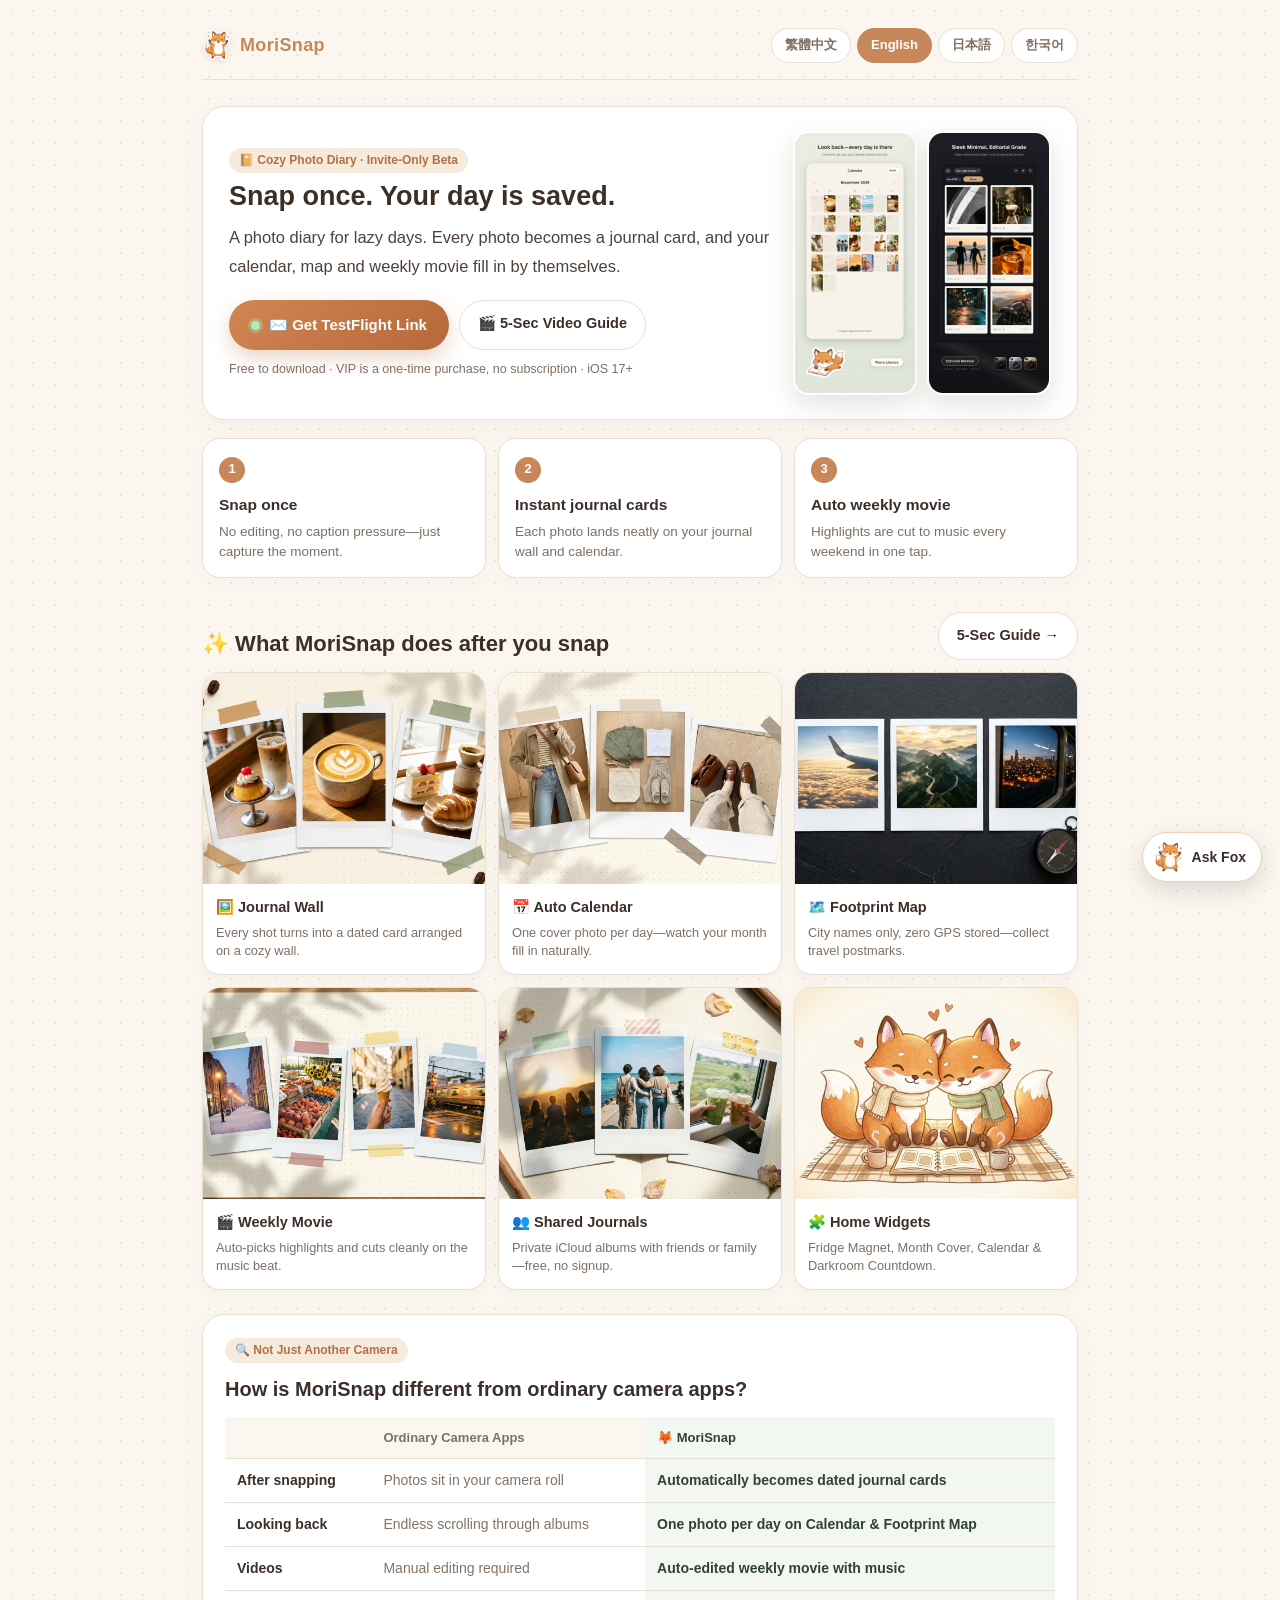
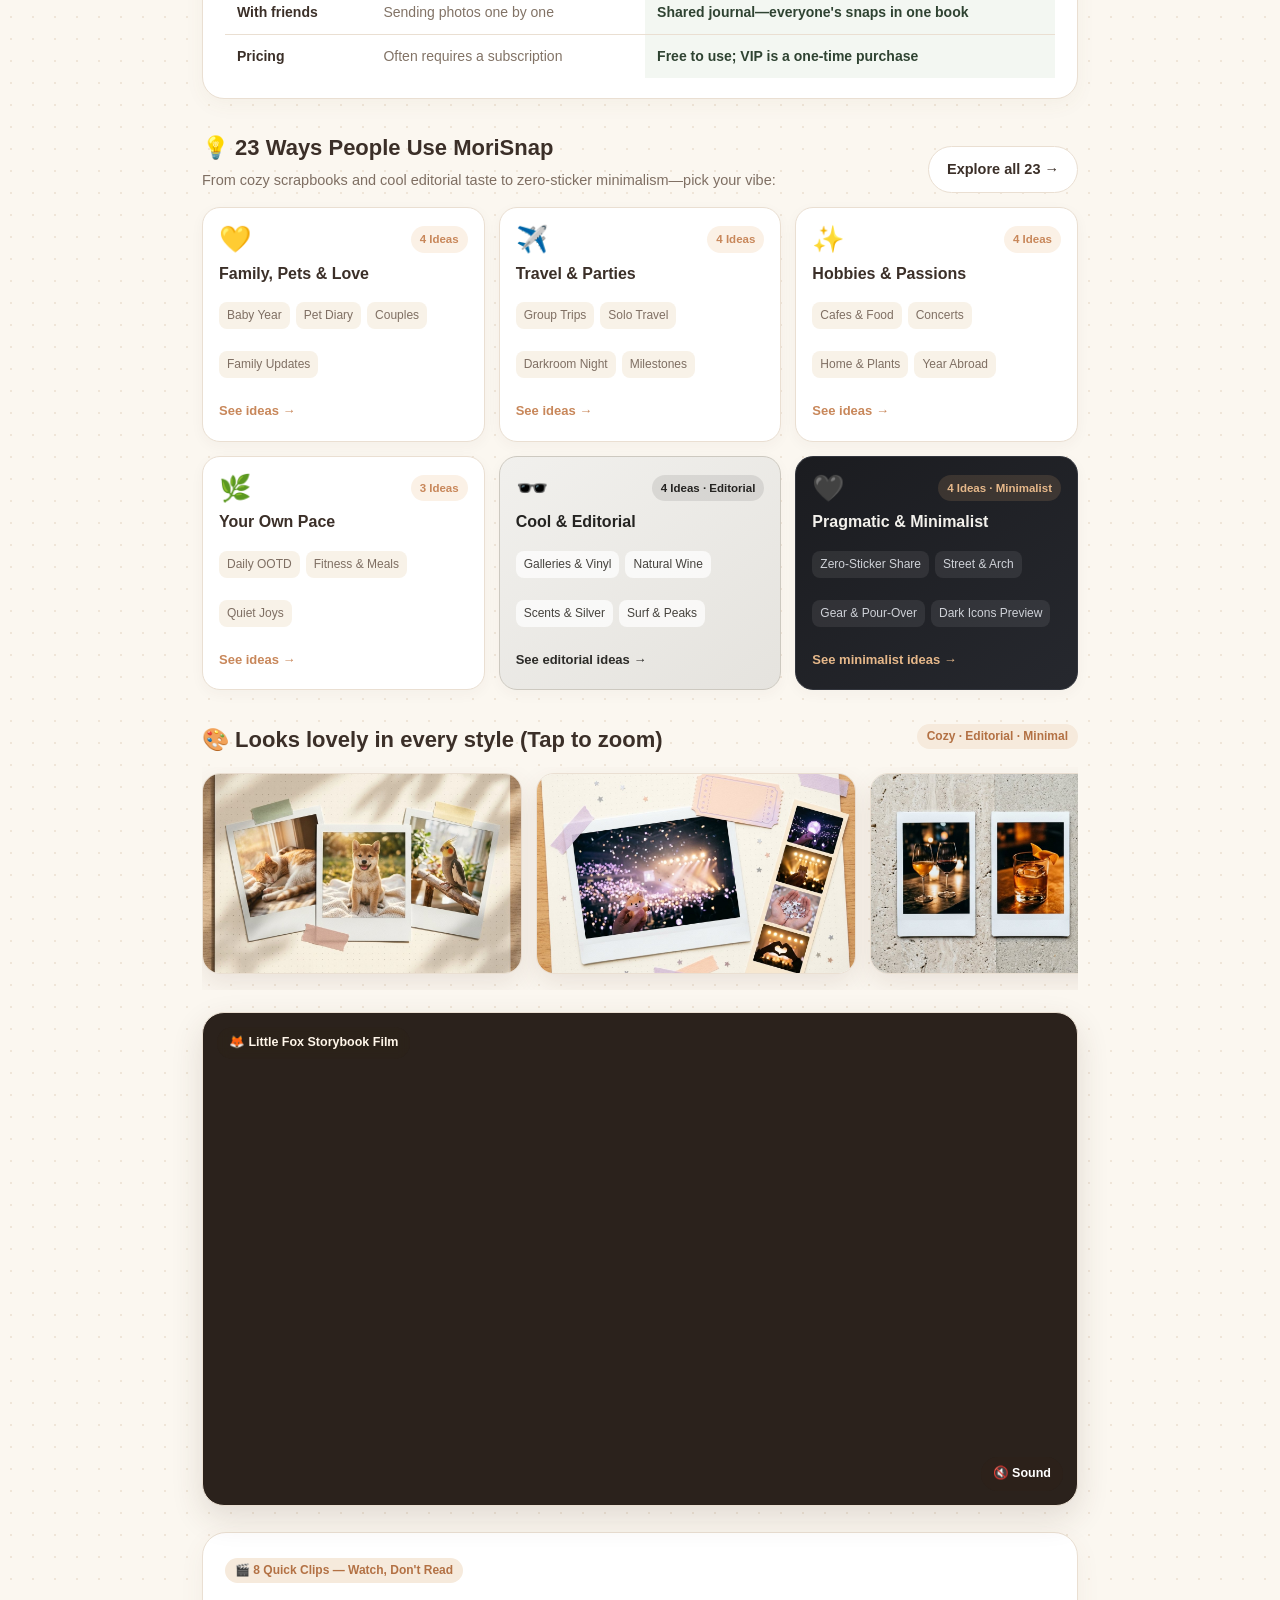
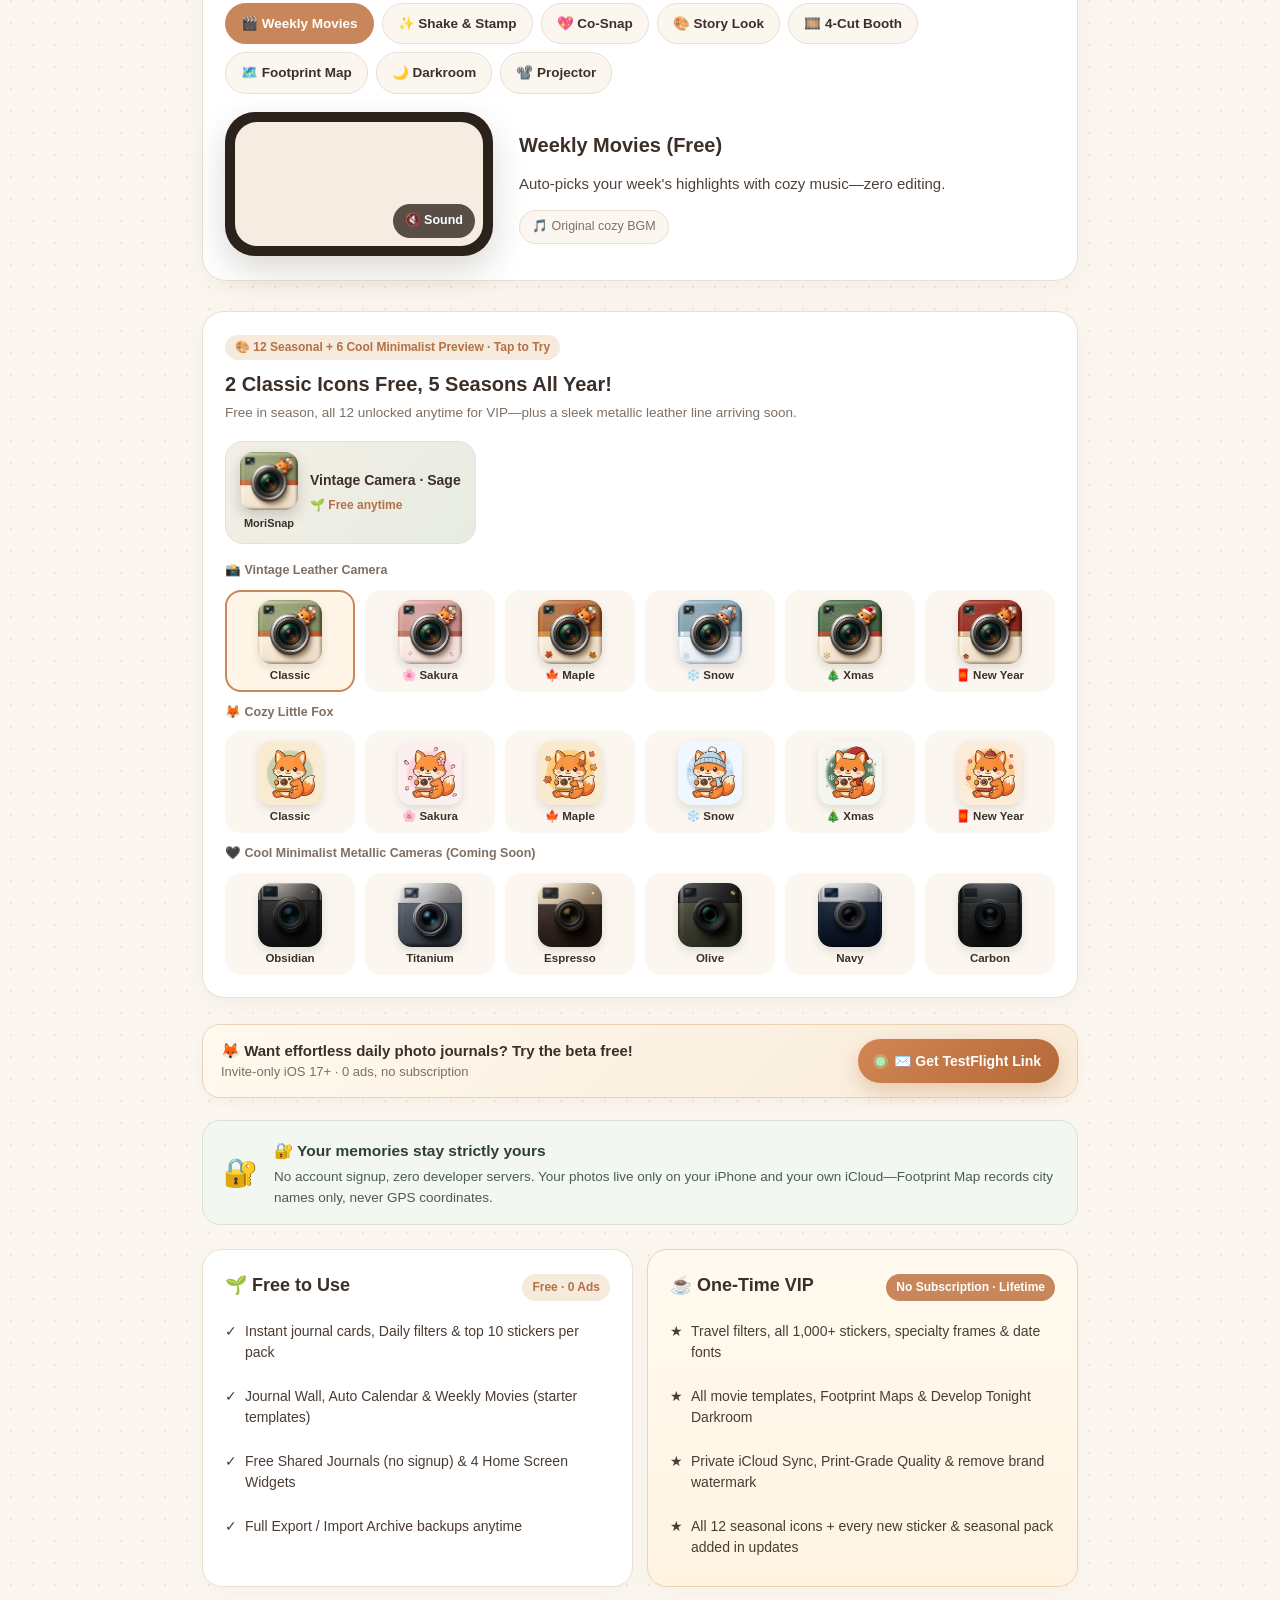
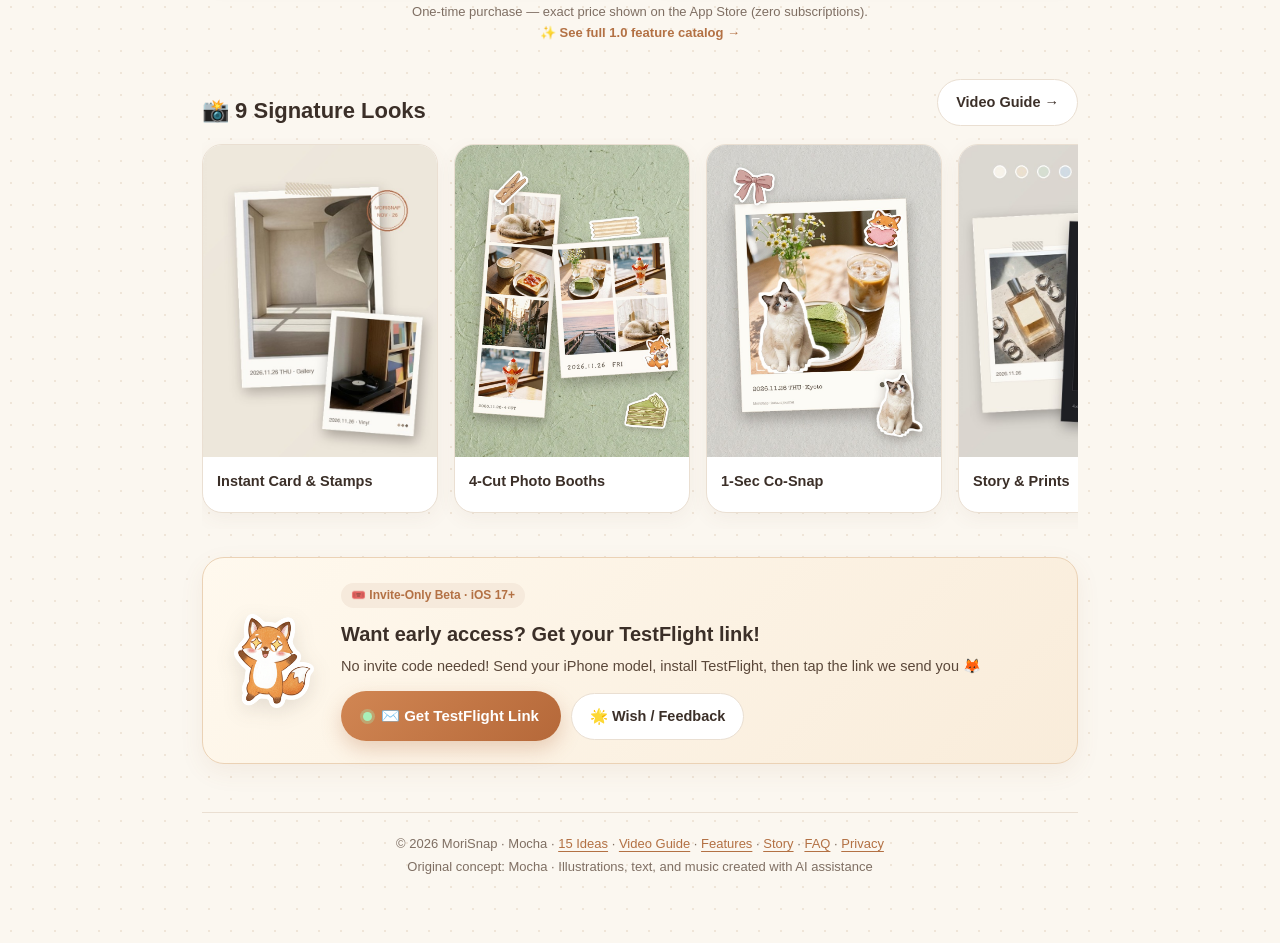
==== index.html @ 4a0bf22d "Add 10s basics tour video to guide and clarify 1GB shared journal capacity" ====
<!doctype html>
<html lang="zh-Hant">
<head>
<meta charset="utf-8">
<meta name="viewport" content="width=device-width, initial-scale=1">
<title>MoriSnap｜懶人的生活手帳・拍一下就記好今天</title>
<meta name="description" content="給懶人的生活手帳。照片自動變成手帳卡片，月曆、地圖、每週小電影都會自己整理好。免費下載，VIP 一次買斷不訂閱。">
<meta property="og:type" content="website">
<meta property="og:title" content="MoriSnap｜懶人的生活手帳・拍一下就記好今天">
<meta property="og:description" content="A photo diary for lazy days. Every photo becomes a journal card, and your calendar, map and weekly movie fill in by themselves.">
<meta property="og:image" content="https://mochachen1225-create.github.io/morisnap/assets/og-cover.jpg?v=2">
<meta property="og:url" content="https://mochachen1225-create.github.io/morisnap/">
<meta name="twitter:card" content="summary_large_image">
<meta name="twitter:title" content="MoriSnap｜懶人的生活手帳・拍一下就記好今天">
<meta name="twitter:description" content="Snap once. Your day is saved. Calendar, journal wall, footprint map &amp; weekly movie—all organized automatically.">
<meta name="twitter:image" content="https://mochachen1225-create.github.io/morisnap/assets/og-cover.jpg?v=2">
<link rel="icon" type="image/png" href="assets/icons/favicon.png">
<link rel="apple-touch-icon" href="assets/icons/apple-touch-icon.png">
<link rel="stylesheet" href="style.css?v=18">
</head>
<body class="home-page">
<main>
<header>
  <div class="topbar">
    <a class="brand" href="index.html">
      <img src="assets/fox_happy.png" alt="MoriSnap">
      <span>MoriSnap</span>
    </a>
    <div class="lang-bar" role="tablist" aria-label="Language">
      <button type="button" class="lang-btn" data-lang="zh">繁體中文</button>
      <button type="button" class="lang-btn" data-lang="en">English</button>
      <button type="button" class="lang-btn" data-lang="ja">日本語</button>
      <button type="button" class="lang-btn" data-lang="ko">한국어</button>
    </div>
  </div>
</header>

<!-- ==================== ZH ==================== -->
<section class="lang-panel" data-lang="zh" data-title="MoriSnap｜懶人的生活手帳・拍一下就記好今天" id="zh" lang="zh-Hant">
  <!-- 1. 主標題 ＋ 月曆＆手帳牆主圖 -->
  <div class="hero" style="margin-bottom:14px">
    <div class="hero-text">
      <span class="badge">📔 懶人的生活手帳 · TestFlight 邀請制測試</span>
      <h1>拍一下，今天就記好了</h1>
      <p class="lead">給懶人的生活手帳。照片自動變成手帳卡片，月曆、地圖、每週小電影都會自己整理好。</p>
      <div class="cta-row">
        <a class="beta-cta" href="mailto:mochachen1225@gmail.com?subject=%5BMoriSnap%20Beta%5D%20%E9%A0%98%E5%8F%96%20TestFlight%20%E6%B8%AC%E8%A9%A6%E9%80%A3%E7%B5%90&body=%E5%97%A8%E5%B0%8F%E7%8B%90%E7%8B%B8%EF%BC%81%E6%88%91%E6%83%B3%E9%A0%98%E5%8F%96%20MoriSnap%20iOS%20Beta%20%E6%B8%AC%E8%A9%A6%E9%80%A3%E7%B5%90%0A%0A%E2%80%A2%20%E6%88%91%E7%9A%84%20iPhone%20%E5%9E%8B%E8%99%9F%EF%BC%9A%0A%E2%80%A2%20%E5%B8%B8%E7%94%A8%E8%AA%9E%E8%A8%80%EF%BC%9A%E7%B9%81%E9%AB%94%E4%B8%AD%E6%96%87"><span class="beta-dot"></span>✉️ 領取 TestFlight 測試連結</a>
        <a class="cta-link" href="guide.html#zh">🎬 看 5 秒影片教學</a>
      </div>
      <p class="beta-hint">免費下載・VIP 一次買斷，不訂閱 · iOS 17+</p>
    </div>
    <div class="hero-diary-pair" aria-label="Calendar &amp; Journal Wall">
      <button type="button" data-zoom="assets/hero/hero_literary_zh.jpg"><img src="assets/hero/hero_literary_zh.jpg" alt="MoriSnap 溫柔文青月曆"></button>
      <button type="button" data-zoom="assets/hero/hero_cool_zh.jpg?v=2"><img src="assets/hero/hero_cool_zh.jpg?v=2" alt="MoriSnap 帥氣極簡手帳牆"></button>
    </div>
  </div>

  <!-- 2. 三步驟 -->
  <div class="steps-3">
    <div class="step-card"><span class="step-badge">1</span><div><strong>拍一下就好</strong><p>不用調色也不必寫字，按下快門立刻收好今天。</p></div></div>
    <div class="step-card"><span class="step-badge">2</span><div><strong>自動變手帳卡片</strong><p>自動排進手帳牆與月曆，一天一張慢慢長成回憶。</p></div></div>
    <div class="step-card"><span class="step-badge">3</span><div><strong>週末自動變小電影</strong><p>自動挑精華配上音樂，回顧這週只要點一下。</p></div></div>
  </div>

  <!-- 3. 拍完之後，MoriSnap 幫你做的事 -->
  <div class="section-head">
    <div><h2>✨ 拍完之後，MoriSnap 幫你做的事</h2></div>
    <a class="cta-link" href="guide.html#zh">看 5 秒教學 →</a>
  </div>
  <div class="after-grid">
    <a class="after-card" href="guide.html#zh-basics"><img src="assets/scenes/hobby_01_cafe.jpg" alt="🖼️ 手帳牆" loading="lazy"><div class="after-body"><strong>🖼️ 手帳牆</strong><span>每張照片自動變有日期的手帳卡，一整面牆隨手翻。</span></div></a>
    <a class="after-card" href="guide.html#zh-poster"><img src="assets/scenes/daily_01_ootd.jpg" alt="📅 自動月曆" loading="lazy"><div class="after-body"><strong>📅 自動月曆</strong><span>一天一張當封面，整個月的生活軌跡一眼看完。</span></div></a>
    <a class="after-card" href="guide.html#zh-map"><img src="assets/scenes/minimal_04_city_map.jpg" alt="🗺️ 足跡地圖" loading="lazy"><div class="after-body"><strong>🗺️ 足跡地圖</strong><span>只記城市、不存座標，集滿走過城市的專屬郵戳。</span></div></a>
    <a class="after-card" href="guide.html#zh-poster"><img src="assets/scenes/hobby_04_year_abroad.jpg" alt="🎬 每週小電影" loading="lazy"><div class="after-body"><strong>🎬 每週小電影</strong><span>自動挑精華配樂剪輯，週末一鍵產出專屬回憶小電影。</span></div></a>
    <a class="after-card" href="guide.html#zh-shared"><img src="assets/scenes/travel_01_friends_back.jpg" alt="👥 共享手帳" loading="lazy"><div class="after-body"><strong>👥 共享手帳</strong><span>免帳號私密共寫，跟朋友或另一半把照片放同一本。</span></div></a>
    <a class="after-card" href="guide.html#zh-darkroom"><img src="assets/scenes/family_03_couple_foxes.jpg" alt="🧩 桌面小工具" loading="lazy"><div class="after-body"><strong>🧩 桌面小工具</strong><span>冰箱貼、本月封面、磁鐵月曆與暗房倒數，照片直接上桌面。</span></div></a>
  </div>

  <!-- 4. 不是一般的相機：比較表 -->
  <div class="vs-wrap">
    <span class="badge">🔍 不是一般的相機</span>
    <h2>跟一般相機 App 有什麼不一樣？</h2>
    <table class="vs-table">
      <thead>
        <tr><th></th><th>一般相機 App</th><th class="vs-mori">🦊 MoriSnap</th></tr>
      </thead>
      <tbody>
        <tr><td class="vs-label">拍完之後</td><td class="vs-other">照片躺在相簿裡</td><td class="vs-mori">自動變成有日期的手帳卡片</td></tr>
        <tr><td class="vs-label">回顧</td><td class="vs-other">要自己翻相簿</td><td class="vs-mori">月曆一天一張、足跡地圖一眼看完</td></tr>
        <tr><td class="vs-label">影片</td><td class="vs-other">要自己剪</td><td class="vs-mori">每週自動剪成配樂小電影</td></tr>
        <tr><td class="vs-label">跟朋友</td><td class="vs-other">一張一張傳</td><td class="vs-mori">共享手帳，大家拍的都在同一本</td></tr>
        <tr><td class="vs-label">價格</td><td class="vs-other">常常要訂閱</td><td class="vs-mori">免費就能用，VIP 一次買斷</td></tr>
      </tbody>
    </table>
  </div>

  <!-- 4.5 23 種生活靈感（6 大客群獨立頁入口） -->
  <div class="usecase-hub">
    <div class="section-head" style="margin-bottom:4px">
      <div>
        <h2>💡 不知道拿來拍什麼？23 種生活靈感</h2>
        <p class="usecase-hub-sub">從溫馨可愛手帳、質感酷女孩選物，到極簡科技控，點進去直接看怎麼玩：</p>
      </div>
      <a class="cta-link" href="for-family.html#zh">全部 23 種 →</a>
    </div>
    <div class="usecase-hub-grid">
      <a class="usecase-hub-card" href="for-family.html#zh">
        <div class="usecase-hub-top"><span class="usecase-emoji">💛</span><span class="usecase-count">4 種情境</span></div>
        <h3>陪伴與成長</h3>
        <ul class="usecase-tags"><li>小孩年曆</li><li>毛孩日常</li><li>情侶紀念</li><li>家人報平安</li></ul>
        <span class="usecase-go">看詳細玩法 →</span>
      </a>
      <a class="usecase-hub-card" href="for-travel.html#zh">
        <div class="usecase-hub-top"><span class="usecase-emoji">✈️</span><span class="usecase-count">4 種情境</span></div>
        <h3>旅行與聚會</h3>
        <ul class="usecase-tags"><li>閨蜜旅行本</li><li>一人獨旅</li><li>今晚才顯影</li><li>畢業婚禮</li></ul>
        <span class="usecase-go">看詳細玩法 →</span>
      </a>
      <a class="usecase-hub-card" href="for-hobby.html#zh">
        <div class="usecase-hub-top"><span class="usecase-emoji">✨</span><span class="usecase-count">4 種情境</span></div>
        <h3>興趣與熱愛</h3>
        <ul class="usecase-tags"><li>美食跑咖</li><li>追星合拍</li><li>新家植栽</li><li>交換留學</li></ul>
        <span class="usecase-go">看詳細玩法 →</span>
      </a>
      <a class="usecase-hub-card" href="for-daily.html#zh">
        <div class="usecase-hub-top"><span class="usecase-emoji">🌿</span><span class="usecase-count">3 種情境</span></div>
        <h3>自己的節奏</h3>
        <ul class="usecase-tags"><li>每日穿搭</li><li>減脂運動</li><li>下班小確幸</li></ul>
        <span class="usecase-go">看詳細玩法 →</span>
      </a>
      <a class="usecase-hub-card cool-editorial-card" href="for-cool.html#zh">
        <div class="usecase-hub-top"><span class="usecase-emoji">🕶️</span><span class="usecase-count">4 種情境 · 酷感派</span></div>
        <h3>酷感與質感派</h3>
        <ul class="usecase-tags"><li>看展黑膠</li><li>自然酒微醺</li><li>香氛銀飾</li><li>登山衝浪</li></ul>
        <span class="usecase-go">看質感玩法 →</span>
      </a>
      <a class="usecase-hub-card minimal-dark-card" href="for-minimal.html#zh">
        <div class="usecase-hub-top"><span class="usecase-emoji">🖤</span><span class="usecase-count">4 種情境 · 極簡控</span></div>
        <h3>極簡與務實派</h3>
        <ul class="usecase-tags"><li>零貼紙共享</li><li>街拍建築</li><li>裝備愛車手沖</li><li>金屬圖示預告</li></ul>
        <span class="usecase-go">看極簡玩法 →</span>
      </a>
    </div>
  </div>

  <!-- 5. 拍起來也很好看（加分區：風格美照牆、動畫、8 短片、12 季節圖示） -->
  <div class="section-head">
    <div><h2>🎨 拍起來也很好看（風格靈感牆，點圖放大）</h2></div>
    <span class="badge">文青 · 酷感 · 極簡</span>
  </div>
  <div class="appstore-strip">
    <button type="button" class="appstore-shot" data-zoom="assets/scenes/family_02_pets.jpg"><img src="assets/scenes/family_02_pets.jpg" alt="毛孩日常手帳" loading="lazy"></button>
    <button type="button" class="appstore-shot" data-zoom="assets/scenes/hobby_02_concert.jpg"><img src="assets/scenes/hobby_02_concert.jpg" alt="演唱會與四格拍貼" loading="lazy"></button>
    <button type="button" class="appstore-shot" data-zoom="assets/scenes/cool_02_wine_bar.jpg"><img src="assets/scenes/cool_02_wine_bar.jpg" alt="自然酒餐酒館" loading="lazy"></button>
    <button type="button" class="appstore-shot" data-zoom="assets/scenes/hobby_03_plants_home.jpg"><img src="assets/scenes/hobby_03_plants_home.jpg" alt="陽光植物房間角落" loading="lazy"></button>
    <button type="button" class="appstore-shot" data-zoom="assets/scenes/minimal_03_gear_hobby.jpg"><img src="assets/scenes/minimal_03_gear_hobby.jpg" alt="手沖咖啡與裝備收藏" loading="lazy"></button>
    <button type="button" class="appstore-shot" data-zoom="assets/scenes/travel_02_solo_sea.jpg"><img src="assets/scenes/travel_02_solo_sea.jpg" alt="海邊與粉金夕陽天空" loading="lazy"></button>
    <button type="button" class="appstore-shot" data-zoom="assets/scenes/cool_04_mountain_surf.jpg"><img src="assets/scenes/cool_04_mountain_surf.jpg" alt="雲海日出與衝浪背影" loading="lazy"></button>
    <button type="button" class="appstore-shot" data-zoom="assets/scenes/daily_03_sunset_book.jpg"><img src="assets/scenes/daily_03_sunset_book.jpg" alt="橘色夕陽與書本咖啡" loading="lazy"></button>
  </div>

  <div class="hero-cinema" data-single-video>
    <span class="cinema-badge">🦊 小狐狸生活手帳動畫</span>
    <video class="hero-vid" src="assets/videos/demo_fox_story.mp4" autoplay muted loop playsinline preload="metadata"></video>
    <button type="button" class="sound-pill" data-muted-label="🔇 開啟音樂" data-unmuted-label="🔊 播放中">🔇 開啟音樂</button>
  </div>

  <div class="theater-wrap" data-theater>
    <span class="badge">🎬 8 支玩法短片 · 看畫面秒懂</span>
    <div class="theater-tabs" role="tablist">
      <button type="button" class="theater-tab active" data-src="assets/videos/demo_photo_dump.mp4" data-title="每週小電影（免費）" data-desc="自動挑精華配上音樂，免剪片週末一鍵出片。" data-meta="🎵 內建原創輕音樂">🎬 每週小電影</button>
      <button type="button" class="theater-tab" data-src="assets/videos/demo_shake_stamp.mp4" data-title="搖一搖換貼紙 ＋ 心情戳印" data-desc="搖手機換貼紙，點一下蓋上木頭感戳印。" data-meta="🔊 開聲音聽戳印聲">✨ 搖一搖＆戳印</button>
      <button type="button" class="theater-tab" data-src="assets/videos/demo_cosnap.mp4" data-title="本機 1 秒去背「合拍」" data-desc="毛孩或偶像一秒去背，進相機隨時合照。" data-meta="💖 100% 本機去背">💖 去背合拍</button>
      <button type="button" class="theater-tab" data-src="assets/videos/demo_story_colors.mp4" data-title="多色棉紙限動換裝" data-desc="多款棉紙底色＋夾子膠帶，一鍵換裝發限動。" data-meta="🎨 經典棉紙免費">🎨 限動換裝</button>
      <button type="button" class="theater-tab" data-src="assets/videos/demo_fourcut.mp4" data-title="韓系 ＆ 日系四格拍貼" data-desc="在家倒數連拍或挑相簿，一秒出四格成品。" data-meta="🎞️ 1×4 / 2×2 任選">🎞️ 四格拍貼</button>
      <button type="button" class="theater-tab" data-src="assets/videos/demo_footprint_map.mp4" data-title="足跡地圖 ＆ 城市郵戳" data-desc="只記城市不存座標，集滿專屬城市郵戳。" data-meta="🗺️ 多款紙紋地圖">🗺️ 足跡地圖</button>
      <button type="button" class="theater-tab" data-src="assets/videos/demo_darkroom.mp4" data-title="「今晚才顯影」暗房" data-desc="白天先放暗房，約定時間一到全部洗出來。" data-meta="🌙 自訂顯影時間">🌙 暗房顯影</button>
      <button type="button" class="theater-tab" data-src="assets/videos/demo_projector.mp4" data-title="時光放映機：復古幻燈片" data-desc="伴隨真實「喀噠」換片聲，慢慢回味整個月。" data-meta="🔊 開聲音聽喀噠聲">📽️ 時光放映機</button>
    </div>
    <div class="theater-stage">
      <div class="phone-frame">
        <video class="theater-video" src="assets/videos/demo_photo_dump.mp4" autoplay muted loop playsinline preload="metadata"></video>
        <button type="button" class="sound-pill" data-muted-label="🔇 開啟音樂" data-unmuted-label="🔊 播放中">🔇 開啟音樂</button>
      </div>
      <div class="theater-info">
        <h3 class="theater-title">每週小電影（免費）</h3>
        <p class="theater-desc">自動挑精華配上音樂，免剪片週末一鍵出片。</p>
        <span class="theater-meta">🎵 內建原創輕音樂</span>
      </div>
    </div>
  </div>

  <div class="icon-showcase" data-icon-showcase>
    <div class="icon-showcase-top">
      <div>
        <span class="badge">🎨 12 款季節 ＋ 6 款帥氣極簡預告 · 點擊試換</span>
        <h2>經典 2 款免費換，5 大季節自動換裝！</h2>
        <p class="icon-showcase-sub">當季免費解鎖，VIP 全年 12 款隨心切；帥氣金屬皮革系列也將隨更新登場。</p>
      </div>
      <div class="icon-dock-preview">
        <div class="icon-dock-app">
          <img class="dock-img" src="assets/icons/d_classic.jpg" alt="MoriSnap App Icon">
          <span>MoriSnap</span>
        </div>
        <div class="icon-dock-meta">
          <strong class="dock-name">復古相機 · 經典鼠尾草</strong>
          <span class="dock-tier">🌱 免費自由切換</span>
        </div>
      </div>
    </div>
    <div class="icon-row-label">📸 復古皮革相機</div>
    <div class="icon-grid-6">
      <button type="button" class="icon-pick active" data-icon="assets/icons/d_classic.jpg" data-name="復古相機 · 經典鼠尾草" data-tier="🌱 免費自由切換"><img src="assets/icons/d_classic.jpg" alt="經典免費" loading="lazy"><span>經典免費</span></button>
      <button type="button" class="icon-pick" data-icon="assets/icons/d_sakura.jpg" data-name="復古相機 · 櫻花季" data-tier="🌸 櫻花季免費 · VIP 全年"><img src="assets/icons/d_sakura.jpg" alt="🌸 櫻花" loading="lazy"><span>🌸 櫻花</span></button>
      <button type="button" class="icon-pick" data-icon="assets/icons/d_maple.jpg" data-name="復古相機 · 楓葉季" data-tier="🍁 楓葉季免費 · VIP 全年"><img src="assets/icons/d_maple.jpg" alt="🍁 楓葉" loading="lazy"><span>🍁 楓葉</span></button>
      <button type="button" class="icon-pick" data-icon="assets/icons/d_snow.jpg" data-name="復古相機 · 下雪季" data-tier="❄️ 下雪季免費 · VIP 全年"><img src="assets/icons/d_snow.jpg" alt="❄️ 下雪" loading="lazy"><span>❄️ 下雪</span></button>
      <button type="button" class="icon-pick" data-icon="assets/icons/d_christmas.jpg" data-name="復古相機 · 聖誕節" data-tier="🎄 聖誕節免費 · VIP 全年"><img src="assets/icons/d_christmas.jpg" alt="🎄 聖誕" loading="lazy"><span>🎄 聖誕</span></button>
      <button type="button" class="icon-pick" data-icon="assets/icons/d_newyear.jpg" data-name="復古相機 · 新年春節" data-tier="🧧 新年免費 · VIP 全年"><img src="assets/icons/d_newyear.jpg" alt="🧧 新年" loading="lazy"><span>🧧 新年</span></button>
    </div>
    <div class="icon-row-label">🦊 萌系抱相機小狐狸</div>
    <div class="icon-grid-6">
      <button type="button" class="icon-pick" data-icon="assets/icons/b_classic.jpg" data-name="小狐狸 · 經典奶油" data-tier="🌱 免費自由切換"><img src="assets/icons/b_classic.jpg" alt="經典免費" loading="lazy"><span>經典免費</span></button>
      <button type="button" class="icon-pick" data-icon="assets/icons/b_sakura.jpg" data-name="小狐狸 · 櫻花季" data-tier="🌸 櫻花季免費 · VIP 全年"><img src="assets/icons/b_sakura.jpg" alt="🌸 櫻花" loading="lazy"><span>🌸 櫻花</span></button>
      <button type="button" class="icon-pick" data-icon="assets/icons/b_maple.jpg" data-name="小狐狸 · 楓葉季" data-tier="🍁 楓葉季免費 · VIP 全年"><img src="assets/icons/b_maple.jpg" alt="🍁 楓葉" loading="lazy"><span>🍁 楓葉</span></button>
      <button type="button" class="icon-pick" data-icon="assets/icons/b_snow.jpg" data-name="小狐狸 · 下雪季" data-tier="❄️ 下雪季免費 · VIP 全年"><img src="assets/icons/b_snow.jpg" alt="❄️ 下雪" loading="lazy"><span>❄️ 下雪</span></button>
      <button type="button" class="icon-pick" data-icon="assets/icons/b_christmas.jpg" data-name="小狐狸 · 聖誕節" data-tier="🎄 聖誕節免費 · VIP 全年"><img src="assets/icons/b_christmas.jpg" alt="🎄 聖誕" loading="lazy"><span>🎄 聖誕</span></button>
      <button type="button" class="icon-pick" data-icon="assets/icons/b_newyear.jpg" data-name="小狐狸 · 新年春節" data-tier="🧧 新年免費 · VIP 全年"><img src="assets/icons/b_newyear.jpg" alt="🧧 新年" loading="lazy"><span>🧧 新年</span></button>
    </div>
    <div class="icon-row-label">🖤 帥氣金屬皮革相機（即將推出）</div>
    <div class="icon-grid-6">
      <button type="button" class="icon-pick" data-icon="assets/icons/m_obsidian.jpg" data-name="極簡相機 · 曜石黑鈦" data-tier="🛠️ 即將推出 · VIP 免費解鎖"><img src="assets/icons/m_obsidian.jpg" alt="曜石黑鈦" loading="lazy"><span>曜石黑鈦</span></button>
      <button type="button" class="icon-pick" data-icon="assets/icons/m_titanium.jpg" data-name="極簡相機 · 原色鈦銀" data-tier="🛠️ 即將推出 · VIP 免費解鎖"><img src="assets/icons/m_titanium.jpg" alt="原色鈦銀" loading="lazy"><span>原色鈦銀</span></button>
      <button type="button" class="icon-pick" data-icon="assets/icons/m_espresso.jpg" data-name="極簡相機 · 焦糖黃銅" data-tier="🛠️ 即將推出 · VIP 免費解鎖"><img src="assets/icons/m_espresso.jpg" alt="焦糖黃銅" loading="lazy"><span>焦糖黃銅</span></button>
      <button type="button" class="icon-pick" data-icon="assets/icons/m_olive.jpg" data-name="極簡相機 · 英倫橄欖" data-tier="🛠️ 即將推出 · VIP 免費解鎖"><img src="assets/icons/m_olive.jpg" alt="英倫橄欖" loading="lazy"><span>英倫橄欖</span></button>
      <button type="button" class="icon-pick" data-icon="assets/icons/m_navy.jpg" data-name="極簡相機 · 午夜深藍" data-tier="🛠️ 即將推出 · VIP 免費解鎖"><img src="assets/icons/m_navy.jpg" alt="午夜深藍" loading="lazy"><span>午夜深藍</span></button>
      <button type="button" class="icon-pick" data-icon="assets/icons/m_carbon.jpg" data-name="極簡相機 · 碳纖暗紅" data-tier="🛠️ 即將推出 · VIP 免費解鎖"><img src="assets/icons/m_carbon.jpg" alt="碳纖暗紅" loading="lazy"><span>碳纖暗紅</span></button>
    </div>
  </div>

  <div class="mid-cta">
    <div class="mid-cta-text">
      <strong>🦊 想把日常收進小狐狸手帳嗎？現在就能免費試玩！</strong>
      <span>邀請制測試（iOS 17+）· 0 廣告、不訂閱</span>
    </div>
    <a class="beta-cta" href="mailto:mochachen1225@gmail.com?subject=%5BMoriSnap%20Beta%5D%20%E9%A0%98%E5%8F%96%20TestFlight%20%E6%B8%AC%E8%A9%A6%E9%80%A3%E7%B5%90&body=%E5%97%A8%E5%B0%8F%E7%8B%90%E7%8B%B8%EF%BC%81%E6%88%91%E6%83%B3%E9%A0%98%E5%8F%96%20MoriSnap%20iOS%20Beta%20%E6%B8%AC%E8%A9%A6%E9%80%A3%E7%B5%90%0A%0A%E2%80%A2%20%E6%88%91%E7%9A%84%20iPhone%20%E5%9E%8B%E8%99%9F%EF%BC%9A%0A%E2%80%A2%20%E5%B8%B8%E7%94%A8%E8%AA%9E%E8%A8%80%EF%BC%9A%E7%B9%81%E9%AB%94%E4%B8%AD%E6%96%87"><span class="beta-dot"></span>✉️ 領取 TestFlight 測試連結</a>
  </div>

  <!-- 6. 隱私 -->
  <div class="privacy-strip">
    <div class="priv-icon">🔐</div>
    <div>
      <strong>🔐 你的回憶，只屬於你</strong>
      <p>不用註冊帳號、沒有開發者伺服器，照片只在你的手機和你自己的 iCloud；足跡地圖也只記城市、不存精確座標。</p>
    </div>
  </div>

  <!-- 7. 價格（免費版 vs VIP 一次買斷） -->
  <div class="compare-grid">
    <div class="compare-card">
      <div class="compare-head">
        <h3>🌱 免費版就能用</h3>
        <span class="compare-tag">0 元 · 0 廣告</span>
      </div>
      <ul class="compare-list">
        <li><span>✓</span><span>拍照變手帳卡片、日常系列濾鏡與貼紙（每類前 10 張）</span></li>
        <li><span>✓</span><span>手帳牆、自動月曆、每週小電影（部分範本）</span></li>
        <li><span>✓</span><span>免費共享手帳（免帳號）與 4 款桌面小工具</span></li>
        <li><span>✓</span><span>匯出／匯入整本封存檔，換機安心備份</span></li>
      </ul>
    </div>
    <div class="compare-card vip">
      <div class="compare-head">
        <h3>☕ VIP 一次買斷</h3>
        <span class="compare-tag">絕不訂閱 · 終身解鎖</span>
      </div>
      <ul class="compare-list">
        <li><span>★</span><span>旅行系列濾鏡、全部千款貼紙、質感相框與日期字體</span></li>
        <li><span>★</span><span>全部影片範本、足跡地圖與「今晚才顯影」暗房</span></li>
        <li><span>★</span><span>iCloud 個人同步、列印級畫質與移除品牌浮水印</span></li>
        <li><span>★</span><span>全年 12 款季節圖示 ＋ 之後每次更新加的新素材</span></li>
      </ul>
    </div>
  </div>
  <p class="price-note">一次買斷，價格以 App Store 顯示為準（無月費、無年費）</p>
  <p class="compare-foot"><a href="features.html#zh">✨ 查看完整 1.0 功能清單 →</a></p>

  <!-- 8. 9 大招牌成品牆 -->
  <div class="section-head">
    <div><h2>📸 9 大招牌成品滑著看</h2></div>
    <a class="cta-link" href="guide.html#zh">操作小教室 →</a>
  </div>
  <div class="showcase-strip">
    <a class="showcase-card" href="guide.html#zh-basics" style="text-decoration:none"><img src="assets/showcase/showcase_01_editorial.jpg" alt="快門即手帳 ＆ 戳印" loading="lazy"><div class="showcase-cap"><strong>快門即手帳 ＆ 戳印</strong></div></a>
    <a class="showcase-card" href="guide.html#zh-fourcut" style="text-decoration:none"><img src="assets/showcase/showcase_02_fourcut.jpg" alt="韓系 ＆ 日系四格" loading="lazy"><div class="showcase-cap"><strong>韓系 ＆ 日系四格</strong></div></a>
    <a class="showcase-card" href="guide.html#zh-cosnap" style="text-decoration:none"><img src="assets/showcase/showcase_03_cosnap.jpg" alt="1 秒去背合拍" loading="lazy"><div class="showcase-cap"><strong>1 秒去背合拍</strong></div></a>
    <a class="showcase-card" href="guide.html#zh-story-print" style="text-decoration:none"><img src="assets/showcase/showcase_04_editorial.jpg" alt="限動換裝 ＆ 超商列印" loading="lazy"><div class="showcase-cap"><strong>限動換裝 ＆ 超商列印</strong></div></a>
    <a class="showcase-card" href="guide.html#zh-map" style="text-decoration:none"><img src="assets/showcase/showcase_05_map.jpg" alt="足跡地圖 ＆ 郵戳" loading="lazy"><div class="showcase-cap"><strong>足跡地圖 ＆ 郵戳</strong></div></a>
    <a class="showcase-card" href="guide.html#zh-darkroom" style="text-decoration:none"><img src="assets/showcase/showcase_06_darkroom.jpg" alt="暗房顯影 ＆ 小工具" loading="lazy"><div class="showcase-cap"><strong>暗房顯影 ＆ 小工具</strong></div></a>
    <a class="showcase-card" href="guide.html#zh-poster" style="text-decoration:none"><img src="assets/showcase/showcase_07_poster.jpg" alt="月度海報 ＆ 月曆" loading="lazy"><div class="showcase-cap"><strong>月度海報 ＆ 月曆</strong></div></a>
    <a class="showcase-card" href="guide.html#zh-dates" style="text-decoration:none"><img src="assets/showcase/showcase_08_minimal.jpg" alt="日期貼紙 ＆ 打孔框" loading="lazy"><div class="showcase-cap"><strong>日期貼紙 ＆ 打孔框</strong></div></a>
    <a class="showcase-card" href="guide.html#zh-shared" style="text-decoration:none"><img src="assets/showcase/showcase_09_shared_warm.jpg" alt="免費共享 ＆ 手寫貼紙" loading="lazy"><div class="showcase-cap"><strong>免費共享 ＆ 手寫貼紙</strong></div></a>
  </div>

  <div class="beta-box">
    <img class="mini-fox" src="assets/fox_star.png" alt="MoriSnap Little Fox">
    <div>
      <span class="badge">🎟️ 限量邀請制 · iOS 17+</span>
      <h2>想搶先體驗 MoriSnap？寫信向小狐狸領測試連結！</h2>
      <p>免輸入邀請碼！來信附上 iPhone 型號，收到連結後先下載 TestFlight 再點連結就能直接安裝 🦊</p>
      <div class="beta-actions">
        <a class="beta-cta" href="mailto:mochachen1225@gmail.com?subject=%5BMoriSnap%20Beta%5D%20%E9%A0%98%E5%8F%96%20TestFlight%20%E6%B8%AC%E8%A9%A6%E9%80%A3%E7%B5%90&body=%E5%97%A8%E5%B0%8F%E7%8B%90%E7%8B%B8%EF%BC%81%E6%88%91%E6%83%B3%E9%A0%98%E5%8F%96%20MoriSnap%20iOS%20Beta%20%E6%B8%AC%E8%A9%A6%E9%80%A3%E7%B5%90%0A%0A%E2%80%A2%20%E6%88%91%E7%9A%84%20iPhone%20%E5%9E%8B%E8%99%9F%EF%BC%9A%0A%E2%80%A2%20%E5%B8%B8%E7%94%A8%E8%AA%9E%E8%A8%80%EF%BC%9A%E7%B9%81%E9%AB%94%E4%B8%AD%E6%96%87"><span class="beta-dot"></span>✉️ 領取 TestFlight 測試連結</a>
        <a class="cta-link" href="mailto:mochachen1225@gmail.com?subject=%5BMoriSnap%5D%20%E5%9B%9E%E5%A0%B1%E8%88%87%20VIP%20%E8%A8%B1%E9%A1%98">🌟 VIP 許願 / 回報</a>
      </div>
    </div>
  </div>

  <footer>© 2026 MoriSnap · 摩卡 Mocha · <a href="for-family.html#zh">生活靈感</a> · <a href="guide.html#zh">影片教學</a> · <a href="features.html#zh">完整功能</a> · <a href="story.html#zh">誕生故事</a> · <a href="support.html#zh">常見問題</a> · <a href="privacy.html#zh">隱私權政策</a><br>原創構想：摩卡｜插畫、文字與音樂：與 AI 協作產出</footer>
</section>

<!-- ==================== EN ==================== -->
<section class="lang-panel" data-lang="en" data-title="MoriSnap | A photo diary for lazy days" id="en" lang="en">
  <!-- 1. 主標題 ＋ 月曆＆手帳牆主圖 -->
  <div class="hero" style="margin-bottom:14px">
    <div class="hero-text">
      <span class="badge">📔 Cozy Photo Diary · Invite-Only Beta</span>
      <h1>Snap once. Your day is saved.</h1>
      <p class="lead">A photo diary for lazy days. Every photo becomes a journal card, and your calendar, map and weekly movie fill in by themselves.</p>
      <div class="cta-row">
        <a class="beta-cta" href="mailto:mochachen1225@gmail.com?subject=%5BMoriSnap%20Beta%5D%20Request%20TestFlight%20Invite&body=Hi%20Little%20Fox!%20I%27d%20love%20to%20join%20the%20MoriSnap%20iOS%20Beta.%0A%0A-%20iPhone%20model%3A%20%0A-%20Preferred%20language%3A%20English"><span class="beta-dot"></span>✉️ Get TestFlight Link</a>
        <a class="cta-link" href="guide.html#en">🎬 5-Sec Video Guide</a>
      </div>
      <p class="beta-hint">Free to download · VIP is a one-time purchase, no subscription · iOS 17+</p>
    </div>
    <div class="hero-diary-pair" aria-label="Calendar &amp; Journal Wall">
      <button type="button" data-zoom="assets/hero/hero_literary_en.jpg"><img src="assets/hero/hero_literary_en.jpg" alt="MoriSnap Warm Literary Calendar"></button>
      <button type="button" data-zoom="assets/hero/hero_cool_en.jpg?v=2"><img src="assets/hero/hero_cool_en.jpg?v=2" alt="MoriSnap Cool Minimalist Wall"></button>
    </div>
  </div>

  <!-- 2. 三步驟 -->
  <div class="steps-3">
    <div class="step-card"><span class="step-badge">1</span><div><strong>Snap once</strong><p>No editing, no caption pressure—just capture the moment.</p></div></div>
    <div class="step-card"><span class="step-badge">2</span><div><strong>Instant journal cards</strong><p>Each photo lands neatly on your journal wall and calendar.</p></div></div>
    <div class="step-card"><span class="step-badge">3</span><div><strong>Auto weekly movie</strong><p>Highlights are cut to music every weekend in one tap.</p></div></div>
  </div>

  <!-- 3. 拍完之後，MoriSnap 幫你做的事 -->
  <div class="section-head">
    <div><h2>✨ What MoriSnap does after you snap</h2></div>
    <a class="cta-link" href="guide.html#en">5-Sec Guide →</a>
  </div>
  <div class="after-grid">
    <a class="after-card" href="guide.html#en-basics"><img src="assets/scenes/hobby_01_cafe.jpg" alt="🖼️ Journal Wall" loading="lazy"><div class="after-body"><strong>🖼️ Journal Wall</strong><span>Every shot turns into a dated card arranged on a cozy wall.</span></div></a>
    <a class="after-card" href="guide.html#en-poster"><img src="assets/scenes/daily_01_ootd.jpg" alt="📅 Auto Calendar" loading="lazy"><div class="after-body"><strong>📅 Auto Calendar</strong><span>One cover photo per day—watch your month fill in naturally.</span></div></a>
    <a class="after-card" href="guide.html#en-map"><img src="assets/scenes/minimal_04_city_map.jpg" alt="🗺️ Footprint Map" loading="lazy"><div class="after-body"><strong>🗺️ Footprint Map</strong><span>City names only, zero GPS stored—collect travel postmarks.</span></div></a>
    <a class="after-card" href="guide.html#en-poster"><img src="assets/scenes/hobby_04_year_abroad.jpg" alt="🎬 Weekly Movie" loading="lazy"><div class="after-body"><strong>🎬 Weekly Movie</strong><span>Auto-picks highlights and cuts cleanly on the music beat.</span></div></a>
    <a class="after-card" href="guide.html#en-shared"><img src="assets/scenes/travel_01_friends_back.jpg" alt="👥 Shared Journals" loading="lazy"><div class="after-body"><strong>👥 Shared Journals</strong><span>Private iCloud albums with friends or family—free, no signup.</span></div></a>
    <a class="after-card" href="guide.html#en-darkroom"><img src="assets/scenes/family_03_couple_foxes.jpg" alt="🧩 Home Widgets" loading="lazy"><div class="after-body"><strong>🧩 Home Widgets</strong><span>Fridge Magnet, Month Cover, Calendar &amp; Darkroom Countdown.</span></div></a>
  </div>

  <!-- 4. 不是一般的相機：比較表 -->
  <div class="vs-wrap">
    <span class="badge">🔍 Not Just Another Camera</span>
    <h2>How is MoriSnap different from ordinary camera apps?</h2>
    <table class="vs-table">
      <thead>
        <tr><th></th><th>Ordinary Camera Apps</th><th class="vs-mori">🦊 MoriSnap</th></tr>
      </thead>
      <tbody>
        <tr><td class="vs-label">After snapping</td><td class="vs-other">Photos sit in your camera roll</td><td class="vs-mori">Automatically becomes dated journal cards</td></tr>
        <tr><td class="vs-label">Looking back</td><td class="vs-other">Endless scrolling through albums</td><td class="vs-mori">One photo per day on Calendar &amp; Footprint Map</td></tr>
        <tr><td class="vs-label">Videos</td><td class="vs-other">Manual editing required</td><td class="vs-mori">Auto-edited weekly movie with music</td></tr>
        <tr><td class="vs-label">With friends</td><td class="vs-other">Sending photos one by one</td><td class="vs-mori">Shared journal—everyone&#x27;s snaps in one book</td></tr>
        <tr><td class="vs-label">Pricing</td><td class="vs-other">Often requires a subscription</td><td class="vs-mori">Free to use; VIP is a one-time purchase</td></tr>
      </tbody>
    </table>
  </div>

  <!-- 4.5 23 Real-Life Ideas (6 Audience Pages) -->
  <div class="usecase-hub">
    <div class="section-head" style="margin-bottom:4px">
      <div>
        <h2>💡 23 Ways People Use MoriSnap</h2>
        <p class="usecase-hub-sub">From cozy scrapbooks and cool editorial taste to zero-sticker minimalism—pick your vibe:</p>
      </div>
      <a class="cta-link" href="for-family.html#en">Explore all 23 →</a>
    </div>
    <div class="usecase-hub-grid">
      <a class="usecase-hub-card" href="for-family.html#en">
        <div class="usecase-hub-top"><span class="usecase-emoji">💛</span><span class="usecase-count">4 Ideas</span></div>
        <h3>Family, Pets &amp; Love</h3>
        <ul class="usecase-tags"><li>Baby Year</li><li>Pet Diary</li><li>Couples</li><li>Family Updates</li></ul>
        <span class="usecase-go">See ideas →</span>
      </a>
      <a class="usecase-hub-card" href="for-travel.html#en">
        <div class="usecase-hub-top"><span class="usecase-emoji">✈️</span><span class="usecase-count">4 Ideas</span></div>
        <h3>Travel &amp; Parties</h3>
        <ul class="usecase-tags"><li>Group Trips</li><li>Solo Travel</li><li>Darkroom Night</li><li>Milestones</li></ul>
        <span class="usecase-go">See ideas →</span>
      </a>
      <a class="usecase-hub-card" href="for-hobby.html#en">
        <div class="usecase-hub-top"><span class="usecase-emoji">✨</span><span class="usecase-count">4 Ideas</span></div>
        <h3>Hobbies &amp; Passions</h3>
        <ul class="usecase-tags"><li>Cafes &amp; Food</li><li>Concerts</li><li>Home &amp; Plants</li><li>Year Abroad</li></ul>
        <span class="usecase-go">See ideas →</span>
      </a>
      <a class="usecase-hub-card" href="for-daily.html#en">
        <div class="usecase-hub-top"><span class="usecase-emoji">🌿</span><span class="usecase-count">3 Ideas</span></div>
        <h3>Your Own Pace</h3>
        <ul class="usecase-tags"><li>Daily OOTD</li><li>Fitness &amp; Meals</li><li>Quiet Joys</li></ul>
        <span class="usecase-go">See ideas →</span>
      </a>
      <a class="usecase-hub-card cool-editorial-card" href="for-cool.html#en">
        <div class="usecase-hub-top"><span class="usecase-emoji">🕶️</span><span class="usecase-count">4 Ideas · Editorial</span></div>
        <h3>Cool &amp; Editorial</h3>
        <ul class="usecase-tags"><li>Galleries &amp; Vinyl</li><li>Natural Wine</li><li>Scents &amp; Silver</li><li>Surf &amp; Peaks</li></ul>
        <span class="usecase-go">See editorial ideas →</span>
      </a>
      <a class="usecase-hub-card minimal-dark-card" href="for-minimal.html#en">
        <div class="usecase-hub-top"><span class="usecase-emoji">🖤</span><span class="usecase-count">4 Ideas · Minimalist</span></div>
        <h3>Pragmatic &amp; Minimalist</h3>
        <ul class="usecase-tags"><li>Zero-Sticker Share</li><li>Street &amp; Arch</li><li>Gear &amp; Pour-Over</li><li>Dark Icons Preview</li></ul>
        <span class="usecase-go">See minimalist ideas →</span>
      </a>
    </div>
  </div>

  <!-- 5. 拍起來也很好看（加分區：風格美照牆、動畫、8 短片、12 季節圖示） -->
  <div class="section-head">
    <div><h2>🎨 Looks lovely in every style (Tap to zoom)</h2></div>
    <span class="badge">Cozy · Editorial · Minimal</span>
  </div>
  <div class="appstore-strip">
    <button type="button" class="appstore-shot" data-zoom="assets/scenes/family_02_pets.jpg"><img src="assets/scenes/family_02_pets.jpg" alt="Daily Pet Scrapbook" loading="lazy"></button>
    <button type="button" class="appstore-shot" data-zoom="assets/scenes/hobby_02_concert.jpg"><img src="assets/scenes/hobby_02_concert.jpg" alt="Concert &amp; 4-Cut Keepsakes" loading="lazy"></button>
    <button type="button" class="appstore-shot" data-zoom="assets/scenes/cool_02_wine_bar.jpg"><img src="assets/scenes/cool_02_wine_bar.jpg" alt="Natural Wine Bar" loading="lazy"></button>
    <button type="button" class="appstore-shot" data-zoom="assets/scenes/hobby_03_plants_home.jpg"><img src="assets/scenes/hobby_03_plants_home.jpg" alt="Sunlit Home &amp; Plants" loading="lazy"></button>
    <button type="button" class="appstore-shot" data-zoom="assets/scenes/minimal_03_gear_hobby.jpg"><img src="assets/scenes/minimal_03_gear_hobby.jpg" alt="EDC Gear &amp; Pour-Over" loading="lazy"></button>
    <button type="button" class="appstore-shot" data-zoom="assets/scenes/travel_02_solo_sea.jpg"><img src="assets/scenes/travel_02_solo_sea.jpg" alt="Seaside &amp; Sunset Sky" loading="lazy"></button>
    <button type="button" class="appstore-shot" data-zoom="assets/scenes/cool_04_mountain_surf.jpg"><img src="assets/scenes/cool_04_mountain_surf.jpg" alt="Mountain Sunrise &amp; Surf" loading="lazy"></button>
    <button type="button" class="appstore-shot" data-zoom="assets/scenes/daily_03_sunset_book.jpg"><img src="assets/scenes/daily_03_sunset_book.jpg" alt="Sunset Book &amp; Latte" loading="lazy"></button>
  </div>

  <div class="hero-cinema" data-single-video>
    <span class="cinema-badge">🦊 Little Fox Storybook Film</span>
    <video class="hero-vid" src="assets/videos/demo_fox_story.mp4" autoplay muted loop playsinline preload="metadata"></video>
    <button type="button" class="sound-pill" data-muted-label="🔇 Sound" data-unmuted-label="🔊 On">🔇 Sound</button>
  </div>

  <div class="theater-wrap" data-theater>
    <span class="badge">🎬 8 Quick Clips — Watch, Don&#x27;t Read</span>
    <div class="theater-tabs" role="tablist">
      <button type="button" class="theater-tab active" data-src="assets/videos/demo_photo_dump.mp4" data-title="Weekly Movies (Free)" data-desc="Auto-picks your week's highlights with cozy music—zero editing." data-meta="🎵 Original cozy BGM">🎬 Weekly Movies</button>
      <button type="button" class="theater-tab" data-src="assets/videos/demo_shake_stamp.mp4" data-title="Shake &amp; Woodblock Stamp" data-desc="Shake for fresh stickers, tap to stamp your mood." data-meta="🔊 Tap for stamp sound">✨ Shake &amp; Stamp</button>
      <button type="button" class="theater-tab" data-src="assets/videos/demo_cosnap.mp4" data-title="1-Sec Cutout Co-Snap" data-desc="Lift your pet or character locally and pose together live." data-meta="💖 100% on-device">💖 Co-Snap</button>
      <button type="button" class="theater-tab" data-src="assets/videos/demo_story_colors.mp4" data-title="Cotton Paper Stories" data-desc="Switch cozy paper shades, clips &amp; tape in one tap." data-meta="🎨 Classic shades free">🎨 Story Look</button>
      <button type="button" class="theater-tab" data-src="assets/videos/demo_fourcut.mp4" data-title="4-Cut Photo Booths" data-desc="Auto timer burst or library picks for instant booth strips." data-meta="🎞️ 1×4 &amp; 2×2 styles">🎞️ 4-Cut Booth</button>
      <button type="button" class="theater-tab" data-src="assets/videos/demo_footprint_map.mp4" data-title="City Footprint Map" data-desc="City names only — collect postmarks across paper maps." data-meta="🗺️ Zero GPS stored">🗺️ Footprint Map</button>
      <button type="button" class="theater-tab" data-src="assets/videos/demo_darkroom.mp4" data-title="Develop Tonight Darkroom" data-desc="Daytime snaps develop together at your evening hour." data-meta="🌙 Custom evening hour">🌙 Darkroom</button>
      <button type="button" class="theater-tab" data-src="assets/videos/demo_projector.mp4" data-title="Time Projector Slides" data-desc="Replay your month with vintage frames &amp; real clicks." data-meta="🔊 Tap for slide click">📽️ Projector</button>
    </div>
    <div class="theater-stage">
      <div class="phone-frame">
        <video class="theater-video" src="assets/videos/demo_photo_dump.mp4" autoplay muted loop playsinline preload="metadata"></video>
        <button type="button" class="sound-pill" data-muted-label="🔇 Sound" data-unmuted-label="🔊 On">🔇 Sound</button>
      </div>
      <div class="theater-info">
        <h3 class="theater-title">Weekly Movies (Free)</h3>
        <p class="theater-desc">Auto-picks your week's highlights with cozy music—zero editing.</p>
        <span class="theater-meta">🎵 Original cozy BGM</span>
      </div>
    </div>
  </div>

  <div class="icon-showcase" data-icon-showcase>
    <div class="icon-showcase-top">
      <div>
        <span class="badge">🎨 12 Seasonal + 6 Cool Minimalist Preview · Tap to Try</span>
        <h2>2 Classic Icons Free, 5 Seasons All Year!</h2>
        <p class="icon-showcase-sub">Free in season, all 12 unlocked anytime for VIP—plus a sleek metallic leather line arriving soon.</p>
      </div>
      <div class="icon-dock-preview">
        <div class="icon-dock-app">
          <img class="dock-img" src="assets/icons/d_classic.jpg" alt="MoriSnap App Icon">
          <span>MoriSnap</span>
        </div>
        <div class="icon-dock-meta">
          <strong class="dock-name">Vintage Camera · Sage</strong>
          <span class="dock-tier">🌱 Free anytime</span>
        </div>
      </div>
    </div>
    <div class="icon-row-label">📸 Vintage Leather Camera</div>
    <div class="icon-grid-6">
      <button type="button" class="icon-pick active" data-icon="assets/icons/d_classic.jpg" data-name="Vintage Camera · Sage" data-tier="🌱 Free anytime"><img src="assets/icons/d_classic.jpg" alt="Classic" loading="lazy"><span>Classic</span></button>
      <button type="button" class="icon-pick" data-icon="assets/icons/d_sakura.jpg" data-name="Vintage Camera · Sakura" data-tier="🌸 Free in Spring · VIP anytime"><img src="assets/icons/d_sakura.jpg" alt="🌸 Sakura" loading="lazy"><span>🌸 Sakura</span></button>
      <button type="button" class="icon-pick" data-icon="assets/icons/d_maple.jpg" data-name="Vintage Camera · Maple" data-tier="🍁 Free in Autumn · VIP anytime"><img src="assets/icons/d_maple.jpg" alt="🍁 Maple" loading="lazy"><span>🍁 Maple</span></button>
      <button type="button" class="icon-pick" data-icon="assets/icons/d_snow.jpg" data-name="Vintage Camera · Snow" data-tier="❄️ Free in Winter · VIP anytime"><img src="assets/icons/d_snow.jpg" alt="❄️ Snow" loading="lazy"><span>❄️ Snow</span></button>
      <button type="button" class="icon-pick" data-icon="assets/icons/d_christmas.jpg" data-name="Vintage Camera · Christmas" data-tier="🎄 Free at Christmas · VIP anytime"><img src="assets/icons/d_christmas.jpg" alt="🎄 Xmas" loading="lazy"><span>🎄 Xmas</span></button>
      <button type="button" class="icon-pick" data-icon="assets/icons/d_newyear.jpg" data-name="Vintage Camera · New Year" data-tier="🧧 Free at New Year · VIP anytime"><img src="assets/icons/d_newyear.jpg" alt="🧧 New Year" loading="lazy"><span>🧧 New Year</span></button>
    </div>
    <div class="icon-row-label">🦊 Cozy Little Fox</div>
    <div class="icon-grid-6">
      <button type="button" class="icon-pick" data-icon="assets/icons/b_classic.jpg" data-name="Little Fox · Classic" data-tier="🌱 Free anytime"><img src="assets/icons/b_classic.jpg" alt="Classic" loading="lazy"><span>Classic</span></button>
      <button type="button" class="icon-pick" data-icon="assets/icons/b_sakura.jpg" data-name="Little Fox · Sakura" data-tier="🌸 Free in Spring · VIP anytime"><img src="assets/icons/b_sakura.jpg" alt="🌸 Sakura" loading="lazy"><span>🌸 Sakura</span></button>
      <button type="button" class="icon-pick" data-icon="assets/icons/b_maple.jpg" data-name="Little Fox · Maple" data-tier="🍁 Free in Autumn · VIP anytime"><img src="assets/icons/b_maple.jpg" alt="🍁 Maple" loading="lazy"><span>🍁 Maple</span></button>
      <button type="button" class="icon-pick" data-icon="assets/icons/b_snow.jpg" data-name="Little Fox · Snow" data-tier="❄️ Free in Winter · VIP anytime"><img src="assets/icons/b_snow.jpg" alt="❄️ Snow" loading="lazy"><span>❄️ Snow</span></button>
      <button type="button" class="icon-pick" data-icon="assets/icons/b_christmas.jpg" data-name="Little Fox · Christmas" data-tier="🎄 Free at Christmas · VIP anytime"><img src="assets/icons/b_christmas.jpg" alt="🎄 Xmas" loading="lazy"><span>🎄 Xmas</span></button>
      <button type="button" class="icon-pick" data-icon="assets/icons/b_newyear.jpg" data-name="Little Fox · New Year" data-tier="🧧 Free at New Year · VIP anytime"><img src="assets/icons/b_newyear.jpg" alt="🧧 New Year" loading="lazy"><span>🧧 New Year</span></button>
    </div>
    <div class="icon-row-label">🖤 Cool Minimalist Metallic Cameras (Coming Soon)</div>
    <div class="icon-grid-6">
      <button type="button" class="icon-pick" data-icon="assets/icons/m_obsidian.jpg" data-name="Minimal Camera · Obsidian" data-tier="🛠️ Coming Soon · Included in VIP"><img src="assets/icons/m_obsidian.jpg" alt="Obsidian" loading="lazy"><span>Obsidian</span></button>
      <button type="button" class="icon-pick" data-icon="assets/icons/m_titanium.jpg" data-name="Minimal Camera · Titanium" data-tier="🛠️ Coming Soon · Included in VIP"><img src="assets/icons/m_titanium.jpg" alt="Titanium" loading="lazy"><span>Titanium</span></button>
      <button type="button" class="icon-pick" data-icon="assets/icons/m_espresso.jpg" data-name="Minimal Camera · Espresso" data-tier="🛠️ Coming Soon · Included in VIP"><img src="assets/icons/m_espresso.jpg" alt="Espresso" loading="lazy"><span>Espresso</span></button>
      <button type="button" class="icon-pick" data-icon="assets/icons/m_olive.jpg" data-name="Minimal Camera · Olive" data-tier="🛠️ Coming Soon · Included in VIP"><img src="assets/icons/m_olive.jpg" alt="Olive" loading="lazy"><span>Olive</span></button>
      <button type="button" class="icon-pick" data-icon="assets/icons/m_navy.jpg" data-name="Minimal Camera · Navy" data-tier="🛠️ Coming Soon · Included in VIP"><img src="assets/icons/m_navy.jpg" alt="Navy" loading="lazy"><span>Navy</span></button>
      <button type="button" class="icon-pick" data-icon="assets/icons/m_carbon.jpg" data-name="Minimal Camera · Carbon" data-tier="🛠️ Coming Soon · Included in VIP"><img src="assets/icons/m_carbon.jpg" alt="Carbon" loading="lazy"><span>Carbon</span></button>
    </div>
  </div>

  <div class="mid-cta">
    <div class="mid-cta-text">
      <strong>🦊 Want effortless daily photo journals? Try the beta free!</strong>
      <span>Invite-only iOS 17+ · 0 ads, no subscription</span>
    </div>
    <a class="beta-cta" href="mailto:mochachen1225@gmail.com?subject=%5BMoriSnap%20Beta%5D%20Request%20TestFlight%20Invite&body=Hi%20Little%20Fox!%20I%27d%20love%20to%20join%20the%20MoriSnap%20iOS%20Beta.%0A%0A-%20iPhone%20model%3A%20%0A-%20Preferred%20language%3A%20English"><span class="beta-dot"></span>✉️ Get TestFlight Link</a>
  </div>

  <!-- 6. 隱私 -->
  <div class="privacy-strip">
    <div class="priv-icon">🔐</div>
    <div>
      <strong>🔐 Your memories stay strictly yours</strong>
      <p>No account signup, zero developer servers. Your photos live only on your iPhone and your own iCloud—Footprint Map records city names only, never GPS coordinates.</p>
    </div>
  </div>

  <!-- 7. 價格（免費版 vs VIP 一次買斷） -->
  <div class="compare-grid">
    <div class="compare-card">
      <div class="compare-head">
        <h3>🌱 Free to Use</h3>
        <span class="compare-tag">Free · 0 Ads</span>
      </div>
      <ul class="compare-list">
        <li><span>✓</span><span>Instant journal cards, Daily filters &amp; top 10 stickers per pack</span></li>
        <li><span>✓</span><span>Journal Wall, Auto Calendar &amp; Weekly Movies (starter templates)</span></li>
        <li><span>✓</span><span>Free Shared Journals (no signup) &amp; 4 Home Screen Widgets</span></li>
        <li><span>✓</span><span>Full Export / Import Archive backups anytime</span></li>
      </ul>
    </div>
    <div class="compare-card vip">
      <div class="compare-head">
        <h3>☕ One-Time VIP</h3>
        <span class="compare-tag">No Subscription · Lifetime</span>
      </div>
      <ul class="compare-list">
        <li><span>★</span><span>Travel filters, all 1,000+ stickers, specialty frames &amp; date fonts</span></li>
        <li><span>★</span><span>All movie templates, Footprint Maps &amp; Develop Tonight Darkroom</span></li>
        <li><span>★</span><span>Private iCloud Sync, Print-Grade Quality &amp; remove brand watermark</span></li>
        <li><span>★</span><span>All 12 seasonal icons + every new sticker &amp; seasonal pack added in updates</span></li>
      </ul>
    </div>
  </div>
  <p class="price-note">One-time purchase — exact price shown on the App Store (zero subscriptions).</p>
  <p class="compare-foot"><a href="features.html#en">✨ See full 1.0 feature catalog →</a></p>

  <!-- 8. 9 大招牌成品牆 -->
  <div class="section-head">
    <div><h2>📸 9 Signature Looks</h2></div>
    <a class="cta-link" href="guide.html#en">Video Guide →</a>
  </div>
  <div class="showcase-strip">
    <a class="showcase-card" href="guide.html#en-basics" style="text-decoration:none"><img src="assets/showcase/showcase_01_editorial.jpg" alt="Instant Card &amp; Stamps" loading="lazy"><div class="showcase-cap"><strong>Instant Card &amp; Stamps</strong></div></a>
    <a class="showcase-card" href="guide.html#en-fourcut" style="text-decoration:none"><img src="assets/showcase/showcase_02_fourcut.jpg" alt="4-Cut Photo Booths" loading="lazy"><div class="showcase-cap"><strong>4-Cut Photo Booths</strong></div></a>
    <a class="showcase-card" href="guide.html#en-cosnap" style="text-decoration:none"><img src="assets/showcase/showcase_03_cosnap.jpg" alt="1-Sec Co-Snap" loading="lazy"><div class="showcase-cap"><strong>1-Sec Co-Snap</strong></div></a>
    <a class="showcase-card" href="guide.html#en-story-print" style="text-decoration:none"><img src="assets/showcase/showcase_04_editorial.jpg" alt="Story &amp; Prints" loading="lazy"><div class="showcase-cap"><strong>Story &amp; Prints</strong></div></a>
    <a class="showcase-card" href="guide.html#en-map" style="text-decoration:none"><img src="assets/showcase/showcase_05_map.jpg" alt="Footprint Map" loading="lazy"><div class="showcase-cap"><strong>Footprint Map</strong></div></a>
    <a class="showcase-card" href="guide.html#en-darkroom" style="text-decoration:none"><img src="assets/showcase/showcase_06_darkroom.jpg" alt="Darkroom &amp; Widgets" loading="lazy"><div class="showcase-cap"><strong>Darkroom &amp; Widgets</strong></div></a>
    <a class="showcase-card" href="guide.html#en-poster" style="text-decoration:none"><img src="assets/showcase/showcase_07_poster.jpg" alt="Poster &amp; Calendar" loading="lazy"><div class="showcase-cap"><strong>Poster &amp; Calendar</strong></div></a>
    <a class="showcase-card" href="guide.html#en-dates" style="text-decoration:none"><img src="assets/showcase/showcase_08_minimal.jpg" alt="Date Stamps &amp; Frames" loading="lazy"><div class="showcase-cap"><strong>Date Stamps &amp; Frames</strong></div></a>
    <a class="showcase-card" href="guide.html#en-shared" style="text-decoration:none"><img src="assets/showcase/showcase_09_shared_warm.jpg" alt="Shared &amp; Doodles" loading="lazy"><div class="showcase-cap"><strong>Shared &amp; Doodles</strong></div></a>
  </div>

  <div class="beta-box">
    <img class="mini-fox" src="assets/fox_star.png" alt="MoriSnap Little Fox">
    <div>
      <span class="badge">🎟️ Invite-Only Beta · iOS 17+</span>
      <h2>Want early access? Get your TestFlight link!</h2>
      <p>No invite code needed! Send your iPhone model, install TestFlight, then tap the link we send you 🦊</p>
      <div class="beta-actions">
        <a class="beta-cta" href="mailto:mochachen1225@gmail.com?subject=%5BMoriSnap%20Beta%5D%20Request%20TestFlight%20Invite&body=Hi%20Little%20Fox!%20I%27d%20love%20to%20join%20the%20MoriSnap%20iOS%20Beta.%0A%0A-%20iPhone%20model%3A%20%0A-%20Preferred%20language%3A%20English"><span class="beta-dot"></span>✉️ Get TestFlight Link</a>
        <a class="cta-link" href="mailto:mochachen1225@gmail.com?subject=%5BMoriSnap%5D%20Feedback%20%26%20VIP%20Wish">🌟 Wish / Feedback</a>
      </div>
    </div>
  </div>

  <footer>© 2026 MoriSnap · Mocha · <a href="for-family.html#en">15 Ideas</a> · <a href="guide.html#en">Video Guide</a> · <a href="features.html#en">Features</a> · <a href="story.html#en">Story</a> · <a href="support.html#en">FAQ</a> · <a href="privacy.html#en">Privacy</a><br>Original concept: Mocha · Illustrations, text, and music created with AI assistance</footer>
</section>

<!-- ==================== JA ==================== -->
<section class="lang-panel" data-lang="ja" data-title="MoriSnap｜めんどくさがりの生活手帳" id="ja" lang="ja">
  <!-- 1. 主標題 ＋ 月曆＆手帳牆主圖 -->
  <div class="hero" style="margin-bottom:14px">
    <div class="hero-text">
      <span class="badge">📔 めんどくさがりの生活手帳 · 招待制ベータ</span>
      <h1>撮るだけで、今日が記録になる</h1>
      <p class="lead">めんどくさがりのための生活手帳。写真が手帳カードになって、カレンダーも地図も週末のムービーも自動で整います。</p>
      <div class="cta-row">
        <a class="beta-cta" href="mailto:mochachen1225@gmail.com?subject=%5BMoriSnap%20Beta%5D%20TestFlight%20%E6%8B%9B%E5%BE%85%E3%83%AA%E3%83%B3%E3%82%AF%E7%94%B3%E8%AB%8B&body=%E5%AD%90%E3%81%8E%E3%81%A4%E3%81%AD%E3%81%95%E3%82%93%E3%81%B8%EF%BC%81MoriSnap%20iOS%20%E3%83%99%E3%83%BC%E3%82%BF%E3%81%AE%E6%8B%9B%E5%BE%85%E3%83%AA%E3%83%B3%E3%82%AF%E3%82%92%E5%B8%8C%E6%9C%9B%E3%81%97%E3%81%BE%E3%81%99%E3%80%82%0A%0A%E3%83%BBiPhone%20%E6%A9%9F%E7%A8%AE%EF%BC%9A%0A%E3%83%BB%E5%B8%8C%E6%9C%9B%E8%A8%80%E8%AA%9E%EF%BC%9A%E6%97%A5%E6%9C%AC%E8%AA%9E"><span class="beta-dot"></span>✉️ TestFlight 招待リンクを申請</a>
        <a class="cta-link" href="guide.html#ja">🎬 5 秒動画ガイド</a>
      </div>
      <p class="beta-hint">無料ダウンロード・VIP は買い切り、サブスクなし · iOS 17+</p>
    </div>
    <div class="hero-diary-pair" aria-label="Calendar &amp; Journal Wall">
      <button type="button" data-zoom="assets/hero/hero_literary_ja.jpg"><img src="assets/hero/hero_literary_ja.jpg" alt="MoriSnap やさしい文青カレンダー"></button>
      <button type="button" data-zoom="assets/hero/hero_cool_ja.jpg?v=2"><img src="assets/hero/hero_cool_ja.jpg?v=2" alt="MoriSnap クール極簡手帳ウォール"></button>
    </div>
  </div>

  <!-- 2. 三步驟 -->
  <div class="steps-3">
    <div class="step-card"><span class="step-badge">1</span><div><strong>パッと撮るだけ</strong><p>加工も文章もいらず、シャッターひとつで今日を残せます。</p></div></div>
    <div class="step-card"><span class="step-badge">2</span><div><strong>自動で手帳カードに</strong><p>手帳ウォールとカレンダーに毎日きれいに並びます。</p></div></div>
    <div class="step-card"><span class="step-badge">3</span><div><strong>週末は自動でムービー</strong><p>ハイライトを選んで音楽に合わせて自動で動画に。</p></div></div>
  </div>

  <!-- 3. 拍完之後，MoriSnap 幫你做的事 -->
  <div class="section-head">
    <div><h2>✨ 撮ったあと、MoriSnap が自動で整えてくれること</h2></div>
    <a class="cta-link" href="guide.html#ja">5 秒ガイド →</a>
  </div>
  <div class="after-grid">
    <a class="after-card" href="guide.html#ja-basics"><img src="assets/scenes/hobby_01_cafe.jpg" alt="🖼️ 手帳ウォール" loading="lazy"><div class="after-body"><strong>🖼️ 手帳ウォール</strong><span>日付入りの手帳カードになって、壁いっぱいに並びます。</span></div></a>
    <a class="after-card" href="guide.html#ja-poster"><img src="assets/scenes/daily_01_ootd.jpg" alt="📅 自動カレンダー" loading="lazy"><div class="after-body"><strong>📅 自動カレンダー</strong><span>1 日 1 枚が表紙に。振り返れば毎日がちゃんと残ります。</span></div></a>
    <a class="after-card" href="guide.html#ja-map"><img src="assets/scenes/minimal_04_city_map.jpg" alt="🗺️ 足あとマップ" loading="lazy"><div class="after-body"><strong>🗺️ 足あとマップ</strong><span>GPS は保存せず都市名だけ。旅の消印を楽しく収集。</span></div></a>
    <a class="after-card" href="guide.html#ja-poster"><img src="assets/scenes/hobby_04_year_abroad.jpg" alt="🎬 週末ムービー" loading="lazy"><div class="after-body"><strong>🎬 週末ムービー</strong><span>編集いらずでハイライトを自動カット、音楽つきで完成。</span></div></a>
    <a class="after-card" href="guide.html#ja-shared"><img src="assets/scenes/travel_01_friends_back.jpg" alt="👥 共有手帳" loading="lazy"><div class="after-body"><strong>👥 共有手帳</strong><span>登録不要・無料で友だちや家族と一冊の手帳を共有。</span></div></a>
    <a class="after-card" href="guide.html#ja-darkroom"><img src="assets/scenes/family_03_couple_foxes.jpg" alt="🧩 ウィジェット" loading="lazy"><div class="after-body"><strong>🧩 ウィジェット</strong><span>マグネット写真・今月の表紙・カレンダー・暗室カウントダウン。</span></div></a>
  </div>

  <!-- 4. 不是一般的相機：比較表 -->
  <div class="vs-wrap">
    <span class="badge">🔍 ふつうのカメラとは違います</span>
    <h2>一般のカメラアプリと何が違うの？</h2>
    <table class="vs-table">
      <thead>
        <tr><th></th><th>一般のカメラアプリ</th><th class="vs-mori">🦊 MoriSnap</th></tr>
      </thead>
      <tbody>
        <tr><td class="vs-label">撮ったあと</td><td class="vs-other">アルバムに眠ったまま</td><td class="vs-mori">日付入りの手帳カードに自動変換</td></tr>
        <tr><td class="vs-label">振り返り</td><td class="vs-other">自分でアルバムをさかのぼる</td><td class="vs-mori">カレンダー 1 日 1 枚＆足あとマップで一望</td></tr>
        <tr><td class="vs-label">動画</td><td class="vs-other">自分で編集が必要</td><td class="vs-mori">毎週自動で音楽つきムービーを作成</td></tr>
        <tr><td class="vs-label">友だちと</td><td class="vs-other">1 枚ずつ送る手間</td><td class="vs-mori">共有手帳でみんなの写真を一冊に</td></tr>
        <tr><td class="vs-label">料金</td><td class="vs-other">月額サブスクが多い</td><td class="vs-mori">無料で使えて、VIP は一度きりの買い切り</td></tr>
      </tbody>
    </table>
  </div>

  <!-- 4.5 23 の使い方アイデア（6 つの客層別ページ） -->
  <div class="usecase-hub">
    <div class="section-head" style="margin-bottom:4px">
      <div>
        <h2>💡 こんな使い方も！23 の生活アイデア</h2>
        <p class="usecase-hub-sub">かわいい手帳派も、クールなギャラリー派も、ミニマル派も。ぴったりのテーマをのぞいてみてください：</p>
      </div>
      <a class="cta-link" href="for-family.html#ja">全 23 選を見る →</a>
    </div>
    <div class="usecase-hub-grid">
      <a class="usecase-hub-card" href="for-family.html#ja">
        <div class="usecase-hub-top"><span class="usecase-emoji">💛</span><span class="usecase-count">4 シーン</span></div>
        <h3>家族・ペット・恋人と</h3>
        <ul class="usecase-tags"><li>育児カレンダー</li><li>ペット日記</li><li>カップル手帳</li><li>離れた家族へ</li></ul>
        <span class="usecase-go">詳しく見る →</span>
      </a>
      <a class="usecase-hub-card" href="for-travel.html#ja">
        <div class="usecase-hub-top"><span class="usecase-emoji">✈️</span><span class="usecase-count">4 シーン</span></div>
        <h3>旅行・イベント</h3>
        <ul class="usecase-tags"><li>友だち旅行</li><li>ひとり旅地図</li><li>今夜現像</li><li>卒業・結婚式</li></ul>
        <span class="usecase-go">詳しく見る →</span>
      </a>
      <a class="usecase-hub-card" href="for-hobby.html#ja">
        <div class="usecase-hub-top"><span class="usecase-emoji">✨</span><span class="usecase-count">4 シーン</span></div>
        <h3>推し活・カフェ・趣味</h3>
        <ul class="usecase-tags"><li>カフェ巡り</li><li>推し活合写</li><li>お部屋＆植物</li><li>留学・ワーホリ</li></ul>
        <span class="usecase-go">詳しく見る →</span>
      </a>
      <a class="usecase-hub-card" href="for-daily.html#ja">
        <div class="usecase-hub-top"><span class="usecase-emoji">🌿</span><span class="usecase-count">3 シーン</span></div>
        <h3>自分のペースで</h3>
        <ul class="usecase-tags"><li>毎日コーデ</li><li>食事・運動記録</li><li>仕事帰りの癒し</li></ul>
        <span class="usecase-go">詳しく見る →</span>
      </a>
      <a class="usecase-hub-card cool-editorial-card" href="for-cool.html#ja">
        <div class="usecase-hub-top"><span class="usecase-emoji">🕶️</span><span class="usecase-count">4 シーン · クール派</span></div>
        <h3>クール＆カルチャー派</h3>
        <ul class="usecase-tags"><li>美術館・レコード</li><li>ナチュラルワイン</li><li>香水・シルバー</li><li>登山・サーフィン</li></ul>
        <span class="usecase-go">クール活用を見る →</span>
      </a>
      <a class="usecase-hub-card minimal-dark-card" href="for-minimal.html#ja">
        <div class="usecase-hub-top"><span class="usecase-emoji">🖤</span><span class="usecase-count">4 シーン · シンプル派</span></div>
        <h3>ミニマル・実務派</h3>
        <ul class="usecase-tags"><li>ステッカーなし共有</li><li>街撮り建築</li><li>ギア・珈琲・愛車</li><li>ダークアイコン予告</li></ul>
        <span class="usecase-go">シンプル活用を見る →</span>
      </a>
    </div>
  </div>

  <!-- 5. 拍起來也很好看（加分區：風格美照牆、動畫、8 短片、12 季節圖示） -->
  <div class="section-head">
    <div><h2>🎨 どのテイストでも心地よく残せる（タップで拡大）</h2></div>
    <span class="badge">文青 · クール · ミニマル</span>
  </div>
  <div class="appstore-strip">
    <button type="button" class="appstore-shot" data-zoom="assets/scenes/family_02_pets.jpg"><img src="assets/scenes/family_02_pets.jpg" alt="ペットの毎日手帳" loading="lazy"></button>
    <button type="button" class="appstore-shot" data-zoom="assets/scenes/hobby_02_concert.jpg"><img src="assets/scenes/hobby_02_concert.jpg" alt="ライブ＆4カット記録" loading="lazy"></button>
    <button type="button" class="appstore-shot" data-zoom="assets/scenes/cool_02_wine_bar.jpg"><img src="assets/scenes/cool_02_wine_bar.jpg" alt="ナチュラルワインバー" loading="lazy"></button>
    <button type="button" class="appstore-shot" data-zoom="assets/scenes/hobby_03_plants_home.jpg"><img src="assets/scenes/hobby_03_plants_home.jpg" alt="お部屋と観葉植物" loading="lazy"></button>
    <button type="button" class="appstore-shot" data-zoom="assets/scenes/minimal_03_gear_hobby.jpg"><img src="assets/scenes/minimal_03_gear_hobby.jpg" alt="ギアとドリップ珈琲" loading="lazy"></button>
    <button type="button" class="appstore-shot" data-zoom="assets/scenes/travel_02_solo_sea.jpg"><img src="assets/scenes/travel_02_solo_sea.jpg" alt="海辺と夕焼けの空" loading="lazy"></button>
    <button type="button" class="appstore-shot" data-zoom="assets/scenes/cool_04_mountain_surf.jpg"><img src="assets/scenes/cool_04_mountain_surf.jpg" alt="雲海とサーフィン" loading="lazy"></button>
    <button type="button" class="appstore-shot" data-zoom="assets/scenes/daily_03_sunset_book.jpg"><img src="assets/scenes/daily_03_sunset_book.jpg" alt="夕焼けと本とラテ" loading="lazy"></button>
  </div>

  <div class="hero-cinema" data-single-video>
    <span class="cinema-badge">🦊 子ぎつね絵本アニメーション</span>
    <video class="hero-vid" src="assets/videos/demo_fox_story.mp4" autoplay muted loop playsinline preload="metadata"></video>
    <button type="button" class="sound-pill" data-muted-label="🔇 音をオン" data-unmuted-label="🔊 再生中">🔇 音をオン</button>
  </div>

  <div class="theater-wrap" data-theater>
    <span class="badge">🎬 動画 8 本 · 見るだけでスグわかる</span>
    <div class="theater-tabs" role="tablist">
      <button type="button" class="theater-tab active" data-src="assets/videos/demo_photo_dump.mp4" data-title="週末ムービー（無料）" data-desc="自動でハイライトを選び、音楽つきの思い出ムービーに。" data-meta="🎵 オリジナル BGM つき">🎬 週末ムービー</button>
      <button type="button" class="theater-tab" data-src="assets/videos/demo_shake_stamp.mp4" data-title="振るだけチェンジ ＋ スタンプ" data-desc="スマホを振って変更、タップで木製スタンプをポン！" data-meta="🔊 音オンでスタンプ音">✨ 振る＆スタンプ</button>
      <button type="button" class="theater-tab" data-src="assets/videos/demo_cosnap.mp4" data-title="端末内 1 秒切り抜き合写" data-desc="ペットや推しを 1 秒切り抜き、カメラでツーショット。" data-meta="💖 完全オフライン">💖 一緒に撮る</button>
      <button type="button" class="theater-tab" data-src="assets/videos/demo_story_colors.mp4" data-title="棉紙ストーリー着せ替え" data-desc="棉紙背景＋クリップ＆マステ飾りをワンタップ着せ替え。" data-meta="🎨 定番カラーは無料">🎨 ストーリー</button>
      <button type="button" class="theater-tab" data-src="assets/videos/demo_fourcut.mp4" data-title="韓国風 ＆ 日本風 4 カット" data-desc="タイマー連写やアルバム選択でかわいい 4 カット。" data-meta="🎞️ 1×4・2×2 対応">🎞️ 4カット</button>
      <button type="button" class="theater-tab" data-src="assets/videos/demo_footprint_map.mp4" data-title="足あとマップ ＆ 都市消印" data-desc="都市名だけを記録。紙マップと消印を楽しく収集。" data-meta="🗺️ 選べる紙マップ">🗺️ 足あとマップ</button>
      <button type="button" class="theater-tab" data-src="assets/videos/demo_darkroom.mp4" data-title="「今夜現像」あたたかい暗室" data-desc="昼に撮った写真を暗室へ、夜の時間にまとめて現像！" data-meta="🌙 現像時間を設定">🌙 今夜現像</button>
      <button type="button" class="theater-tab" data-src="assets/videos/demo_projector.mp4" data-title="時光プロジェクター" data-desc="スライド枠と本物のカチッ音で 1 か月をゆっくり鑑賞。" data-meta="🔊 音オンでカチッ音">📽️ 映写機</button>
    </div>
    <div class="theater-stage">
      <div class="phone-frame">
        <video class="theater-video" src="assets/videos/demo_photo_dump.mp4" autoplay muted loop playsinline preload="metadata"></video>
        <button type="button" class="sound-pill" data-muted-label="🔇 音をオン" data-unmuted-label="🔊 再生中">🔇 音をオン</button>
      </div>
      <div class="theater-info">
        <h3 class="theater-title">週末ムービー（無料）</h3>
        <p class="theater-desc">自動でハイライトを選び、音楽つきの思い出ムービーに。</p>
        <span class="theater-meta">🎵 オリジナル BGM つき</span>
      </div>
    </div>
  </div>

  <div class="icon-showcase" data-icon-showcase>
    <div class="icon-showcase-top">
      <div>
        <span class="badge">🎨 季節アイコン 12 種 ＋ クール版 6 種予告 · タップでお試し</span>
        <h2>定番 2 種は無料、5 つの季節限定アイコンも！</h2>
        <p class="icon-showcase-sub">無料版は季節ごとに解放、VIP は年中 12 種ぜんぶ自由。ミニマル金属レザー系も近日追加予定。</p>
      </div>
      <div class="icon-dock-preview">
        <div class="icon-dock-app">
          <img class="dock-img" src="assets/icons/d_classic.jpg" alt="MoriSnap App Icon">
          <span>MoriSnap</span>
        </div>
        <div class="icon-dock-meta">
          <strong class="dock-name">レザーカメラ · 定番セージ</strong>
          <span class="dock-tier">🌱 いつでも無料</span>
        </div>
      </div>
    </div>
    <div class="icon-row-label">📸 レトロレザーカメラ</div>
    <div class="icon-grid-6">
      <button type="button" class="icon-pick active" data-icon="assets/icons/d_classic.jpg" data-name="レザーカメラ · 定番セージ" data-tier="🌱 いつでも無料"><img src="assets/icons/d_classic.jpg" alt="定番無料" loading="lazy"><span>定番無料</span></button>
      <button type="button" class="icon-pick" data-icon="assets/icons/d_sakura.jpg" data-name="レザーカメラ · 桜" data-tier="🌸 桜シーズン無料 · VIPは年中"><img src="assets/icons/d_sakura.jpg" alt="🌸 桜" loading="lazy"><span>🌸 桜</span></button>
      <button type="button" class="icon-pick" data-icon="assets/icons/d_maple.jpg" data-name="レザーカメラ · 紅葉" data-tier="🍁 紅葉シーズン無料 · VIPは年中"><img src="assets/icons/d_maple.jpg" alt="🍁 紅葉" loading="lazy"><span>🍁 紅葉</span></button>
      <button type="button" class="icon-pick" data-icon="assets/icons/d_snow.jpg" data-name="レザーカメラ · 雪の季節" data-tier="❄️ 冬シーズン無料 · VIPは年中"><img src="assets/icons/d_snow.jpg" alt="❄️ 雪" loading="lazy"><span>❄️ 雪</span></button>
      <button type="button" class="icon-pick" data-icon="assets/icons/d_christmas.jpg" data-name="レザーカメラ · クリスマス" data-tier="🎄 クリスマス無料 · VIPは年中"><img src="assets/icons/d_christmas.jpg" alt="🎄 聖夜" loading="lazy"><span>🎄 聖夜</span></button>
      <button type="button" class="icon-pick" data-icon="assets/icons/d_newyear.jpg" data-name="レザーカメラ · 新年" data-tier="🧧 新年無料 · VIPは年中"><img src="assets/icons/d_newyear.jpg" alt="🧧 新年" loading="lazy"><span>🧧 新年</span></button>
    </div>
    <div class="icon-row-label">🦊 ゆるかわ手帳子ぎつね</div>
    <div class="icon-grid-6">
      <button type="button" class="icon-pick" data-icon="assets/icons/b_classic.jpg" data-name="子ぎつね · 定番クリーム" data-tier="🌱 いつでも無料"><img src="assets/icons/b_classic.jpg" alt="定番無料" loading="lazy"><span>定番無料</span></button>
      <button type="button" class="icon-pick" data-icon="assets/icons/b_sakura.jpg" data-name="子ぎつね · 桜" data-tier="🌸 桜シーズン無料 · VIPは年中"><img src="assets/icons/b_sakura.jpg" alt="🌸 桜" loading="lazy"><span>🌸 桜</span></button>
      <button type="button" class="icon-pick" data-icon="assets/icons/b_maple.jpg" data-name="子ぎつね · 紅葉" data-tier="🍁 紅葉シーズン無料 · VIPは年中"><img src="assets/icons/b_maple.jpg" alt="🍁 紅葉" loading="lazy"><span>🍁 紅葉</span></button>
      <button type="button" class="icon-pick" data-icon="assets/icons/b_snow.jpg" data-name="子ぎつね · 雪の季節" data-tier="❄️ 冬シーズン無料 · VIPは年中"><img src="assets/icons/b_snow.jpg" alt="❄️ 雪" loading="lazy"><span>❄️ 雪</span></button>
      <button type="button" class="icon-pick" data-icon="assets/icons/b_christmas.jpg" data-name="子ぎつね · クリスマス" data-tier="🎄 クリスマス無料 · VIPは年中"><img src="assets/icons/b_christmas.jpg" alt="🎄 聖夜" loading="lazy"><span>🎄 聖夜</span></button>
      <button type="button" class="icon-pick" data-icon="assets/icons/b_newyear.jpg" data-name="子ぎつね · 新年" data-tier="🧧 新年無料 · VIPは年中"><img src="assets/icons/b_newyear.jpg" alt="🧧 新年" loading="lazy"><span>🧧 新年</span></button>
    </div>
    <div class="icon-row-label">🖤 クール金属レザーカメラ（近日公開予定）</div>
    <div class="icon-grid-6">
      <button type="button" class="icon-pick" data-icon="assets/icons/m_obsidian.jpg" data-name="ミニマルカメラ · 黒曜チタン" data-tier="🛠️ 近日公開予定 · VIP に含まれます"><img src="assets/icons/m_obsidian.jpg" alt="黒曜チタン" loading="lazy"><span>黒曜チタン</span></button>
      <button type="button" class="icon-pick" data-icon="assets/icons/m_titanium.jpg" data-name="ミニマルカメラ · 素地チタン" data-tier="🛠️ 近日公開予定 · VIP に含まれます"><img src="assets/icons/m_titanium.jpg" alt="素地チタン" loading="lazy"><span>素地チタン</span></button>
      <button type="button" class="icon-pick" data-icon="assets/icons/m_espresso.jpg" data-name="ミニマルカメラ · 珈琲ブラス" data-tier="🛠️ 近日公開予定 · VIP に含まれます"><img src="assets/icons/m_espresso.jpg" alt="珈琲ブラス" loading="lazy"><span>珈琲ブラス</span></button>
      <button type="button" class="icon-pick" data-icon="assets/icons/m_olive.jpg" data-name="ミニマルカメラ · 英国オリーブ" data-tier="🛠️ 近日公開予定 · VIP に含まれます"><img src="assets/icons/m_olive.jpg" alt="英国オリーブ" loading="lazy"><span>英国オリーブ</span></button>
      <button type="button" class="icon-pick" data-icon="assets/icons/m_navy.jpg" data-name="ミニマルカメラ · 深海ネイビー" data-tier="🛠️ 近日公開予定 · VIP に含まれます"><img src="assets/icons/m_navy.jpg" alt="深海ネイビー" loading="lazy"><span>深海ネイビー</span></button>
      <button type="button" class="icon-pick" data-icon="assets/icons/m_carbon.jpg" data-name="ミニマルカメラ · カーボン紅" data-tier="🛠️ 近日公開予定 · VIP に含まれます"><img src="assets/icons/m_carbon.jpg" alt="カーボン紅" loading="lazy"><span>カーボン紅</span></button>
    </div>
  </div>

  <div class="mid-cta">
    <div class="mid-cta-text">
      <strong>🦊 毎日の思い出を子ぎつね手帳に？無料で先行体験！</strong>
      <span>招待制ベータ（iOS 17+）· 広告 0・サブスクなし</span>
    </div>
    <a class="beta-cta" href="mailto:mochachen1225@gmail.com?subject=%5BMoriSnap%20Beta%5D%20TestFlight%20%E6%8B%9B%E5%BE%85%E3%83%AA%E3%83%B3%E3%82%AF%E7%94%B3%E8%AB%8B&body=%E5%AD%90%E3%81%8E%E3%81%A4%E3%81%AD%E3%81%95%E3%82%93%E3%81%B8%EF%BC%81MoriSnap%20iOS%20%E3%83%99%E3%83%BC%E3%82%BF%E3%81%AE%E6%8B%9B%E5%BE%85%E3%83%AA%E3%83%B3%E3%82%AF%E3%82%92%E5%B8%8C%E6%9C%9B%E3%81%97%E3%81%BE%E3%81%99%E3%80%82%0A%0A%E3%83%BBiPhone%20%E6%A9%9F%E7%A8%AE%EF%BC%9A%0A%E3%83%BB%E5%B8%8C%E6%9C%9B%E8%A8%80%E8%AA%9E%EF%BC%9A%E6%97%A5%E6%9C%AC%E8%AA%9E"><span class="beta-dot"></span>✉️ TestFlight 招待リンクを申請</a>
  </div>

  <!-- 6. 隱私 -->
  <div class="privacy-strip">
    <div class="priv-icon">🔐</div>
    <div>
      <strong>🔐 写真はあなただけのもの</strong>
      <p>アカウント登録不要・開発者サーバーなし。写真はあなたのスマホとあなた自身の iCloud だけに保存されます。</p>
    </div>
  </div>

  <!-- 7. 價格（免費版 vs VIP 一次買斷） -->
  <div class="compare-grid">
    <div class="compare-card">
      <div class="compare-head">
        <h3>🌱 無料でたっぷり使える</h3>
        <span class="compare-tag">無料 · 広告 0</span>
      </div>
      <ul class="compare-list">
        <li><span>✓</span><span>撮るだけ手帳カード、日常フィルター、各カテゴリ定番ステッカー</span></li>
        <li><span>✓</span><span>手帳ウォール、自動カレンダー、週末ムービー（一部テンプレート）</span></li>
        <li><span>✓</span><span>無料の共有手帳（登録不要）と 4 種のホーム画面ウィジェット</span></li>
        <li><span>✓</span><span>まるごとアーカイブ書き出しで機種変更も安心</span></li>
      </ul>
    </div>
    <div class="compare-card vip">
      <div class="compare-head">
        <h3>☕ VIP 買い切り</h3>
        <span class="compare-tag">サブスクなし · 永久解放</span>
      </div>
      <ul class="compare-list">
        <li><span>★</span><span>旅フィルター、千種以上の全ステッカー、デザイン枠、日付フォント</span></li>
        <li><span>★</span><span>全ムービーテンプレート、足あとマップ、「今夜現像」暗室</span></li>
        <li><span>★</span><span>iCloud 個人同期、プリント高画質、ブランド透かし非表示</span></li>
        <li><span>★</span><span>12 種季節アイコン年中自由 ＋ 今後のアップデート追加素材もすべて</span></li>
      </ul>
    </div>
  </div>
  <p class="price-note">一度きりの買い切りです。価格は App Store の表示をご確認ください。</p>
  <p class="compare-foot"><a href="features.html#ja">✨ 1.0 全機能リストを見る →</a></p>

  <!-- 8. 9 大招牌成品牆 -->
  <div class="section-head">
    <div><h2>📸 仕上がりギャラリー 9 選</h2></div>
    <a class="cta-link" href="guide.html#ja">動画ガイド →</a>
  </div>
  <div class="showcase-strip">
    <a class="showcase-card" href="guide.html#ja-basics" style="text-decoration:none"><img src="assets/showcase/showcase_01_editorial.jpg" alt="撮るだけ手帳＆スタンプ" loading="lazy"><div class="showcase-cap"><strong>撮るだけ手帳＆スタンプ</strong></div></a>
    <a class="showcase-card" href="guide.html#ja-fourcut" style="text-decoration:none"><img src="assets/showcase/showcase_02_fourcut.jpg" alt="韓国＆日本 4 カット" loading="lazy"><div class="showcase-cap"><strong>韓国＆日本 4 カット</strong></div></a>
    <a class="showcase-card" href="guide.html#ja-cosnap" style="text-decoration:none"><img src="assets/showcase/showcase_03_cosnap.jpg" alt="1秒切り抜き合写" loading="lazy"><div class="showcase-cap"><strong>1秒切り抜き合写</strong></div></a>
    <a class="showcase-card" href="guide.html#ja-story-print" style="text-decoration:none"><img src="assets/showcase/showcase_04_editorial.jpg" alt="ストーリー＆印刷" loading="lazy"><div class="showcase-cap"><strong>ストーリー＆印刷</strong></div></a>
    <a class="showcase-card" href="guide.html#ja-map" style="text-decoration:none"><img src="assets/showcase/showcase_05_map.jpg" alt="足あとマップ＆消印" loading="lazy"><div class="showcase-cap"><strong>足あとマップ＆消印</strong></div></a>
    <a class="showcase-card" href="guide.html#ja-darkroom" style="text-decoration:none"><img src="assets/showcase/showcase_06_darkroom.jpg" alt="今夜現像＆ウィジェット" loading="lazy"><div class="showcase-cap"><strong>今夜現像＆ウィジェット</strong></div></a>
    <a class="showcase-card" href="guide.html#ja-poster" style="text-decoration:none"><img src="assets/showcase/showcase_07_poster.jpg" alt="ポスター＆カレンダー" loading="lazy"><div class="showcase-cap"><strong>ポスター＆カレンダー</strong></div></a>
    <a class="showcase-card" href="guide.html#ja-dates" style="text-decoration:none"><img src="assets/showcase/showcase_08_minimal.jpg" alt="日付＆パンチ枠" loading="lazy"><div class="showcase-cap"><strong>日付＆パンチ枠</strong></div></a>
    <a class="showcase-card" href="guide.html#ja-shared" style="text-decoration:none"><img src="assets/showcase/showcase_09_shared_warm.jpg" alt="無料共有＆手書き" loading="lazy"><div class="showcase-cap"><strong>無料共有＆手書き</strong></div></a>
  </div>

  <div class="beta-box">
    <img class="mini-fox" src="assets/fox_star.png" alt="MoriSnap Little Fox">
    <div>
      <span class="badge">🎟️ 招待制ベータ · iOS 17+</span>
      <h2>リリース前に体験しませんか？招待リンクを申請！</h2>
      <p>招待コード不要！iPhone 機種を添えてお送りください。TestFlight を入れたあと届いたリンクを開くだけでインストールできます 🦊</p>
      <div class="beta-actions">
        <a class="beta-cta" href="mailto:mochachen1225@gmail.com?subject=%5BMoriSnap%20Beta%5D%20TestFlight%20%E6%8B%9B%E5%BE%85%E3%83%AA%E3%83%B3%E3%82%AF%E7%94%B3%E8%AB%8B&body=%E5%AD%90%E3%81%8E%E3%81%A4%E3%81%AD%E3%81%95%E3%82%93%E3%81%B8%EF%BC%81MoriSnap%20iOS%20%E3%83%99%E3%83%BC%E3%82%BF%E3%81%AE%E6%8B%9B%E5%BE%85%E3%83%AA%E3%83%B3%E3%82%AF%E3%82%92%E5%B8%8C%E6%9C%9B%E3%81%97%E3%81%BE%E3%81%99%E3%80%82%0A%0A%E3%83%BBiPhone%20%E6%A9%9F%E7%A8%AE%EF%BC%9A%0A%E3%83%BB%E5%B8%8C%E6%9C%9B%E8%A8%80%E8%AA%9E%EF%BC%9A%E6%97%A5%E6%9C%AC%E8%AA%9E"><span class="beta-dot"></span>✉️ TestFlight 招待リンクを申請</a>
        <a class="cta-link" href="mailto:mochachen1225@gmail.com?subject=%5BMoriSnap%5D%20%E3%83%95%E3%82%A3%E3%83%BC%E3%83%89%E3%83%90%E3%83%83%E3%82%AF">🌟 感想・リクエスト</a>
      </div>
    </div>
  </div>

  <footer>© 2026 MoriSnap · モカ (Mocha) · <a href="for-family.html#ja">15 の使い方</a> · <a href="guide.html#ja">動画ガイド</a> · <a href="features.html#ja">全機能</a> · <a href="story.html#ja">開発日記</a> · <a href="support.html#ja">FAQ</a> · <a href="privacy.html#ja">プライバシー</a><br>原案：モカ｜イラスト・文章・音楽：AI との協働で制作</footer>
</section>

<!-- ==================== KO ==================== -->
<section class="lang-panel" data-lang="ko" data-title="MoriSnap | 귀차니스트의 생활 다이어리" id="ko" lang="ko">
  <!-- 1. 主標題 ＋ 月曆＆手帳牆主圖 -->
  <div class="hero" style="margin-bottom:14px">
    <div class="hero-text">
      <span class="badge">📔 귀차니스트의 생활 다이어리 · 초대제 베타</span>
      <h1>찍기만 하면, 오늘이 기록돼요</h1>
      <p class="lead">귀차니스트를 위한 생활 다이어리. 사진이 다이어리 카드가 되고, 달력과 지도, 주말 영상까지 알아서 정리돼요.</p>
      <div class="cta-row">
        <a class="beta-cta" href="mailto:mochachen1225@gmail.com?subject=%5BMoriSnap%20Beta%5D%20TestFlight%20%EC%B4%88%EB%8C%80%20%EB%A7%81%ED%81%AC%20%EC%8B%A0%EC%B2%AD&body=%EC%95%84%EA%B8%B0%20%EC%97%AC%EC%9A%B0%EB%8B%98!%20MoriSnap%20iOS%20%EB%B2%A0%ED%83%80%20%EC%B4%88%EB%8C%80%20%EB%A7%81%ED%81%AC%EB%A5%BC%20%EC%8B%A0%EC%B2%AD%ED%95%A9%EB%8B%88%EB%8B%A4.%0A%0A-%20iPhone%20%EA%B8%B0%EC%A2%85%3A%20%0A-%20%EC%82%AC%EC%9A%A9%20%EC%96%B8%EC%96%B4%3A%20%ED%95%9C%EA%B5%AD%EC%96%B4"><span class="beta-dot"></span>✉️ TestFlight 초대 링크 신청</a>
        <a class="cta-link" href="guide.html#ko">🎬 5초 영상 가이드</a>
      </div>
      <p class="beta-hint">무료 다운로드 · VIP는 한 번 구매, 구독 없음 · iOS 17+</p>
    </div>
    <div class="hero-diary-pair" aria-label="Calendar &amp; Journal Wall">
      <button type="button" data-zoom="assets/hero/hero_literary_ko.jpg"><img src="assets/hero/hero_literary_ko.jpg" alt="MoriSnap 따뜻한 감성 달력"></button>
      <button type="button" data-zoom="assets/hero/hero_cool_ko.jpg?v=2"><img src="assets/hero/hero_cool_ko.jpg?v=2" alt="MoriSnap 시크 미니멀 다이어리 벽"></button>
    </div>
  </div>

  <!-- 2. 三步驟 -->
  <div class="steps-3">
    <div class="step-card"><span class="step-badge">1</span><div><strong>툭 찍기만 하세요</strong><p>보정도 글쓰기도 필요 없이 셔터 한 번으로 오늘을 남겨요.</p></div></div>
    <div class="step-card"><span class="step-badge">2</span><div><strong>자동 다이어리 카드</strong><p>다이어리 벽과 달력에 하루 한 장씩 차곡차곡 쌓여요.</p></div></div>
    <div class="step-card"><span class="step-badge">3</span><div><strong>주말엔 자동 작은 영화</strong><p>하이라이트를 자동 편집해 음악까지 맞춰 드려요.</p></div></div>
  </div>

  <!-- 3. 拍完之後，MoriSnap 幫你做的事 -->
  <div class="section-head">
    <div><h2>✨ 찍고 난 뒤, MoriSnap이 알아서 해주는 일</h2></div>
    <a class="cta-link" href="guide.html#ko">5초 가이드 →</a>
  </div>
  <div class="after-grid">
    <a class="after-card" href="guide.html#ko-basics"><img src="assets/scenes/hobby_01_cafe.jpg" alt="🖼️ 다이어리 벽" loading="lazy"><div class="after-body"><strong>🖼️ 다이어리 벽</strong><span>찍은 사진이 날짜가 들어간 감성 카드로 벽면에 자동 정리돼요.</span></div></a>
    <a class="after-card" href="guide.html#ko-poster"><img src="assets/scenes/daily_01_ootd.jpg" alt="📅 자동 달력" loading="lazy"><div class="after-body"><strong>📅 자동 달력</strong><span>하루 한 장이 커버로 채워져 한 달 기록이 한눈에 보여요.</span></div></a>
    <a class="after-card" href="guide.html#ko-map"><img src="assets/scenes/minimal_04_city_map.jpg" alt="🗺️ 발자국 지도" loading="lazy"><div class="after-body"><strong>🗺️ 발자국 지도</strong><span>GPS 없이 도시만 기록! 다녀온 도시의 소인을 모아 보세요.</span></div></a>
    <a class="after-card" href="guide.html#ko-poster"><img src="assets/scenes/hobby_04_year_abroad.jpg" alt="🎬 주말 작은 영화" loading="lazy"><div class="after-body"><strong>🎬 주말 작은 영화</strong><span>편집 없이 하이라이트를 골라 음악 비트에 맞춰 완성해요.</span></div></a>
    <a class="after-card" href="guide.html#ko-shared"><img src="assets/scenes/travel_01_friends_back.jpg" alt="👥 공유 다이어리" loading="lazy"><div class="after-body"><strong>👥 공유 다이어리</strong><span>가입 없이 무료로 친구·연인·가족과 함께 쓰는 비밀 앨범.</span></div></a>
    <a class="after-card" href="guide.html#ko-darkroom"><img src="assets/scenes/family_03_couple_foxes.jpg" alt="🧩 홈 화면 위젯" loading="lazy"><div class="after-body"><strong>🧩 홈 화면 위젯</strong><span>냉장고 자석·이달의 커버·자석 달력·암실 카운트다운 4종.</span></div></a>
  </div>

  <!-- 4. 不是一般的相機：比較表 -->
  <div class="vs-wrap">
    <span class="badge">🔍 그냥 카메라 앱이 아니에요</span>
    <h2>일반 카메라 앱과 무엇이 다른가요?</h2>
    <table class="vs-table">
      <thead>
        <tr><th></th><th>일반 카메라 앱</th><th class="vs-mori">🦊 MoriSnap</th></tr>
      </thead>
      <tbody>
        <tr><td class="vs-label">찍고 난 뒤</td><td class="vs-other">사진이 앨범에 쌓이기만 함</td><td class="vs-mori">날짜가 들어간 다이어리 카드로 자동 완성</td></tr>
        <tr><td class="vs-label">되돌아보기</td><td class="vs-other">앨범을 직접 찾아봐야 함</td><td class="vs-mori">달력 하루 한 장·발자국 지도로 한눈에</td></tr>
        <tr><td class="vs-label">영상</td><td class="vs-other">직접 편집해야 함</td><td class="vs-mori">매주 자동으로 음악이 담긴 작은 영화 완성</td></tr>
        <tr><td class="vs-label">친구와 함께</td><td class="vs-other">사진을 한 장씩 전송</td><td class="vs-mori">공유 다이어리로 모두가 찍은 사진이 한 권에</td></tr>
        <tr><td class="vs-label">가격</td><td class="vs-other">구독 결제가 많음</td><td class="vs-mori">무료로 사용, VIP는 평생 한 번 구매</td></tr>
      </tbody>
    </table>
  </div>

  <!-- 4.5 23가지 활용 아이디어 (6개 맞춤 페이지) -->
  <div class="usecase-hub">
    <div class="section-head" style="margin-bottom:4px">
      <div>
        <h2>💡 이렇게 써보세요! 23가지 일상 아이디어</h2>
        <p class="usecase-hub-sub">아기자기한 감성파, 시크한 무드파, 실용적인 미니멀파까지 나에게 맞는 테마를 골라보세요:</p>
      </div>
      <a class="cta-link" href="for-family.html#ko">23가지 전체 보기 →</a>
    </div>
    <div class="usecase-hub-grid">
      <a class="usecase-hub-card" href="for-family.html#ko">
        <div class="usecase-hub-top"><span class="usecase-emoji">💛</span><span class="usecase-count">4가지</span></div>
        <h3>가족·반려동물·연인</h3>
        <ul class="usecase-tags"><li>육아 달력</li><li>반려동물</li><li>커플 다이어리</li><li>가족 안부</li></ul>
        <span class="usecase-go">자세히 보기 →</span>
      </a>
      <a class="usecase-hub-card" href="for-travel.html#ko">
        <div class="usecase-hub-top"><span class="usecase-emoji">✈️</span><span class="usecase-count">4가지</span></div>
        <h3>여행·모임</h3>
        <ul class="usecase-tags"><li>친구 여행북</li><li>혼자 여행</li><li>오늘 밤 현상</li><li>졸업·웨딩</li></ul>
        <span class="usecase-go">자세히 보기 →</span>
      </a>
      <a class="usecase-hub-card" href="for-hobby.html#ko">
        <div class="usecase-hub-top"><span class="usecase-emoji">✨</span><span class="usecase-count">4가지</span></div>
        <h3>취미·덕질·맛집</h3>
        <ul class="usecase-tags"><li>카페·맛집</li><li>콘서트 덕질</li><li>집꾸·식집사</li><li>교환학생·워홀</li></ul>
        <span class="usecase-go">자세히 보기 →</span>
      </a>
      <a class="usecase-hub-card" href="for-daily.html#ko">
        <div class="usecase-hub-top"><span class="usecase-emoji">🌿</span><span class="usecase-count">3가지</span></div>
        <h3>나만의 루틴</h3>
        <ul class="usecase-tags"><li>데일리 OOTD</li><li>식단·오운완</li><li>퇴근 후 소확행</li></ul>
        <span class="usecase-go">자세히 보기 →</span>
      </a>
      <a class="usecase-hub-card cool-editorial-card" href="for-cool.html#ko">
        <div class="usecase-hub-top"><span class="usecase-emoji">🕶️</span><span class="usecase-count">4가지 · 시크 무드</span></div>
        <h3>시크·컬처 무드</h3>
        <ul class="usecase-tags"><li>전시·바이닐</li><li>내추럴 와인</li><li>향수·실버</li><li>등산·서핑</li></ul>
        <span class="usecase-go">시크 활용 보기 →</span>
      </a>
      <a class="usecase-hub-card minimal-dark-card" href="for-minimal.html#ko">
        <div class="usecase-hub-top"><span class="usecase-emoji">🖤</span><span class="usecase-count">4가지 · 미니멀파</span></div>
        <h3>미니멀·실용파</h3>
        <ul class="usecase-tags"><li>노스티커 공유</li><li>거리·건축 스냅</li><li>장비·드립·바이크</li><li>다크 아이콘 예고</li></ul>
        <span class="usecase-go">미니멀 활용 보기 →</span>
      </a>
    </div>
  </div>

  <!-- 5. 拍起來也很好看（加分區：風格美照牆、動畫、8 短片、12 季節圖示） -->
  <div class="section-head">
    <div><h2>🎨 어떤 무드로 찍어도 예뻐요 (탭하여 확대)</h2></div>
    <span class="badge">감성 · 시크 · 미니멀</span>
  </div>
  <div class="appstore-strip">
    <button type="button" class="appstore-shot" data-zoom="assets/scenes/family_02_pets.jpg"><img src="assets/scenes/family_02_pets.jpg" alt="반려동물 일상 다이어리" loading="lazy"></button>
    <button type="button" class="appstore-shot" data-zoom="assets/scenes/hobby_02_concert.jpg"><img src="assets/scenes/hobby_02_concert.jpg" alt="콘서트 &amp; 감성 네컷" loading="lazy"></button>
    <button type="button" class="appstore-shot" data-zoom="assets/scenes/cool_02_wine_bar.jpg"><img src="assets/scenes/cool_02_wine_bar.jpg" alt="내추럴 와인 바" loading="lazy"></button>
    <button type="button" class="appstore-shot" data-zoom="assets/scenes/hobby_03_plants_home.jpg"><img src="assets/scenes/hobby_03_plants_home.jpg" alt="집꾸미기와 반려식물" loading="lazy"></button>
    <button type="button" class="appstore-shot" data-zoom="assets/scenes/minimal_03_gear_hobby.jpg"><img src="assets/scenes/minimal_03_gear_hobby.jpg" alt="장비와 핸드드립" loading="lazy"></button>
    <button type="button" class="appstore-shot" data-zoom="assets/scenes/travel_02_solo_sea.jpg"><img src="assets/scenes/travel_02_solo_sea.jpg" alt="바다와 노을 하늘" loading="lazy"></button>
    <button type="button" class="appstore-shot" data-zoom="assets/scenes/cool_04_mountain_surf.jpg"><img src="assets/scenes/cool_04_mountain_surf.jpg" alt="운해 일출과 서핑" loading="lazy"></button>
    <button type="button" class="appstore-shot" data-zoom="assets/scenes/daily_03_sunset_book.jpg"><img src="assets/scenes/daily_03_sunset_book.jpg" alt="노을과 책과 라떼" loading="lazy"></button>
  </div>

  <div class="hero-cinema" data-single-video>
    <span class="cinema-badge">🦊 아기 여우 동화 애니메이션</span>
    <video class="hero-vid" src="assets/videos/demo_fox_story.mp4" autoplay muted loop playsinline preload="metadata"></video>
    <button type="button" class="sound-pill" data-muted-label="🔇 소리 켜기" data-unmuted-label="🔊 재생 중">🔇 소리 켜기</button>
  </div>

  <div class="theater-wrap" data-theater>
    <span class="badge">🎬 영상 8편 · 글 대신 영상으로 보기</span>
    <div class="theater-tabs" role="tablist">
      <button type="button" class="theater-tab active" data-src="assets/videos/demo_photo_dump.mp4" data-title="주간 작은 영화 (무료)" data-desc="한 주의 하이라이트를 자동 선택해 음악이 담긴 영상으로 완성!" data-meta="🎵 감성 오리지널 BGM">🎬 주간 작은 영화</button>
      <button type="button" class="theater-tab" data-src="assets/videos/demo_shake_stamp.mp4" data-title="흔들어 교체 ＋ 나무 도장" data-desc="폰을 흔들어 교체하고 탭 한 번으로 도장을 콕!" data-meta="🔊 소리를 켜고 듣기">✨ 흔들기＆도장</button>
      <button type="button" class="theater-tab" data-src="assets/videos/demo_cosnap.mp4" data-title="기기 내 1초 누끼 합사진" data-desc="반려동물·최애를 1초 누끼 따서 카메라로 함께 촬영!" data-meta="💖 100% 기기 내 처리">💖 누끼 합사진</button>
      <button type="button" class="theater-tab" data-src="assets/videos/demo_story_colors.mp4" data-title="코튼지 스토리 원탭 변신" data-desc="다양한 코튼지 배경과 클립·테이프 장식을 원탭 공유." data-meta="🎨 기본 색상 무료">🎨 스토리 변신</button>
      <button type="button" class="theater-tab" data-src="assets/videos/demo_fourcut.mp4" data-title="한국식 ＆ 일본식 네컷" data-desc="타이머 연사나 앨범 사진으로 집에서도 감성 네컷!" data-meta="🎞️ 1×4 · 2×2 지원">🎞️ 네컷 사진</button>
      <button type="button" class="theater-tab" data-src="assets/videos/demo_footprint_map.mp4" data-title="발자국 지도 ＆ 도시 소인" data-desc="도시만 기록! 감성 종이 지도 위 소인을 모아요." data-meta="🗺️ GPS 저장 없음">🗺️ 발자국 지도</button>
      <button type="button" class="theater-tab" data-src="assets/videos/demo_darkroom.mp4" data-title="&#x27;오늘 밤 현상&#x27; 감성 암실" data-desc="낮에 찍은 사진을 밤 정한 시간에 한꺼번에 현상!" data-meta="🌙 현상 시간 설정">🌙 오늘 밤 현상</button>
      <button type="button" class="theater-tab" data-src="assets/videos/demo_projector.mp4" data-title="타임 프로젝터 슬라이드" data-desc="빈티지 프레임과 진짜 영사기 넘김 소리로 회고해요." data-meta="🔊 넘김 소리 듣기">📽️ 프로젝터</button>
    </div>
    <div class="theater-stage">
      <div class="phone-frame">
        <video class="theater-video" src="assets/videos/demo_photo_dump.mp4" autoplay muted loop playsinline preload="metadata"></video>
        <button type="button" class="sound-pill" data-muted-label="🔇 소리 켜기" data-unmuted-label="🔊 재생 중">🔇 소리 켜기</button>
      </div>
      <div class="theater-info">
        <h3 class="theater-title">주간 작은 영화 (무료)</h3>
        <p class="theater-desc">한 주의 하이라이트를 자동 선택해 음악이 담긴 영상으로 완성!</p>
        <span class="theater-meta">🎵 감성 오리지널 BGM</span>
      </div>
    </div>
  </div>

  <div class="icon-showcase" data-icon-showcase>
    <div class="icon-showcase-top">
      <div>
        <span class="badge">🎨 계절 아이콘 12종 ＋ 시크 미니멀 6종 예고 · 탭해 보기</span>
        <h2>기본 2종 무료, 5가지 계절 한정 갈아입기!</h2>
        <p class="icon-showcase-sub">계절마다 무료 해금, VIP는 연중 12종 자유 전환. 메탈 & 가죽 미니멀 라인도 곧 추가됩니다.</p>
      </div>
      <div class="icon-dock-preview">
        <div class="icon-dock-app">
          <img class="dock-img" src="assets/icons/d_classic.jpg" alt="MoriSnap App Icon">
          <span>MoriSnap</span>
        </div>
        <div class="icon-dock-meta">
          <strong class="dock-name">빈티지 카메라 · 세이지</strong>
          <span class="dock-tier">🌱 평생 무료 전환</span>
        </div>
      </div>
    </div>
    <div class="icon-row-label">📸 빈티지 가죽 카메라</div>
    <div class="icon-grid-6">
      <button type="button" class="icon-pick active" data-icon="assets/icons/d_classic.jpg" data-name="빈티지 카메라 · 세이지" data-tier="🌱 평생 무료 전환"><img src="assets/icons/d_classic.jpg" alt="기본 무료" loading="lazy"><span>기본 무료</span></button>
      <button type="button" class="icon-pick" data-icon="assets/icons/d_sakura.jpg" data-name="빈티지 카메라 · 벚꽃" data-tier="🌸 벚꽃 시즌 무료 · VIP 연중"><img src="assets/icons/d_sakura.jpg" alt="🌸 벚꽃" loading="lazy"><span>🌸 벚꽃</span></button>
      <button type="button" class="icon-pick" data-icon="assets/icons/d_maple.jpg" data-name="빈티지 카메라 · 단풍" data-tier="🍁 단풍 시즌 무료 · VIP 연중"><img src="assets/icons/d_maple.jpg" alt="🍁 단풍" loading="lazy"><span>🍁 단풍</span></button>
      <button type="button" class="icon-pick" data-icon="assets/icons/d_snow.jpg" data-name="빈티지 카메라 · 겨울 눈" data-tier="❄️ 겨울 시즌 무료 · VIP 연중"><img src="assets/icons/d_snow.jpg" alt="❄️ 눈꽃" loading="lazy"><span>❄️ 눈꽃</span></button>
      <button type="button" class="icon-pick" data-icon="assets/icons/d_christmas.jpg" data-name="빈티지 카메라 · 크리스마스" data-tier="🎄 크리스마스 무료 · VIP 연중"><img src="assets/icons/d_christmas.jpg" alt="🎄 성탄" loading="lazy"><span>🎄 성탄</span></button>
      <button type="button" class="icon-pick" data-icon="assets/icons/d_newyear.jpg" data-name="빈티지 카메라 · 새해" data-tier="🧧 새해 시즌 무료 · VIP 연중"><img src="assets/icons/d_newyear.jpg" alt="🧧 새해" loading="lazy"><span>🧧 새해</span></button>
    </div>
    <div class="icon-row-label">🦊 카메라 안은 아기 여우</div>
    <div class="icon-grid-6">
      <button type="button" class="icon-pick" data-icon="assets/icons/b_classic.jpg" data-name="아기 여우 · 크림" data-tier="🌱 평생 무료 전환"><img src="assets/icons/b_classic.jpg" alt="기본 무료" loading="lazy"><span>기본 무료</span></button>
      <button type="button" class="icon-pick" data-icon="assets/icons/b_sakura.jpg" data-name="아기 여우 · 벚꽃" data-tier="🌸 벚꽃 시즌 무료 · VIP 연중"><img src="assets/icons/b_sakura.jpg" alt="🌸 벚꽃" loading="lazy"><span>🌸 벚꽃</span></button>
      <button type="button" class="icon-pick" data-icon="assets/icons/b_maple.jpg" data-name="아기 여우 · 단풍" data-tier="🍁 단풍 시즌 무료 · VIP 연중"><img src="assets/icons/b_maple.jpg" alt="🍁 단풍" loading="lazy"><span>🍁 단풍</span></button>
      <button type="button" class="icon-pick" data-icon="assets/icons/b_snow.jpg" data-name="아기 여우 · 겨울 눈" data-tier="❄️ 겨울 시즌 무료 · VIP 연중"><img src="assets/icons/b_snow.jpg" alt="❄️ 눈꽃" loading="lazy"><span>❄️ 눈꽃</span></button>
      <button type="button" class="icon-pick" data-icon="assets/icons/b_christmas.jpg" data-name="아기 여우 · 크리스마스" data-tier="🎄 크리스마스 무료 · VIP 연중"><img src="assets/icons/b_christmas.jpg" alt="🎄 성탄" loading="lazy"><span>🎄 성탄</span></button>
      <button type="button" class="icon-pick" data-icon="assets/icons/b_newyear.jpg" data-name="아기 여우 · 새해" data-tier="🧧 새해 시즌 무료 · VIP 연중"><img src="assets/icons/b_newyear.jpg" alt="🧧 새해" loading="lazy"><span>🧧 새해</span></button>
    </div>
    <div class="icon-row-label">🖤 시크 메탈 & 가죽 카메라 (출시 예정)</div>
    <div class="icon-grid-6">
      <button type="button" class="icon-pick" data-icon="assets/icons/m_obsidian.jpg" data-name="미니멀 카메라 · 옵시디언" data-tier="🛠️ 출시 예정 · VIP 포함"><img src="assets/icons/m_obsidian.jpg" alt="옵시디언" loading="lazy"><span>옵시디언</span></button>
      <button type="button" class="icon-pick" data-icon="assets/icons/m_titanium.jpg" data-name="미니멀 카메라 · 티타늄" data-tier="🛠️ 출시 예정 · VIP 포함"><img src="assets/icons/m_titanium.jpg" alt="티타늄" loading="lazy"><span>티타늄</span></button>
      <button type="button" class="icon-pick" data-icon="assets/icons/m_espresso.jpg" data-name="미니멀 카메라 · 에스프레소" data-tier="🛠️ 출시 예정 · VIP 포함"><img src="assets/icons/m_espresso.jpg" alt="에스프레소" loading="lazy"><span>에스프레소</span></button>
      <button type="button" class="icon-pick" data-icon="assets/icons/m_olive.jpg" data-name="미니멀 카메라 · 올리브" data-tier="🛠️ 출시 예정 · VIP 포함"><img src="assets/icons/m_olive.jpg" alt="올리브" loading="lazy"><span>올리브</span></button>
      <button type="button" class="icon-pick" data-icon="assets/icons/m_navy.jpg" data-name="미니멀 카메라 · 미드나잇" data-tier="🛠️ 출시 예정 · VIP 포함"><img src="assets/icons/m_navy.jpg" alt="미드나잇" loading="lazy"><span>미드나잇</span></button>
      <button type="button" class="icon-pick" data-icon="assets/icons/m_carbon.jpg" data-name="미니멀 카메라 · 카본 레드" data-tier="🛠️ 출시 예정 · VIP 포함"><img src="assets/icons/m_carbon.jpg" alt="카본 레드" loading="lazy"><span>카본 레드</span></button>
    </div>
  </div>

  <div class="mid-cta">
    <div class="mid-cta-text">
      <strong>🦊 일상을 아기 여우 다이어리에 담아볼까요? 무료 체험!</strong>
      <span>초대제 베타 (iOS 17+) · 광고 0 · 구독 없음</span>
    </div>
    <a class="beta-cta" href="mailto:mochachen1225@gmail.com?subject=%5BMoriSnap%20Beta%5D%20TestFlight%20%EC%B4%88%EB%8C%80%20%EB%A7%81%ED%81%AC%20%EC%8B%A0%EC%B2%AD&body=%EC%95%84%EA%B8%B0%20%EC%97%AC%EC%9A%B0%EB%8B%98!%20MoriSnap%20iOS%20%EB%B2%A0%ED%83%80%20%EC%B4%88%EB%8C%80%20%EB%A7%81%ED%81%AC%EB%A5%BC%20%EC%8B%A0%EC%B2%AD%ED%95%A9%EB%8B%88%EB%8B%A4.%0A%0A-%20iPhone%20%EA%B8%B0%EC%A2%85%3A%20%0A-%20%EC%82%AC%EC%9A%A9%20%EC%96%B8%EC%96%B4%3A%20%ED%95%9C%EA%B5%AD%EC%96%B4"><span class="beta-dot"></span>✉️ TestFlight 초대 링크 신청</a>
  </div>

  <!-- 6. 隱私 -->
  <div class="privacy-strip">
    <div class="priv-icon">🔐</div>
    <div>
      <strong>🔐 내 추억은 오직 내 것</strong>
      <p>회원가입도, 개발자 서버도 없습니다. 사진은 내 iPhone과 내 개인 iCloud에만 보관되며 발자국 지도도 GPS 없이 도시만 기록합니다.</p>
    </div>
  </div>

  <!-- 7. 價格（免費版 vs VIP 一次買斷） -->
  <div class="compare-grid">
    <div class="compare-card">
      <div class="compare-head">
        <h3>🌱 무료만으로도 충분해요</h3>
        <span class="compare-tag">무료 · 광고 0</span>
      </div>
      <ul class="compare-list">
        <li><span>✓</span><span>다이어리 카드 촬영, 일상 필터, 카테고리별 기본 스티커 10종</span></li>
        <li><span>✓</span><span>다이어리 벽, 자동 달력, 주말 작은 영화 (기본 템플릿)</span></li>
        <li><span>✓</span><span>무료 공유 다이어리 (가입 불필요) 및 홈 화면 위젯 4종</span></li>
        <li><span>✓</span><span>전체 아카이브 백업 내보내기 / 가져오기 지원</span></li>
      </ul>
    </div>
    <div class="compare-card vip">
      <div class="compare-head">
        <h3>☕ VIP 한 번 구매</h3>
        <span class="compare-tag">구독 없음 · 평생 소장</span>
      </div>
      <ul class="compare-list">
        <li><span>★</span><span>여행 필터, 천 종 전체 스티커, 감성 프레임 및 날짜 폰트</span></li>
        <li><span>★</span><span>전체 영상 템플릿, 발자국 지도, &#x27;오늘 밤 현상&#x27; 감성 암실</span></li>
        <li><span>★</span><span>개인 iCloud 동기화, 인화급 고화질, 브랜드 워터마크 숨기기</span></li>
        <li><span>★</span><span>12종 계절 아이콘 연중 자유 ＋ 앞으로 업데이트되는 모든 새 소재</span></li>
      </ul>
    </div>
  </div>
  <p class="price-note">한 번 구매로 평생 이용 — 정확한 가격은 App Store에서 확인해 주세요.</p>
  <p class="compare-foot"><a href="features.html#ko">✨ 1.0 전체 기능 목록 보기 →</a></p>

  <!-- 8. 9 大招牌成品牆 -->
  <div class="section-head">
    <div><h2>📸 대표 결과물 9종 미리보기</h2></div>
    <a class="cta-link" href="guide.html#ko">영상 가이드 →</a>
  </div>
  <div class="showcase-strip">
    <a class="showcase-card" href="guide.html#ko-basics" style="text-decoration:none"><img src="assets/showcase/showcase_01_editorial.jpg" alt="원탭 다이어리＆도장" loading="lazy"><div class="showcase-cap"><strong>원탭 다이어리＆도장</strong></div></a>
    <a class="showcase-card" href="guide.html#ko-fourcut" style="text-decoration:none"><img src="assets/showcase/showcase_02_fourcut.jpg" alt="한국＆일본 네컷" loading="lazy"><div class="showcase-cap"><strong>한국＆일본 네컷</strong></div></a>
    <a class="showcase-card" href="guide.html#ko-cosnap" style="text-decoration:none"><img src="assets/showcase/showcase_03_cosnap.jpg" alt="1초 누끼 합사진" loading="lazy"><div class="showcase-cap"><strong>1초 누끼 합사진</strong></div></a>
    <a class="showcase-card" href="guide.html#ko-story-print" style="text-decoration:none"><img src="assets/showcase/showcase_04_editorial.jpg" alt="스토리＆인화" loading="lazy"><div class="showcase-cap"><strong>스토리＆인화</strong></div></a>
    <a class="showcase-card" href="guide.html#ko-map" style="text-decoration:none"><img src="assets/showcase/showcase_05_map.jpg" alt="발자국 지도＆소인" loading="lazy"><div class="showcase-cap"><strong>발자국 지도＆소인</strong></div></a>
    <a class="showcase-card" href="guide.html#ko-darkroom" style="text-decoration:none"><img src="assets/showcase/showcase_06_darkroom.jpg" alt="오늘 밤 현상＆위젯" loading="lazy"><div class="showcase-cap"><strong>오늘 밤 현상＆위젯</strong></div></a>
    <a class="showcase-card" href="guide.html#ko-poster" style="text-decoration:none"><img src="assets/showcase/showcase_07_poster.jpg" alt="포스터＆달력" loading="lazy"><div class="showcase-cap"><strong>포스터＆달력</strong></div></a>
    <a class="showcase-card" href="guide.html#ko-dates" style="text-decoration:none"><img src="assets/showcase/showcase_08_minimal.jpg" alt="날짜＆펀치 프레임" loading="lazy"><div class="showcase-cap"><strong>날짜＆펀치 프레임</strong></div></a>
    <a class="showcase-card" href="guide.html#ko-shared" style="text-decoration:none"><img src="assets/showcase/showcase_09_shared_warm.jpg" alt="무료 공유＆손글씨" loading="lazy"><div class="showcase-cap"><strong>무료 공유＆손글씨</strong></div></a>
  </div>

  <div class="beta-box">
    <img class="mini-fox" src="assets/fox_star.png" alt="MoriSnap Little Fox">
    <div>
      <span class="badge">🎟️ 초대제 베타 · iOS 17+</span>
      <h2>출시 전 먼저 써보실래요? 초대 링크를 신청하세요!</h2>
      <p>초대 코드 입력 불필요! iPhone 기종을 보내주시면 링크를 드려요. TestFlight 앱 설치 후 링크를 한 번 더 누르면 바로 설치돼요 🦊</p>
      <div class="beta-actions">
        <a class="beta-cta" href="mailto:mochachen1225@gmail.com?subject=%5BMoriSnap%20Beta%5D%20TestFlight%20%EC%B4%88%EB%8C%80%20%EB%A7%81%ED%81%AC%20%EC%8B%A0%EC%B2%AD&body=%EC%95%84%EA%B8%B0%20%EC%97%AC%EC%9A%B0%EB%8B%98!%20MoriSnap%20iOS%20%EB%B2%A0%ED%83%80%20%EC%B4%88%EB%8C%80%20%EB%A7%81%ED%81%AC%EB%A5%BC%20%EC%8B%A0%EC%B2%AD%ED%95%A9%EB%8B%88%EB%8B%A4.%0A%0A-%20iPhone%20%EA%B8%B0%EC%A2%85%3A%20%0A-%20%EC%82%AC%EC%9A%A9%20%EC%96%B8%EC%96%B4%3A%20%ED%95%9C%EA%B5%AD%EC%96%B4"><span class="beta-dot"></span>✉️ TestFlight 초대 링크 신청</a>
        <a class="cta-link" href="mailto:mochachen1225@gmail.com?subject=%5BMoriSnap%5D%20%ED%94%BC%EB%93%9C%EB%B0%B1%20%EB%B0%8F%20%EC%86%8C%EC%9B%90">🌟 피드백 / 소원</a>
      </div>
    </div>
  </div>

  <footer>© 2026 MoriSnap · 모카 (Mocha) · <a href="for-family.html#ko">15가지 활용</a> · <a href="guide.html#ko">영상 가이드</a> · <a href="features.html#ko">전체 기능</a> · <a href="story.html#ko">이야기</a> · <a href="support.html#ko">FAQ</a> · <a href="privacy.html#ko">개인정보</a><br>원작 구상: 모카｜일러스트·글·음악: AI와 협업 제작</footer>
</section>
</main>

<div class="mobile-sticky-bar" aria-label="Quick Beta Invite Request">
  <div class="mobile-sticky-left">
    <img src="assets/icons/favicon.png" alt="MoriSnap">
    <span class="mobile-sticky-label" id="msb-label">TestFlight 邀請制測試</span>
  </div>
  <a class="mobile-sticky-btn" id="msb-btn" href="mailto:mochachen1225@gmail.com?subject=%5BMoriSnap%20Beta%5D%20%E9%A0%98%E5%8F%96%20TestFlight%20%E6%B8%AC%E8%A9%A6%E9%80%A3%E7%B5%90&body=%E5%97%A8%E5%B0%8F%E7%8B%90%E7%8B%B8%EF%BC%81%E6%88%91%E6%83%B3%E9%A0%98%E5%8F%96%20MoriSnap%20iOS%20Beta%20%E6%B8%AC%E8%A9%A6%E9%80%A3%E7%B5%90%0A%0A%E2%80%A2%20%E6%88%91%E7%9A%84%20iPhone%20%E5%9E%8B%E8%99%9F%EF%BC%9A%0A%E2%80%A2%20%E5%B8%B8%E7%94%A8%E8%AA%9E%E8%A8%80%EF%BC%9A%E7%B9%81%E9%AB%94%E4%B8%AD%E6%96%87">領測試連結 →</a>
</div>

<div class="lightbox-backdrop" id="img-lightbox" role="dialog" aria-modal="true" aria-label="Screenshot preview">
  <button type="button" class="lightbox-close" aria-label="Close">×</button>
  <img id="lightbox-img" src="" alt="">
</div>

<script>
(function() {
  var valid = ['zh', 'en', 'ja', 'ko'];
  var msbData = {
    zh: ['TestFlight 邀請制測試', '領測試連結 →', 'mailto:mochachen1225@gmail.com?subject=%5BMoriSnap%20Beta%5D%20%E9%A0%98%E5%8F%96%20TestFlight%20%E6%B8%AC%E8%A9%A6%E9%80%A3%E7%B5%90&body=%E5%97%A8%E5%B0%8F%E7%8B%90%E7%8B%B8%EF%BC%81%E6%88%91%E6%83%B3%E9%A0%98%E5%8F%96%20MoriSnap%20iOS%20Beta%20%E6%B8%AC%E8%A9%A6%E9%80%A3%E7%B5%90%0A%0A%E2%80%A2%20%E6%88%91%E7%9A%84%20iPhone%20%E5%9E%8B%E8%99%9F%EF%BC%9A%0A%E2%80%A2%20%E5%B8%B8%E7%94%A8%E8%AA%9E%E8%A8%80%EF%BC%9A%E7%B9%81%E9%AB%94%E4%B8%AD%E6%96%87'],
    en: ['Invite-Only iOS Beta', 'Get Test Link →', 'mailto:mochachen1225@gmail.com?subject=%5BMoriSnap%20Beta%5D%20Request%20TestFlight%20Invite&body=Hi%20Little%20Fox!%20I%27d%20love%20to%20join%20the%20MoriSnap%20iOS%20Beta.%0A%0A-%20iPhone%20model%3A%20%0A-%20Preferred%20language%3A%20English'],
    ja: ['TestFlight 招待制ベータ', '招待リンクを申請 →', 'mailto:mochachen1225@gmail.com?subject=%5BMoriSnap%20Beta%5D%20TestFlight%20%E6%8B%9B%E5%BE%85%E3%83%AA%E3%83%B3%E3%82%AF%E7%94%B3%E8%AB%8B&body=%E5%AD%90%E3%81%8E%E3%81%A4%E3%81%AD%E3%81%95%E3%82%93%E3%81%B8%EF%BC%81MoriSnap%20iOS%20%E3%83%99%E3%83%BC%E3%82%BF%E3%81%AE%E6%8B%9B%E5%BE%85%E3%83%AA%E3%83%B3%E3%82%AF%E3%82%92%E5%B8%8C%E6%9C%9B%E3%81%97%E3%81%BE%E3%81%99%E3%80%82%0A%0A%E3%83%BBiPhone%20%E6%A9%9F%E7%A8%AE%EF%BC%9A%0A%E3%83%BB%E5%B8%8C%E6%9C%9B%E8%A8%80%E8%AA%9E%EF%BC%9A%E6%97%A5%E6%9C%AC%E8%AA%9E'],
    ko: ['TestFlight 초대제 베타', '초대 링크 신청 →', 'mailto:mochachen1225@gmail.com?subject=%5BMoriSnap%20Beta%5D%20TestFlight%20%EC%B4%88%EB%8C%80%20%EB%A7%81%ED%81%AC%20%EC%8B%A0%EC%B2%AD&body=%EC%95%84%EA%B8%B0%20%EC%97%AC%EC%9A%B0%EB%8B%98!%20MoriSnap%20iOS%20%EB%B2%A0%ED%83%80%20%EC%B4%88%EB%8C%80%20%EB%A7%81%ED%81%AC%EB%A5%BC%20%EC%8B%A0%EC%B2%AD%ED%95%A9%EB%8B%88%EB%8B%A4.%0A%0A-%20iPhone%20%EA%B8%B0%EC%A2%85%3A%20%0A-%20%EC%82%AC%EC%9A%A9%20%EC%96%B8%EC%96%B4%3A%20%ED%95%9C%EA%B5%AD%EC%96%B4']
  };
  function detect() {
    var hash = location.hash.replace('#', '');
    if (valid.indexOf(hash) !== -1) return hash;
    var prefix = hash.split('-')[0];
    if (valid.indexOf(prefix) !== -1) return prefix;
    var q = new URLSearchParams(location.search).get('lang');
    if (valid.indexOf(q) !== -1) return q;
    try {
      var saved = localStorage.getItem('morisnap_lang');
      if (valid.indexOf(saved) !== -1) return saved;
    } catch (e) {}
    var nav = (navigator.language || 'zh').toLowerCase();
    if (nav.startsWith('ja')) return 'ja';
    if (nav.startsWith('ko')) return 'ko';
    if (nav.startsWith('en')) return 'en';
    return 'zh';
  }
  function setLang(lang, updateHash) {
    document.body.classList.add('js-ready');
    document.documentElement.lang = lang === 'zh' ? 'zh-Hant' : lang;
    try { localStorage.setItem('morisnap_lang', lang); } catch (e) {}
    document.querySelectorAll('.lang-panel').forEach(function(el) {
      var on = el.getAttribute('data-lang') === lang;
      el.classList.toggle('active', on);
      if (on && el.getAttribute('data-title')) document.title = el.getAttribute('data-title');
      el.querySelectorAll('video').forEach(function(vid) {
        if (on) { vid.play().catch(function() {}); }
        else { vid.pause(); vid.muted = true; }
      });
    });
    document.querySelectorAll('.lang-btn').forEach(function(btn) {
      btn.classList.toggle('active', btn.getAttribute('data-lang') === lang);
    });
    var ml = document.getElementById('msb-label');
    var mb = document.getElementById('msb-btn');
    if (ml && mb && msbData[lang]) {
      ml.textContent = msbData[lang][0];
      mb.textContent = msbData[lang][1];
      mb.setAttribute('href', msbData[lang][2]);
    }
    if (updateHash) history.replaceState(null, '', '#' + lang);
  }
  document.querySelectorAll('.lang-btn').forEach(function(btn) {
    btn.addEventListener('click', function() { setLang(btn.getAttribute('data-lang'), true); });
  });
  document.querySelectorAll('[data-single-video]').forEach(function(box) {
    var vid = box.querySelector('video');
    var btn = box.querySelector('.sound-pill');
    btn.addEventListener('click', function() {
      vid.muted = !vid.muted;
      if (!vid.muted) { vid.currentTime = 0; vid.play().catch(function() {}); }
      btn.textContent = vid.muted ? btn.getAttribute('data-muted-label') : btn.getAttribute('data-unmuted-label');
    });
  });
  document.querySelectorAll('[data-theater]').forEach(function(wrap) {
    var vid = wrap.querySelector('.theater-video');
    var titleEl = wrap.querySelector('.theater-title');
    var descEl = wrap.querySelector('.theater-desc');
    var metaEl = wrap.querySelector('.theater-meta');
    var soundBtn = wrap.querySelector('.sound-pill');
    function syncSoundLabel() {
      soundBtn.textContent = vid.muted ? soundBtn.getAttribute('data-muted-label') : soundBtn.getAttribute('data-unmuted-label');
    }
    soundBtn.addEventListener('click', function() {
      vid.muted = !vid.muted;
      if (!vid.muted) { vid.currentTime = 0; vid.play().catch(function() {}); }
      syncSoundLabel();
    });
    wrap.querySelectorAll('.theater-tab').forEach(function(tab) {
      tab.addEventListener('click', function() {
        wrap.querySelectorAll('.theater-tab').forEach(function(t) { t.classList.remove('active'); });
        tab.classList.add('active');
        vid.src = tab.getAttribute('data-src');
        vid.load();
        vid.play().catch(function() {});
        titleEl.textContent = tab.getAttribute('data-title');
        descEl.textContent = tab.getAttribute('data-desc');
        metaEl.textContent = tab.getAttribute('data-meta');
        syncSoundLabel();
      });
    });
  });
  var lb = document.getElementById('img-lightbox');
  var lbImg = document.getElementById('lightbox-img');
  if (lb && lbImg) {
    document.querySelectorAll('[data-zoom]').forEach(function(btn) {
      btn.addEventListener('click', function() {
        lbImg.src = btn.getAttribute('data-zoom');
        var childImg = btn.querySelector('img');
        lbImg.alt = childImg ? childImg.alt : '';
        lb.classList.add('open');
      });
    });
    lb.addEventListener('click', function() { lb.classList.remove('open'); });
    document.addEventListener('keydown', function(e) { if (e.key === 'Escape') lb.classList.remove('open'); });
  }
  document.querySelectorAll('[data-icon-showcase]').forEach(function(box) {
    var img = box.querySelector('.dock-img');
    var nameEl = box.querySelector('.dock-name');
    var tierEl = box.querySelector('.dock-tier');
    box.querySelectorAll('.icon-pick').forEach(function(btn) {
      btn.addEventListener('click', function() {
        box.querySelectorAll('.icon-pick').forEach(function(b) { b.classList.remove('active'); });
        btn.classList.add('active');
        img.src = btn.getAttribute('data-icon');
        img.classList.remove('pop');
        void img.offsetWidth;
        img.classList.add('pop');
        setTimeout(function() { img.classList.remove('pop'); }, 220);
        nameEl.textContent = btn.getAttribute('data-name');
        tierEl.textContent = btn.getAttribute('data-tier');
      });
    });
  });
  window.addEventListener('hashchange', function() { setLang(detect(), false); });
  setLang(detect(), false);
})();
</script>
<script src="fox-bot.js?v=12"></script>
</body>
</html>
---- style.css ----
:root {
  --paper: #fbf7f0;
  --paper-dot: #efe5d8;
  --card: #ffffff;
  --ink: #3b2f28;
  --soft: #7f6f63;
  --accent: #c8875a;
  --accent-deep: #b37144;
  --accent-soft: #f6eadc;
  --wish-bg: #fff6e8;
  --wish-line: #ebd2b5;
  --line: #eadfd2;
}
* { box-sizing: border-box; }
html { scroll-behavior: smooth; }
body {
  margin: 0;
  background-color: var(--paper);
  background-image: radial-gradient(var(--paper-dot) 1px, transparent 1px);
  background-size: 22px 22px;
  color: var(--ink);
  font: 16px/1.75 -apple-system, BlinkMacSystemFont, "PingFang TC", "Hiragino Sans", "Apple SD Gothic Neo", "Noto Sans", sans-serif;
  -webkit-font-smoothing: antialiased;
}
main {
  max-width: 920px;
  margin: 0 auto;
  padding: 28px 22px 64px;
}
header {
  border-bottom: 1px solid var(--line);
  padding-bottom: 16px;
  margin-bottom: 26px;
}
.topbar {
  display: flex;
  flex-wrap: wrap;
  align-items: center;
  justify-content: space-between;
  gap: 12px;
}
.brand {
  display: inline-flex;
  align-items: center;
  gap: 8px;
  margin: 0;
  font-weight: 800;
  font-size: 18px;
  color: var(--accent);
  letter-spacing: .02em;
  text-decoration: none;
}
.brand img {
  width: 30px;
  height: 30px;
  object-fit: contain;
  filter: drop-shadow(0 2px 3px rgba(59,47,40,.12));
}
.lang-bar {
  display: flex;
  flex-wrap: wrap;
  gap: 6px;
}
.lang-btn {
  appearance: none;
  border: 1px solid var(--line);
  background: var(--card);
  color: var(--soft);
  font: inherit;
  font-size: 13px;
  font-weight: 600;
  padding: 5px 13px;
  border-radius: 999px;
  cursor: pointer;
  transition: background .15s, color .15s, border-color .15s, transform .1s;
}
.lang-btn:hover {
  border-color: var(--accent);
  color: var(--ink);
}
.lang-btn.active {
  background: var(--accent);
  border-color: var(--accent);
  color: #fff;
}
.hero {
  display: flex;
  align-items: center;
  justify-content: space-between;
  gap: 22px;
  background: var(--card);
  border: 1px solid var(--line);
  border-radius: 22px;
  padding: 24px 26px;
  box-shadow: 0 6px 24px rgba(120, 92, 66, .06);
  margin-bottom: 22px;
}
.hero-text { flex: 1; min-width: 0; }
.hero-fox {
  width: 138px;
  height: 138px;
  object-fit: contain;
  flex-shrink: 0;
  filter: drop-shadow(0 8px 14px rgba(59,47,40,.13));
  transform: rotate(2deg);
}
.mini-fox {
  width: 94px;
  height: 94px;
  object-fit: contain;
  flex-shrink: 0;
  filter: drop-shadow(0 6px 10px rgba(59,47,40,.12));
}
h1 {
  margin: 0 0 8px;
  font-size: 27px;
  line-height: 1.32;
}
h2 {
  margin: 34px 0 12px;
  font-size: 20px;
  line-height: 1.4;
}
h3.cat-title {
  margin: 26px 0 10px;
  font-size: 15px;
  font-weight: 700;
  color: var(--accent-deep);
  letter-spacing: .02em;
  display: flex;
  align-items: center;
  gap: 6px;
}
.meta, .small {
  color: var(--soft);
  font-size: 14px;
}
.subnav {
  margin-top: 10px;
  display: flex;
  flex-wrap: wrap;
  gap: 12px;
  font-size: 14px;
}
a { color: var(--accent-deep); text-underline-offset: 3px; }
.lead {
  font-size: 16.5px;
  line-height: 1.8;
  margin: 8px 0 0;
  color: #4f4138;
}
.card {
  background: var(--card);
  border: 1px solid var(--line);
  border-radius: 18px;
  padding: 20px 22px;
  margin: 16px 0;
  box-shadow: 0 4px 16px rgba(120, 92, 66, .04);
}
.wish-box {
  display: flex;
  align-items: center;
  gap: 18px;
  background: var(--wish-bg);
  border: 1.5px dashed var(--wish-line);
  border-radius: 20px;
  padding: 20px 22px;
  margin: 22px 0;
}
.wish-box h2, .wish-box h3 {
  margin: 0 0 6px;
  font-size: 18px;
  color: var(--ink);
}
.wish-box p {
  margin: 0 0 8px;
  font-size: 15px;
  color: #4f4138;
}
.wish-box p:last-child { margin-bottom: 0; }
.badge {
  display: inline-block;
  font-size: 12px;
  font-weight: 700;
  color: var(--accent-deep);
  background: var(--accent-soft);
  padding: 2px 10px;
  border-radius: 999px;
  margin-bottom: 6px;
}
.feature-grid {
  display: grid;
  grid-template-columns: repeat(auto-fit, minmax(215px, 1fr));
  gap: 12px;
  margin: 20px 0 24px;
}
.feature-card {
  background: var(--card);
  border: 1px solid var(--line);
  border-radius: 16px;
  padding: 16px 17px;
  box-shadow: 0 3px 12px rgba(120, 92, 66, .04);
}
.feature-card strong {
  display: block;
  margin-bottom: 5px;
  font-size: 15px;
}
.feature-card p {
  margin: 0;
  color: var(--soft);
  font-size: 14px;
  line-height: 1.65;
}
ul { padding-left: 1.25em; }
li { margin: 8px 0; }
.mail {
  font-size: 18px;
  font-weight: 700;
  margin: 8px 0;
}
.cta-row {
  display: flex;
  flex-wrap: wrap;
  gap: 10px;
  margin-top: 18px;
}
.cta-link {
  display: inline-block;
  padding: 10px 18px;
  border-radius: 999px;
  border: 1px solid var(--line);
  background: var(--card);
  color: var(--ink);
  font-weight: 600;
  font-size: 14.5px;
  text-decoration: none;
  transition: transform .1s, border-color .15s;
}
.cta-link:hover { border-color: var(--accent); transform: translateY(-1px); }
.cta-link.primary {
  background: var(--accent);
  border-color: var(--accent);
  color: #fff;
}
.cta-link.primary:hover { background: var(--accent-deep); border-color: var(--accent-deep); }
details {
  background: var(--card);
  border: 1px solid var(--line);
  border-radius: 14px;
  padding: 13px 17px;
  margin: 9px 0;
  box-shadow: 0 2px 8px rgba(120, 92, 66, .03);
}
details[open] {
  border-color: #dec7b1;
}
summary {
  cursor: pointer;
  font-weight: 600;
  line-height: 1.5;
  list-style: none;
  display: flex;
  justify-content: space-between;
  align-items: center;
  gap: 12px;
}
summary::-webkit-details-marker { display: none; }
summary::after {
  content: "+";
  color: var(--accent);
  font-size: 20px;
  font-weight: 500;
  flex-shrink: 0;
}
details[open] summary::after {
  content: "−";
}
details p {
  margin: 10px 0 2px;
  color: #4f4138;
  font-size: 15px;
  line-height: 1.78;
}
details ul {
  margin: 8px 0 4px;
  color: #4f4138;
  font-size: 15px;
}
.manifesto {
  display: flex;
  align-items: center;
  gap: 18px;
  background: var(--accent-soft);
  border-radius: 18px;
  padding: 20px 22px;
  margin: 22px 0;
  font-size: 15.5px;
  line-height: 1.85;
}
.manifesto p { margin: 0 0 8px; }
.manifesto p:last-child { margin-bottom: 0; font-weight: 700; }
.lang-panel { display: block; }
body.js-ready .lang-panel { display: none; }
body.js-ready .lang-panel.active { display: block; }
footer {
  margin-top: 48px;
  padding-top: 20px;
  border-top: 1px solid var(--line);
  color: var(--soft);
  font-size: 13px;
  text-align: center;
  line-height: 1.75;
}
@media (max-width: 600px) {
  main { padding: 20px 15px 48px; }
  .hero, .wish-box, .manifesto { flex-direction: column; text-align: center; padding: 20px 18px; }
  .hero-fox { width: 112px; height: 112px; }
  .mini-fox { width: 82px; height: 82px; }
  .cta-row, .subnav { justify-content: center; }
  h1 { font-size: 22px; }
}

/* ===== Mori Fox Lazy FAQ Chatbot ===== */
.foxbot-wrap { margin: 22px 0 28px; }
.foxbot-card {
  background: var(--card);
  border: 1.5px solid var(--wish-line);
  border-radius: 20px;
  overflow: hidden;
  box-shadow: 0 8px 26px rgba(120, 92, 66, .09);
}
.foxbot-head {
  display: flex;
  align-items: center;
  gap: 12px;
  padding: 13px 16px;
  background: var(--wish-bg);
  border-bottom: 1px solid var(--line);
}
.foxbot-ava {
  width: 44px;
  height: 44px;
  object-fit: contain;
  flex-shrink: 0;
  filter: drop-shadow(0 3px 5px rgba(59,47,40,.14));
}
.foxbot-head-text {
  display: flex;
  flex-direction: column;
  flex: 1;
  min-width: 0;
}
.foxbot-title { font-size: 15.5px; color: var(--ink); line-height: 1.3; }
.foxbot-sub { font-size: 12.5px; color: var(--soft); line-height: 1.4; }
.foxbot-close {
  appearance: none;
  border: none;
  background: transparent;
  color: var(--soft);
  font-size: 24px;
  line-height: 1;
  cursor: pointer;
  padding: 2px 6px;
  border-radius: 8px;
}
.foxbot-close:hover { background: var(--accent-soft); color: var(--ink); }
.foxbot-msgs {
  max-height: 260px;
  overflow-y: auto;
  padding: 14px 16px 8px;
  background: #fffdf9;
  display: flex;
  flex-direction: column;
  gap: 10px;
}
.foxbot-msg { display: flex; }
.foxbot-msg.bot { justify-content: flex-start; }
.foxbot-msg.user { justify-content: flex-end; }
.foxbot-bubble {
  max-width: 86%;
  padding: 10px 14px;
  border-radius: 16px;
  font-size: 14.5px;
  line-height: 1.65;
}
.foxbot-msg.bot .foxbot-bubble {
  background: var(--accent-soft);
  color: var(--ink);
  border-bottom-left-radius: 5px;
}
.foxbot-msg.user .foxbot-bubble {
  background: var(--accent);
  color: #fff;
  border-bottom-right-radius: 5px;
}
.foxbot-chips {
  display: flex;
  flex-wrap: wrap;
  gap: 7px;
  padding: 10px 14px 12px;
  background: #fffdf9;
  border-top: 1px dashed var(--line);
}
.foxbot-chip {
  appearance: none;
  border: 1px solid var(--wish-line);
  background: #fff;
  color: var(--ink);
  font: inherit;
  font-size: 13px;
  font-weight: 600;
  padding: 6px 12px;
  border-radius: 999px;
  cursor: pointer;
  text-decoration: none;
  transition: background .15s, border-color .15s, transform .1s;
}
.foxbot-chip:hover {
  background: var(--wish-bg);
  border-color: var(--accent);
  transform: translateY(-1px);
}
.foxbot-chip.back-chip {
  background: #e6f0e6;
  border-color: #b8cfb9;
  color: #35563a;
}
.foxbot-chip.back-chip:hover {
  background: #d7e8d8;
  border-color: #8cb28f;
}
.foxbot-chip.mail-chip {
  background: var(--wish-bg);
  color: var(--accent-deep);
}
.foxbot-form {
  display: flex;
  gap: 8px;
  padding: 10px 12px;
  background: var(--card);
  border-top: 1px solid var(--line);
}
.foxbot-input {
  flex: 1;
  min-width: 0;
  border: 1px solid var(--line);
  border-radius: 999px;
  padding: 8px 14px;
  font: inherit;
  font-size: 14px;
  color: var(--ink);
  background: var(--paper);
}
.foxbot-input:focus {
  outline: none;
  border-color: var(--accent);
  background: #fff;
}
.foxbot-send {
  appearance: none;
  border: none;
  background: var(--accent);
  color: #fff;
  font: inherit;
  font-size: 14px;
  font-weight: 700;
  padding: 8px 16px;
  border-radius: 999px;
  cursor: pointer;
}
.foxbot-send:hover { background: var(--accent-deep); }
.foxbot-fab {
  position: fixed;
  right: 18px;
  bottom: 18px;
  z-index: 90;
  display: inline-flex;
  align-items: center;
  gap: 7px;
  border: 1.5px solid var(--wish-line);
  background: #fff;
  color: var(--ink);
  font: inherit;
  font-size: 14px;
  font-weight: 700;
  padding: 8px 15px 8px 10px;
  border-radius: 999px;
  cursor: pointer;
  box-shadow: 0 8px 22px rgba(59,47,40,.16);
  transition: transform .15s, border-color .15s;
}
.foxbot-fab:hover { transform: translateY(-2px); border-color: var(--accent); }
.foxbot-fab img { width: 32px; height: 32px; object-fit: contain; }
.foxbot-drawer {
  position: fixed;
  right: 18px;
  bottom: 74px;
  width: min(390px, calc(100vw - 28px));
  z-index: 95;
  display: none;
}
.foxbot-drawer.open { display: block; }

/* ===== Feature Showcase Spotlights ===== */
.spotlight {
  display: flex;
  align-items: center;
  gap: 22px;
  background: var(--card);
  border: 1px solid var(--line);
  border-radius: 22px;
  padding: 22px 24px;
  margin: 18px 0;
  box-shadow: 0 5px 18px rgba(120, 92, 66, .05);
}
.spotlight.alt { flex-direction: row-reverse; background: #fffcf7; }
.spotlight-art {
  width: 126px;
  height: 126px;
  object-fit: contain;
  flex-shrink: 0;
  filter: drop-shadow(0 6px 12px rgba(59,47,40,.13));
}
.spotlight-body { flex: 1; min-width: 0; }
.spotlight-body h2 { margin: 2px 0 8px; font-size: 20px; }
.spotlight-body p { margin: 0 0 8px; color: #4f4138; font-size: 15px; line-height: 1.75; }
.spotlight-body p:last-child { margin-bottom: 0; }
.tag-row {
  display: flex;
  flex-wrap: wrap;
  gap: 6px;
  margin-top: 10px;
}
.pill-tag {
  font-size: 12.5px;
  font-weight: 600;
  color: var(--accent-deep);
  background: var(--accent-soft);
  padding: 3px 10px;
  border-radius: 999px;
}
@media (max-width: 600px) {
  .spotlight, .spotlight.alt { flex-direction: column; text-align: center; padding: 20px 18px; }
  .spotlight-art { width: 104px; height: 104px; }
  .tag-row { justify-content: center; }
}

/* ===== Contact Picker Modal (Gmail Web + Mail App + Copy) ===== */
.mailmodal-backdrop {
  position: fixed;
  inset: 0;
  background: rgba(45, 34, 26, .45);
  z-index: 200;
  display: none;
  align-items: center;
  justify-content: center;
  padding: 18px;
}
.mailmodal-backdrop.open { display: flex; }
.mailmodal-box {
  width: min(430px, 100%);
  background: var(--card);
  border: 1.5px solid var(--wish-line);
  border-radius: 22px;
  padding: 22px 22px 20px;
  box-shadow: 0 18px 46px rgba(45, 34, 26, .25);
}
.mailmodal-top {
  display: flex;
  align-items: center;
  justify-content: space-between;
  gap: 10px;
  margin-bottom: 10px;
}
.mailmodal-top strong { font-size: 17px; color: var(--ink); }
.mailmodal-info {
  background: var(--paper);
  border: 1px solid var(--line);
  border-radius: 14px;
  padding: 10px 13px;
  font-size: 13.5px;
  color: #4f4138;
  margin-bottom: 14px;
  word-break: break-all;
}
.mailmodal-info div { margin: 2px 0; }
.mailmodal-actions {
  display: flex;
  flex-direction: column;
  gap: 9px;
}
.mailmodal-btn {
  display: flex;
  align-items: center;
  justify-content: center;
  gap: 8px;
  width: 100%;
  padding: 11px 16px;
  border-radius: 13px;
  border: 1px solid var(--line);
  background: var(--card);
  color: var(--ink);
  font: inherit;
  font-size: 14.5px;
  font-weight: 700;
  text-decoration: none;
  cursor: pointer;
  transition: background .15s, border-color .15s, transform .1s;
}
.mailmodal-btn:hover { border-color: var(--accent); background: var(--wish-bg); transform: translateY(-1px); }
.mailmodal-btn.primary { background: var(--accent); border-color: var(--accent); color: #fff; }
.mailmodal-btn.primary:hover { background: var(--accent-deep); border-color: var(--accent-deep); }
.mailmodal-btn.copy-btn { background: #e6f0e6; border-color: #b8cfb9; color: #35563a; }
.mailmodal-btn.copy-btn:hover { background: #d7e8d8; }

/* ===== 1.0 Feature Catalog Table ===== */
.catalog-wrap {
  background: var(--card);
  border: 1px solid var(--line);
  border-radius: 20px;
  padding: 18px 20px 10px;
  margin: 22px 0 26px;
  box-shadow: 0 5px 18px rgba(120, 92, 66, .05);
}
.catalog-wrap h2 { margin: 0 0 6px; font-size: 20px; }
.catalog-wrap .catalog-sub { margin: 0 0 14px; font-size: 14px; color: var(--soft); }
.catalog-table {
  width: 100%;
  border-collapse: collapse;
  font-size: 14.5px;
}
.catalog-table th {
  text-align: left;
  font-size: 12.5px;
  font-weight: 700;
  color: var(--soft);
  padding: 8px 10px;
  border-bottom: 1.5px solid var(--line);
}
.catalog-table td {
  padding: 10px 10px;
  border-bottom: 1px solid #f2eae0;
  vertical-align: top;
  line-height: 1.6;
}
.catalog-table tr:last-child td { border-bottom: none; }
.catalog-cat {
  white-space: nowrap;
  font-weight: 700;
  color: var(--accent-deep);
  width: 78px;
}
.tier-pill {
  display: inline-block;
  white-space: nowrap;
  font-size: 12px;
  font-weight: 700;
  padding: 2px 9px;
  border-radius: 999px;
}
.tier-free { background: #e8f2e9; color: #345b39; }
.tier-vip { background: #fdf0d8; color: #8c5a18; }
.tier-both { background: var(--accent-soft); color: var(--accent-deep); }
@media (max-width: 600px) {
  .catalog-wrap { padding: 16px 14px 8px; }
  .catalog-table { font-size: 13.5px; }
  .catalog-table th, .catalog-table td { padding: 8px 6px; }
  .catalog-cat { width: auto; }
}

/* ===== Screenshot Showcase Carousel ===== */
.section-head {
  display: flex;
  align-items: flex-end;
  justify-content: space-between;
  gap: 12px;
  flex-wrap: wrap;
  margin: 34px 0 12px;
}
.section-head h2 {
  margin: 0;
  font-size: 22px;
}
.section-head p {
  margin: 4px 0 0;
  color: var(--soft);
  font-size: 14.5px;
}
.showcase-strip {
  display: flex;
  gap: 16px;
  overflow-x: auto;
  scroll-snap-type: x mandatory;
  padding: 6px 2px 16px;
  -webkit-overflow-scrolling: touch;
}
.showcase-strip::-webkit-scrollbar { height: 7px; }
.showcase-strip::-webkit-scrollbar-thumb { background: #dfd3c4; border-radius: 999px; }
.showcase-card {
  flex: 0 0 236px;
  scroll-snap-align: start;
  background: var(--card);
  border: 1px solid var(--line);
  border-radius: 20px;
  overflow: hidden;
  box-shadow: 0 6px 20px rgba(120, 92, 66, .06);
  transition: transform .18s ease, box-shadow .18s ease;
}
.showcase-card:hover {
  transform: translateY(-4px);
  box-shadow: 0 12px 26px rgba(120, 92, 66, .11);
}
.showcase-card img {
  display: block;
  width: 100%;
  aspect-ratio: 3 / 4;
  object-fit: cover;
  background: #f4ece2;
}
.showcase-cap {
  padding: 12px 14px 14px;
}
.showcase-cap strong {
  display: block;
  font-size: 14.5px;
  color: var(--ink);
  margin-bottom: 3px;
}
.showcase-cap span {
  display: block;
  font-size: 13px;
  color: var(--soft);
  line-height: 1.5;
}

/* ===== Interactive Demo Video Theater ===== */
.theater-wrap {
  background: var(--card);
  border: 1.5px solid var(--line);
  border-radius: 24px;
  padding: 22px 22px 24px;
  margin: 26px 0 30px;
  box-shadow: 0 8px 26px rgba(120, 92, 66, .06);
}
.theater-tabs {
  display: flex;
  flex-wrap: wrap;
  gap: 8px;
  margin: 14px 0 18px;
}
.theater-tab {
  border: 1px solid var(--line);
  background: var(--paper);
  color: var(--ink);
  padding: 8px 15px;
  border-radius: 999px;
  font: inherit;
  font-size: 13.5px;
  font-weight: 700;
  cursor: pointer;
  transition: all .15s;
}
.theater-tab:hover { border-color: var(--accent); color: var(--accent-deep); }
.theater-tab.active {
  background: var(--accent);
  border-color: var(--accent);
  color: #fff;
}
.theater-stage {
  display: flex;
  align-items: center;
  gap: 26px;
}
.phone-frame {
  position: relative;
  flex: 0 0 auto;
  width: 268px;
  background: #2b221c;
  border-radius: 30px;
  padding: 10px;
  box-shadow: 0 14px 34px rgba(58, 42, 30, .18);
}
.phone-frame video {
  display: block;
  width: 100%;
  border-radius: 22px;
  background: #f5ede2;
  max-height: 440px;
  object-fit: cover;
}
.sound-pill {
  position: absolute;
  right: 18px;
  bottom: 18px;
  border: none;
  background: rgba(45, 34, 26, .78);
  color: #fff;
  padding: 6px 12px;
  border-radius: 999px;
  font: inherit;
  font-size: 12.5px;
  font-weight: 700;
  cursor: pointer;
  backdrop-filter: blur(6px);
  -webkit-backdrop-filter: blur(6px);
  transition: background .15s, transform .1s;
}
.sound-pill:hover { background: var(--accent-deep); transform: scale(1.03); }
.theater-info { flex: 1; min-width: 0; }
.theater-info h3 { margin: 4px 0 8px; font-size: 20px; }
.theater-info p { margin: 0 0 12px; color: #4f4138; font-size: 15px; line-height: 1.75; }
.theater-meta {
  display: inline-block;
  font-size: 12.5px;
  color: var(--soft);
  background: var(--paper);
  border: 1px solid var(--line);
  padding: 5px 12px;
  border-radius: 999px;
}
@media (max-width: 680px) {
  .theater-stage { flex-direction: column; text-align: center; }
  .phone-frame { width: min(275px, 100%); }
  .theater-tabs { justify-content: center; }
}

/* ===== Visual Quick Guide (guide.html) ===== */
.guide-card {
  display: flex;
  gap: 24px;
  align-items: center;
  background: var(--card);
  border: 1px solid var(--line);
  border-radius: 22px;
  padding: 22px;
  margin: 18px 0;
  box-shadow: 0 5px 20px rgba(120, 92, 66, .05);
  transition: box-shadow .35s ease, border-color .35s ease;
}
.guide-card.anchor-highlight {
  border-color: var(--sage);
  box-shadow: 0 0 0 4px rgba(107, 138, 113, .24), 0 5px 20px rgba(120, 92, 66, .08);
}
.guide-card.alt { flex-direction: row-reverse; }
.guide-visual {
  flex: 0 0 230px;
  width: 230px;
  border-radius: 18px;
  overflow: hidden;
  border: 1px solid var(--line);
  box-shadow: 0 8px 22px rgba(120, 92, 66, .09);
  background: #f5ede2;
}
.guide-visual img,
.guide-visual video {
  display: block;
  width: 100%;
  aspect-ratio: 4 / 5;
  object-fit: cover;
  background: #f5ede2;
}
.guide-visual { position: relative; }
.guide-sound {
  position: absolute;
  right: 10px;
  bottom: 10px;
  border: none;
  background: rgba(45, 34, 26, .74);
  color: #fff;
  padding: 5px 10px;
  border-radius: 999px;
  font: inherit;
  font-size: 12px;
  font-weight: 700;
  cursor: pointer;
}
.guide-sound:hover { background: var(--accent-deep); }

/* ===== 5-Second Bento Highlights (Ultra-Low-Text) ===== */
.bento-grid {
  display: grid;
  grid-template-columns: repeat(4, 1fr);
  gap: 11px;
  margin: 22px 0 26px;
}
.bento-tile {
  background: var(--card);
  border: 1px solid var(--line);
  border-radius: 18px;
  padding: 15px 15px 14px;
  box-shadow: 0 3px 12px rgba(120, 92, 66, .04);
}
.bento-tile.accent {
  background: var(--wish-bg);
  border-color: var(--wish-line);
}
.bento-num {
  display: block;
  font-size: 20px;
  font-weight: 800;
  color: var(--accent-deep);
  letter-spacing: -0.02em;
  line-height: 1.2;
  margin-bottom: 4px;
}
.bento-tile span {
  display: block;
  font-size: 13px;
  color: var(--soft);
  line-height: 1.45;
}
@media (max-width: 720px) {
  .bento-grid { grid-template-columns: repeat(2, 1fr); }
}

/* ===== Hero Widescreen Little Fox Veo Cinema ===== */
.hero-cinema {
  position: relative;
  border-radius: 22px;
  overflow: hidden;
  margin: 18px 0 22px;
  border: 1.5px solid var(--line);
  background: #2b221c;
  box-shadow: 0 12px 32px rgba(72, 50, 34, .14);
}
.hero-cinema video {
  display: block;
  width: 100%;
  aspect-ratio: 16 / 9;
  object-fit: cover;
}
.hero-cinema .cinema-badge {
  position: absolute;
  left: 14px;
  top: 14px;
  background: rgba(45, 34, 26, .68);
  color: #fff6ea;
  padding: 5px 12px;
  border-radius: 999px;
  font-size: 12.5px;
  font-weight: 700;
  backdrop-filter: blur(6px);
  -webkit-backdrop-filter: blur(6px);
}
.hero-cinema .sound-pill {
  right: 14px;
  bottom: 14px;
}
.guide-body { flex: 1; min-width: 0; }
.guide-body h2 { margin: 4px 0 10px; font-size: 20px; }
.guide-steps {
  list-style: none;
  padding: 0;
  margin: 0 0 12px;
}
.guide-steps li {
  display: flex;
  align-items: flex-start;
  gap: 10px;
  margin: 10px 0;
  font-size: 14.5px;
  line-height: 1.7;
  color: #4a3c33;
}
.step-num {
  flex: 0 0 24px;
  height: 24px;
  border-radius: 999px;
  background: var(--accent-soft);
  color: var(--accent-deep);
  font-size: 12.5px;
  font-weight: 800;
  display: inline-flex;
  align-items: center;
  justify-content: center;
  margin-top: 2px;
}
.guide-tip {
  background: var(--wish-bg);
  border: 1px dashed var(--wish-line);
  border-radius: 12px;
  padding: 9px 13px;
  font-size: 13.5px;
  color: #5b4538;
  line-height: 1.6;
}
.spotlight-preview {
  flex: 0 0 190px;
  width: 190px;
  border-radius: 16px;
  overflow: hidden;
  border: 1px solid var(--line);
  box-shadow: 0 8px 20px rgba(120, 92, 66, .10);
}
.spotlight-preview img {
  display: block;
  width: 100%;
  aspect-ratio: 3 / 4;
  object-fit: cover;
}
@media (max-width: 660px) {
  .guide-card, .guide-card.alt { flex-direction: column; padding: 18px; }
  .guide-visual { width: min(260px, 100%); flex-basis: auto; }
  .spotlight-preview { width: min(220px, 100%); flex-basis: auto; }
}

/* ===== TestFlight Beta Primary CTA & Sublinks ===== */
.beta-cta {
  display: inline-flex;
  align-items: center;
  gap: 9px;
  padding: 12px 22px;
  border-radius: 999px;
  background: linear-gradient(135deg, #d18653, #b56839);
  color: #fff !important;
  font-size: 15px;
  font-weight: 800;
  text-decoration: none !important;
  box-shadow: 0 8px 20px rgba(181, 104, 57, .28);
  transition: transform .15s, box-shadow .15s;
}
.beta-cta:hover {
  transform: translateY(-2px);
  box-shadow: 0 12px 26px rgba(181, 104, 57, .36);
}
.beta-dot {
  width: 9px;
  height: 9px;
  border-radius: 50%;
  background: #a8f0b8;
  box-shadow: 0 0 0 3px rgba(168, 240, 184, .32);
  flex-shrink: 0;
}
.beta-hint {
  margin: 9px 0 0;
  font-size: 12.5px;
  color: var(--soft);
}
.hero-sublinks {
  margin-top: 12px;
  display: flex;
  flex-wrap: wrap;
  align-items: center;
  gap: 6px 14px;
  font-size: 13.5px;
}
.hero-sublinks a {
  color: var(--soft);
  text-decoration: none;
  font-weight: 600;
}
.hero-sublinks a:hover {
  color: var(--accent-deep);
  text-decoration: underline;
}

/* ===== Free Forever vs One-Time VIP Comparison ===== */
.compare-grid {
  display: grid;
  grid-template-columns: repeat(2, 1fr);
  gap: 14px;
  margin: 24px 0 28px;
}
.compare-card {
  background: var(--card);
  border: 1px solid var(--line);
  border-radius: 20px;
  padding: 20px 22px;
  box-shadow: 0 4px 16px rgba(120, 92, 66, .05);
}
.compare-card.vip {
  background: linear-gradient(180deg, #fffaf0 0%, #fff4e2 100%);
  border: 1.5px solid var(--wish-line);
}
.compare-head {
  display: flex;
  align-items: baseline;
  justify-content: space-between;
  gap: 10px;
  margin-bottom: 12px;
}
.compare-head h3 {
  margin: 0;
  font-size: 18px;
  color: var(--ink);
}
.compare-tag {
  font-size: 12px;
  font-weight: 800;
  padding: 3px 10px;
  border-radius: 999px;
  background: var(--accent-soft);
  color: var(--accent-deep);
  white-space: nowrap;
}
.compare-card.vip .compare-tag {
  background: var(--accent);
  color: #fff;
}
.compare-list {
  list-style: none;
  margin: 0;
  padding: 0;
  display: grid;
  gap: 7px;
  font-size: 14px;
  color: #4a3c33;
}
.compare-list li {
  display: flex;
  align-items: flex-start;
  gap: 8px;
  line-height: 1.5;
}
@media (max-width: 680px) {
  .compare-grid { grid-template-columns: 1fr; }
}

/* ===== Global Beta Tester Recruitment Box ===== */
.beta-box {
  display: flex;
  align-items: center;
  gap: 20px;
  background: linear-gradient(135deg, #fff9ee 0%, #f9ecda 100%);
  border: 1.5px solid var(--wish-line);
  border-radius: 22px;
  padding: 22px 24px;
  margin: 28px 0 10px;
  box-shadow: 0 8px 24px rgba(150, 102, 64, .08);
}
.beta-box h2 {
  margin: 6px 0 6px;
  font-size: 20px;
}
.beta-box p {
  margin: 0 0 12px;
  font-size: 14.5px;
  color: #5b483a;
}
.beta-actions {
  display: flex;
  flex-wrap: wrap;
  align-items: center;
  gap: 10px;
}
@media (max-width: 640px) {
  .beta-box { flex-direction: column; align-items: center; text-align: center; padding: 18px 16px; gap: 12px; }
  .beta-actions { justify-content: center; }
}

/* ===== Mobile-First Sticky Beta Bar & Ultra-Snappy Phone Layout ===== */
.mobile-sticky-bar {
  display: none;
}
@media (max-width: 680px) {
  body.home-page main {
    padding: 14px 13px 94px;
  }
  body.home-page header {
    padding-bottom: 10px;
    margin-bottom: 12px;
  }
  body.home-page .topbar {
    gap: 8px;
  }
  body.home-page .lang-btn {
    padding: 4px 10px;
    font-size: 12px;
  }
  body.home-page .hero {
    padding: 16px 15px 14px;
    margin-bottom: 12px !important;
    border-radius: 18px;
    gap: 10px;
  }
  body.home-page .hero .badge {
    font-size: 11.5px;
    padding: 3px 10px;
    margin-bottom: 6px;
  }
  body.home-page .hero h1 {
    font-size: 21px;
    line-height: 1.28;
    margin-bottom: 5px;
  }
  body.home-page .hero .lead {
    font-size: 13.5px;
    line-height: 1.5;
    margin: 0 0 10px;
  }
  body.home-page .hero-fox {
    display: none;
  }
  body.home-page .beta-cta {
    padding: 10px 18px;
    font-size: 14px;
  }
  body.home-page .beta-hint {
    font-size: 11.5px;
    margin-top: 6px;
  }
  body.home-page .hero-sublinks {
    justify-content: center;
    margin-top: 8px;
    gap: 4px 10px;
    font-size: 12.5px;
  }
  body.home-page .hero-cinema {
    margin: 10px 0 14px;
    border-radius: 18px;
  }
  body.home-page .hero-cinema .cinema-badge {
    left: 10px;
    top: 10px;
    font-size: 11px;
    padding: 4px 9px;
  }
  body.home-page .bento-grid {
    gap: 8px;
    margin: 14px 0 16px;
  }
  body.home-page .bento-tile {
    padding: 11px 11px 10px;
    border-radius: 14px;
  }
  body.home-page .bento-num {
    font-size: 15.5px;
    margin-bottom: 2px;
  }
  body.home-page .bento-tile span {
    font-size: 11.8px;
    line-height: 1.38;
  }
  /* Single-row thumb-swipe video tabs on mobile */
  .theater-wrap {
    padding: 14px 13px 16px;
    margin: 14px 0 18px;
    border-radius: 18px;
  }
  .theater-tabs {
    flex-wrap: nowrap;
    justify-content: flex-start;
    overflow-x: auto;
    -webkit-overflow-scrolling: touch;
    scrollbar-width: none;
    gap: 7px;
    padding: 2px 2px 6px;
    margin: 10px 0 12px;
  }
  .theater-tabs::-webkit-scrollbar { display: none; }
  .theater-tab {
    flex: 0 0 auto;
    white-space: nowrap;
    padding: 7px 12px;
    font-size: 13px;
  }
  .theater-info h3 {
    font-size: 17px;
    margin-bottom: 4px;
  }
  .theater-info p {
    font-size: 13.5px;
    line-height: 1.5;
    margin-bottom: 8px;
  }
  .compare-grid {
    gap: 10px;
    margin: 16px 0 20px;
  }
  .compare-card {
    padding: 15px 16px;
    border-radius: 16px;
  }
  .compare-head h3 {
    font-size: 16px;
  }
  .compare-list {
    font-size: 13px;
    gap: 5px;
  }
  /* Mobile-only frosted bottom sticky TestFlight bar */
  .mobile-sticky-bar {
    position: fixed;
    left: 12px;
    right: 12px;
    bottom: calc(10px + env(safe-area-inset-bottom));
    z-index: 88;
    display: flex;
    align-items: center;
    justify-content: space-between;
    gap: 10px;
    padding: 7px 8px 7px 13px;
    border-radius: 999px;
    background: rgba(255, 250, 243, .93);
    border: 1.5px solid var(--wish-line);
    box-shadow: 0 10px 26px rgba(72, 46, 26, .20);
    backdrop-filter: blur(12px);
    -webkit-backdrop-filter: blur(12px);
  }
  .mobile-sticky-left {
    display: flex;
    align-items: center;
    gap: 8px;
    min-width: 0;
  }
  .mobile-sticky-left img {
    width: 28px;
    height: 28px;
    object-fit: contain;
    flex-shrink: 0;
  }
  .mobile-sticky-label {
    font-size: 13px;
    font-weight: 800;
    color: var(--ink);
    white-space: nowrap;
    overflow: hidden;
    text-overflow: ellipsis;
  }
  .mobile-sticky-btn {
    flex-shrink: 0;
    display: inline-flex;
    align-items: center;
    gap: 6px;
    padding: 8px 15px;
    border-radius: 999px;
    background: linear-gradient(135deg, #d18653, #b56839);
    color: #fff !important;
    font-size: 13px;
    font-weight: 800;
    text-decoration: none !important;
    box-shadow: 0 4px 12px rgba(181, 104, 57, .28);
  }
  /* Shift fox-bot FAB neatly above the sticky bar on home page */
  body.home-page .foxbot-fab {
    bottom: calc(70px + env(safe-area-inset-bottom));
    right: 12px;
    padding: 6px 11px 6px 8px;
    font-size: 12.5px;
  }
  body.home-page .foxbot-fab img {
    width: 24px;
    height: 24px;
  }
  body.home-page .foxbot-drawer {
    bottom: calc(120px + env(safe-area-inset-bottom));
    right: 12px;
  }
}

/* ===== Localized App Store Real Screenshot Strip & Lightbox ===== */
.appstore-strip {
  display: flex;
  gap: 14px;
  overflow-x: auto;
  padding: 6px 2px 16px;
  margin: 0 0 22px;
  scroll-snap-type: x mandatory;
  -webkit-overflow-scrolling: touch;
}
.appstore-shot {
  flex: 0 0 320px;
  border-radius: 18px;
  overflow: hidden;
  border: 1.5px solid var(--line);
  background: var(--card);
  box-shadow: 0 10px 26px rgba(96, 68, 44, .11);
  scroll-snap-align: start;
  cursor: zoom-in;
  padding: 0;
  appearance: none;
  transition: transform .18s, box-shadow .18s;
}
.appstore-shot:hover {
  transform: translateY(-4px);
  box-shadow: 0 14px 32px rgba(96, 68, 44, .18);
}
.appstore-shot img {
  display: block;
  width: 100%;
  height: auto;
}
@media (max-width: 680px) {
  .appstore-strip { gap: 10px; padding: 4px 2px 12px; margin-bottom: 16px; }
  .appstore-shot { flex: 0 0 264px; border-radius: 14px; }
}
.lightbox-backdrop {
  position: fixed;
  inset: 0;
  z-index: 200;
  background: rgba(28, 20, 15, .86);
  backdrop-filter: blur(8px);
  -webkit-backdrop-filter: blur(8px);
  display: none;
  align-items: center;
  justify-content: center;
  padding: 20px;
  cursor: zoom-out;
}
.lightbox-backdrop.open { display: flex; }
.lightbox-backdrop img {
  max-width: min(880px, 92vw);
  max-height: 90vh;
  width: auto;
  height: auto;
  border-radius: 20px;
  box-shadow: 0 20px 60px rgba(0, 0, 0, .48);
}
.lightbox-close {
  position: fixed;
  top: 16px;
  right: 18px;
  width: 40px;
  height: 40px;
  border-radius: 999px;
  border: 1px solid rgba(255, 255, 255, .28);
  background: rgba(45, 34, 26, .72);
  color: #fff;
  font-size: 22px;
  line-height: 1;
  cursor: pointer;
}

/* ===== Interactive 12-Icon Seasonal Dress-Up Showcase ===== */
.icon-showcase {
  background: var(--card);
  border: 1px solid var(--line);
  border-radius: 22px;
  padding: 20px 22px 22px;
  margin: 22px 0 26px;
  box-shadow: 0 6px 22px rgba(120, 92, 66, .06);
}
.icon-showcase-top {
  display: flex;
  align-items: center;
  justify-content: space-between;
  gap: 16px;
  margin-bottom: 16px;
  flex-wrap: wrap;
}
.icon-showcase-top h2 {
  margin: 4px 0 3px;
  font-size: 20px;
}
.icon-showcase-sub {
  margin: 0;
  font-size: 13.5px;
  color: var(--soft);
}
.icon-dock-preview {
  display: flex;
  align-items: center;
  gap: 12px;
  padding: 10px 14px;
  border-radius: 18px;
  background: linear-gradient(135deg, #f3efe6 0%, #e7ece3 100%);
  border: 1px solid var(--line);
}
.icon-dock-app {
  display: flex;
  flex-direction: column;
  align-items: center;
  gap: 4px;
}
.icon-dock-app img {
  width: 58px;
  height: 58px;
  border-radius: 13px;
  box-shadow: 0 6px 14px rgba(59, 47, 40, .20);
  transition: transform .22s cubic-bezier(.34,1.56,.64,1);
}
.icon-dock-app img.pop {
  transform: scale(1.10);
}
.icon-dock-app span {
  font-size: 11px;
  font-weight: 700;
  color: var(--ink);
}
.icon-dock-meta {
  display: flex;
  flex-direction: column;
  gap: 2px;
}
.icon-dock-meta strong {
  font-size: 14px;
  color: var(--ink);
}
.icon-dock-meta span {
  font-size: 12px;
  color: var(--accent-deep);
  font-weight: 700;
}
.icon-row-label {
  font-size: 12.5px;
  font-weight: 700;
  color: var(--soft);
  margin: 10px 0 8px;
}
.icon-grid-6 {
  display: grid;
  grid-template-columns: repeat(6, 1fr);
  gap: 10px;
}
.icon-pick {
  appearance: none;
  border: 2px solid transparent;
  background: var(--paper);
  border-radius: 16px;
  padding: 8px 6px 7px;
  cursor: pointer;
  display: flex;
  flex-direction: column;
  align-items: center;
  gap: 5px;
  font: inherit;
  transition: transform .15s, border-color .15s, background .15s;
}
.icon-pick:hover {
  transform: translateY(-2px);
  border-color: var(--wish-line);
}
.icon-pick.active {
  border-color: var(--accent);
  background: var(--wish-bg);
}
.icon-pick img {
  width: 64px;
  height: 64px;
  border-radius: 14px;
  box-shadow: 0 4px 10px rgba(59, 47, 40, .14);
  display: block;
}
.icon-pick span {
  font-size: 11.5px;
  font-weight: 700;
  color: var(--ink);
  line-height: 1.2;
  text-align: center;
}
@media (max-width: 680px) {
  .icon-showcase { padding: 15px 14px 16px; border-radius: 18px; margin: 16px 0 18px; }
  .icon-showcase-top { flex-direction: column; align-items: stretch; gap: 10px; }
  .icon-grid-6 { grid-template-columns: repeat(3, 1fr); gap: 8px; }
  .icon-pick img { width: 56px; height: 56px; border-radius: 13px; }
}

/* ===== Mid-Page Lightweight Conversion CTA Strip ===== */
.mid-cta {
  display: flex;
  align-items: center;
  justify-content: space-between;
  gap: 14px;
  padding: 14px 18px;
  margin: 18px 0 22px;
  border-radius: 18px;
  background: linear-gradient(135deg, #fff9ef 0%, #f8ebd8 100%);
  border: 1px solid var(--wish-line);
  box-shadow: 0 4px 16px rgba(150, 102, 64, .07);
}
.mid-cta-text {
  display: flex;
  flex-direction: column;
  gap: 2px;
  min-width: 0;
}
.mid-cta-text strong {
  font-size: 15px;
  color: var(--ink);
  line-height: 1.35;
}
.mid-cta-text span {
  font-size: 13px;
  color: var(--soft);
  line-height: 1.4;
}
.mid-cta .beta-cta {
  flex-shrink: 0;
  padding: 10px 18px;
  font-size: 14px;
}
.compare-foot {
  margin: -14px 0 22px;
  text-align: center;
  font-size: 13px;
  color: var(--soft);
}
.compare-foot a {
  color: var(--accent-deep);
  font-weight: 700;
  text-decoration: none;
}
.compare-foot a:hover { text-decoration: underline; }
@media (max-width: 680px) {
  .mid-cta { flex-direction: column; align-items: stretch; text-align: center; padding: 14px 15px; gap: 10px; margin: 14px 0 18px; }
  .mid-cta .beta-cta { justify-content: center; }
  .compare-foot { margin: -8px 0 16px; }
}





/* ===== A1 Lazy Life Diary Redesign (Hero Diary Visual, 3 Steps, After-Snap Grid, Comparison Table, Privacy Strip) ===== */
.hero-diary-pair {
  display: flex;
  align-items: flex-end;
  gap: 10px;
  flex-shrink: 0;
}
.hero-diary-pair button {
  padding: 0;
  border: 2px solid #fff;
  border-radius: 16px;
  overflow: hidden;
  background: #f5efe6;
  cursor: zoom-in;
  box-shadow: 0 10px 26px rgba(100, 78, 56, .16);
  transition: transform .18s ease, box-shadow .18s ease;
  width: 124px;
}
.hero-diary-pair button:hover {
  transform: translateY(-3px);
  box-shadow: 0 14px 30px rgba(100, 78, 56, .22);
}
.hero-diary-pair img {
  display: block;
  width: 100%;
  height: auto;
}
@media (max-width: 760px) {
  .hero {
    flex-direction: column;
    align-items: center;
    text-align: center;
  }
  .hero-text {
    width: 100%;
  }
  .hero .cta-row {
    justify-content: center;
  }
  .hero-diary-pair {
    justify-content: center;
    width: 100%;
    margin-top: 10px;
  }
  .hero-diary-pair button {
    width: 44%;
    max-width: 165px;
  }
}

.steps-3 {
  display: grid;
  grid-template-columns: repeat(3, 1fr);
  gap: 12px;
  margin: 18px 0 22px;
}
.step-card {
  background: var(--card);
  border: 1px solid var(--line);
  border-radius: 18px;
  padding: 15px 16px;
  box-shadow: 0 4px 14px rgba(120, 92, 66, .04);
}
.step-badge {
  display: inline-flex;
  align-items: center;
  justify-content: center;
  width: 26px;
  height: 26px;
  border-radius: 50%;
  background: var(--accent);
  color: #fff;
  font-size: 13px;
  font-weight: 800;
  margin-bottom: 8px;
}
.step-card strong {
  display: block;
  font-size: 15.5px;
  color: var(--ink);
  margin-bottom: 4px;
}
.step-card p {
  margin: 0;
  font-size: 13.5px;
  color: var(--soft);
  line-height: 1.5;
}
@media (max-width: 680px) {
  .steps-3 { grid-template-columns: 1fr; gap: 9px; margin: 14px 0 18px; }
  .step-card { display: flex; align-items: flex-start; gap: 12px; padding: 13px 14px; }
  .step-badge { flex-shrink: 0; margin-bottom: 0; margin-top: 2px; }
}

.after-grid {
  display: grid;
  grid-template-columns: repeat(3, 1fr);
  gap: 12px;
  margin: 12px 0 24px;
}
.after-card {
  display: flex;
  flex-direction: column;
  background: var(--card);
  border: 1px solid var(--line);
  border-radius: 18px;
  overflow: hidden;
  text-decoration: none;
  color: inherit;
  box-shadow: 0 4px 14px rgba(120, 92, 66, .05);
  transition: transform .16s ease, box-shadow .16s ease;
}
.after-card:hover {
  transform: translateY(-2px);
  box-shadow: 0 8px 22px rgba(120, 92, 66, .10);
}
.after-card img {
  width: 100%;
  aspect-ratio: 4 / 3;
  object-fit: cover;
  display: block;
}
.after-body {
  padding: 11px 13px 13px;
}
.after-body strong {
  display: block;
  font-size: 14.5px;
  color: var(--ink);
  margin-bottom: 3px;
}
.after-body span {
  display: block;
  font-size: 12.8px;
  color: var(--soft);
  line-height: 1.45;
}
@media (max-width: 680px) {
  .after-grid { grid-template-columns: repeat(2, 1fr); gap: 10px; }
}

.vs-wrap {
  background: var(--card);
  border: 1px solid var(--line);
  border-radius: 22px;
  padding: 20px 22px;
  margin: 22px 0 26px;
  box-shadow: 0 6px 20px rgba(120, 92, 66, .05);
}
.vs-wrap h2 {
  margin: 6px 0 14px;
  font-size: 20px;
}
.vs-table {
  width: 100%;
  border-collapse: collapse;
  font-size: 14px;
}
.vs-table th, .vs-table td {
  text-align: left;
  padding: 11px 12px;
  border-bottom: 1px solid var(--line);
  vertical-align: top;
  line-height: 1.5;
}
.vs-table tr:last-child td { border-bottom: none; }
.vs-table th {
  font-size: 13px;
  font-weight: 800;
  color: var(--soft);
  background: #fbf7f0;
}
.vs-table th.vs-mori, .vs-table td.vs-mori {
  background: #f3f7f2;
  color: #2f4332;
  font-weight: 700;
}
.vs-table td.vs-label {
  font-weight: 700;
  color: var(--ink);
  white-space: nowrap;
}
.vs-table td.vs-other {
  color: #827366;
}
@media (max-width: 640px) {
  .vs-wrap { padding: 16px 12px; }
  .vs-table { font-size: 12.8px; }
  .vs-table th, .vs-table td { padding: 9px 7px; }
}

.privacy-strip {
  display: flex;
  align-items: center;
  gap: 16px;
  background: #f3f7f2;
  border: 1px solid #d5e2d3;
  border-radius: 18px;
  padding: 16px 20px;
  margin: 22px 0 22px;
}
.privacy-strip .priv-icon {
  font-size: 28px;
  flex-shrink: 0;
}
.privacy-strip strong {
  display: block;
  font-size: 15.5px;
  color: #2c4130;
  margin-bottom: 3px;
}
.privacy-strip p {
  margin: 0;
  font-size: 13.5px;
  color: #495d4c;
  line-height: 1.5;
}
@media (max-width: 640px) {
  .privacy-strip { padding: 14px 14px; gap: 12px; }
}
.price-note {
  text-align: center;
  font-size: 13px;
  color: var(--soft);
  margin: -14px 0 12px;
}

/* ==================== Use-Case Hub & 4 Audience Pages ==================== */
.usecase-hub {
  margin: 26px 0 28px;
}
.usecase-hub-sub {
  margin: 4px 0 0;
  font-size: 14px;
  color: var(--soft);
}
.usecase-hub-grid {
  display: grid;
  grid-template-columns: repeat(3, minmax(0, 1fr));
  gap: 14px;
  margin-top: 14px;
}
.usecase-hub-card {
  display: flex;
  flex-direction: column;
  gap: 10px;
  background: var(--card);
  border: 1px solid var(--line);
  border-radius: 18px;
  padding: 18px 16px;
  text-decoration: none;
  color: var(--ink);
  box-shadow: 0 4px 14px rgba(84, 62, 42, 0.04);
  transition: transform .18s ease, box-shadow .18s ease, border-color .18s ease;
}
.usecase-hub-card:hover {
  transform: translateY(-3px);
  border-color: var(--accent);
  box-shadow: 0 10px 24px rgba(173, 111, 61, 0.12);
}
.usecase-hub-top {
  display: flex;
  align-items: center;
  justify-content: space-between;
  gap: 8px;
}
.usecase-emoji {
  font-size: 26px;
  line-height: 1;
}
.usecase-count {
  font-size: 11.5px;
  font-weight: 700;
  color: var(--accent);
  background: #fbf1e6;
  padding: 3px 9px;
  border-radius: 999px;
}
.usecase-hub-card h3 {
  margin: 0;
  font-size: 16px;
  line-height: 1.35;
}
.usecase-tags {
  display: flex;
  flex-wrap: wrap;
  gap: 6px;
  margin: 0;
  padding: 0;
  list-style: none;
}
.usecase-tags li {
  font-size: 12px;
  color: var(--soft);
  background: #f8f2e8;
  padding: 3px 8px;
  border-radius: 8px;
}
.usecase-go {
  margin-top: auto;
  padding-top: 4px;
  font-size: 13px;
  font-weight: 700;
  color: var(--accent);
}
@media (max-width: 900px) {
  .usecase-hub-grid { grid-template-columns: repeat(2, minmax(0, 1fr)); }
}
@media (max-width: 520px) {
  .usecase-hub-grid { grid-template-columns: 1fr; }
}

.scene-switcher {
  display: flex;
  flex-wrap: wrap;
  gap: 8px;
  margin: 14px 0 22px;
}
.scene-pill {
  display: inline-flex;
  align-items: center;
  gap: 6px;
  padding: 8px 14px;
  border-radius: 999px;
  background: var(--card);
  border: 1px solid var(--line);
  color: var(--ink);
  text-decoration: none;
  font-size: 13.5px;
  font-weight: 700;
  transition: all .15s ease;
}
.scene-pill:hover {
  border-color: var(--accent);
  color: var(--accent);
}
.scene-pill.active {
  background: var(--accent);
  border-color: var(--accent);
  color: #fff;
}

.scene-grid {
  display: grid;
  grid-template-columns: repeat(2, minmax(0, 1fr));
  gap: 18px;
  margin-bottom: 28px;
}
@media (max-width: 720px) {
  .scene-grid { grid-template-columns: 1fr; }
}
.scene-card {
  display: flex;
  flex-direction: column;
  background: var(--card);
  border: 1px solid var(--line);
  border-radius: 20px;
  overflow: hidden;
  box-shadow: 0 6px 18px rgba(84, 62, 42, 0.05);
}
.scene-media {
  position: relative;
  width: 100%;
  aspect-ratio: 16 / 10;
  background: #f4ece0;
  overflow: hidden;
  border-bottom: 1px solid var(--line);
}
.scene-media img {
  width: 100%;
  height: 100%;
  object-fit: cover;
  object-position: center 22%;
  display: block;
}
.scene-tier {
  position: absolute;
  top: 10px;
  right: 10px;
  font-size: 11.5px;
  font-weight: 800;
  padding: 4px 10px;
  border-radius: 999px;
  background: rgba(255, 255, 255, 0.94);
  color: #2f5b3a;
  box-shadow: 0 2px 8px rgba(0, 0, 0, 0.08);
}
.scene-tier.vip {
  color: #9e531d;
  background: #fff6ea;
}
.scene-body {
  padding: 18px 18px 20px;
  display: flex;
  flex-direction: column;
  gap: 10px;
  flex: 1;
}
.scene-num {
  font-size: 12px;
  font-weight: 800;
  color: var(--accent);
  letter-spacing: .04em;
}
.scene-body h2 {
  margin: 0;
  font-size: 19px;
  line-height: 1.35;
}
.scene-pain {
  margin: 0;
  font-size: 13.5px;
  color: #847261;
  background: #faf5ed;
  border-left: 3px solid #dec7ae;
  padding: 8px 11px;
  border-radius: 0 10px 10px 0;
  line-height: 1.5;
}
.scene-desc {
  margin: 0;
  font-size: 14.5px;
  color: var(--ink);
  line-height: 1.65;
}
.scene-feats {
  display: flex;
  flex-wrap: wrap;
  gap: 6px;
  margin-top: 2px;
}
.scene-feat-tag {
  font-size: 12px;
  font-weight: 700;
  color: #3d5240;
  background: #eef5ee;
  padding: 4px 9px;
  border-radius: 999px;
}
.scene-foot {
  margin-top: auto;
  padding-top: 8px;
  display: flex;
  align-items: center;
  justify-content: space-between;
  gap: 10px;
  border-top: 1px dashed var(--line);
}
.scene-guide-link {
  font-size: 13px;
  font-weight: 700;
  color: var(--accent);
  text-decoration: none;
}
.scene-guide-link:hover { text-decoration: underline; }

/* Minimal Dark Coming-Soon Showcase Box (for-minimal.html) */
.usecase-hub-card.minimal-dark-card {
  background: linear-gradient(145deg, #1b1c20 0%, #26282e 100%);
  border-color: #32353d;
  color: #f3f1ec;
}
.usecase-hub-card.minimal-dark-card .usecase-count {
  background: rgba(212, 163, 115, 0.16);
  color: #e6b88a;
}
.usecase-hub-card.minimal-dark-card .usecase-tags li {
  background: rgba(255, 255, 255, 0.08);
  color: #cfd2d8;
}
.usecase-hub-card.minimal-dark-card .usecase-go {
  color: #e6b88a;
}
.usecase-hub-card.minimal-dark-card:hover {
  border-color: #d4a373;
  box-shadow: 0 12px 28px rgba(18, 20, 24, 0.28);
}
.usecase-hub-card.cool-editorial-card {
  background: linear-gradient(145deg, #f1f0ed 0%, #e5e3de 100%);
  border-color: #cdc9c0;
  color: #242321;
}
.usecase-hub-card.cool-editorial-card .usecase-count {
  background: rgba(36, 35, 33, 0.1);
  color: #242321;
}
.usecase-hub-card.cool-editorial-card .usecase-tags li {
  background: rgba(255, 255, 255, 0.72);
  color: #46433e;
}
.usecase-hub-card.cool-editorial-card .usecase-go {
  color: #2c2b28;
}
.usecase-hub-card.cool-editorial-card:hover {
  border-color: #4a4742;
  box-shadow: 0 10px 24px rgba(36, 35, 33, 0.14);
}

.minimal-preview-box {
  background: linear-gradient(160deg, #151619 0%, #1f2127 100%);
  color: #f4f2ed;
  border: 1px solid #2e3139;
  border-radius: 22px;
  padding: 26px 24px;
  margin: 10px 0 28px;
  box-shadow: 0 14px 36px rgba(20, 22, 26, 0.22);
}
.minimal-preview-box .mp-badge {
  display: inline-block;
  font-size: 12px;
  font-weight: 800;
  letter-spacing: .04em;
  color: #e6b88a;
  background: rgba(230, 184, 138, 0.14);
  border: 1px solid rgba(230, 184, 138, 0.3);
  padding: 4px 11px;
  border-radius: 999px;
  margin-bottom: 10px;
}
.minimal-preview-box h2 {
  margin: 0 0 8px;
  font-size: 22px;
  color: #ffffff;
}
.minimal-preview-box p {
  margin: 0 0 18px;
  font-size: 14.5px;
  color: #c5c8cf;
  line-height: 1.65;
}
.mp-grid {
  display: grid;
  grid-template-columns: repeat(2, minmax(0, 1fr));
  gap: 16px;
}
@media (max-width: 720px) {
  .minimal-preview-box { padding: 20px 16px; }
  .mp-grid { grid-template-columns: 1fr; }
}
.mp-shot {
  background: #101114;
  border: 1px solid #2b2e36;
  border-radius: 14px;
  overflow: hidden;
  display: flex;
  flex-direction: column;
}
.mp-shot img {
  width: 100%;
  height: auto;
  display: block;
}
.mp-cap {
  padding: 11px 14px;
  font-size: 13px;
  color: #d6d9df;
  border-top: 1px solid #252830;
}
.mp-cap strong { color: #f7e4cd; }

/* ---------- FAQ Live Keyword Search ---------- */
.faq-search-box {
  background: var(--card);
  border: 1px solid var(--line);
  border-radius: 18px;
  padding: 16px 18px;
  margin: 12px 0 22px;
  box-shadow: 0 4px 16px rgba(120, 92, 66, .05);
}
.faq-search-row {
  position: relative;
  display: flex;
  align-items: center;
  gap: 8px;
}
.faq-search-ico {
  position: absolute;
  left: 14px;
  font-size: 16px;
  pointer-events: none;
  opacity: .72;
}
.faq-search-input {
  width: 100%;
  padding: 12px 42px 12px 42px;
  border-radius: 999px;
  border: 1.5px solid #e4d6c7;
  background: #fdfaf5;
  color: var(--ink);
  font-size: 15px;
  font-family: inherit;
  outline: none;
  transition: border-color .15s, box-shadow .15s, background .15s;
}
.faq-search-input:focus {
  border-color: var(--accent);
  background: #fff;
  box-shadow: 0 0 0 3px rgba(182, 108, 72, .13);
}
.faq-search-clear {
  position: absolute;
  right: 10px;
  width: 28px;
  height: 28px;
  border-radius: 999px;
  border: none;
  background: #efe5d8;
  color: #6b5748;
  font-size: 15px;
  font-weight: 700;
  cursor: pointer;
  display: none;
  align-items: center;
  justify-content: center;
  line-height: 1;
}
.faq-search-clear.show { display: flex; }
.faq-search-clear:hover { background: #e3d2bf; }
.faq-quick-tags {
  display: flex;
  flex-wrap: wrap;
  gap: 7px;
  margin-top: 11px;
}
.faq-quick-tag {
  border: 1px solid #e6d8c8;
  background: #fbf6ee;
  color: #5b483a;
  border-radius: 999px;
  padding: 5px 12px;
  font-size: 13px;
  font-family: inherit;
  cursor: pointer;
  transition: background .14s, border-color .14s, color .14s;
}
.faq-quick-tag:hover,
.faq-quick-tag.active {
  background: var(--accent);
  border-color: var(--accent);
  color: #fff;
}
.faq-search-meta {
  margin-top: 10px;
  font-size: 13px;
  color: var(--soft);
  display: none;
}
.faq-search-meta.show { display: block; }
.faq-empty {
  display: none;
  background: #fdf6ec;
  border: 1px dashed #dfc8b0;
  border-radius: 16px;
  padding: 18px 20px;
  margin: 14px 0 22px;
  color: #5a473a;
  font-size: 14.5px;
  line-height: 1.7;
}
.faq-empty.show { display: block; }
.faq-empty strong { color: var(--ink); }
.foxbot-match-hint {
  width: 100%;
  font-size: 12px;
  color: var(--soft);
  margin: 2px 0 2px 2px;
}
.foxbot-live-bar {
  display: none;
  flex-wrap: wrap;
  gap: 6px;
  padding: 6px 12px 2px;
  border-top: 1px dashed #eee4d8;
  background: #fcf8f2;
}
.foxbot-live-bar.show { display: flex; }
.foxbot-live-chip {
  border: 1px solid #e4d4c2;
  background: #fff;
  color: #4f3e32;
  border-radius: 999px;
  padding: 4px 10px;
  font-size: 12px;
  font-family: inherit;
  cursor: pointer;
  text-align: left;
  transition: border-color .14s, background .14s;
}
.foxbot-live-chip:hover {
  border-color: var(--accent);
  background: #fdf3ea;
}
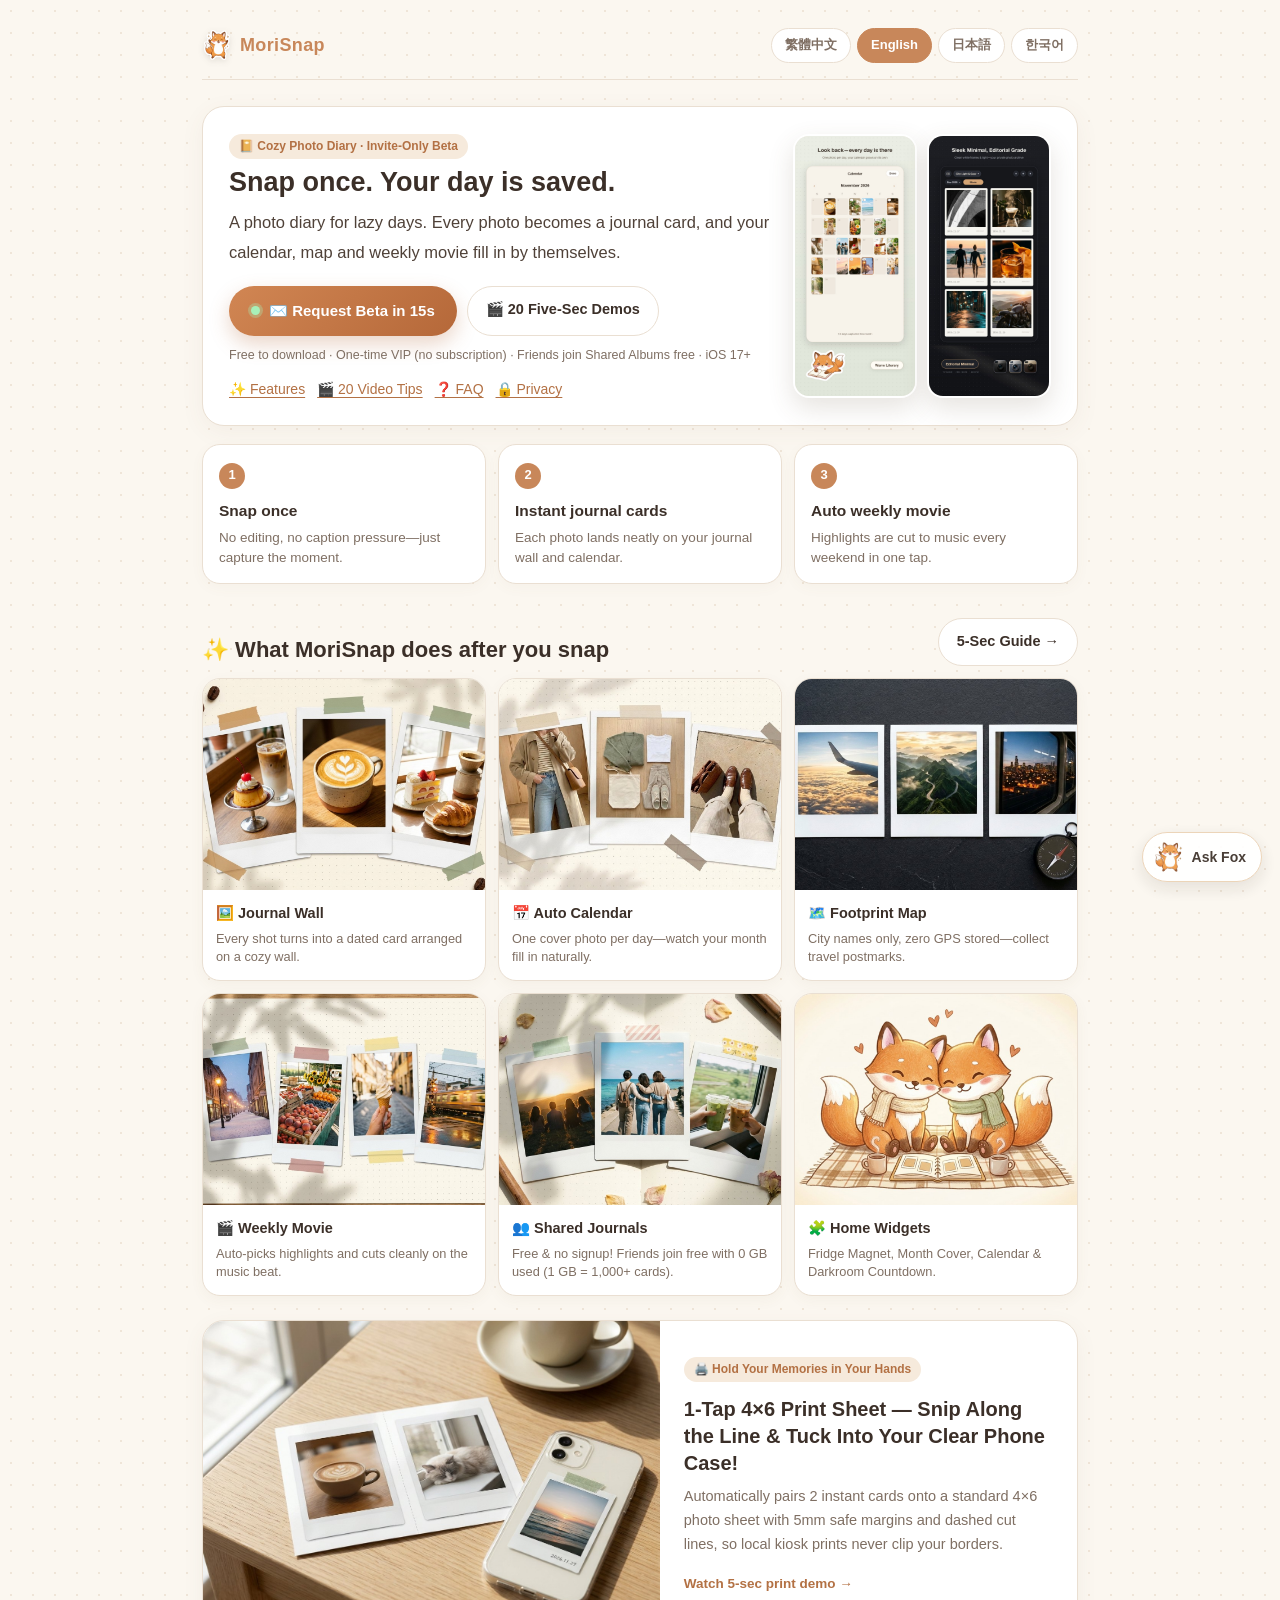
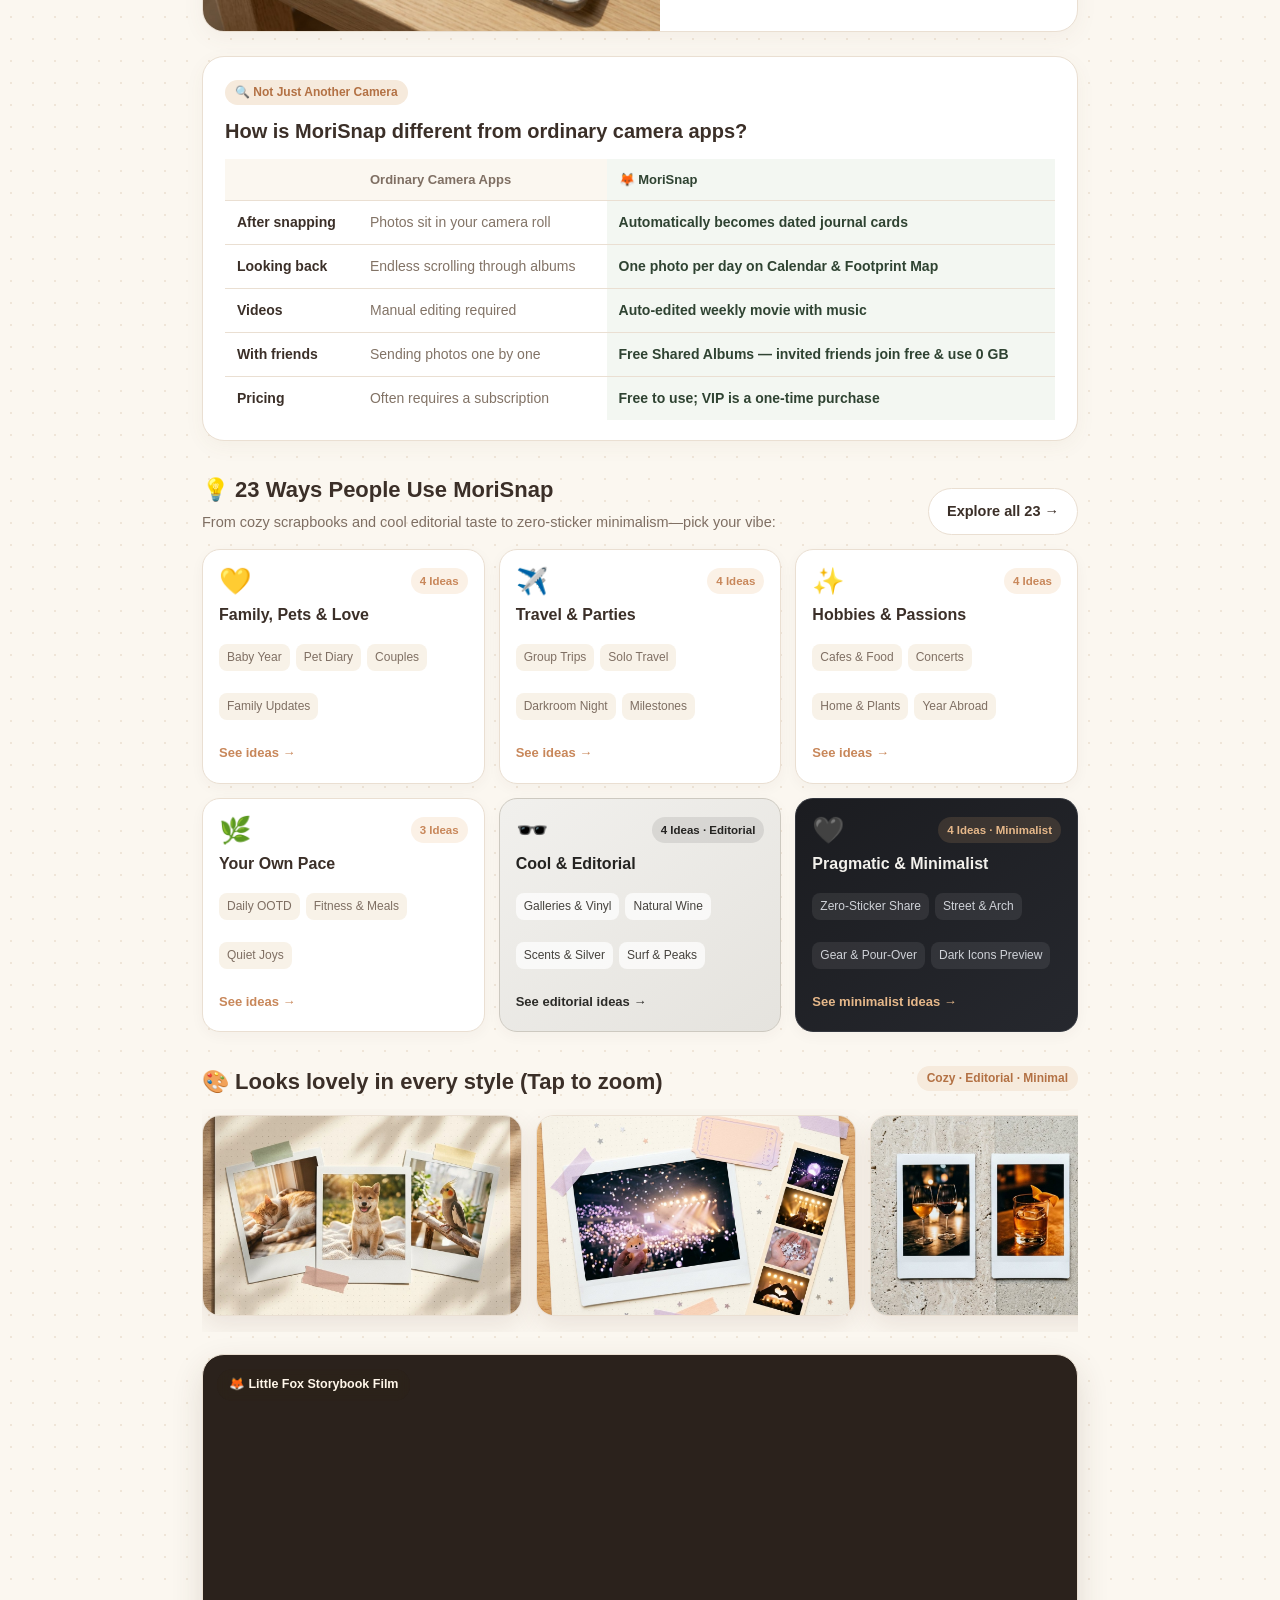
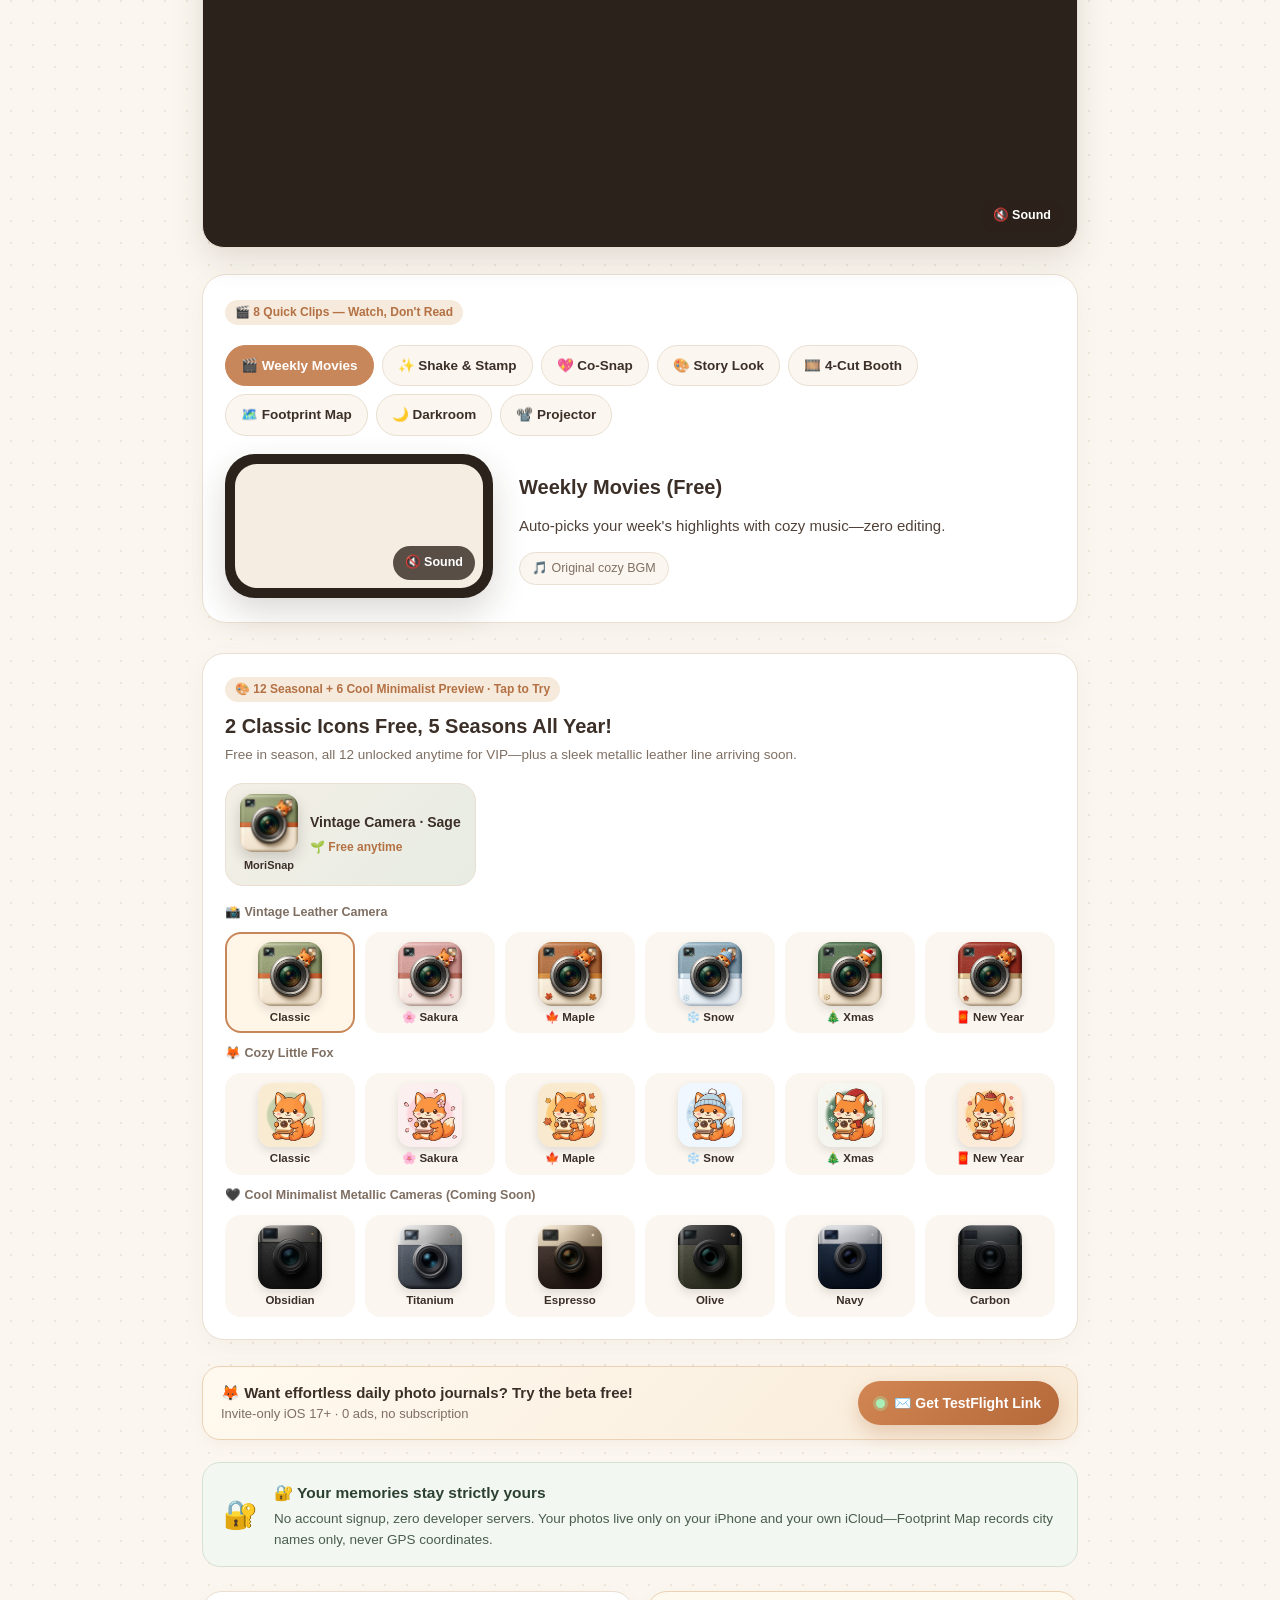
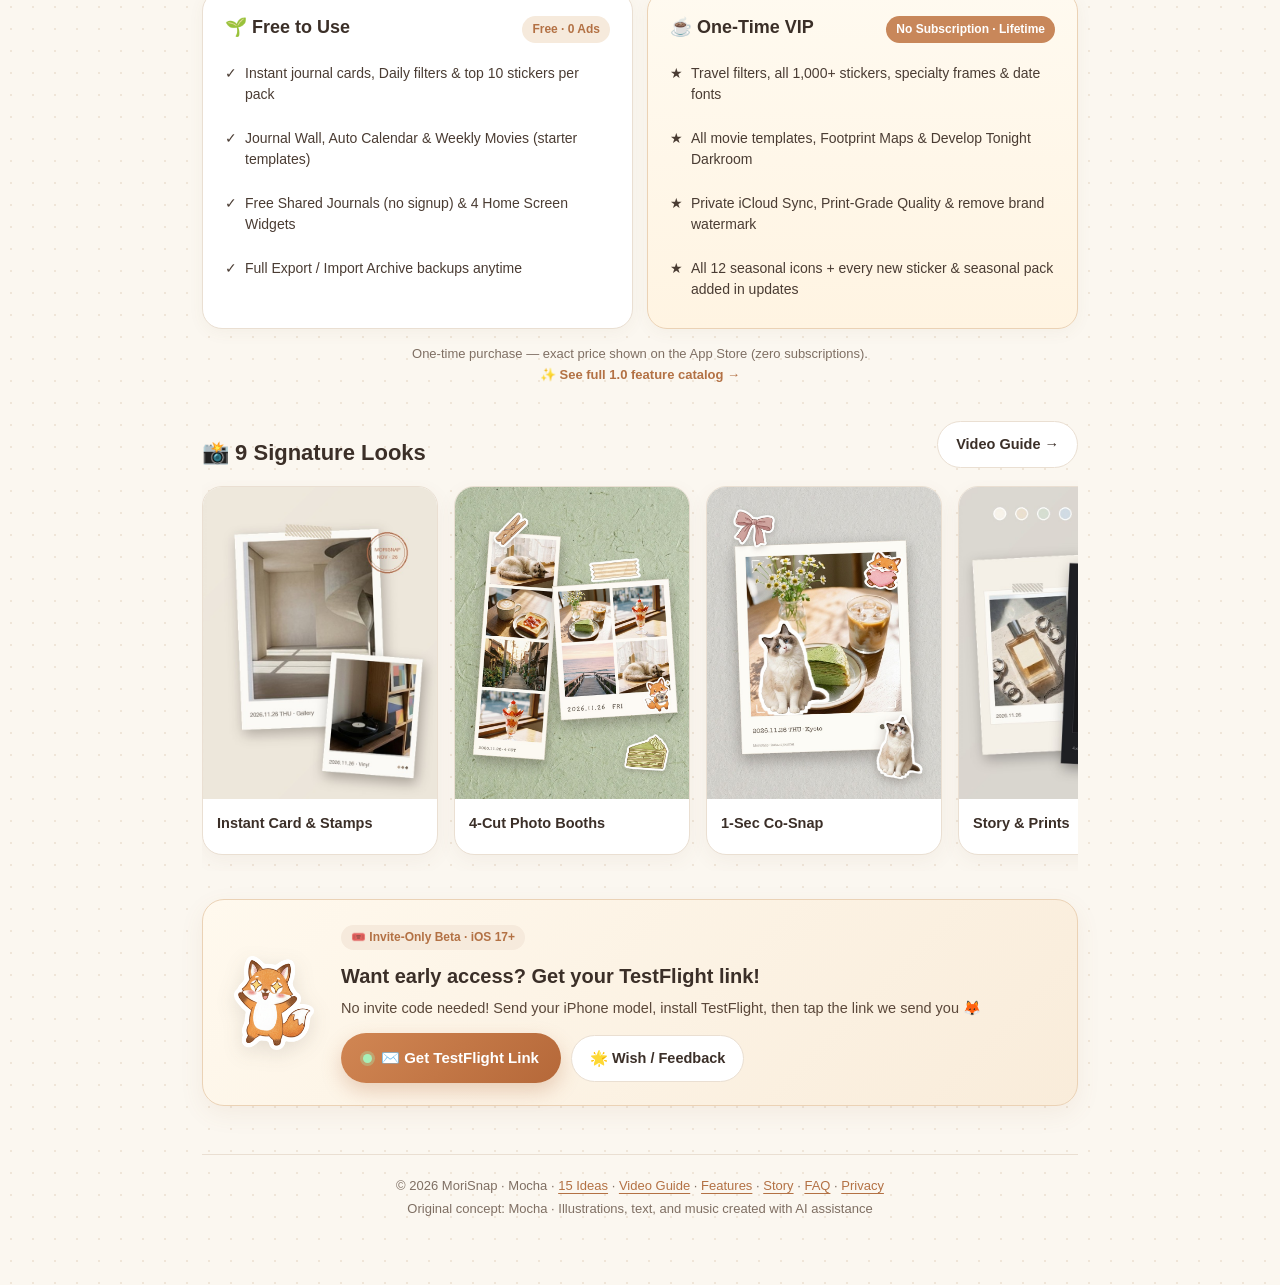
==== commit 2e627ffd: "Add 4x6 physical print phone-case card, 4-link core nav, and shared-album reassurance to index.html" ====
--- a/index.html
+++ b/index.html
@@ -16,7 +16,7 @@
 <meta name="twitter:image" content="https://mochachen1225-create.github.io/morisnap/assets/og-cover.jpg?v=2">
 <link rel="icon" type="image/png" href="assets/icons/favicon.png">
 <link rel="apple-touch-icon" href="assets/icons/apple-touch-icon.png">
-<link rel="stylesheet" href="style.css?v=18">
+<link rel="stylesheet" href="style.css?v=19">
 </head>
 <body class="home-page">
 <main>
@@ -44,10 +44,16 @@
       <h1>拍一下，今天就記好了</h1>
       <p class="lead">給懶人的生活手帳。照片自動變成手帳卡片，月曆、地圖、每週小電影都會自己整理好。</p>
       <div class="cta-row">
-        <a class="beta-cta" href="mailto:mochachen1225@gmail.com?subject=%5BMoriSnap%20Beta%5D%20%E9%A0%98%E5%8F%96%20TestFlight%20%E6%B8%AC%E8%A9%A6%E9%80%A3%E7%B5%90&body=%E5%97%A8%E5%B0%8F%E7%8B%90%E7%8B%B8%EF%BC%81%E6%88%91%E6%83%B3%E9%A0%98%E5%8F%96%20MoriSnap%20iOS%20Beta%20%E6%B8%AC%E8%A9%A6%E9%80%A3%E7%B5%90%0A%0A%E2%80%A2%20%E6%88%91%E7%9A%84%20iPhone%20%E5%9E%8B%E8%99%9F%EF%BC%9A%0A%E2%80%A2%20%E5%B8%B8%E7%94%A8%E8%AA%9E%E8%A8%80%EF%BC%9A%E7%B9%81%E9%AB%94%E4%B8%AD%E6%96%87"><span class="beta-dot"></span>✉️ 領取 TestFlight 測試連結</a>
-        <a class="cta-link" href="guide.html#zh">🎬 看 5 秒影片教學</a>
-      </div>
-      <p class="beta-hint">免費下載・VIP 一次買斷，不訂閱 · iOS 17+</p>
+        <a class="beta-cta" href="beta.html#zh"><span class="beta-dot"></span>✉️ 15 秒領取搶先體驗</a>
+        <a class="cta-link" href="guide.html#zh">🎬 看 20 招 5 秒短片</a>
+      </div>
+      <p class="beta-hint">免費下載・VIP 一次買斷不訂閱・好友免費加入共享手帳 · iOS 17+</p>
+      <div class="subnav" style="margin-top:10px">
+        <a href="features.html#zh">✨ 特色功能</a>
+        <a href="guide.html#zh">🎬 20 招短片</a>
+        <a href="support.html#zh">❓ 常見問題</a>
+        <a href="privacy.html#zh">🔒 隱私承諾</a>
+      </div>
     </div>
     <div class="hero-diary-pair" aria-label="Calendar &amp; Journal Wall">
       <button type="button" data-zoom="assets/hero/hero_literary_zh.jpg"><img src="assets/hero/hero_literary_zh.jpg" alt="MoriSnap 溫柔文青月曆"></button>
@@ -72,9 +78,19 @@
     <a class="after-card" href="guide.html#zh-poster"><img src="assets/scenes/daily_01_ootd.jpg" alt="📅 自動月曆" loading="lazy"><div class="after-body"><strong>📅 自動月曆</strong><span>一天一張當封面，整個月的生活軌跡一眼看完。</span></div></a>
     <a class="after-card" href="guide.html#zh-map"><img src="assets/scenes/minimal_04_city_map.jpg" alt="🗺️ 足跡地圖" loading="lazy"><div class="after-body"><strong>🗺️ 足跡地圖</strong><span>只記城市、不存座標，集滿走過城市的專屬郵戳。</span></div></a>
     <a class="after-card" href="guide.html#zh-poster"><img src="assets/scenes/hobby_04_year_abroad.jpg" alt="🎬 每週小電影" loading="lazy"><div class="after-body"><strong>🎬 每週小電影</strong><span>自動挑精華配樂剪輯，週末一鍵產出專屬回憶小電影。</span></div></a>
-    <a class="after-card" href="guide.html#zh-shared"><img src="assets/scenes/travel_01_friends_back.jpg" alt="👥 共享手帳" loading="lazy"><div class="after-body"><strong>👥 共享手帳</strong><span>免帳號私密共寫，跟朋友或另一半把照片放同一本。</span></div></a>
-    <a class="after-card" href="guide.html#zh-darkroom"><img src="assets/scenes/family_03_couple_foxes.jpg" alt="🧩 桌面小工具" loading="lazy"><div class="after-body"><strong>🧩 桌面小工具</strong><span>冰箱貼、本月封面、磁鐵月曆與暗房倒數，照片直接上桌面。</span></div></a>
-  </div>
+    <a class="after-card" href="guide.html#zh-shared"><img src="assets/scenes/travel_01_friends_back.jpg" alt="👥 共享手帳" loading="lazy"><div class="after-body"><strong>👥 共享手帳</strong><span>免費免帳號！朋友免費加入、不吃對方空間，1GB 可放 1,000+ 張。</span></div></a>
+    <a class="after-card" href="guide.html#zh-widget"><img src="assets/scenes/family_03_couple_foxes.jpg" alt="🧩 桌面小工具" loading="lazy"><div class="after-body"><strong>🧩 桌面小工具</strong><span>冰箱貼、本月封面、磁鐵月曆與暗房倒數，照片直接上桌面。</span></div></a>
+  </div>
+
+  <a class="print-hero-card" href="guide.html#zh-print">
+    <img src="assets/scenes/physical_4x6_phonecase.jpg" alt="4×6 實體列印卡片與手機透明殼背貼實景" loading="lazy">
+    <div class="print-hero-body">
+      <span class="badge">🖨️ 不只存在手機，還能印出來拿在手上</span>
+      <h3>一鍵排 4×6 實體列印，沿虛線剪開剛好塞進手機透明殼！</h3>
+      <p>自動把 2 張拍立得風卡片排進標準 4×6 相紙，貼心預留 5mm 安全邊與中央虛線——到超商或相館印出來絕不被切邊，直接夾進手機殼背後或貼在手帳本裡。</p>
+      <span class="print-hero-link">看 5 秒列印排版示範 →</span>
+    </div>
+  </a>
 
   <!-- 4. 不是一般的相機：比較表 -->
   <div class="vs-wrap">
@@ -88,7 +104,7 @@
         <tr><td class="vs-label">拍完之後</td><td class="vs-other">照片躺在相簿裡</td><td class="vs-mori">自動變成有日期的手帳卡片</td></tr>
         <tr><td class="vs-label">回顧</td><td class="vs-other">要自己翻相簿</td><td class="vs-mori">月曆一天一張、足跡地圖一眼看完</td></tr>
         <tr><td class="vs-label">影片</td><td class="vs-other">要自己剪</td><td class="vs-mori">每週自動剪成配樂小電影</td></tr>
-        <tr><td class="vs-label">跟朋友</td><td class="vs-other">一張一張傳</td><td class="vs-mori">共享手帳，大家拍的都在同一本</td></tr>
+        <tr><td class="vs-label">跟朋友</td><td class="vs-other">一張一張傳、要各自花錢</td><td class="vs-mori">免費共享手帳（免註冊、受邀好友免費加入且不佔空間）</td></tr>
         <tr><td class="vs-label">價格</td><td class="vs-other">常常要訂閱</td><td class="vs-mori">免費就能用，VIP 一次買斷</td></tr>
       </tbody>
     </table>
@@ -326,10 +342,16 @@
       <h1>Snap once. Your day is saved.</h1>
       <p class="lead">A photo diary for lazy days. Every photo becomes a journal card, and your calendar, map and weekly movie fill in by themselves.</p>
       <div class="cta-row">
-        <a class="beta-cta" href="mailto:mochachen1225@gmail.com?subject=%5BMoriSnap%20Beta%5D%20Request%20TestFlight%20Invite&body=Hi%20Little%20Fox!%20I%27d%20love%20to%20join%20the%20MoriSnap%20iOS%20Beta.%0A%0A-%20iPhone%20model%3A%20%0A-%20Preferred%20language%3A%20English"><span class="beta-dot"></span>✉️ Get TestFlight Link</a>
-        <a class="cta-link" href="guide.html#en">🎬 5-Sec Video Guide</a>
-      </div>
-      <p class="beta-hint">Free to download · VIP is a one-time purchase, no subscription · iOS 17+</p>
+        <a class="beta-cta" href="beta.html#en"><span class="beta-dot"></span>✉️ Request Beta in 15s</a>
+        <a class="cta-link" href="guide.html#en">🎬 20 Five-Sec Demos</a>
+      </div>
+      <p class="beta-hint">Free to download · One-time VIP (no subscription) · Friends join Shared Albums free · iOS 17+</p>
+      <div class="subnav" style="margin-top:10px">
+        <a href="features.html#en">✨ Features</a>
+        <a href="guide.html#en">🎬 20 Video Tips</a>
+        <a href="support.html#en">❓ FAQ</a>
+        <a href="privacy.html#en">🔒 Privacy</a>
+      </div>
     </div>
     <div class="hero-diary-pair" aria-label="Calendar &amp; Journal Wall">
       <button type="button" data-zoom="assets/hero/hero_literary_en.jpg"><img src="assets/hero/hero_literary_en.jpg" alt="MoriSnap Warm Literary Calendar"></button>
@@ -354,9 +376,19 @@
     <a class="after-card" href="guide.html#en-poster"><img src="assets/scenes/daily_01_ootd.jpg" alt="📅 Auto Calendar" loading="lazy"><div class="after-body"><strong>📅 Auto Calendar</strong><span>One cover photo per day—watch your month fill in naturally.</span></div></a>
     <a class="after-card" href="guide.html#en-map"><img src="assets/scenes/minimal_04_city_map.jpg" alt="🗺️ Footprint Map" loading="lazy"><div class="after-body"><strong>🗺️ Footprint Map</strong><span>City names only, zero GPS stored—collect travel postmarks.</span></div></a>
     <a class="after-card" href="guide.html#en-poster"><img src="assets/scenes/hobby_04_year_abroad.jpg" alt="🎬 Weekly Movie" loading="lazy"><div class="after-body"><strong>🎬 Weekly Movie</strong><span>Auto-picks highlights and cuts cleanly on the music beat.</span></div></a>
-    <a class="after-card" href="guide.html#en-shared"><img src="assets/scenes/travel_01_friends_back.jpg" alt="👥 Shared Journals" loading="lazy"><div class="after-body"><strong>👥 Shared Journals</strong><span>Private iCloud albums with friends or family—free, no signup.</span></div></a>
-    <a class="after-card" href="guide.html#en-darkroom"><img src="assets/scenes/family_03_couple_foxes.jpg" alt="🧩 Home Widgets" loading="lazy"><div class="after-body"><strong>🧩 Home Widgets</strong><span>Fridge Magnet, Month Cover, Calendar &amp; Darkroom Countdown.</span></div></a>
-  </div>
+    <a class="after-card" href="guide.html#en-shared"><img src="assets/scenes/travel_01_friends_back.jpg" alt="👥 Shared Journals" loading="lazy"><div class="after-body"><strong>👥 Shared Journals</strong><span>Free &amp; no signup! Friends join free with 0 GB used (1 GB = 1,000+ cards).</span></div></a>
+    <a class="after-card" href="guide.html#en-widget"><img src="assets/scenes/family_03_couple_foxes.jpg" alt="🧩 Home Widgets" loading="lazy"><div class="after-body"><strong>🧩 Home Widgets</strong><span>Fridge Magnet, Month Cover, Calendar &amp; Darkroom Countdown.</span></div></a>
+  </div>
+
+  <a class="print-hero-card" href="guide.html#en-print">
+    <img src="assets/scenes/physical_4x6_phonecase.jpg" alt="Printed 4x6 instant photo sheet and mini card inside clear phone case" loading="lazy">
+    <div class="print-hero-body">
+      <span class="badge">🖨️ Hold Your Memories in Your Hands</span>
+      <h3>1-Tap 4×6 Print Sheet — Snip Along the Line &amp; Tuck Into Your Clear Phone Case!</h3>
+      <p>Automatically pairs 2 instant cards onto a standard 4×6 photo sheet with 5mm safe margins and dashed cut lines, so local kiosk prints never clip your borders.</p>
+      <span class="print-hero-link">Watch 5-sec print demo →</span>
+    </div>
+  </a>
 
   <!-- 4. 不是一般的相機：比較表 -->
   <div class="vs-wrap">
@@ -370,7 +402,7 @@
         <tr><td class="vs-label">After snapping</td><td class="vs-other">Photos sit in your camera roll</td><td class="vs-mori">Automatically becomes dated journal cards</td></tr>
         <tr><td class="vs-label">Looking back</td><td class="vs-other">Endless scrolling through albums</td><td class="vs-mori">One photo per day on Calendar &amp; Footprint Map</td></tr>
         <tr><td class="vs-label">Videos</td><td class="vs-other">Manual editing required</td><td class="vs-mori">Auto-edited weekly movie with music</td></tr>
-        <tr><td class="vs-label">With friends</td><td class="vs-other">Sending photos one by one</td><td class="vs-mori">Shared journal—everyone&#x27;s snaps in one book</td></tr>
+        <tr><td class="vs-label">With friends</td><td class="vs-other">Sending photos one by one</td><td class="vs-mori">Free Shared Albums — invited friends join free &amp; use 0 GB</td></tr>
         <tr><td class="vs-label">Pricing</td><td class="vs-other">Often requires a subscription</td><td class="vs-mori">Free to use; VIP is a one-time purchase</td></tr>
       </tbody>
     </table>
@@ -608,10 +640,16 @@
       <h1>撮るだけで、今日が記録になる</h1>
       <p class="lead">めんどくさがりのための生活手帳。写真が手帳カードになって、カレンダーも地図も週末のムービーも自動で整います。</p>
       <div class="cta-row">
-        <a class="beta-cta" href="mailto:mochachen1225@gmail.com?subject=%5BMoriSnap%20Beta%5D%20TestFlight%20%E6%8B%9B%E5%BE%85%E3%83%AA%E3%83%B3%E3%82%AF%E7%94%B3%E8%AB%8B&body=%E5%AD%90%E3%81%8E%E3%81%A4%E3%81%AD%E3%81%95%E3%82%93%E3%81%B8%EF%BC%81MoriSnap%20iOS%20%E3%83%99%E3%83%BC%E3%82%BF%E3%81%AE%E6%8B%9B%E5%BE%85%E3%83%AA%E3%83%B3%E3%82%AF%E3%82%92%E5%B8%8C%E6%9C%9B%E3%81%97%E3%81%BE%E3%81%99%E3%80%82%0A%0A%E3%83%BBiPhone%20%E6%A9%9F%E7%A8%AE%EF%BC%9A%0A%E3%83%BB%E5%B8%8C%E6%9C%9B%E8%A8%80%E8%AA%9E%EF%BC%9A%E6%97%A5%E6%9C%AC%E8%AA%9E"><span class="beta-dot"></span>✉️ TestFlight 招待リンクを申請</a>
-        <a class="cta-link" href="guide.html#ja">🎬 5 秒動画ガイド</a>
-      </div>
-      <p class="beta-hint">無料ダウンロード・VIP は買い切り、サブスクなし · iOS 17+</p>
+        <a class="beta-cta" href="beta.html#ja"><span class="beta-dot"></span>✉️ 15 秒で先行体験を申請</a>
+        <a class="cta-link" href="guide.html#ja">🎬 20 本の 5 秒動画</a>
+      </div>
+      <p class="beta-hint">無料ダウンロード・VIP は買い切り、サブスクなし・共有手帳は友だちも無料 · iOS 17+</p>
+      <div class="subnav" style="margin-top:10px">
+        <a href="features.html#ja">✨ 全機能</a>
+        <a href="guide.html#ja">🎬 20 本の動画</a>
+        <a href="support.html#ja">❓ よくある質問</a>
+        <a href="privacy.html#ja">🔒 プライバシー</a>
+      </div>
     </div>
     <div class="hero-diary-pair" aria-label="Calendar &amp; Journal Wall">
       <button type="button" data-zoom="assets/hero/hero_literary_ja.jpg"><img src="assets/hero/hero_literary_ja.jpg" alt="MoriSnap やさしい文青カレンダー"></button>
@@ -636,9 +674,19 @@
     <a class="after-card" href="guide.html#ja-poster"><img src="assets/scenes/daily_01_ootd.jpg" alt="📅 自動カレンダー" loading="lazy"><div class="after-body"><strong>📅 自動カレンダー</strong><span>1 日 1 枚が表紙に。振り返れば毎日がちゃんと残ります。</span></div></a>
     <a class="after-card" href="guide.html#ja-map"><img src="assets/scenes/minimal_04_city_map.jpg" alt="🗺️ 足あとマップ" loading="lazy"><div class="after-body"><strong>🗺️ 足あとマップ</strong><span>GPS は保存せず都市名だけ。旅の消印を楽しく収集。</span></div></a>
     <a class="after-card" href="guide.html#ja-poster"><img src="assets/scenes/hobby_04_year_abroad.jpg" alt="🎬 週末ムービー" loading="lazy"><div class="after-body"><strong>🎬 週末ムービー</strong><span>編集いらずでハイライトを自動カット、音楽つきで完成。</span></div></a>
-    <a class="after-card" href="guide.html#ja-shared"><img src="assets/scenes/travel_01_friends_back.jpg" alt="👥 共有手帳" loading="lazy"><div class="after-body"><strong>👥 共有手帳</strong><span>登録不要・無料で友だちや家族と一冊の手帳を共有。</span></div></a>
-    <a class="after-card" href="guide.html#ja-darkroom"><img src="assets/scenes/family_03_couple_foxes.jpg" alt="🧩 ウィジェット" loading="lazy"><div class="after-body"><strong>🧩 ウィジェット</strong><span>マグネット写真・今月の表紙・カレンダー・暗室カウントダウン。</span></div></a>
-  </div>
+    <a class="after-card" href="guide.html#ja-shared"><img src="assets/scenes/travel_01_friends_back.jpg" alt="👥 共有手帳" loading="lazy"><div class="after-body"><strong>👥 共有手帳</strong><span>登録不要・全員無料！友だちの容量消費ゼロ（1GB で 1,000 枚以上）。</span></div></a>
+    <a class="after-card" href="guide.html#ja-widget"><img src="assets/scenes/family_03_couple_foxes.jpg" alt="🧩 ウィジェット" loading="lazy"><div class="after-body"><strong>🧩 ウィジェット</strong><span>マグネット写真・今月の表紙・カレンダー・暗室カウントダウン。</span></div></a>
+  </div>
+
+  <a class="print-hero-card" href="guide.html#ja-print">
+    <img src="assets/scenes/physical_4x6_phonecase.jpg" alt="4×6 プリントと透明スマホケースに挟んだカード実景" loading="lazy">
+    <div class="print-hero-body">
+      <span class="badge">🖨️ スマホの中だけじゃない、手元に残る体験</span>
+      <h3>ワンタップ 4×6 プリント！点線で切れば透明スマホケースにぴったり</h3>
+      <p>フォトカード 2 枚を標準 4×6 用紙に自動配置。5mm 安全余白＋中央カット点線つきで、店頭プリントしても端が切れず、そのままスマホケースに挟めます。</p>
+      <span class="print-hero-link">5 秒プリントガイドを見る →</span>
+    </div>
+  </a>
 
   <!-- 4. 不是一般的相機：比較表 -->
   <div class="vs-wrap">
@@ -652,7 +700,7 @@
         <tr><td class="vs-label">撮ったあと</td><td class="vs-other">アルバムに眠ったまま</td><td class="vs-mori">日付入りの手帳カードに自動変換</td></tr>
         <tr><td class="vs-label">振り返り</td><td class="vs-other">自分でアルバムをさかのぼる</td><td class="vs-mori">カレンダー 1 日 1 枚＆足あとマップで一望</td></tr>
         <tr><td class="vs-label">動画</td><td class="vs-other">自分で編集が必要</td><td class="vs-mori">毎週自動で音楽つきムービーを作成</td></tr>
-        <tr><td class="vs-label">友だちと</td><td class="vs-other">1 枚ずつ送る手間</td><td class="vs-mori">共有手帳でみんなの写真を一冊に</td></tr>
+        <tr><td class="vs-label">友だちと</td><td class="vs-other">1 枚ずつ送る手間</td><td class="vs-mori">無料共有手帳（登録不要・招待された友だちも無料＆容量消費ゼロ）</td></tr>
         <tr><td class="vs-label">料金</td><td class="vs-other">月額サブスクが多い</td><td class="vs-mori">無料で使えて、VIP は一度きりの買い切り</td></tr>
       </tbody>
     </table>
@@ -890,10 +938,16 @@
       <h1>찍기만 하면, 오늘이 기록돼요</h1>
       <p class="lead">귀차니스트를 위한 생활 다이어리. 사진이 다이어리 카드가 되고, 달력과 지도, 주말 영상까지 알아서 정리돼요.</p>
       <div class="cta-row">
-        <a class="beta-cta" href="mailto:mochachen1225@gmail.com?subject=%5BMoriSnap%20Beta%5D%20TestFlight%20%EC%B4%88%EB%8C%80%20%EB%A7%81%ED%81%AC%20%EC%8B%A0%EC%B2%AD&body=%EC%95%84%EA%B8%B0%20%EC%97%AC%EC%9A%B0%EB%8B%98!%20MoriSnap%20iOS%20%EB%B2%A0%ED%83%80%20%EC%B4%88%EB%8C%80%20%EB%A7%81%ED%81%AC%EB%A5%BC%20%EC%8B%A0%EC%B2%AD%ED%95%A9%EB%8B%88%EB%8B%A4.%0A%0A-%20iPhone%20%EA%B8%B0%EC%A2%85%3A%20%0A-%20%EC%82%AC%EC%9A%A9%20%EC%96%B8%EC%96%B4%3A%20%ED%95%9C%EA%B5%AD%EC%96%B4"><span class="beta-dot"></span>✉️ TestFlight 초대 링크 신청</a>
-        <a class="cta-link" href="guide.html#ko">🎬 5초 영상 가이드</a>
-      </div>
-      <p class="beta-hint">무료 다운로드 · VIP는 한 번 구매, 구독 없음 · iOS 17+</p>
+        <a class="beta-cta" href="beta.html#ko"><span class="beta-dot"></span>✉️ 15초 만에 베타 신청</a>
+        <a class="cta-link" href="guide.html#ko">🎬 5초 영상 20개</a>
+      </div>
+      <p class="beta-hint">무료 다운로드 · VIP는 평생 1회 구매 · 공유 다이어리 친구 무료 · iOS 17+</p>
+      <div class="subnav" style="margin-top:10px">
+        <a href="features.html#ko">✨ 전체 기능</a>
+        <a href="guide.html#ko">🎬 20개 영상</a>
+        <a href="support.html#ko">❓ FAQ</a>
+        <a href="privacy.html#ko">🔒 개인정보</a>
+      </div>
     </div>
     <div class="hero-diary-pair" aria-label="Calendar &amp; Journal Wall">
       <button type="button" data-zoom="assets/hero/hero_literary_ko.jpg"><img src="assets/hero/hero_literary_ko.jpg" alt="MoriSnap 따뜻한 감성 달력"></button>
@@ -918,9 +972,19 @@
     <a class="after-card" href="guide.html#ko-poster"><img src="assets/scenes/daily_01_ootd.jpg" alt="📅 자동 달력" loading="lazy"><div class="after-body"><strong>📅 자동 달력</strong><span>하루 한 장이 커버로 채워져 한 달 기록이 한눈에 보여요.</span></div></a>
     <a class="after-card" href="guide.html#ko-map"><img src="assets/scenes/minimal_04_city_map.jpg" alt="🗺️ 발자국 지도" loading="lazy"><div class="after-body"><strong>🗺️ 발자국 지도</strong><span>GPS 없이 도시만 기록! 다녀온 도시의 소인을 모아 보세요.</span></div></a>
     <a class="after-card" href="guide.html#ko-poster"><img src="assets/scenes/hobby_04_year_abroad.jpg" alt="🎬 주말 작은 영화" loading="lazy"><div class="after-body"><strong>🎬 주말 작은 영화</strong><span>편집 없이 하이라이트를 골라 음악 비트에 맞춰 완성해요.</span></div></a>
-    <a class="after-card" href="guide.html#ko-shared"><img src="assets/scenes/travel_01_friends_back.jpg" alt="👥 공유 다이어리" loading="lazy"><div class="after-body"><strong>👥 공유 다이어리</strong><span>가입 없이 무료로 친구·연인·가족과 함께 쓰는 비밀 앨범.</span></div></a>
-    <a class="after-card" href="guide.html#ko-darkroom"><img src="assets/scenes/family_03_couple_foxes.jpg" alt="🧩 홈 화면 위젯" loading="lazy"><div class="after-body"><strong>🧩 홈 화면 위젯</strong><span>냉장고 자석·이달의 커버·자석 달력·암실 카운트다운 4종.</span></div></a>
-  </div>
+    <a class="after-card" href="guide.html#ko-shared"><img src="assets/scenes/travel_01_friends_back.jpg" alt="👥 공유 다이어리" loading="lazy"><div class="after-body"><strong>👥 공유 다이어리</strong><span>가입 없이 전원 무료! 친구 용량 부담 0(1GB에 1,000장 이상).</span></div></a>
+    <a class="after-card" href="guide.html#ko-widget"><img src="assets/scenes/family_03_couple_foxes.jpg" alt="🧩 홈 화면 위젯" loading="lazy"><div class="after-body"><strong>🧩 홈 화면 위젯</strong><span>냉장고 자석·이달의 커버·자석 달력·암실 카운트다운 4종.</span></div></a>
+  </div>
+
+  <a class="print-hero-card" href="guide.html#ko-print">
+    <img src="assets/scenes/physical_4x6_phonecase.jpg" alt="4×6 실물 인화 카드와 투명 폰케이스 뒷면 컷" loading="lazy">
+    <div class="print-hero-body">
+      <span class="badge">🖨️ 폰 속을 넘어 실물로 간직하는 감성</span>
+      <h3>원탭 4×6 인화지 배치 — 점선 따라 자르면 투명 폰케이스에 쏙!</h3>
+      <p>포토카드 2장을 표준 4×6 인화지에 자동 배치하고 5mm 안전 여백과 자르기 점선을 넣어드려요. 인화 후 잘림 없이 바로 폰케이스나 다이어리에 꽂을 수 있어요.</p>
+      <span class="print-hero-link">5초 인화 가이드 보기 →</span>
+    </div>
+  </a>
 
   <!-- 4. 不是一般的相機：比較表 -->
   <div class="vs-wrap">
@@ -934,7 +998,7 @@
         <tr><td class="vs-label">찍고 난 뒤</td><td class="vs-other">사진이 앨범에 쌓이기만 함</td><td class="vs-mori">날짜가 들어간 다이어리 카드로 자동 완성</td></tr>
         <tr><td class="vs-label">되돌아보기</td><td class="vs-other">앨범을 직접 찾아봐야 함</td><td class="vs-mori">달력 하루 한 장·발자국 지도로 한눈에</td></tr>
         <tr><td class="vs-label">영상</td><td class="vs-other">직접 편집해야 함</td><td class="vs-mori">매주 자동으로 음악이 담긴 작은 영화 완성</td></tr>
-        <tr><td class="vs-label">친구와 함께</td><td class="vs-other">사진을 한 장씩 전송</td><td class="vs-mori">공유 다이어리로 모두가 찍은 사진이 한 권에</td></tr>
+        <tr><td class="vs-label">친구와 함께</td><td class="vs-other">사진을 한 장씩 전송</td><td class="vs-mori">무료 공유 다이어리 (가입 없음 · 초대받은 친구도 무료＆용량 부담 0)</td></tr>
         <tr><td class="vs-label">가격</td><td class="vs-other">구독 결제가 많음</td><td class="vs-mori">무료로 사용, VIP는 평생 한 번 구매</td></tr>
       </tbody>
     </table>
--- a/style.css
+++ b/style.css
@@ -487,10 +487,11 @@
   padding: 8px 15px 8px 10px;
   border-radius: 999px;
   cursor: pointer;
-  box-shadow: 0 8px 22px rgba(59,47,40,.16);
-  transition: transform .15s, border-color .15s;
-}
-.foxbot-fab:hover { transform: translateY(-2px); border-color: var(--accent); }
+  box-shadow: 0 6px 18px rgba(59,47,40,.12);
+  opacity: .92;
+  transition: transform .15s, border-color .15s, opacity .15s;
+}
+.foxbot-fab:hover { transform: translateY(-2px); border-color: var(--accent); opacity: 1; }
 .foxbot-fab img { width: 32px; height: 32px; object-fit: contain; }
 .foxbot-drawer {
   position: fixed;
@@ -1743,6 +1744,61 @@
   .after-grid { grid-template-columns: repeat(2, 1fr); gap: 10px; }
 }
 
+.print-hero-card {
+  display: grid;
+  grid-template-columns: 1.15fr 1fr;
+  gap: 20px;
+  align-items: center;
+  background: var(--card);
+  border: 1px solid var(--line);
+  border-radius: 22px;
+  overflow: hidden;
+  text-decoration: none;
+  color: inherit;
+  margin: 0 0 24px;
+  box-shadow: 0 6px 22px rgba(120, 92, 66, .06);
+  transition: transform .16s ease, box-shadow .16s ease, border-color .16s ease;
+}
+.print-hero-card:hover {
+  transform: translateY(-2px);
+  border-color: var(--accent);
+  box-shadow: 0 12px 28px rgba(120, 92, 66, .11);
+}
+.print-hero-card img {
+  display: block;
+  width: 100%;
+  height: 100%;
+  min-height: 240px;
+  max-height: 310px;
+  object-fit: cover;
+}
+.print-hero-body {
+  padding: 20px 24px 20px 4px;
+}
+.print-hero-body h3 {
+  margin: 8px 0 8px;
+  font-size: 20px;
+  line-height: 1.35;
+  color: var(--ink);
+}
+.print-hero-body p {
+  margin: 0 0 12px;
+  font-size: 14.5px;
+  line-height: 1.65;
+  color: var(--soft);
+}
+.print-hero-link {
+  font-size: 13.5px;
+  font-weight: 700;
+  color: var(--accent-deep);
+}
+@media (max-width: 720px) {
+  .print-hero-card { grid-template-columns: 1fr; gap: 0; }
+  .print-hero-card img { max-height: 240px; }
+  .print-hero-body { padding: 16px 18px 18px; }
+  .print-hero-body h3 { font-size: 18px; }
+}
+
 .vs-wrap {
   background: var(--card);
   border: 1px solid var(--line);
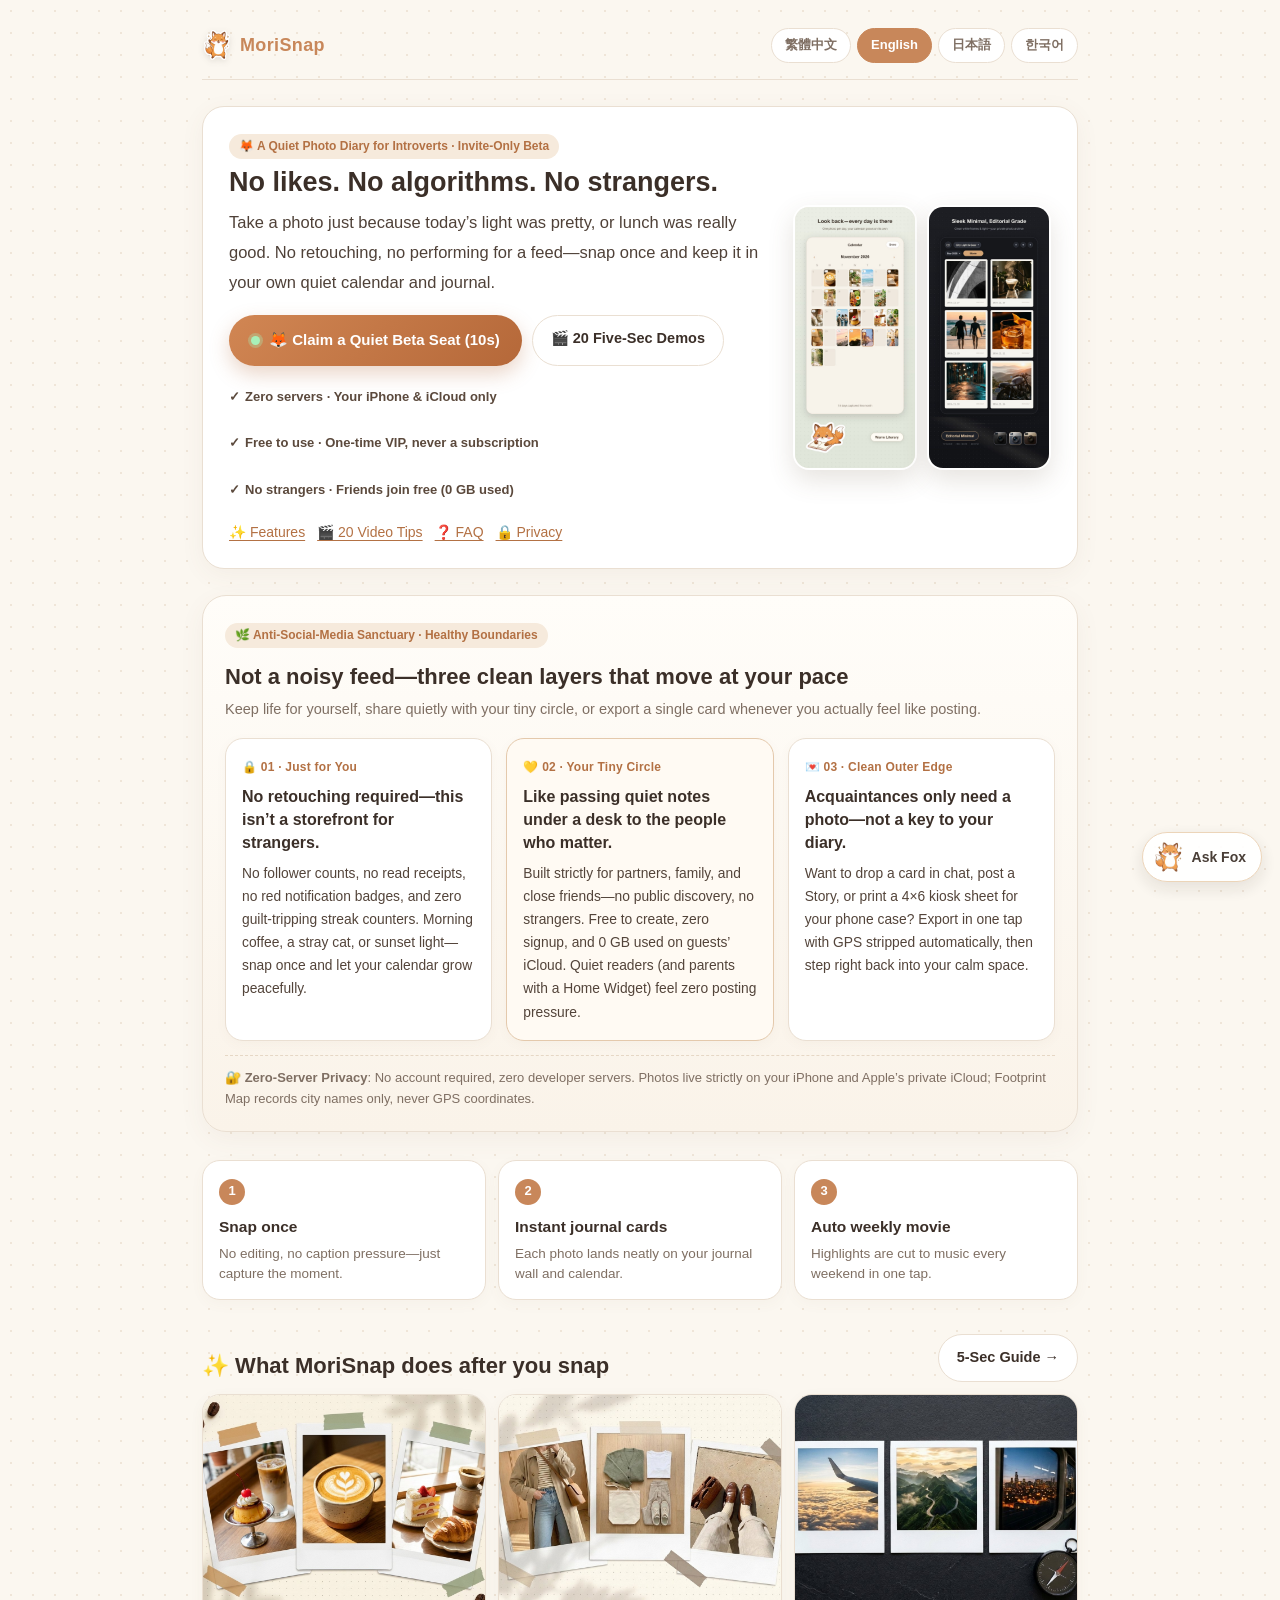
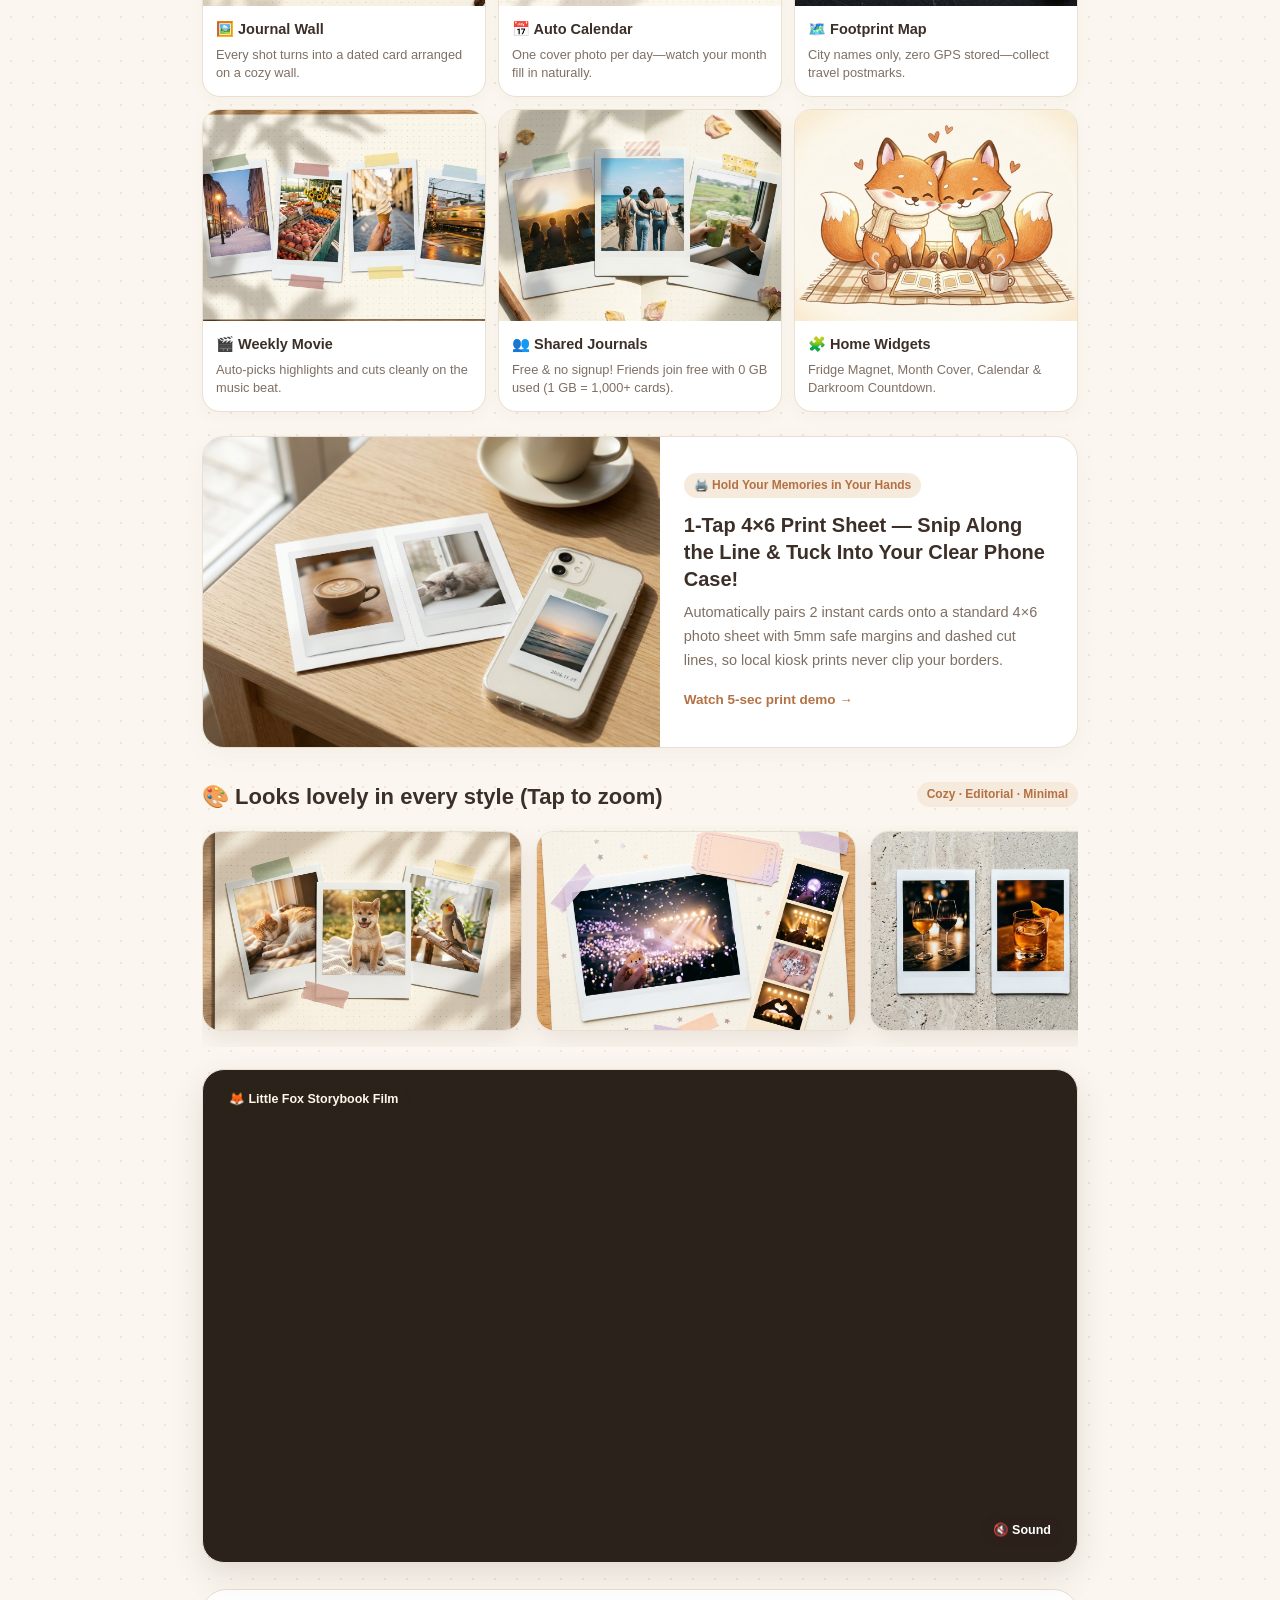
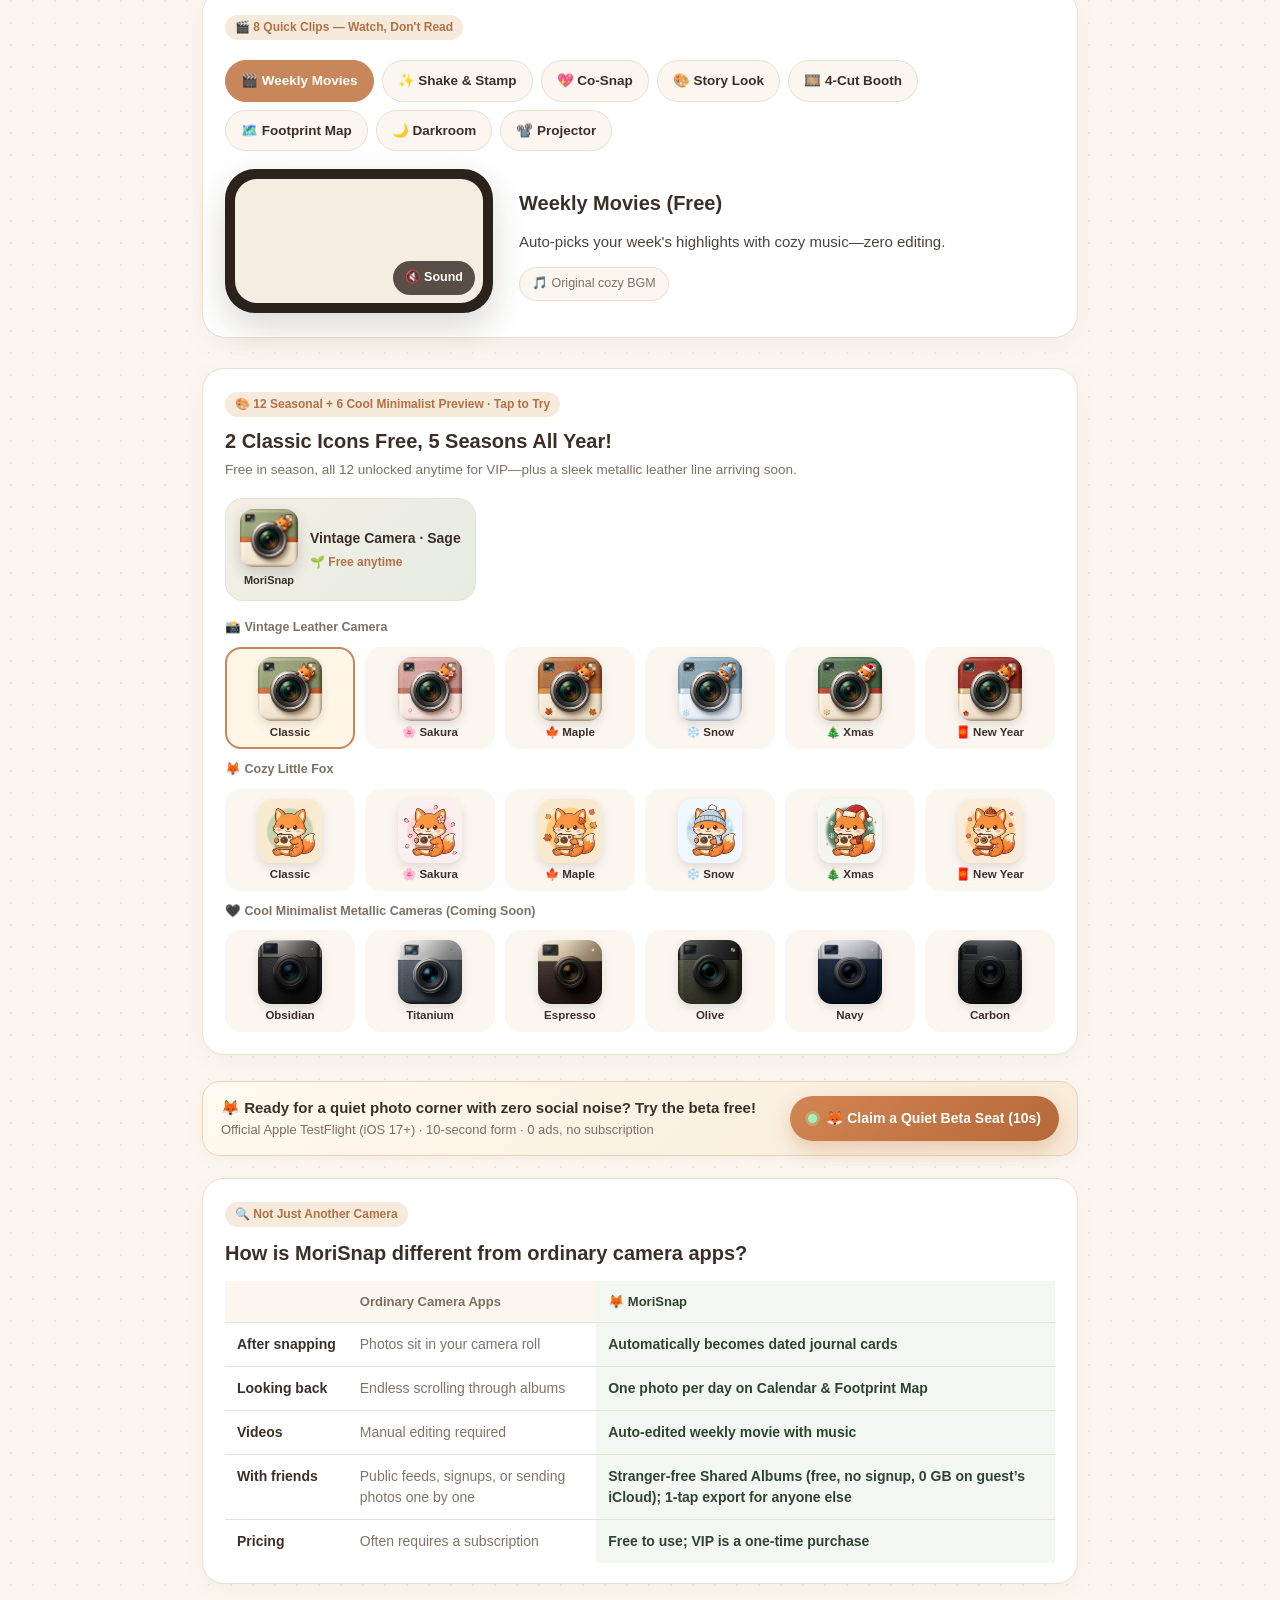
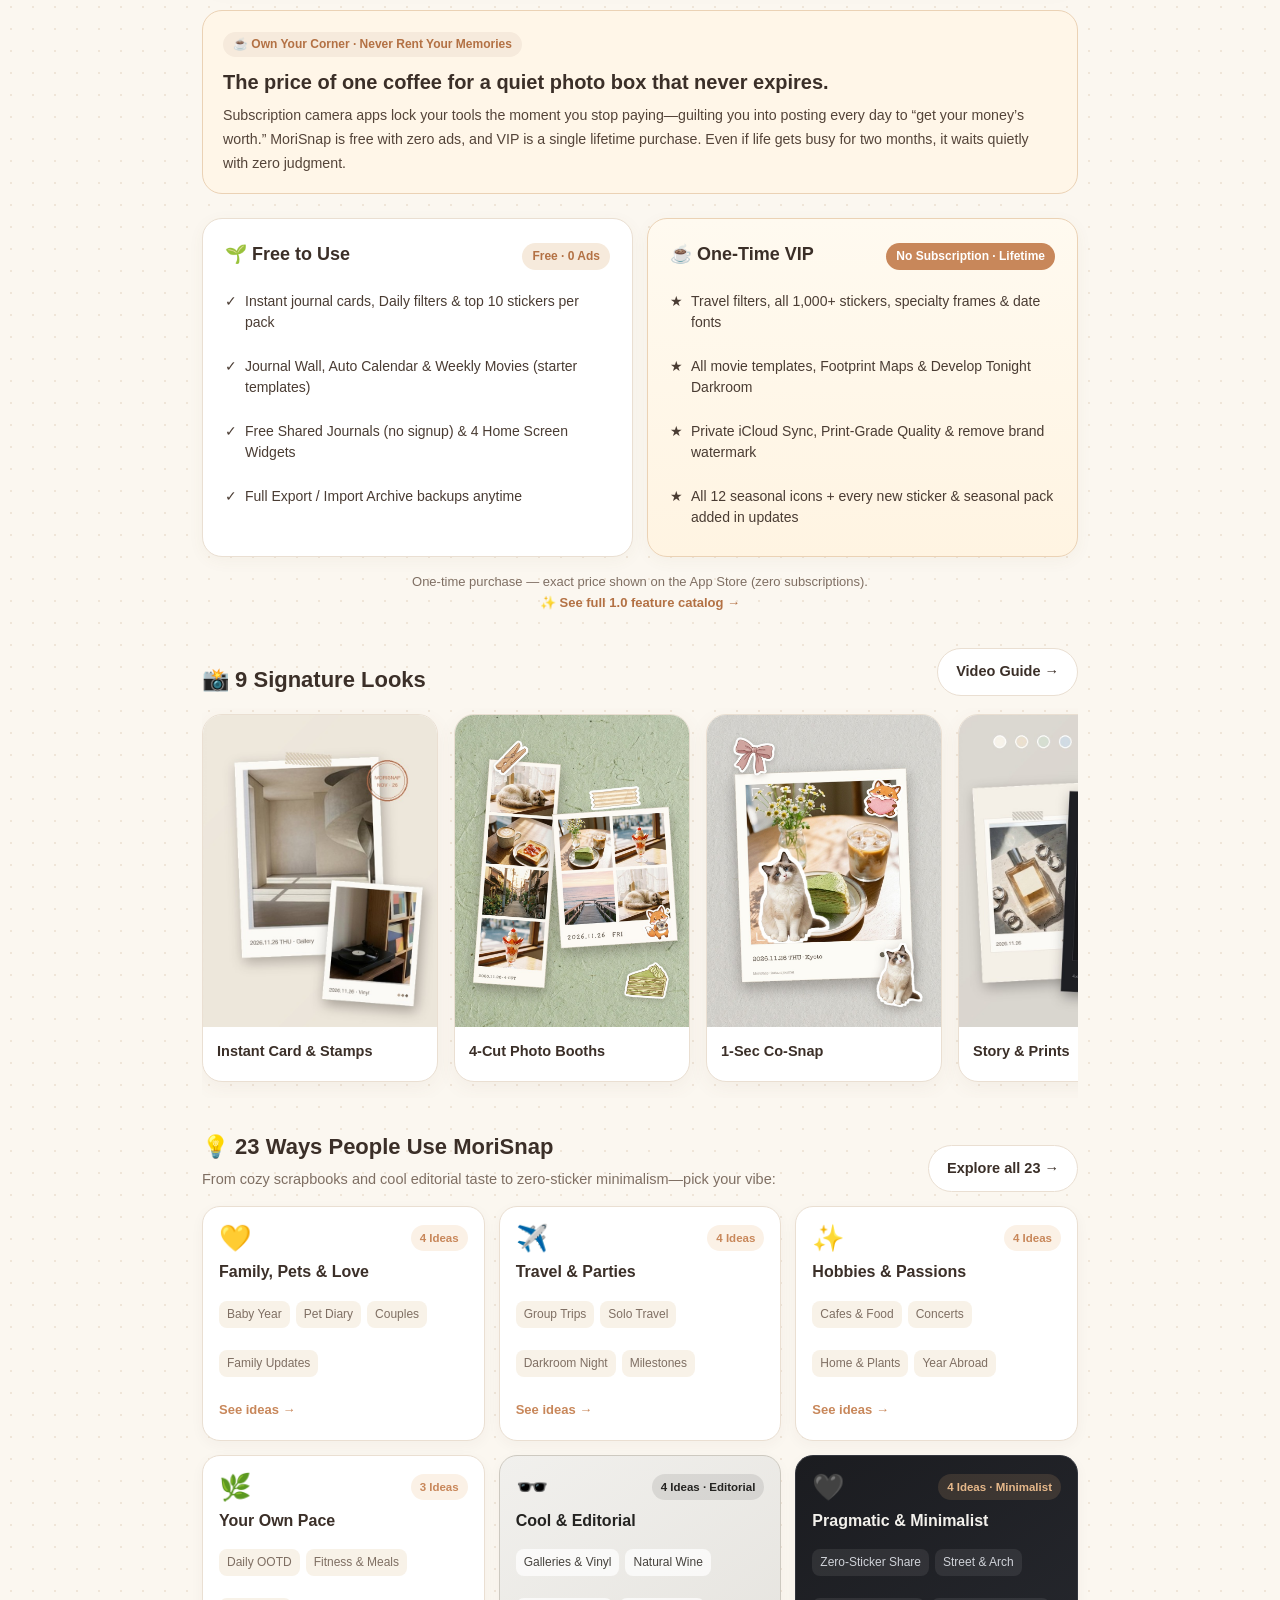
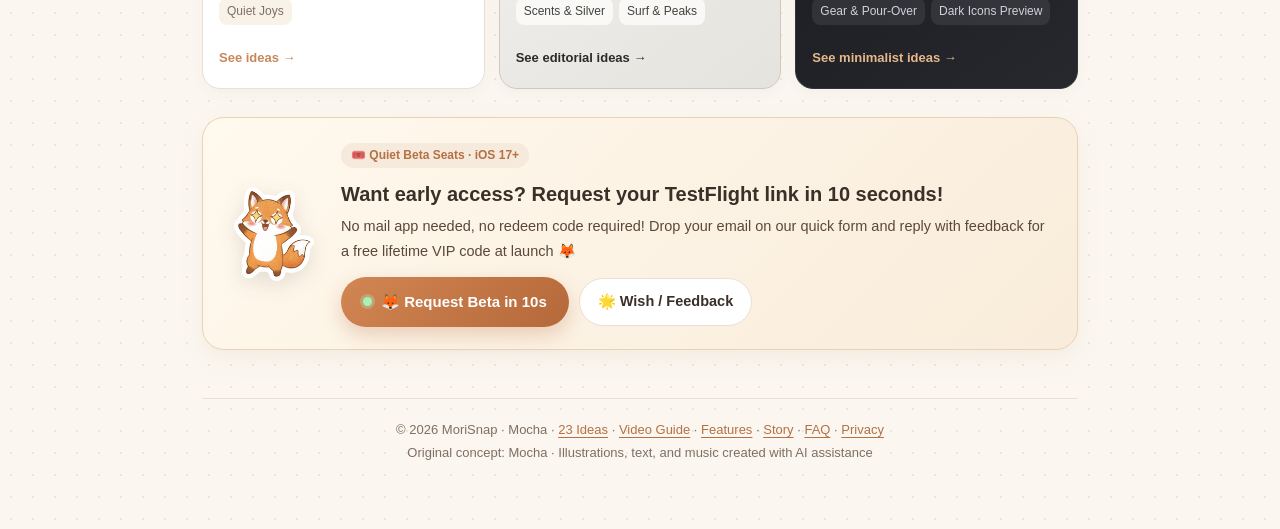
==== commit 984b93ee: "Refactor site copy & architecture for introvert sanctuary, 4-region tone, and unified beta.html CTAs" ====
--- a/index.html
+++ b/index.html
@@ -3,20 +3,20 @@
 <head>
 <meta charset="utf-8">
 <meta name="viewport" content="width=device-width, initial-scale=1">
-<title>MoriSnap｜懶人的生活手帳・拍一下就記好今天</title>
-<meta name="description" content="給懶人的生活手帳。照片自動變成手帳卡片，月曆、地圖、每週小電影都會自己整理好。免費下載，VIP 一次買斷不訂閱。">
+<title>MoriSnap｜沒有讚數與陌生人的生活手帳・拍一下就記好今天</title>
+<meta name="description" content="給 I 人與懶人的無壓力拍照手帳：沒有讚數、沒有演算法、不加陌生人。照片自動變成手帳卡片，留給自己、只給最親近的人，VIP 一次買斷不訂閱。">
 <meta property="og:type" content="website">
-<meta property="og:title" content="MoriSnap｜懶人的生活手帳・拍一下就記好今天">
-<meta property="og:description" content="A photo diary for lazy days. Every photo becomes a journal card, and your calendar, map and weekly movie fill in by themselves.">
+<meta property="og:title" content="MoriSnap｜沒有讚數與陌生人的生活手帳・拍一下就記好今天">
+<meta property="og:description" content="No likes. No algorithms. No strangers. Every photo becomes a cozy journal card for yourself and your tiny inner circle.">
 <meta property="og:image" content="https://mochachen1225-create.github.io/morisnap/assets/og-cover.jpg?v=2">
 <meta property="og:url" content="https://mochachen1225-create.github.io/morisnap/">
 <meta name="twitter:card" content="summary_large_image">
-<meta name="twitter:title" content="MoriSnap｜懶人的生活手帳・拍一下就記好今天">
-<meta name="twitter:description" content="Snap once. Your day is saved. Calendar, journal wall, footprint map &amp; weekly movie—all organized automatically.">
+<meta name="twitter:title" content="MoriSnap｜沒有讚數與陌生人的生活手帳・拍一下就記好今天">
+<meta name="twitter:description" content="No likes. No algorithms. No strangers. Snap once—your calendar, journal wall, footprint map &amp; weekly movie fill in automatically.">
 <meta name="twitter:image" content="https://mochachen1225-create.github.io/morisnap/assets/og-cover.jpg?v=2">
 <link rel="icon" type="image/png" href="assets/icons/favicon.png">
 <link rel="apple-touch-icon" href="assets/icons/apple-touch-icon.png">
-<link rel="stylesheet" href="style.css?v=19">
+<link rel="stylesheet" href="style.css?v=20">
 </head>
 <body class="home-page">
 <main>
@@ -36,18 +36,22 @@
 </header>
 
 <!-- ==================== ZH ==================== -->
-<section class="lang-panel" data-lang="zh" data-title="MoriSnap｜懶人的生活手帳・拍一下就記好今天" id="zh" lang="zh-Hant">
+<section class="lang-panel" data-lang="zh" data-title="MoriSnap｜沒有讚數與陌生人的生活手帳・拍一下就記好今天" id="zh" lang="zh-Hant">
   <!-- 1. 主標題 ＋ 月曆＆手帳牆主圖 -->
   <div class="hero" style="margin-bottom:14px">
     <div class="hero-text">
-      <span class="badge">📔 懶人的生活手帳 · TestFlight 邀請制測試</span>
-      <h1>拍一下，今天就記好了</h1>
-      <p class="lead">給懶人的生活手帳。照片自動變成手帳卡片，月曆、地圖、每週小電影都會自己整理好。</p>
+      <span class="badge">🦊 給 I 人與懶人的安靜拍照手帳 · TestFlight 搶先體驗</span>
+      <h1>沒有讚數，沒有演算法，也沒有陌生人。</h1>
+      <p class="lead">拍一張照片，只是因為今天的光很美，或是今天的麵很好吃。不用精修、不用向世界交代，按一下快門就自動收進屬於自己的手帳與月曆。</p>
       <div class="cta-row">
-        <a class="beta-cta" href="beta.html#zh"><span class="beta-dot"></span>✉️ 15 秒領取搶先體驗</a>
+        <a class="beta-cta" href="beta.html#zh"><span class="beta-dot"></span>🦊 領取安靜體驗席位（10 秒）</a>
         <a class="cta-link" href="guide.html#zh">🎬 看 20 招 5 秒短片</a>
       </div>
-      <p class="beta-hint">免費下載・VIP 一次買斷不訂閱・好友免費加入共享手帳 · iOS 17+</p>
+      <ul class="hero-trust" aria-label="Trust guarantees">
+        <li><span class="t-check">✓</span>零伺服器 · 照片只留給自己</li>
+        <li><span class="t-check">✓</span>免費可用 · VIP 一次買斷不訂閱</li>
+        <li><span class="t-check">✓</span>拒絕陌生人 · 親友免費共享 0 空間負擔</li>
+      </ul>
       <div class="subnav" style="margin-top:10px">
         <a href="features.html#zh">✨ 特色功能</a>
         <a href="guide.html#zh">🎬 20 招短片</a>
@@ -60,6 +64,33 @@
       <button type="button" data-zoom="assets/hero/hero_cool_zh.jpg?v=2"><img src="assets/hero/hero_cool_zh.jpg?v=2" alt="MoriSnap 帥氣極簡手帳牆"></button>
     </div>
   </div>
+
+  <!-- 6. I 人三層舒服邊界 ＋ 零伺服器隱私承諾 -->
+  <section class="boundary-section" aria-label="三層舒服人際邊界">
+    <div class="boundary-head">
+      <span class="badge">🌿 I 人最舒服的三層人際邊界 · 拒絕社群焦慮</span>
+      <h2>不是社交廣場，而是只照你節奏運轉的安靜避風港</h2>
+      <p>不需要為了發給全世界看而精挑細選——自己留著、只給真親友、或想打卡時一秒傳出，邊界清清楚楚。</p>
+    </div>
+    <div class="boundary-grid">
+      <article class="boundary-card">
+        <span class="boundary-kicker">🔒 01 · 留給自己</span>
+        <h3>照片不需要精修，因為這不是拿來討好別人的櫥窗。</h3>
+        <p>沒有追蹤名單、沒有「已讀」提示、沒有紅點通知，更不會有催促你的連續打卡數字。早起的拿鐵、路上的貓或窗台夕陽，隨手一拍就安安靜靜收進自己的月曆。</p>
+      </article>
+      <article class="boundary-card is-intimate">
+        <span class="boundary-kicker">💛 02 · 只給真親友</span>
+        <h3>像小時候在桌子底下傳紙條，只留給最在乎的少數人。</h3>
+        <p>拒絕陌生人亂入，沒有公開廣場。只給家人、另一半或真摯好友——免費就能開，受邀者免註冊、不吃對方的 iCloud 空間，只想當安靜讀者（或讓長輩放桌面 Widget 天天看）完全零發文壓力。</p>
+      </article>
+      <article class="boundary-card">
+        <span class="boundary-kicker">💌 03 · 俐落邊界感</span>
+        <h3>不熟的人，發張照片給他就夠了，不必放進你的生活。</h3>
+        <p>偶爾想發限動打卡、傳聊天室或印成 4×6 小卡塞手機殼？一鍵輸出成品直接傳出（自動清除 GPS）。在外面應酬完，轉身回到 MoriSnap，這裡依然只有你自己的節奏。</p>
+      </article>
+    </div>
+    <p class="boundary-foot">🔐 <strong>零伺服器隱私承諾</strong>：不用註冊帳號、沒有開發者伺服器，照片只存在你的 iPhone 與個人 iCloud；足跡地圖只記城市、不存精確座標。</p>
+  </section>
 
   <!-- 2. 三步驟 -->
   <div class="steps-3">
@@ -91,6 +122,108 @@
       <span class="print-hero-link">看 5 秒列印排版示範 →</span>
     </div>
   </a>
+
+  <!-- 5. 拍起來也很好看（加分區：風格美照牆、動畫、8 短片、12 季節圖示） -->
+  <div class="section-head">
+    <div><h2>🎨 拍起來也很好看（風格靈感牆，點圖放大）</h2></div>
+    <span class="badge">文青 · 酷感 · 極簡</span>
+  </div>
+  <div class="appstore-strip">
+    <button type="button" class="appstore-shot" data-zoom="assets/scenes/family_02_pets.jpg"><img src="assets/scenes/family_02_pets.jpg" alt="毛孩日常手帳" loading="lazy"></button>
+    <button type="button" class="appstore-shot" data-zoom="assets/scenes/hobby_02_concert.jpg"><img src="assets/scenes/hobby_02_concert.jpg" alt="演唱會與四格拍貼" loading="lazy"></button>
+    <button type="button" class="appstore-shot" data-zoom="assets/scenes/cool_02_wine_bar.jpg"><img src="assets/scenes/cool_02_wine_bar.jpg" alt="自然酒餐酒館" loading="lazy"></button>
+    <button type="button" class="appstore-shot" data-zoom="assets/scenes/hobby_03_plants_home.jpg"><img src="assets/scenes/hobby_03_plants_home.jpg" alt="陽光植物房間角落" loading="lazy"></button>
+    <button type="button" class="appstore-shot" data-zoom="assets/scenes/minimal_03_gear_hobby.jpg"><img src="assets/scenes/minimal_03_gear_hobby.jpg" alt="手沖咖啡與裝備收藏" loading="lazy"></button>
+    <button type="button" class="appstore-shot" data-zoom="assets/scenes/travel_02_solo_sea.jpg"><img src="assets/scenes/travel_02_solo_sea.jpg" alt="海邊與粉金夕陽天空" loading="lazy"></button>
+    <button type="button" class="appstore-shot" data-zoom="assets/scenes/cool_04_mountain_surf.jpg"><img src="assets/scenes/cool_04_mountain_surf.jpg" alt="雲海日出與衝浪背影" loading="lazy"></button>
+    <button type="button" class="appstore-shot" data-zoom="assets/scenes/daily_03_sunset_book.jpg"><img src="assets/scenes/daily_03_sunset_book.jpg" alt="橘色夕陽與書本咖啡" loading="lazy"></button>
+  </div>
+
+  <div class="hero-cinema" data-single-video>
+    <span class="cinema-badge">🦊 小狐狸生活手帳動畫</span>
+    <video class="hero-vid" src="assets/videos/demo_fox_story.mp4" autoplay muted loop playsinline preload="metadata"></video>
+    <button type="button" class="sound-pill" data-muted-label="🔇 開啟音樂" data-unmuted-label="🔊 播放中">🔇 開啟音樂</button>
+  </div>
+
+  <div class="theater-wrap" data-theater>
+    <span class="badge">🎬 8 支玩法短片 · 看畫面秒懂</span>
+    <div class="theater-tabs" role="tablist">
+      <button type="button" class="theater-tab active" data-src="assets/videos/demo_photo_dump.mp4" data-title="每週小電影（免費）" data-desc="自動挑精華配上音樂，免剪片週末一鍵出片。" data-meta="🎵 內建原創輕音樂">🎬 每週小電影</button>
+      <button type="button" class="theater-tab" data-src="assets/videos/demo_shake_stamp.mp4" data-title="搖一搖換貼紙 ＋ 心情戳印" data-desc="搖手機換貼紙，點一下蓋上木頭感戳印。" data-meta="🔊 開聲音聽戳印聲">✨ 搖一搖＆戳印</button>
+      <button type="button" class="theater-tab" data-src="assets/videos/demo_cosnap.mp4" data-title="本機 1 秒去背「合拍」" data-desc="毛孩或偶像一秒去背，進相機隨時合照。" data-meta="💖 100% 本機去背">💖 去背合拍</button>
+      <button type="button" class="theater-tab" data-src="assets/videos/demo_story_colors.mp4" data-title="多色棉紙限動換裝" data-desc="多款棉紙底色＋夾子膠帶，一鍵換裝發限動。" data-meta="🎨 經典棉紙免費">🎨 限動換裝</button>
+      <button type="button" class="theater-tab" data-src="assets/videos/demo_fourcut.mp4" data-title="韓系 ＆ 日系四格拍貼" data-desc="在家倒數連拍或挑相簿，一秒出四格成品。" data-meta="🎞️ 1×4 / 2×2 任選">🎞️ 四格拍貼</button>
+      <button type="button" class="theater-tab" data-src="assets/videos/demo_footprint_map.mp4" data-title="足跡地圖 ＆ 城市郵戳" data-desc="只記城市不存座標，集滿專屬城市郵戳。" data-meta="🗺️ 多款紙紋地圖">🗺️ 足跡地圖</button>
+      <button type="button" class="theater-tab" data-src="assets/videos/demo_darkroom.mp4" data-title="「今晚才顯影」暗房" data-desc="白天先放暗房，約定時間一到全部洗出來。" data-meta="🌙 自訂顯影時間">🌙 暗房顯影</button>
+      <button type="button" class="theater-tab" data-src="assets/videos/demo_projector.mp4" data-title="時光放映機：復古幻燈片" data-desc="伴隨真實「喀噠」換片聲，慢慢回味整個月。" data-meta="🔊 開聲音聽喀噠聲">📽️ 時光放映機</button>
+    </div>
+    <div class="theater-stage">
+      <div class="phone-frame">
+        <video class="theater-video" src="assets/videos/demo_photo_dump.mp4" autoplay muted loop playsinline preload="metadata"></video>
+        <button type="button" class="sound-pill" data-muted-label="🔇 開啟音樂" data-unmuted-label="🔊 播放中">🔇 開啟音樂</button>
+      </div>
+      <div class="theater-info">
+        <h3 class="theater-title">每週小電影（免費）</h3>
+        <p class="theater-desc">自動挑精華配上音樂，免剪片週末一鍵出片。</p>
+        <span class="theater-meta">🎵 內建原創輕音樂</span>
+      </div>
+    </div>
+  </div>
+
+  <div class="icon-showcase" data-icon-showcase>
+    <div class="icon-showcase-top">
+      <div>
+        <span class="badge">🎨 12 款季節 ＋ 6 款帥氣極簡預告 · 點擊試換</span>
+        <h2>經典 2 款免費換，5 大季節自動換裝！</h2>
+        <p class="icon-showcase-sub">當季免費解鎖，VIP 全年 12 款隨心切；帥氣金屬皮革系列也將隨更新登場。</p>
+      </div>
+      <div class="icon-dock-preview">
+        <div class="icon-dock-app">
+          <img class="dock-img" src="assets/icons/d_classic.jpg" alt="MoriSnap App Icon">
+          <span>MoriSnap</span>
+        </div>
+        <div class="icon-dock-meta">
+          <strong class="dock-name">復古相機 · 經典鼠尾草</strong>
+          <span class="dock-tier">🌱 免費自由切換</span>
+        </div>
+      </div>
+    </div>
+    <div class="icon-row-label">📸 復古皮革相機</div>
+    <div class="icon-grid-6">
+      <button type="button" class="icon-pick active" data-icon="assets/icons/d_classic.jpg" data-name="復古相機 · 經典鼠尾草" data-tier="🌱 免費自由切換"><img src="assets/icons/d_classic.jpg" alt="經典免費" loading="lazy"><span>經典免費</span></button>
+      <button type="button" class="icon-pick" data-icon="assets/icons/d_sakura.jpg" data-name="復古相機 · 櫻花季" data-tier="🌸 櫻花季免費 · VIP 全年"><img src="assets/icons/d_sakura.jpg" alt="🌸 櫻花" loading="lazy"><span>🌸 櫻花</span></button>
+      <button type="button" class="icon-pick" data-icon="assets/icons/d_maple.jpg" data-name="復古相機 · 楓葉季" data-tier="🍁 楓葉季免費 · VIP 全年"><img src="assets/icons/d_maple.jpg" alt="🍁 楓葉" loading="lazy"><span>🍁 楓葉</span></button>
+      <button type="button" class="icon-pick" data-icon="assets/icons/d_snow.jpg" data-name="復古相機 · 下雪季" data-tier="❄️ 下雪季免費 · VIP 全年"><img src="assets/icons/d_snow.jpg" alt="❄️ 下雪" loading="lazy"><span>❄️ 下雪</span></button>
+      <button type="button" class="icon-pick" data-icon="assets/icons/d_christmas.jpg" data-name="復古相機 · 聖誕節" data-tier="🎄 聖誕節免費 · VIP 全年"><img src="assets/icons/d_christmas.jpg" alt="🎄 聖誕" loading="lazy"><span>🎄 聖誕</span></button>
+      <button type="button" class="icon-pick" data-icon="assets/icons/d_newyear.jpg" data-name="復古相機 · 新年春節" data-tier="🧧 新年免費 · VIP 全年"><img src="assets/icons/d_newyear.jpg" alt="🧧 新年" loading="lazy"><span>🧧 新年</span></button>
+    </div>
+    <div class="icon-row-label">🦊 萌系抱相機小狐狸</div>
+    <div class="icon-grid-6">
+      <button type="button" class="icon-pick" data-icon="assets/icons/b_classic.jpg" data-name="小狐狸 · 經典奶油" data-tier="🌱 免費自由切換"><img src="assets/icons/b_classic.jpg" alt="經典免費" loading="lazy"><span>經典免費</span></button>
+      <button type="button" class="icon-pick" data-icon="assets/icons/b_sakura.jpg" data-name="小狐狸 · 櫻花季" data-tier="🌸 櫻花季免費 · VIP 全年"><img src="assets/icons/b_sakura.jpg" alt="🌸 櫻花" loading="lazy"><span>🌸 櫻花</span></button>
+      <button type="button" class="icon-pick" data-icon="assets/icons/b_maple.jpg" data-name="小狐狸 · 楓葉季" data-tier="🍁 楓葉季免費 · VIP 全年"><img src="assets/icons/b_maple.jpg" alt="🍁 楓葉" loading="lazy"><span>🍁 楓葉</span></button>
+      <button type="button" class="icon-pick" data-icon="assets/icons/b_snow.jpg" data-name="小狐狸 · 下雪季" data-tier="❄️ 下雪季免費 · VIP 全年"><img src="assets/icons/b_snow.jpg" alt="❄️ 下雪" loading="lazy"><span>❄️ 下雪</span></button>
+      <button type="button" class="icon-pick" data-icon="assets/icons/b_christmas.jpg" data-name="小狐狸 · 聖誕節" data-tier="🎄 聖誕節免費 · VIP 全年"><img src="assets/icons/b_christmas.jpg" alt="🎄 聖誕" loading="lazy"><span>🎄 聖誕</span></button>
+      <button type="button" class="icon-pick" data-icon="assets/icons/b_newyear.jpg" data-name="小狐狸 · 新年春節" data-tier="🧧 新年免費 · VIP 全年"><img src="assets/icons/b_newyear.jpg" alt="🧧 新年" loading="lazy"><span>🧧 新年</span></button>
+    </div>
+    <div class="icon-row-label">🖤 帥氣金屬皮革相機（即將推出）</div>
+    <div class="icon-grid-6">
+      <button type="button" class="icon-pick" data-icon="assets/icons/m_obsidian.jpg" data-name="極簡相機 · 曜石黑鈦" data-tier="🛠️ 即將推出 · VIP 免費解鎖"><img src="assets/icons/m_obsidian.jpg" alt="曜石黑鈦" loading="lazy"><span>曜石黑鈦</span></button>
+      <button type="button" class="icon-pick" data-icon="assets/icons/m_titanium.jpg" data-name="極簡相機 · 原色鈦銀" data-tier="🛠️ 即將推出 · VIP 免費解鎖"><img src="assets/icons/m_titanium.jpg" alt="原色鈦銀" loading="lazy"><span>原色鈦銀</span></button>
+      <button type="button" class="icon-pick" data-icon="assets/icons/m_espresso.jpg" data-name="極簡相機 · 焦糖黃銅" data-tier="🛠️ 即將推出 · VIP 免費解鎖"><img src="assets/icons/m_espresso.jpg" alt="焦糖黃銅" loading="lazy"><span>焦糖黃銅</span></button>
+      <button type="button" class="icon-pick" data-icon="assets/icons/m_olive.jpg" data-name="極簡相機 · 英倫橄欖" data-tier="🛠️ 即將推出 · VIP 免費解鎖"><img src="assets/icons/m_olive.jpg" alt="英倫橄欖" loading="lazy"><span>英倫橄欖</span></button>
+      <button type="button" class="icon-pick" data-icon="assets/icons/m_navy.jpg" data-name="極簡相機 · 午夜深藍" data-tier="🛠️ 即將推出 · VIP 免費解鎖"><img src="assets/icons/m_navy.jpg" alt="午夜深藍" loading="lazy"><span>午夜深藍</span></button>
+      <button type="button" class="icon-pick" data-icon="assets/icons/m_carbon.jpg" data-name="極簡相機 · 碳纖暗紅" data-tier="🛠️ 即將推出 · VIP 免費解鎖"><img src="assets/icons/m_carbon.jpg" alt="碳纖暗紅" loading="lazy"><span>碳纖暗紅</span></button>
+    </div>
+  </div>
+
+  <div class="mid-cta">
+    <div class="mid-cta-text">
+      <strong>🦊 想擁有一個沒有陌生人打擾的安靜角落嗎？現在就能免費試玩！</strong>
+      <span>Apple 官方 TestFlight（iOS 17+）· 10 秒留信箱免開郵件 App · 0 廣告、不訂閱</span>
+    </div>
+    <a class="beta-cta" href="beta.html#zh"><span class="beta-dot"></span>🦊 10 秒領取安靜體驗席位</a>
+  </div>
 
   <!-- 4. 不是一般的相機：比較表 -->
   <div class="vs-wrap">
@@ -104,173 +237,18 @@
         <tr><td class="vs-label">拍完之後</td><td class="vs-other">照片躺在相簿裡</td><td class="vs-mori">自動變成有日期的手帳卡片</td></tr>
         <tr><td class="vs-label">回顧</td><td class="vs-other">要自己翻相簿</td><td class="vs-mori">月曆一天一張、足跡地圖一眼看完</td></tr>
         <tr><td class="vs-label">影片</td><td class="vs-other">要自己剪</td><td class="vs-mori">每週自動剪成配樂小電影</td></tr>
-        <tr><td class="vs-label">跟朋友</td><td class="vs-other">一張一張傳、要各自花錢</td><td class="vs-mori">免費共享手帳（免註冊、受邀好友免費加入且不佔空間）</td></tr>
+        <tr><td class="vs-label">跟朋友</td><td class="vs-other">一張一張傳、要辦帳號或各自花錢</td><td class="vs-mori">不加陌生人的免費共享手帳（免註冊、受邀親友免費加入且 0 iCloud 空間負擔）；對外分享一秒存圖</td></tr>
         <tr><td class="vs-label">價格</td><td class="vs-other">常常要訂閱</td><td class="vs-mori">免費就能用，VIP 一次買斷</td></tr>
       </tbody>
     </table>
   </div>
 
-  <!-- 4.5 23 種生活靈感（6 大客群獨立頁入口） -->
-  <div class="usecase-hub">
-    <div class="section-head" style="margin-bottom:4px">
-      <div>
-        <h2>💡 不知道拿來拍什麼？23 種生活靈感</h2>
-        <p class="usecase-hub-sub">從溫馨可愛手帳、質感酷女孩選物，到極簡科技控，點進去直接看怎麼玩：</p>
-      </div>
-      <a class="cta-link" href="for-family.html#zh">全部 23 種 →</a>
-    </div>
-    <div class="usecase-hub-grid">
-      <a class="usecase-hub-card" href="for-family.html#zh">
-        <div class="usecase-hub-top"><span class="usecase-emoji">💛</span><span class="usecase-count">4 種情境</span></div>
-        <h3>陪伴與成長</h3>
-        <ul class="usecase-tags"><li>小孩年曆</li><li>毛孩日常</li><li>情侶紀念</li><li>家人報平安</li></ul>
-        <span class="usecase-go">看詳細玩法 →</span>
-      </a>
-      <a class="usecase-hub-card" href="for-travel.html#zh">
-        <div class="usecase-hub-top"><span class="usecase-emoji">✈️</span><span class="usecase-count">4 種情境</span></div>
-        <h3>旅行與聚會</h3>
-        <ul class="usecase-tags"><li>閨蜜旅行本</li><li>一人獨旅</li><li>今晚才顯影</li><li>畢業婚禮</li></ul>
-        <span class="usecase-go">看詳細玩法 →</span>
-      </a>
-      <a class="usecase-hub-card" href="for-hobby.html#zh">
-        <div class="usecase-hub-top"><span class="usecase-emoji">✨</span><span class="usecase-count">4 種情境</span></div>
-        <h3>興趣與熱愛</h3>
-        <ul class="usecase-tags"><li>美食跑咖</li><li>追星合拍</li><li>新家植栽</li><li>交換留學</li></ul>
-        <span class="usecase-go">看詳細玩法 →</span>
-      </a>
-      <a class="usecase-hub-card" href="for-daily.html#zh">
-        <div class="usecase-hub-top"><span class="usecase-emoji">🌿</span><span class="usecase-count">3 種情境</span></div>
-        <h3>自己的節奏</h3>
-        <ul class="usecase-tags"><li>每日穿搭</li><li>減脂運動</li><li>下班小確幸</li></ul>
-        <span class="usecase-go">看詳細玩法 →</span>
-      </a>
-      <a class="usecase-hub-card cool-editorial-card" href="for-cool.html#zh">
-        <div class="usecase-hub-top"><span class="usecase-emoji">🕶️</span><span class="usecase-count">4 種情境 · 酷感派</span></div>
-        <h3>酷感與質感派</h3>
-        <ul class="usecase-tags"><li>看展黑膠</li><li>自然酒微醺</li><li>香氛銀飾</li><li>登山衝浪</li></ul>
-        <span class="usecase-go">看質感玩法 →</span>
-      </a>
-      <a class="usecase-hub-card minimal-dark-card" href="for-minimal.html#zh">
-        <div class="usecase-hub-top"><span class="usecase-emoji">🖤</span><span class="usecase-count">4 種情境 · 極簡控</span></div>
-        <h3>極簡與務實派</h3>
-        <ul class="usecase-tags"><li>零貼紙共享</li><li>街拍建築</li><li>裝備愛車手沖</li><li>金屬圖示預告</li></ul>
-        <span class="usecase-go">看極簡玩法 →</span>
-      </a>
-    </div>
-  </div>
-
-  <!-- 5. 拍起來也很好看（加分區：風格美照牆、動畫、8 短片、12 季節圖示） -->
-  <div class="section-head">
-    <div><h2>🎨 拍起來也很好看（風格靈感牆，點圖放大）</h2></div>
-    <span class="badge">文青 · 酷感 · 極簡</span>
-  </div>
-  <div class="appstore-strip">
-    <button type="button" class="appstore-shot" data-zoom="assets/scenes/family_02_pets.jpg"><img src="assets/scenes/family_02_pets.jpg" alt="毛孩日常手帳" loading="lazy"></button>
-    <button type="button" class="appstore-shot" data-zoom="assets/scenes/hobby_02_concert.jpg"><img src="assets/scenes/hobby_02_concert.jpg" alt="演唱會與四格拍貼" loading="lazy"></button>
-    <button type="button" class="appstore-shot" data-zoom="assets/scenes/cool_02_wine_bar.jpg"><img src="assets/scenes/cool_02_wine_bar.jpg" alt="自然酒餐酒館" loading="lazy"></button>
-    <button type="button" class="appstore-shot" data-zoom="assets/scenes/hobby_03_plants_home.jpg"><img src="assets/scenes/hobby_03_plants_home.jpg" alt="陽光植物房間角落" loading="lazy"></button>
-    <button type="button" class="appstore-shot" data-zoom="assets/scenes/minimal_03_gear_hobby.jpg"><img src="assets/scenes/minimal_03_gear_hobby.jpg" alt="手沖咖啡與裝備收藏" loading="lazy"></button>
-    <button type="button" class="appstore-shot" data-zoom="assets/scenes/travel_02_solo_sea.jpg"><img src="assets/scenes/travel_02_solo_sea.jpg" alt="海邊與粉金夕陽天空" loading="lazy"></button>
-    <button type="button" class="appstore-shot" data-zoom="assets/scenes/cool_04_mountain_surf.jpg"><img src="assets/scenes/cool_04_mountain_surf.jpg" alt="雲海日出與衝浪背影" loading="lazy"></button>
-    <button type="button" class="appstore-shot" data-zoom="assets/scenes/daily_03_sunset_book.jpg"><img src="assets/scenes/daily_03_sunset_book.jpg" alt="橘色夕陽與書本咖啡" loading="lazy"></button>
-  </div>
-
-  <div class="hero-cinema" data-single-video>
-    <span class="cinema-badge">🦊 小狐狸生活手帳動畫</span>
-    <video class="hero-vid" src="assets/videos/demo_fox_story.mp4" autoplay muted loop playsinline preload="metadata"></video>
-    <button type="button" class="sound-pill" data-muted-label="🔇 開啟音樂" data-unmuted-label="🔊 播放中">🔇 開啟音樂</button>
-  </div>
-
-  <div class="theater-wrap" data-theater>
-    <span class="badge">🎬 8 支玩法短片 · 看畫面秒懂</span>
-    <div class="theater-tabs" role="tablist">
-      <button type="button" class="theater-tab active" data-src="assets/videos/demo_photo_dump.mp4" data-title="每週小電影（免費）" data-desc="自動挑精華配上音樂，免剪片週末一鍵出片。" data-meta="🎵 內建原創輕音樂">🎬 每週小電影</button>
-      <button type="button" class="theater-tab" data-src="assets/videos/demo_shake_stamp.mp4" data-title="搖一搖換貼紙 ＋ 心情戳印" data-desc="搖手機換貼紙，點一下蓋上木頭感戳印。" data-meta="🔊 開聲音聽戳印聲">✨ 搖一搖＆戳印</button>
-      <button type="button" class="theater-tab" data-src="assets/videos/demo_cosnap.mp4" data-title="本機 1 秒去背「合拍」" data-desc="毛孩或偶像一秒去背，進相機隨時合照。" data-meta="💖 100% 本機去背">💖 去背合拍</button>
-      <button type="button" class="theater-tab" data-src="assets/videos/demo_story_colors.mp4" data-title="多色棉紙限動換裝" data-desc="多款棉紙底色＋夾子膠帶，一鍵換裝發限動。" data-meta="🎨 經典棉紙免費">🎨 限動換裝</button>
-      <button type="button" class="theater-tab" data-src="assets/videos/demo_fourcut.mp4" data-title="韓系 ＆ 日系四格拍貼" data-desc="在家倒數連拍或挑相簿，一秒出四格成品。" data-meta="🎞️ 1×4 / 2×2 任選">🎞️ 四格拍貼</button>
-      <button type="button" class="theater-tab" data-src="assets/videos/demo_footprint_map.mp4" data-title="足跡地圖 ＆ 城市郵戳" data-desc="只記城市不存座標，集滿專屬城市郵戳。" data-meta="🗺️ 多款紙紋地圖">🗺️ 足跡地圖</button>
-      <button type="button" class="theater-tab" data-src="assets/videos/demo_darkroom.mp4" data-title="「今晚才顯影」暗房" data-desc="白天先放暗房，約定時間一到全部洗出來。" data-meta="🌙 自訂顯影時間">🌙 暗房顯影</button>
-      <button type="button" class="theater-tab" data-src="assets/videos/demo_projector.mp4" data-title="時光放映機：復古幻燈片" data-desc="伴隨真實「喀噠」換片聲，慢慢回味整個月。" data-meta="🔊 開聲音聽喀噠聲">📽️ 時光放映機</button>
-    </div>
-    <div class="theater-stage">
-      <div class="phone-frame">
-        <video class="theater-video" src="assets/videos/demo_photo_dump.mp4" autoplay muted loop playsinline preload="metadata"></video>
-        <button type="button" class="sound-pill" data-muted-label="🔇 開啟音樂" data-unmuted-label="🔊 播放中">🔇 開啟音樂</button>
-      </div>
-      <div class="theater-info">
-        <h3 class="theater-title">每週小電影（免費）</h3>
-        <p class="theater-desc">自動挑精華配上音樂，免剪片週末一鍵出片。</p>
-        <span class="theater-meta">🎵 內建原創輕音樂</span>
-      </div>
-    </div>
-  </div>
-
-  <div class="icon-showcase" data-icon-showcase>
-    <div class="icon-showcase-top">
-      <div>
-        <span class="badge">🎨 12 款季節 ＋ 6 款帥氣極簡預告 · 點擊試換</span>
-        <h2>經典 2 款免費換，5 大季節自動換裝！</h2>
-        <p class="icon-showcase-sub">當季免費解鎖，VIP 全年 12 款隨心切；帥氣金屬皮革系列也將隨更新登場。</p>
-      </div>
-      <div class="icon-dock-preview">
-        <div class="icon-dock-app">
-          <img class="dock-img" src="assets/icons/d_classic.jpg" alt="MoriSnap App Icon">
-          <span>MoriSnap</span>
-        </div>
-        <div class="icon-dock-meta">
-          <strong class="dock-name">復古相機 · 經典鼠尾草</strong>
-          <span class="dock-tier">🌱 免費自由切換</span>
-        </div>
-      </div>
-    </div>
-    <div class="icon-row-label">📸 復古皮革相機</div>
-    <div class="icon-grid-6">
-      <button type="button" class="icon-pick active" data-icon="assets/icons/d_classic.jpg" data-name="復古相機 · 經典鼠尾草" data-tier="🌱 免費自由切換"><img src="assets/icons/d_classic.jpg" alt="經典免費" loading="lazy"><span>經典免費</span></button>
-      <button type="button" class="icon-pick" data-icon="assets/icons/d_sakura.jpg" data-name="復古相機 · 櫻花季" data-tier="🌸 櫻花季免費 · VIP 全年"><img src="assets/icons/d_sakura.jpg" alt="🌸 櫻花" loading="lazy"><span>🌸 櫻花</span></button>
-      <button type="button" class="icon-pick" data-icon="assets/icons/d_maple.jpg" data-name="復古相機 · 楓葉季" data-tier="🍁 楓葉季免費 · VIP 全年"><img src="assets/icons/d_maple.jpg" alt="🍁 楓葉" loading="lazy"><span>🍁 楓葉</span></button>
-      <button type="button" class="icon-pick" data-icon="assets/icons/d_snow.jpg" data-name="復古相機 · 下雪季" data-tier="❄️ 下雪季免費 · VIP 全年"><img src="assets/icons/d_snow.jpg" alt="❄️ 下雪" loading="lazy"><span>❄️ 下雪</span></button>
-      <button type="button" class="icon-pick" data-icon="assets/icons/d_christmas.jpg" data-name="復古相機 · 聖誕節" data-tier="🎄 聖誕節免費 · VIP 全年"><img src="assets/icons/d_christmas.jpg" alt="🎄 聖誕" loading="lazy"><span>🎄 聖誕</span></button>
-      <button type="button" class="icon-pick" data-icon="assets/icons/d_newyear.jpg" data-name="復古相機 · 新年春節" data-tier="🧧 新年免費 · VIP 全年"><img src="assets/icons/d_newyear.jpg" alt="🧧 新年" loading="lazy"><span>🧧 新年</span></button>
-    </div>
-    <div class="icon-row-label">🦊 萌系抱相機小狐狸</div>
-    <div class="icon-grid-6">
-      <button type="button" class="icon-pick" data-icon="assets/icons/b_classic.jpg" data-name="小狐狸 · 經典奶油" data-tier="🌱 免費自由切換"><img src="assets/icons/b_classic.jpg" alt="經典免費" loading="lazy"><span>經典免費</span></button>
-      <button type="button" class="icon-pick" data-icon="assets/icons/b_sakura.jpg" data-name="小狐狸 · 櫻花季" data-tier="🌸 櫻花季免費 · VIP 全年"><img src="assets/icons/b_sakura.jpg" alt="🌸 櫻花" loading="lazy"><span>🌸 櫻花</span></button>
-      <button type="button" class="icon-pick" data-icon="assets/icons/b_maple.jpg" data-name="小狐狸 · 楓葉季" data-tier="🍁 楓葉季免費 · VIP 全年"><img src="assets/icons/b_maple.jpg" alt="🍁 楓葉" loading="lazy"><span>🍁 楓葉</span></button>
-      <button type="button" class="icon-pick" data-icon="assets/icons/b_snow.jpg" data-name="小狐狸 · 下雪季" data-tier="❄️ 下雪季免費 · VIP 全年"><img src="assets/icons/b_snow.jpg" alt="❄️ 下雪" loading="lazy"><span>❄️ 下雪</span></button>
-      <button type="button" class="icon-pick" data-icon="assets/icons/b_christmas.jpg" data-name="小狐狸 · 聖誕節" data-tier="🎄 聖誕節免費 · VIP 全年"><img src="assets/icons/b_christmas.jpg" alt="🎄 聖誕" loading="lazy"><span>🎄 聖誕</span></button>
-      <button type="button" class="icon-pick" data-icon="assets/icons/b_newyear.jpg" data-name="小狐狸 · 新年春節" data-tier="🧧 新年免費 · VIP 全年"><img src="assets/icons/b_newyear.jpg" alt="🧧 新年" loading="lazy"><span>🧧 新年</span></button>
-    </div>
-    <div class="icon-row-label">🖤 帥氣金屬皮革相機（即將推出）</div>
-    <div class="icon-grid-6">
-      <button type="button" class="icon-pick" data-icon="assets/icons/m_obsidian.jpg" data-name="極簡相機 · 曜石黑鈦" data-tier="🛠️ 即將推出 · VIP 免費解鎖"><img src="assets/icons/m_obsidian.jpg" alt="曜石黑鈦" loading="lazy"><span>曜石黑鈦</span></button>
-      <button type="button" class="icon-pick" data-icon="assets/icons/m_titanium.jpg" data-name="極簡相機 · 原色鈦銀" data-tier="🛠️ 即將推出 · VIP 免費解鎖"><img src="assets/icons/m_titanium.jpg" alt="原色鈦銀" loading="lazy"><span>原色鈦銀</span></button>
-      <button type="button" class="icon-pick" data-icon="assets/icons/m_espresso.jpg" data-name="極簡相機 · 焦糖黃銅" data-tier="🛠️ 即將推出 · VIP 免費解鎖"><img src="assets/icons/m_espresso.jpg" alt="焦糖黃銅" loading="lazy"><span>焦糖黃銅</span></button>
-      <button type="button" class="icon-pick" data-icon="assets/icons/m_olive.jpg" data-name="極簡相機 · 英倫橄欖" data-tier="🛠️ 即將推出 · VIP 免費解鎖"><img src="assets/icons/m_olive.jpg" alt="英倫橄欖" loading="lazy"><span>英倫橄欖</span></button>
-      <button type="button" class="icon-pick" data-icon="assets/icons/m_navy.jpg" data-name="極簡相機 · 午夜深藍" data-tier="🛠️ 即將推出 · VIP 免費解鎖"><img src="assets/icons/m_navy.jpg" alt="午夜深藍" loading="lazy"><span>午夜深藍</span></button>
-      <button type="button" class="icon-pick" data-icon="assets/icons/m_carbon.jpg" data-name="極簡相機 · 碳纖暗紅" data-tier="🛠️ 即將推出 · VIP 免費解鎖"><img src="assets/icons/m_carbon.jpg" alt="碳纖暗紅" loading="lazy"><span>碳纖暗紅</span></button>
-    </div>
-  </div>
-
-  <div class="mid-cta">
-    <div class="mid-cta-text">
-      <strong>🦊 想把日常收進小狐狸手帳嗎？現在就能免費試玩！</strong>
-      <span>邀請制測試（iOS 17+）· 0 廣告、不訂閱</span>
-    </div>
-    <a class="beta-cta" href="mailto:mochachen1225@gmail.com?subject=%5BMoriSnap%20Beta%5D%20%E9%A0%98%E5%8F%96%20TestFlight%20%E6%B8%AC%E8%A9%A6%E9%80%A3%E7%B5%90&body=%E5%97%A8%E5%B0%8F%E7%8B%90%E7%8B%B8%EF%BC%81%E6%88%91%E6%83%B3%E9%A0%98%E5%8F%96%20MoriSnap%20iOS%20Beta%20%E6%B8%AC%E8%A9%A6%E9%80%A3%E7%B5%90%0A%0A%E2%80%A2%20%E6%88%91%E7%9A%84%20iPhone%20%E5%9E%8B%E8%99%9F%EF%BC%9A%0A%E2%80%A2%20%E5%B8%B8%E7%94%A8%E8%AA%9E%E8%A8%80%EF%BC%9A%E7%B9%81%E9%AB%94%E4%B8%AD%E6%96%87"><span class="beta-dot"></span>✉️ 領取 TestFlight 測試連結</a>
-  </div>
-
-  <!-- 6. 隱私 -->
-  <div class="privacy-strip">
-    <div class="priv-icon">🔐</div>
-    <div>
-      <strong>🔐 你的回憶，只屬於你</strong>
-      <p>不用註冊帳號、沒有開發者伺服器，照片只在你的手機和你自己的 iCloud；足跡地圖也只記城市、不存精確座標。</p>
-    </div>
-  </div>
-
   <!-- 7. 價格（免費版 vs VIP 一次買斷） -->
+  <div class="value-banner">
+    <span class="badge">☕ 拒絕被「租賃感」綁架</span>
+    <h2>一杯咖啡的價錢，買下一個永遠安靜等你的數位拍立得信箱。</h2>
+    <p>主流相機 App 動輒月月扣款，斷訂就收回功能，逼你每天打卡才覺得划算。MoriSnap 免費版就 0 廣告、不限張數；VIP 一次買斷終身不訂閱。就算你忙碌了兩個月沒打開，它依然安安靜靜在那裡等你，絕不會有任何責備。</p>
+  </div>
   <div class="compare-grid">
     <div class="compare-card">
       <div class="compare-head">
@@ -317,14 +295,63 @@
     <a class="showcase-card" href="guide.html#zh-shared" style="text-decoration:none"><img src="assets/showcase/showcase_09_shared_warm.jpg" alt="免費共享 ＆ 手寫貼紙" loading="lazy"><div class="showcase-cap"><strong>免費共享 ＆ 手寫貼紙</strong></div></a>
   </div>
 
+  <!-- 4.5 23 種生活靈感（6 大客群獨立頁入口） -->
+  <div class="usecase-hub">
+    <div class="section-head" style="margin-bottom:4px">
+      <div>
+        <h2>💡 不知道拿來拍什麼？23 種生活靈感</h2>
+        <p class="usecase-hub-sub">從溫馨可愛手帳、質感酷女孩選物，到極簡科技控，點進去直接看怎麼玩：</p>
+      </div>
+      <a class="cta-link" href="for-family.html#zh">全部 23 種 →</a>
+    </div>
+    <div class="usecase-hub-grid">
+      <a class="usecase-hub-card" href="for-family.html#zh">
+        <div class="usecase-hub-top"><span class="usecase-emoji">💛</span><span class="usecase-count">4 種情境</span></div>
+        <h3>陪伴與成長</h3>
+        <ul class="usecase-tags"><li>小孩年曆</li><li>毛孩日常</li><li>情侶紀念</li><li>家人報平安</li></ul>
+        <span class="usecase-go">看詳細玩法 →</span>
+      </a>
+      <a class="usecase-hub-card" href="for-travel.html#zh">
+        <div class="usecase-hub-top"><span class="usecase-emoji">✈️</span><span class="usecase-count">4 種情境</span></div>
+        <h3>旅行與聚會</h3>
+        <ul class="usecase-tags"><li>閨蜜旅行本</li><li>一人獨旅</li><li>今晚才顯影</li><li>畢業婚禮</li></ul>
+        <span class="usecase-go">看詳細玩法 →</span>
+      </a>
+      <a class="usecase-hub-card" href="for-hobby.html#zh">
+        <div class="usecase-hub-top"><span class="usecase-emoji">✨</span><span class="usecase-count">4 種情境</span></div>
+        <h3>興趣與熱愛</h3>
+        <ul class="usecase-tags"><li>美食跑咖</li><li>追星合拍</li><li>新家植栽</li><li>交換留學</li></ul>
+        <span class="usecase-go">看詳細玩法 →</span>
+      </a>
+      <a class="usecase-hub-card" href="for-daily.html#zh">
+        <div class="usecase-hub-top"><span class="usecase-emoji">🌿</span><span class="usecase-count">3 種情境</span></div>
+        <h3>自己的節奏</h3>
+        <ul class="usecase-tags"><li>每日穿搭</li><li>減脂運動</li><li>下班小確幸</li></ul>
+        <span class="usecase-go">看詳細玩法 →</span>
+      </a>
+      <a class="usecase-hub-card cool-editorial-card" href="for-cool.html#zh">
+        <div class="usecase-hub-top"><span class="usecase-emoji">🕶️</span><span class="usecase-count">4 種情境 · 酷感派</span></div>
+        <h3>酷感與質感派</h3>
+        <ul class="usecase-tags"><li>看展黑膠</li><li>自然酒微醺</li><li>香氛銀飾</li><li>登山衝浪</li></ul>
+        <span class="usecase-go">看質感玩法 →</span>
+      </a>
+      <a class="usecase-hub-card minimal-dark-card" href="for-minimal.html#zh">
+        <div class="usecase-hub-top"><span class="usecase-emoji">🖤</span><span class="usecase-count">4 種情境 · 極簡控</span></div>
+        <h3>極簡與務實派</h3>
+        <ul class="usecase-tags"><li>零貼紙共享</li><li>街拍建築</li><li>裝備愛車手沖</li><li>金屬圖示預告</li></ul>
+        <span class="usecase-go">看極簡玩法 →</span>
+      </a>
+    </div>
+  </div>
+
   <div class="beta-box">
     <img class="mini-fox" src="assets/fox_star.png" alt="MoriSnap Little Fox">
     <div>
-      <span class="badge">🎟️ 限量邀請制 · iOS 17+</span>
-      <h2>想搶先體驗 MoriSnap？寫信向小狐狸領測試連結！</h2>
-      <p>免輸入邀請碼！來信附上 iPhone 型號，收到連結後先下載 TestFlight 再點連結就能直接安裝 🦊</p>
+      <span class="badge">🎟️ 限量安靜體驗 · iOS 17+</span>
+      <h2>想搶先體驗 MoriSnap？10 秒留信箱領測試連結！</h2>
+      <p>免開郵件 App、免輸入邀請碼！填完信箱小狐狸就會寄上 Apple 官方 TestFlight 連結，回饋心得再送正式版永久免費 VIP 🦊</p>
       <div class="beta-actions">
-        <a class="beta-cta" href="mailto:mochachen1225@gmail.com?subject=%5BMoriSnap%20Beta%5D%20%E9%A0%98%E5%8F%96%20TestFlight%20%E6%B8%AC%E8%A9%A6%E9%80%A3%E7%B5%90&body=%E5%97%A8%E5%B0%8F%E7%8B%90%E7%8B%B8%EF%BC%81%E6%88%91%E6%83%B3%E9%A0%98%E5%8F%96%20MoriSnap%20iOS%20Beta%20%E6%B8%AC%E8%A9%A6%E9%80%A3%E7%B5%90%0A%0A%E2%80%A2%20%E6%88%91%E7%9A%84%20iPhone%20%E5%9E%8B%E8%99%9F%EF%BC%9A%0A%E2%80%A2%20%E5%B8%B8%E7%94%A8%E8%AA%9E%E8%A8%80%EF%BC%9A%E7%B9%81%E9%AB%94%E4%B8%AD%E6%96%87"><span class="beta-dot"></span>✉️ 領取 TestFlight 測試連結</a>
+        <a class="beta-cta" href="beta.html#zh"><span class="beta-dot"></span>🦊 10 秒領取測試連結</a>
         <a class="cta-link" href="mailto:mochachen1225@gmail.com?subject=%5BMoriSnap%5D%20%E5%9B%9E%E5%A0%B1%E8%88%87%20VIP%20%E8%A8%B1%E9%A1%98">🌟 VIP 許願 / 回報</a>
       </div>
     </div>
@@ -334,18 +361,22 @@
 </section>
 
 <!-- ==================== EN ==================== -->
-<section class="lang-panel" data-lang="en" data-title="MoriSnap | A photo diary for lazy days" id="en" lang="en">
+<section class="lang-panel" data-lang="en" data-title="MoriSnap | No likes, no algorithms, no strangers." id="en" lang="en">
   <!-- 1. 主標題 ＋ 月曆＆手帳牆主圖 -->
   <div class="hero" style="margin-bottom:14px">
     <div class="hero-text">
-      <span class="badge">📔 Cozy Photo Diary · Invite-Only Beta</span>
-      <h1>Snap once. Your day is saved.</h1>
-      <p class="lead">A photo diary for lazy days. Every photo becomes a journal card, and your calendar, map and weekly movie fill in by themselves.</p>
+      <span class="badge">🦊 A Quiet Photo Diary for Introverts · Invite-Only Beta</span>
+      <h1>No likes. No algorithms. No strangers.</h1>
+      <p class="lead">Take a photo just because today’s light was pretty, or lunch was really good. No retouching, no performing for a feed—snap once and keep it in your own quiet calendar and journal.</p>
       <div class="cta-row">
-        <a class="beta-cta" href="beta.html#en"><span class="beta-dot"></span>✉️ Request Beta in 15s</a>
+        <a class="beta-cta" href="beta.html#en"><span class="beta-dot"></span>🦊 Claim a Quiet Beta Seat (10s)</a>
         <a class="cta-link" href="guide.html#en">🎬 20 Five-Sec Demos</a>
       </div>
-      <p class="beta-hint">Free to download · One-time VIP (no subscription) · Friends join Shared Albums free · iOS 17+</p>
+      <ul class="hero-trust" aria-label="Trust guarantees">
+        <li><span class="t-check">✓</span>Zero servers · Your iPhone &amp; iCloud only</li>
+        <li><span class="t-check">✓</span>Free to use · One-time VIP, never a subscription</li>
+        <li><span class="t-check">✓</span>No strangers · Friends join free (0 GB used)</li>
+      </ul>
       <div class="subnav" style="margin-top:10px">
         <a href="features.html#en">✨ Features</a>
         <a href="guide.html#en">🎬 20 Video Tips</a>
@@ -358,6 +389,33 @@
       <button type="button" data-zoom="assets/hero/hero_cool_en.jpg?v=2"><img src="assets/hero/hero_cool_en.jpg?v=2" alt="MoriSnap Cool Minimalist Wall"></button>
     </div>
   </div>
+
+  <!-- 6. 3-Layer Boundaries + Zero-Server Privacy -->
+  <section class="boundary-section" aria-label="Three quiet social boundaries">
+    <div class="boundary-head">
+      <span class="badge">🌿 Anti-Social-Media Sanctuary · Healthy Boundaries</span>
+      <h2>Not a noisy feed—three clean layers that move at your pace</h2>
+      <p>Keep life for yourself, share quietly with your tiny circle, or export a single card whenever you actually feel like posting.</p>
+    </div>
+    <div class="boundary-grid">
+      <article class="boundary-card">
+        <span class="boundary-kicker">🔒 01 · Just for You</span>
+        <h3>No retouching required—this isn’t a storefront for strangers.</h3>
+        <p>No follower counts, no read receipts, no red notification badges, and zero guilt-tripping streak counters. Morning coffee, a stray cat, or sunset light—snap once and let your calendar grow peacefully.</p>
+      </article>
+      <article class="boundary-card is-intimate">
+        <span class="boundary-kicker">💛 02 · Your Tiny Circle</span>
+        <h3>Like passing quiet notes under a desk to the people who matter.</h3>
+        <p>Built strictly for partners, family, and close friends—no public discovery, no strangers. Free to create, zero signup, and 0 GB used on guests’ iCloud. Quiet readers (and parents with a Home Widget) feel zero posting pressure.</p>
+      </article>
+      <article class="boundary-card">
+        <span class="boundary-kicker">💌 03 · Clean Outer Edge</span>
+        <h3>Acquaintances only need a photo—not a key to your diary.</h3>
+        <p>Want to drop a card in chat, post a Story, or print a 4×6 kiosk sheet for your phone case? Export in one tap with GPS stripped automatically, then step right back into your calm space.</p>
+      </article>
+    </div>
+    <p class="boundary-foot">🔐 <strong>Zero-Server Privacy</strong>: No account required, zero developer servers. Photos live strictly on your iPhone and Apple’s private iCloud; Footprint Map records city names only, never GPS coordinates.</p>
+  </section>
 
   <!-- 2. 三步驟 -->
   <div class="steps-3">
@@ -389,6 +447,108 @@
       <span class="print-hero-link">Watch 5-sec print demo →</span>
     </div>
   </a>
+
+  <!-- 5. 拍起來也很好看（加分區：風格美照牆、動畫、8 短片、12 季節圖示） -->
+  <div class="section-head">
+    <div><h2>🎨 Looks lovely in every style (Tap to zoom)</h2></div>
+    <span class="badge">Cozy · Editorial · Minimal</span>
+  </div>
+  <div class="appstore-strip">
+    <button type="button" class="appstore-shot" data-zoom="assets/scenes/family_02_pets.jpg"><img src="assets/scenes/family_02_pets.jpg" alt="Daily Pet Scrapbook" loading="lazy"></button>
+    <button type="button" class="appstore-shot" data-zoom="assets/scenes/hobby_02_concert.jpg"><img src="assets/scenes/hobby_02_concert.jpg" alt="Concert &amp; 4-Cut Keepsakes" loading="lazy"></button>
+    <button type="button" class="appstore-shot" data-zoom="assets/scenes/cool_02_wine_bar.jpg"><img src="assets/scenes/cool_02_wine_bar.jpg" alt="Natural Wine Bar" loading="lazy"></button>
+    <button type="button" class="appstore-shot" data-zoom="assets/scenes/hobby_03_plants_home.jpg"><img src="assets/scenes/hobby_03_plants_home.jpg" alt="Sunlit Home &amp; Plants" loading="lazy"></button>
+    <button type="button" class="appstore-shot" data-zoom="assets/scenes/minimal_03_gear_hobby.jpg"><img src="assets/scenes/minimal_03_gear_hobby.jpg" alt="EDC Gear &amp; Pour-Over" loading="lazy"></button>
+    <button type="button" class="appstore-shot" data-zoom="assets/scenes/travel_02_solo_sea.jpg"><img src="assets/scenes/travel_02_solo_sea.jpg" alt="Seaside &amp; Sunset Sky" loading="lazy"></button>
+    <button type="button" class="appstore-shot" data-zoom="assets/scenes/cool_04_mountain_surf.jpg"><img src="assets/scenes/cool_04_mountain_surf.jpg" alt="Mountain Sunrise &amp; Surf" loading="lazy"></button>
+    <button type="button" class="appstore-shot" data-zoom="assets/scenes/daily_03_sunset_book.jpg"><img src="assets/scenes/daily_03_sunset_book.jpg" alt="Sunset Book &amp; Latte" loading="lazy"></button>
+  </div>
+
+  <div class="hero-cinema" data-single-video>
+    <span class="cinema-badge">🦊 Little Fox Storybook Film</span>
+    <video class="hero-vid" src="assets/videos/demo_fox_story.mp4" autoplay muted loop playsinline preload="metadata"></video>
+    <button type="button" class="sound-pill" data-muted-label="🔇 Sound" data-unmuted-label="🔊 On">🔇 Sound</button>
+  </div>
+
+  <div class="theater-wrap" data-theater>
+    <span class="badge">🎬 8 Quick Clips — Watch, Don&#x27;t Read</span>
+    <div class="theater-tabs" role="tablist">
+      <button type="button" class="theater-tab active" data-src="assets/videos/demo_photo_dump.mp4" data-title="Weekly Movies (Free)" data-desc="Auto-picks your week's highlights with cozy music—zero editing." data-meta="🎵 Original cozy BGM">🎬 Weekly Movies</button>
+      <button type="button" class="theater-tab" data-src="assets/videos/demo_shake_stamp.mp4" data-title="Shake &amp; Woodblock Stamp" data-desc="Shake for fresh stickers, tap to stamp your mood." data-meta="🔊 Tap for stamp sound">✨ Shake &amp; Stamp</button>
+      <button type="button" class="theater-tab" data-src="assets/videos/demo_cosnap.mp4" data-title="1-Sec Cutout Co-Snap" data-desc="Lift your pet or character locally and pose together live." data-meta="💖 100% on-device">💖 Co-Snap</button>
+      <button type="button" class="theater-tab" data-src="assets/videos/demo_story_colors.mp4" data-title="Cotton Paper Stories" data-desc="Switch cozy paper shades, clips &amp; tape in one tap." data-meta="🎨 Classic shades free">🎨 Story Look</button>
+      <button type="button" class="theater-tab" data-src="assets/videos/demo_fourcut.mp4" data-title="4-Cut Photo Booths" data-desc="Auto timer burst or library picks for instant booth strips." data-meta="🎞️ 1×4 &amp; 2×2 styles">🎞️ 4-Cut Booth</button>
+      <button type="button" class="theater-tab" data-src="assets/videos/demo_footprint_map.mp4" data-title="City Footprint Map" data-desc="City names only — collect postmarks across paper maps." data-meta="🗺️ Zero GPS stored">🗺️ Footprint Map</button>
+      <button type="button" class="theater-tab" data-src="assets/videos/demo_darkroom.mp4" data-title="Develop Tonight Darkroom" data-desc="Daytime snaps develop together at your evening hour." data-meta="🌙 Custom evening hour">🌙 Darkroom</button>
+      <button type="button" class="theater-tab" data-src="assets/videos/demo_projector.mp4" data-title="Time Projector Slides" data-desc="Replay your month with vintage frames &amp; real clicks." data-meta="🔊 Tap for slide click">📽️ Projector</button>
+    </div>
+    <div class="theater-stage">
+      <div class="phone-frame">
+        <video class="theater-video" src="assets/videos/demo_photo_dump.mp4" autoplay muted loop playsinline preload="metadata"></video>
+        <button type="button" class="sound-pill" data-muted-label="🔇 Sound" data-unmuted-label="🔊 On">🔇 Sound</button>
+      </div>
+      <div class="theater-info">
+        <h3 class="theater-title">Weekly Movies (Free)</h3>
+        <p class="theater-desc">Auto-picks your week's highlights with cozy music—zero editing.</p>
+        <span class="theater-meta">🎵 Original cozy BGM</span>
+      </div>
+    </div>
+  </div>
+
+  <div class="icon-showcase" data-icon-showcase>
+    <div class="icon-showcase-top">
+      <div>
+        <span class="badge">🎨 12 Seasonal + 6 Cool Minimalist Preview · Tap to Try</span>
+        <h2>2 Classic Icons Free, 5 Seasons All Year!</h2>
+        <p class="icon-showcase-sub">Free in season, all 12 unlocked anytime for VIP—plus a sleek metallic leather line arriving soon.</p>
+      </div>
+      <div class="icon-dock-preview">
+        <div class="icon-dock-app">
+          <img class="dock-img" src="assets/icons/d_classic.jpg" alt="MoriSnap App Icon">
+          <span>MoriSnap</span>
+        </div>
+        <div class="icon-dock-meta">
+          <strong class="dock-name">Vintage Camera · Sage</strong>
+          <span class="dock-tier">🌱 Free anytime</span>
+        </div>
+      </div>
+    </div>
+    <div class="icon-row-label">📸 Vintage Leather Camera</div>
+    <div class="icon-grid-6">
+      <button type="button" class="icon-pick active" data-icon="assets/icons/d_classic.jpg" data-name="Vintage Camera · Sage" data-tier="🌱 Free anytime"><img src="assets/icons/d_classic.jpg" alt="Classic" loading="lazy"><span>Classic</span></button>
+      <button type="button" class="icon-pick" data-icon="assets/icons/d_sakura.jpg" data-name="Vintage Camera · Sakura" data-tier="🌸 Free in Spring · VIP anytime"><img src="assets/icons/d_sakura.jpg" alt="🌸 Sakura" loading="lazy"><span>🌸 Sakura</span></button>
+      <button type="button" class="icon-pick" data-icon="assets/icons/d_maple.jpg" data-name="Vintage Camera · Maple" data-tier="🍁 Free in Autumn · VIP anytime"><img src="assets/icons/d_maple.jpg" alt="🍁 Maple" loading="lazy"><span>🍁 Maple</span></button>
+      <button type="button" class="icon-pick" data-icon="assets/icons/d_snow.jpg" data-name="Vintage Camera · Snow" data-tier="❄️ Free in Winter · VIP anytime"><img src="assets/icons/d_snow.jpg" alt="❄️ Snow" loading="lazy"><span>❄️ Snow</span></button>
+      <button type="button" class="icon-pick" data-icon="assets/icons/d_christmas.jpg" data-name="Vintage Camera · Christmas" data-tier="🎄 Free at Christmas · VIP anytime"><img src="assets/icons/d_christmas.jpg" alt="🎄 Xmas" loading="lazy"><span>🎄 Xmas</span></button>
+      <button type="button" class="icon-pick" data-icon="assets/icons/d_newyear.jpg" data-name="Vintage Camera · New Year" data-tier="🧧 Free at New Year · VIP anytime"><img src="assets/icons/d_newyear.jpg" alt="🧧 New Year" loading="lazy"><span>🧧 New Year</span></button>
+    </div>
+    <div class="icon-row-label">🦊 Cozy Little Fox</div>
+    <div class="icon-grid-6">
+      <button type="button" class="icon-pick" data-icon="assets/icons/b_classic.jpg" data-name="Little Fox · Classic" data-tier="🌱 Free anytime"><img src="assets/icons/b_classic.jpg" alt="Classic" loading="lazy"><span>Classic</span></button>
+      <button type="button" class="icon-pick" data-icon="assets/icons/b_sakura.jpg" data-name="Little Fox · Sakura" data-tier="🌸 Free in Spring · VIP anytime"><img src="assets/icons/b_sakura.jpg" alt="🌸 Sakura" loading="lazy"><span>🌸 Sakura</span></button>
+      <button type="button" class="icon-pick" data-icon="assets/icons/b_maple.jpg" data-name="Little Fox · Maple" data-tier="🍁 Free in Autumn · VIP anytime"><img src="assets/icons/b_maple.jpg" alt="🍁 Maple" loading="lazy"><span>🍁 Maple</span></button>
+      <button type="button" class="icon-pick" data-icon="assets/icons/b_snow.jpg" data-name="Little Fox · Snow" data-tier="❄️ Free in Winter · VIP anytime"><img src="assets/icons/b_snow.jpg" alt="❄️ Snow" loading="lazy"><span>❄️ Snow</span></button>
+      <button type="button" class="icon-pick" data-icon="assets/icons/b_christmas.jpg" data-name="Little Fox · Christmas" data-tier="🎄 Free at Christmas · VIP anytime"><img src="assets/icons/b_christmas.jpg" alt="🎄 Xmas" loading="lazy"><span>🎄 Xmas</span></button>
+      <button type="button" class="icon-pick" data-icon="assets/icons/b_newyear.jpg" data-name="Little Fox · New Year" data-tier="🧧 Free at New Year · VIP anytime"><img src="assets/icons/b_newyear.jpg" alt="🧧 New Year" loading="lazy"><span>🧧 New Year</span></button>
+    </div>
+    <div class="icon-row-label">🖤 Cool Minimalist Metallic Cameras (Coming Soon)</div>
+    <div class="icon-grid-6">
+      <button type="button" class="icon-pick" data-icon="assets/icons/m_obsidian.jpg" data-name="Minimal Camera · Obsidian" data-tier="🛠️ Coming Soon · Included in VIP"><img src="assets/icons/m_obsidian.jpg" alt="Obsidian" loading="lazy"><span>Obsidian</span></button>
+      <button type="button" class="icon-pick" data-icon="assets/icons/m_titanium.jpg" data-name="Minimal Camera · Titanium" data-tier="🛠️ Coming Soon · Included in VIP"><img src="assets/icons/m_titanium.jpg" alt="Titanium" loading="lazy"><span>Titanium</span></button>
+      <button type="button" class="icon-pick" data-icon="assets/icons/m_espresso.jpg" data-name="Minimal Camera · Espresso" data-tier="🛠️ Coming Soon · Included in VIP"><img src="assets/icons/m_espresso.jpg" alt="Espresso" loading="lazy"><span>Espresso</span></button>
+      <button type="button" class="icon-pick" data-icon="assets/icons/m_olive.jpg" data-name="Minimal Camera · Olive" data-tier="🛠️ Coming Soon · Included in VIP"><img src="assets/icons/m_olive.jpg" alt="Olive" loading="lazy"><span>Olive</span></button>
+      <button type="button" class="icon-pick" data-icon="assets/icons/m_navy.jpg" data-name="Minimal Camera · Navy" data-tier="🛠️ Coming Soon · Included in VIP"><img src="assets/icons/m_navy.jpg" alt="Navy" loading="lazy"><span>Navy</span></button>
+      <button type="button" class="icon-pick" data-icon="assets/icons/m_carbon.jpg" data-name="Minimal Camera · Carbon" data-tier="🛠️ Coming Soon · Included in VIP"><img src="assets/icons/m_carbon.jpg" alt="Carbon" loading="lazy"><span>Carbon</span></button>
+    </div>
+  </div>
+
+  <div class="mid-cta">
+    <div class="mid-cta-text">
+      <strong>🦊 Ready for a quiet photo corner with zero social noise? Try the beta free!</strong>
+      <span>Official Apple TestFlight (iOS 17+) · 10-second form · 0 ads, no subscription</span>
+    </div>
+    <a class="beta-cta" href="beta.html#en"><span class="beta-dot"></span>🦊 Claim a Quiet Beta Seat (10s)</a>
+  </div>
 
   <!-- 4. 不是一般的相機：比較表 -->
   <div class="vs-wrap">
@@ -402,173 +562,18 @@
         <tr><td class="vs-label">After snapping</td><td class="vs-other">Photos sit in your camera roll</td><td class="vs-mori">Automatically becomes dated journal cards</td></tr>
         <tr><td class="vs-label">Looking back</td><td class="vs-other">Endless scrolling through albums</td><td class="vs-mori">One photo per day on Calendar &amp; Footprint Map</td></tr>
         <tr><td class="vs-label">Videos</td><td class="vs-other">Manual editing required</td><td class="vs-mori">Auto-edited weekly movie with music</td></tr>
-        <tr><td class="vs-label">With friends</td><td class="vs-other">Sending photos one by one</td><td class="vs-mori">Free Shared Albums — invited friends join free &amp; use 0 GB</td></tr>
+        <tr><td class="vs-label">With friends</td><td class="vs-other">Public feeds, signups, or sending photos one by one</td><td class="vs-mori">Stranger-free Shared Albums (free, no signup, 0 GB on guest’s iCloud); 1-tap export for anyone else</td></tr>
         <tr><td class="vs-label">Pricing</td><td class="vs-other">Often requires a subscription</td><td class="vs-mori">Free to use; VIP is a one-time purchase</td></tr>
       </tbody>
     </table>
   </div>
 
-  <!-- 4.5 23 Real-Life Ideas (6 Audience Pages) -->
-  <div class="usecase-hub">
-    <div class="section-head" style="margin-bottom:4px">
-      <div>
-        <h2>💡 23 Ways People Use MoriSnap</h2>
-        <p class="usecase-hub-sub">From cozy scrapbooks and cool editorial taste to zero-sticker minimalism—pick your vibe:</p>
-      </div>
-      <a class="cta-link" href="for-family.html#en">Explore all 23 →</a>
-    </div>
-    <div class="usecase-hub-grid">
-      <a class="usecase-hub-card" href="for-family.html#en">
-        <div class="usecase-hub-top"><span class="usecase-emoji">💛</span><span class="usecase-count">4 Ideas</span></div>
-        <h3>Family, Pets &amp; Love</h3>
-        <ul class="usecase-tags"><li>Baby Year</li><li>Pet Diary</li><li>Couples</li><li>Family Updates</li></ul>
-        <span class="usecase-go">See ideas →</span>
-      </a>
-      <a class="usecase-hub-card" href="for-travel.html#en">
-        <div class="usecase-hub-top"><span class="usecase-emoji">✈️</span><span class="usecase-count">4 Ideas</span></div>
-        <h3>Travel &amp; Parties</h3>
-        <ul class="usecase-tags"><li>Group Trips</li><li>Solo Travel</li><li>Darkroom Night</li><li>Milestones</li></ul>
-        <span class="usecase-go">See ideas →</span>
-      </a>
-      <a class="usecase-hub-card" href="for-hobby.html#en">
-        <div class="usecase-hub-top"><span class="usecase-emoji">✨</span><span class="usecase-count">4 Ideas</span></div>
-        <h3>Hobbies &amp; Passions</h3>
-        <ul class="usecase-tags"><li>Cafes &amp; Food</li><li>Concerts</li><li>Home &amp; Plants</li><li>Year Abroad</li></ul>
-        <span class="usecase-go">See ideas →</span>
-      </a>
-      <a class="usecase-hub-card" href="for-daily.html#en">
-        <div class="usecase-hub-top"><span class="usecase-emoji">🌿</span><span class="usecase-count">3 Ideas</span></div>
-        <h3>Your Own Pace</h3>
-        <ul class="usecase-tags"><li>Daily OOTD</li><li>Fitness &amp; Meals</li><li>Quiet Joys</li></ul>
-        <span class="usecase-go">See ideas →</span>
-      </a>
-      <a class="usecase-hub-card cool-editorial-card" href="for-cool.html#en">
-        <div class="usecase-hub-top"><span class="usecase-emoji">🕶️</span><span class="usecase-count">4 Ideas · Editorial</span></div>
-        <h3>Cool &amp; Editorial</h3>
-        <ul class="usecase-tags"><li>Galleries &amp; Vinyl</li><li>Natural Wine</li><li>Scents &amp; Silver</li><li>Surf &amp; Peaks</li></ul>
-        <span class="usecase-go">See editorial ideas →</span>
-      </a>
-      <a class="usecase-hub-card minimal-dark-card" href="for-minimal.html#en">
-        <div class="usecase-hub-top"><span class="usecase-emoji">🖤</span><span class="usecase-count">4 Ideas · Minimalist</span></div>
-        <h3>Pragmatic &amp; Minimalist</h3>
-        <ul class="usecase-tags"><li>Zero-Sticker Share</li><li>Street &amp; Arch</li><li>Gear &amp; Pour-Over</li><li>Dark Icons Preview</li></ul>
-        <span class="usecase-go">See minimalist ideas →</span>
-      </a>
-    </div>
-  </div>
-
-  <!-- 5. 拍起來也很好看（加分區：風格美照牆、動畫、8 短片、12 季節圖示） -->
-  <div class="section-head">
-    <div><h2>🎨 Looks lovely in every style (Tap to zoom)</h2></div>
-    <span class="badge">Cozy · Editorial · Minimal</span>
-  </div>
-  <div class="appstore-strip">
-    <button type="button" class="appstore-shot" data-zoom="assets/scenes/family_02_pets.jpg"><img src="assets/scenes/family_02_pets.jpg" alt="Daily Pet Scrapbook" loading="lazy"></button>
-    <button type="button" class="appstore-shot" data-zoom="assets/scenes/hobby_02_concert.jpg"><img src="assets/scenes/hobby_02_concert.jpg" alt="Concert &amp; 4-Cut Keepsakes" loading="lazy"></button>
-    <button type="button" class="appstore-shot" data-zoom="assets/scenes/cool_02_wine_bar.jpg"><img src="assets/scenes/cool_02_wine_bar.jpg" alt="Natural Wine Bar" loading="lazy"></button>
-    <button type="button" class="appstore-shot" data-zoom="assets/scenes/hobby_03_plants_home.jpg"><img src="assets/scenes/hobby_03_plants_home.jpg" alt="Sunlit Home &amp; Plants" loading="lazy"></button>
-    <button type="button" class="appstore-shot" data-zoom="assets/scenes/minimal_03_gear_hobby.jpg"><img src="assets/scenes/minimal_03_gear_hobby.jpg" alt="EDC Gear &amp; Pour-Over" loading="lazy"></button>
-    <button type="button" class="appstore-shot" data-zoom="assets/scenes/travel_02_solo_sea.jpg"><img src="assets/scenes/travel_02_solo_sea.jpg" alt="Seaside &amp; Sunset Sky" loading="lazy"></button>
-    <button type="button" class="appstore-shot" data-zoom="assets/scenes/cool_04_mountain_surf.jpg"><img src="assets/scenes/cool_04_mountain_surf.jpg" alt="Mountain Sunrise &amp; Surf" loading="lazy"></button>
-    <button type="button" class="appstore-shot" data-zoom="assets/scenes/daily_03_sunset_book.jpg"><img src="assets/scenes/daily_03_sunset_book.jpg" alt="Sunset Book &amp; Latte" loading="lazy"></button>
-  </div>
-
-  <div class="hero-cinema" data-single-video>
-    <span class="cinema-badge">🦊 Little Fox Storybook Film</span>
-    <video class="hero-vid" src="assets/videos/demo_fox_story.mp4" autoplay muted loop playsinline preload="metadata"></video>
-    <button type="button" class="sound-pill" data-muted-label="🔇 Sound" data-unmuted-label="🔊 On">🔇 Sound</button>
-  </div>
-
-  <div class="theater-wrap" data-theater>
-    <span class="badge">🎬 8 Quick Clips — Watch, Don&#x27;t Read</span>
-    <div class="theater-tabs" role="tablist">
-      <button type="button" class="theater-tab active" data-src="assets/videos/demo_photo_dump.mp4" data-title="Weekly Movies (Free)" data-desc="Auto-picks your week's highlights with cozy music—zero editing." data-meta="🎵 Original cozy BGM">🎬 Weekly Movies</button>
-      <button type="button" class="theater-tab" data-src="assets/videos/demo_shake_stamp.mp4" data-title="Shake &amp; Woodblock Stamp" data-desc="Shake for fresh stickers, tap to stamp your mood." data-meta="🔊 Tap for stamp sound">✨ Shake &amp; Stamp</button>
-      <button type="button" class="theater-tab" data-src="assets/videos/demo_cosnap.mp4" data-title="1-Sec Cutout Co-Snap" data-desc="Lift your pet or character locally and pose together live." data-meta="💖 100% on-device">💖 Co-Snap</button>
-      <button type="button" class="theater-tab" data-src="assets/videos/demo_story_colors.mp4" data-title="Cotton Paper Stories" data-desc="Switch cozy paper shades, clips &amp; tape in one tap." data-meta="🎨 Classic shades free">🎨 Story Look</button>
-      <button type="button" class="theater-tab" data-src="assets/videos/demo_fourcut.mp4" data-title="4-Cut Photo Booths" data-desc="Auto timer burst or library picks for instant booth strips." data-meta="🎞️ 1×4 &amp; 2×2 styles">🎞️ 4-Cut Booth</button>
-      <button type="button" class="theater-tab" data-src="assets/videos/demo_footprint_map.mp4" data-title="City Footprint Map" data-desc="City names only — collect postmarks across paper maps." data-meta="🗺️ Zero GPS stored">🗺️ Footprint Map</button>
-      <button type="button" class="theater-tab" data-src="assets/videos/demo_darkroom.mp4" data-title="Develop Tonight Darkroom" data-desc="Daytime snaps develop together at your evening hour." data-meta="🌙 Custom evening hour">🌙 Darkroom</button>
-      <button type="button" class="theater-tab" data-src="assets/videos/demo_projector.mp4" data-title="Time Projector Slides" data-desc="Replay your month with vintage frames &amp; real clicks." data-meta="🔊 Tap for slide click">📽️ Projector</button>
-    </div>
-    <div class="theater-stage">
-      <div class="phone-frame">
-        <video class="theater-video" src="assets/videos/demo_photo_dump.mp4" autoplay muted loop playsinline preload="metadata"></video>
-        <button type="button" class="sound-pill" data-muted-label="🔇 Sound" data-unmuted-label="🔊 On">🔇 Sound</button>
-      </div>
-      <div class="theater-info">
-        <h3 class="theater-title">Weekly Movies (Free)</h3>
-        <p class="theater-desc">Auto-picks your week's highlights with cozy music—zero editing.</p>
-        <span class="theater-meta">🎵 Original cozy BGM</span>
-      </div>
-    </div>
-  </div>
-
-  <div class="icon-showcase" data-icon-showcase>
-    <div class="icon-showcase-top">
-      <div>
-        <span class="badge">🎨 12 Seasonal + 6 Cool Minimalist Preview · Tap to Try</span>
-        <h2>2 Classic Icons Free, 5 Seasons All Year!</h2>
-        <p class="icon-showcase-sub">Free in season, all 12 unlocked anytime for VIP—plus a sleek metallic leather line arriving soon.</p>
-      </div>
-      <div class="icon-dock-preview">
-        <div class="icon-dock-app">
-          <img class="dock-img" src="assets/icons/d_classic.jpg" alt="MoriSnap App Icon">
-          <span>MoriSnap</span>
-        </div>
-        <div class="icon-dock-meta">
-          <strong class="dock-name">Vintage Camera · Sage</strong>
-          <span class="dock-tier">🌱 Free anytime</span>
-        </div>
-      </div>
-    </div>
-    <div class="icon-row-label">📸 Vintage Leather Camera</div>
-    <div class="icon-grid-6">
-      <button type="button" class="icon-pick active" data-icon="assets/icons/d_classic.jpg" data-name="Vintage Camera · Sage" data-tier="🌱 Free anytime"><img src="assets/icons/d_classic.jpg" alt="Classic" loading="lazy"><span>Classic</span></button>
-      <button type="button" class="icon-pick" data-icon="assets/icons/d_sakura.jpg" data-name="Vintage Camera · Sakura" data-tier="🌸 Free in Spring · VIP anytime"><img src="assets/icons/d_sakura.jpg" alt="🌸 Sakura" loading="lazy"><span>🌸 Sakura</span></button>
-      <button type="button" class="icon-pick" data-icon="assets/icons/d_maple.jpg" data-name="Vintage Camera · Maple" data-tier="🍁 Free in Autumn · VIP anytime"><img src="assets/icons/d_maple.jpg" alt="🍁 Maple" loading="lazy"><span>🍁 Maple</span></button>
-      <button type="button" class="icon-pick" data-icon="assets/icons/d_snow.jpg" data-name="Vintage Camera · Snow" data-tier="❄️ Free in Winter · VIP anytime"><img src="assets/icons/d_snow.jpg" alt="❄️ Snow" loading="lazy"><span>❄️ Snow</span></button>
-      <button type="button" class="icon-pick" data-icon="assets/icons/d_christmas.jpg" data-name="Vintage Camera · Christmas" data-tier="🎄 Free at Christmas · VIP anytime"><img src="assets/icons/d_christmas.jpg" alt="🎄 Xmas" loading="lazy"><span>🎄 Xmas</span></button>
-      <button type="button" class="icon-pick" data-icon="assets/icons/d_newyear.jpg" data-name="Vintage Camera · New Year" data-tier="🧧 Free at New Year · VIP anytime"><img src="assets/icons/d_newyear.jpg" alt="🧧 New Year" loading="lazy"><span>🧧 New Year</span></button>
-    </div>
-    <div class="icon-row-label">🦊 Cozy Little Fox</div>
-    <div class="icon-grid-6">
-      <button type="button" class="icon-pick" data-icon="assets/icons/b_classic.jpg" data-name="Little Fox · Classic" data-tier="🌱 Free anytime"><img src="assets/icons/b_classic.jpg" alt="Classic" loading="lazy"><span>Classic</span></button>
-      <button type="button" class="icon-pick" data-icon="assets/icons/b_sakura.jpg" data-name="Little Fox · Sakura" data-tier="🌸 Free in Spring · VIP anytime"><img src="assets/icons/b_sakura.jpg" alt="🌸 Sakura" loading="lazy"><span>🌸 Sakura</span></button>
-      <button type="button" class="icon-pick" data-icon="assets/icons/b_maple.jpg" data-name="Little Fox · Maple" data-tier="🍁 Free in Autumn · VIP anytime"><img src="assets/icons/b_maple.jpg" alt="🍁 Maple" loading="lazy"><span>🍁 Maple</span></button>
-      <button type="button" class="icon-pick" data-icon="assets/icons/b_snow.jpg" data-name="Little Fox · Snow" data-tier="❄️ Free in Winter · VIP anytime"><img src="assets/icons/b_snow.jpg" alt="❄️ Snow" loading="lazy"><span>❄️ Snow</span></button>
-      <button type="button" class="icon-pick" data-icon="assets/icons/b_christmas.jpg" data-name="Little Fox · Christmas" data-tier="🎄 Free at Christmas · VIP anytime"><img src="assets/icons/b_christmas.jpg" alt="🎄 Xmas" loading="lazy"><span>🎄 Xmas</span></button>
-      <button type="button" class="icon-pick" data-icon="assets/icons/b_newyear.jpg" data-name="Little Fox · New Year" data-tier="🧧 Free at New Year · VIP anytime"><img src="assets/icons/b_newyear.jpg" alt="🧧 New Year" loading="lazy"><span>🧧 New Year</span></button>
-    </div>
-    <div class="icon-row-label">🖤 Cool Minimalist Metallic Cameras (Coming Soon)</div>
-    <div class="icon-grid-6">
-      <button type="button" class="icon-pick" data-icon="assets/icons/m_obsidian.jpg" data-name="Minimal Camera · Obsidian" data-tier="🛠️ Coming Soon · Included in VIP"><img src="assets/icons/m_obsidian.jpg" alt="Obsidian" loading="lazy"><span>Obsidian</span></button>
-      <button type="button" class="icon-pick" data-icon="assets/icons/m_titanium.jpg" data-name="Minimal Camera · Titanium" data-tier="🛠️ Coming Soon · Included in VIP"><img src="assets/icons/m_titanium.jpg" alt="Titanium" loading="lazy"><span>Titanium</span></button>
-      <button type="button" class="icon-pick" data-icon="assets/icons/m_espresso.jpg" data-name="Minimal Camera · Espresso" data-tier="🛠️ Coming Soon · Included in VIP"><img src="assets/icons/m_espresso.jpg" alt="Espresso" loading="lazy"><span>Espresso</span></button>
-      <button type="button" class="icon-pick" data-icon="assets/icons/m_olive.jpg" data-name="Minimal Camera · Olive" data-tier="🛠️ Coming Soon · Included in VIP"><img src="assets/icons/m_olive.jpg" alt="Olive" loading="lazy"><span>Olive</span></button>
-      <button type="button" class="icon-pick" data-icon="assets/icons/m_navy.jpg" data-name="Minimal Camera · Navy" data-tier="🛠️ Coming Soon · Included in VIP"><img src="assets/icons/m_navy.jpg" alt="Navy" loading="lazy"><span>Navy</span></button>
-      <button type="button" class="icon-pick" data-icon="assets/icons/m_carbon.jpg" data-name="Minimal Camera · Carbon" data-tier="🛠️ Coming Soon · Included in VIP"><img src="assets/icons/m_carbon.jpg" alt="Carbon" loading="lazy"><span>Carbon</span></button>
-    </div>
-  </div>
-
-  <div class="mid-cta">
-    <div class="mid-cta-text">
-      <strong>🦊 Want effortless daily photo journals? Try the beta free!</strong>
-      <span>Invite-only iOS 17+ · 0 ads, no subscription</span>
-    </div>
-    <a class="beta-cta" href="mailto:mochachen1225@gmail.com?subject=%5BMoriSnap%20Beta%5D%20Request%20TestFlight%20Invite&body=Hi%20Little%20Fox!%20I%27d%20love%20to%20join%20the%20MoriSnap%20iOS%20Beta.%0A%0A-%20iPhone%20model%3A%20%0A-%20Preferred%20language%3A%20English"><span class="beta-dot"></span>✉️ Get TestFlight Link</a>
-  </div>
-
-  <!-- 6. 隱私 -->
-  <div class="privacy-strip">
-    <div class="priv-icon">🔐</div>
-    <div>
-      <strong>🔐 Your memories stay strictly yours</strong>
-      <p>No account signup, zero developer servers. Your photos live only on your iPhone and your own iCloud—Footprint Map records city names only, never GPS coordinates.</p>
-    </div>
-  </div>
-
   <!-- 7. 價格（免費版 vs VIP 一次買斷） -->
+  <div class="value-banner">
+    <span class="badge">☕ Own Your Corner · Never Rent Your Memories</span>
+    <h2>The price of one coffee for a quiet photo box that never expires.</h2>
+    <p>Subscription camera apps lock your tools the moment you stop paying—guilting you into posting every day to “get your money’s worth.” MoriSnap is free with zero ads, and VIP is a single lifetime purchase. Even if life gets busy for two months, it waits quietly with zero judgment.</p>
+  </div>
   <div class="compare-grid">
     <div class="compare-card">
       <div class="compare-head">
@@ -615,35 +620,88 @@
     <a class="showcase-card" href="guide.html#en-shared" style="text-decoration:none"><img src="assets/showcase/showcase_09_shared_warm.jpg" alt="Shared &amp; Doodles" loading="lazy"><div class="showcase-cap"><strong>Shared &amp; Doodles</strong></div></a>
   </div>
 
+  <!-- 4.5 23 Real-Life Ideas (6 Audience Pages) -->
+  <div class="usecase-hub">
+    <div class="section-head" style="margin-bottom:4px">
+      <div>
+        <h2>💡 23 Ways People Use MoriSnap</h2>
+        <p class="usecase-hub-sub">From cozy scrapbooks and cool editorial taste to zero-sticker minimalism—pick your vibe:</p>
+      </div>
+      <a class="cta-link" href="for-family.html#en">Explore all 23 →</a>
+    </div>
+    <div class="usecase-hub-grid">
+      <a class="usecase-hub-card" href="for-family.html#en">
+        <div class="usecase-hub-top"><span class="usecase-emoji">💛</span><span class="usecase-count">4 Ideas</span></div>
+        <h3>Family, Pets &amp; Love</h3>
+        <ul class="usecase-tags"><li>Baby Year</li><li>Pet Diary</li><li>Couples</li><li>Family Updates</li></ul>
+        <span class="usecase-go">See ideas →</span>
+      </a>
+      <a class="usecase-hub-card" href="for-travel.html#en">
+        <div class="usecase-hub-top"><span class="usecase-emoji">✈️</span><span class="usecase-count">4 Ideas</span></div>
+        <h3>Travel &amp; Parties</h3>
+        <ul class="usecase-tags"><li>Group Trips</li><li>Solo Travel</li><li>Darkroom Night</li><li>Milestones</li></ul>
+        <span class="usecase-go">See ideas →</span>
+      </a>
+      <a class="usecase-hub-card" href="for-hobby.html#en">
+        <div class="usecase-hub-top"><span class="usecase-emoji">✨</span><span class="usecase-count">4 Ideas</span></div>
+        <h3>Hobbies &amp; Passions</h3>
+        <ul class="usecase-tags"><li>Cafes &amp; Food</li><li>Concerts</li><li>Home &amp; Plants</li><li>Year Abroad</li></ul>
+        <span class="usecase-go">See ideas →</span>
+      </a>
+      <a class="usecase-hub-card" href="for-daily.html#en">
+        <div class="usecase-hub-top"><span class="usecase-emoji">🌿</span><span class="usecase-count">3 Ideas</span></div>
+        <h3>Your Own Pace</h3>
+        <ul class="usecase-tags"><li>Daily OOTD</li><li>Fitness &amp; Meals</li><li>Quiet Joys</li></ul>
+        <span class="usecase-go">See ideas →</span>
+      </a>
+      <a class="usecase-hub-card cool-editorial-card" href="for-cool.html#en">
+        <div class="usecase-hub-top"><span class="usecase-emoji">🕶️</span><span class="usecase-count">4 Ideas · Editorial</span></div>
+        <h3>Cool &amp; Editorial</h3>
+        <ul class="usecase-tags"><li>Galleries &amp; Vinyl</li><li>Natural Wine</li><li>Scents &amp; Silver</li><li>Surf &amp; Peaks</li></ul>
+        <span class="usecase-go">See editorial ideas →</span>
+      </a>
+      <a class="usecase-hub-card minimal-dark-card" href="for-minimal.html#en">
+        <div class="usecase-hub-top"><span class="usecase-emoji">🖤</span><span class="usecase-count">4 Ideas · Minimalist</span></div>
+        <h3>Pragmatic &amp; Minimalist</h3>
+        <ul class="usecase-tags"><li>Zero-Sticker Share</li><li>Street &amp; Arch</li><li>Gear &amp; Pour-Over</li><li>Dark Icons Preview</li></ul>
+        <span class="usecase-go">See minimalist ideas →</span>
+      </a>
+    </div>
+  </div>
+
   <div class="beta-box">
     <img class="mini-fox" src="assets/fox_star.png" alt="MoriSnap Little Fox">
     <div>
-      <span class="badge">🎟️ Invite-Only Beta · iOS 17+</span>
-      <h2>Want early access? Get your TestFlight link!</h2>
-      <p>No invite code needed! Send your iPhone model, install TestFlight, then tap the link we send you 🦊</p>
+      <span class="badge">🎟️ Quiet Beta Seats · iOS 17+</span>
+      <h2>Want early access? Request your TestFlight link in 10 seconds!</h2>
+      <p>No mail app needed, no redeem code required! Drop your email on our quick form and reply with feedback for a free lifetime VIP code at launch 🦊</p>
       <div class="beta-actions">
-        <a class="beta-cta" href="mailto:mochachen1225@gmail.com?subject=%5BMoriSnap%20Beta%5D%20Request%20TestFlight%20Invite&body=Hi%20Little%20Fox!%20I%27d%20love%20to%20join%20the%20MoriSnap%20iOS%20Beta.%0A%0A-%20iPhone%20model%3A%20%0A-%20Preferred%20language%3A%20English"><span class="beta-dot"></span>✉️ Get TestFlight Link</a>
+        <a class="beta-cta" href="beta.html#en"><span class="beta-dot"></span>🦊 Request Beta in 10s</a>
         <a class="cta-link" href="mailto:mochachen1225@gmail.com?subject=%5BMoriSnap%5D%20Feedback%20%26%20VIP%20Wish">🌟 Wish / Feedback</a>
       </div>
     </div>
   </div>
 
-  <footer>© 2026 MoriSnap · Mocha · <a href="for-family.html#en">15 Ideas</a> · <a href="guide.html#en">Video Guide</a> · <a href="features.html#en">Features</a> · <a href="story.html#en">Story</a> · <a href="support.html#en">FAQ</a> · <a href="privacy.html#en">Privacy</a><br>Original concept: Mocha · Illustrations, text, and music created with AI assistance</footer>
+  <footer>© 2026 MoriSnap · Mocha · <a href="for-family.html#en">23 Ideas</a> · <a href="guide.html#en">Video Guide</a> · <a href="features.html#en">Features</a> · <a href="story.html#en">Story</a> · <a href="support.html#en">FAQ</a> · <a href="privacy.html#en">Privacy</a><br>Original concept: Mocha · Illustrations, text, and music created with AI assistance</footer>
 </section>
 
 <!-- ==================== JA ==================== -->
-<section class="lang-panel" data-lang="ja" data-title="MoriSnap｜めんどくさがりの生活手帳" id="ja" lang="ja">
+<section class="lang-panel" data-lang="ja" data-title="MoriSnap｜いいねも、アルゴリズムも、知らない人もいない場所。" id="ja" lang="ja">
   <!-- 1. 主標題 ＋ 月曆＆手帳牆主圖 -->
   <div class="hero" style="margin-bottom:14px">
     <div class="hero-text">
-      <span class="badge">📔 めんどくさがりの生活手帳 · 招待制ベータ</span>
-      <h1>撮るだけで、今日が記録になる</h1>
-      <p class="lead">めんどくさがりのための生活手帳。写真が手帳カードになって、カレンダーも地図も週末のムービーも自動で整います。</p>
+      <span class="badge">🦊 静かな写真日記 · TestFlight 先行体験</span>
+      <h1>いいねも、アルゴリズムも、知らない人もいない場所。</h1>
+      <p class="lead">今日の光がきれいだったから、今日のごはんがおいしかったから撮るだけ。加工も誰かへの報告もいらず、シャッターひとつで自分だけのカレンダーと手帳に静かに収まります。</p>
       <div class="cta-row">
-        <a class="beta-cta" href="beta.html#ja"><span class="beta-dot"></span>✉️ 15 秒で先行体験を申請</a>
+        <a class="beta-cta" href="beta.html#ja"><span class="beta-dot"></span>🦊 静かな先行体験を申し込む（10 秒）</a>
         <a class="cta-link" href="guide.html#ja">🎬 20 本の 5 秒動画</a>
       </div>
-      <p class="beta-hint">無料ダウンロード・VIP は買い切り、サブスクなし・共有手帳は友だちも無料 · iOS 17+</p>
+      <ul class="hero-trust" aria-label="Trust guarantees">
+        <li><span class="t-check">✓</span>サーバーなし・写真は自分だけのもの</li>
+        <li><span class="t-check">✓</span>無料で使える・VIP は一度きりの買い切り</li>
+        <li><span class="t-check">✓</span>知らない人と繋がらない・見る専 OK の無料共有</li>
+      </ul>
       <div class="subnav" style="margin-top:10px">
         <a href="features.html#ja">✨ 全機能</a>
         <a href="guide.html#ja">🎬 20 本の動画</a>
@@ -656,6 +714,33 @@
       <button type="button" data-zoom="assets/hero/hero_cool_ja.jpg?v=2"><img src="assets/hero/hero_cool_ja.jpg?v=2" alt="MoriSnap クール極簡手帳ウォール"></button>
     </div>
   </div>
+
+  <!-- 6. 3 つの心地よい距離感 ＋ プライバシー -->
+  <section class="boundary-section" aria-label="3 つの心地よい距離感">
+    <div class="boundary-head">
+      <span class="badge">🌿 SNS 疲れしない 3 つの心地よい距離感</span>
+      <h2>誰かに見せるための広場ではなく、自分のペースで息ができる場所</h2>
+      <p>自分だけの記録・本当に大切な人との秘密の手帳・外へ出すときのワンタップ書き出し。人との距離をきれいに保てます。</p>
+    </div>
+    <div class="boundary-grid">
+      <article class="boundary-card">
+        <span class="boundary-kicker">🔒 01 · 自分だけの避難所</span>
+        <h3>映える加工はいらない。誰かに好かれるためのショーウィンドウじゃないから。</h3>
+        <p>フォロワー数も、既読通知も、赤いバッジも、連続投稿のプレッシャーも一切なし。朝のカフェラテ、帰り道の猫、窓辺の夕日——パッと撮って自分のカレンダーに静かにしまえます。</p>
+      </article>
+      <article class="boundary-card is-intimate">
+        <span class="boundary-kicker">💛 02 · 大切な人だけの秘密メモ</span>
+        <h3>机の下でこっそり手紙を回すみたいに、家族・恋人・親友だけと。</h3>
+        <p>公開広場も検索もなし、知らない人とは繋がりません。無料のまま始められ、招待された側も登録不要＆ iCloud 容量消費ゼロ。「見る専」でそっと眺めるだけでも気まずさゼロです。</p>
+      </article>
+      <article class="boundary-card">
+        <span class="boundary-kicker">💌 03 · 心地よい境界線</span>
+        <h3>そこまで親しくない相手には、写真 1 枚を送るだけでちょうどいい。</h3>
+        <p>ストーリーに載せたい日や知人に送りたいときだけ、GPS を自動で消した手帳カードや 4×6 プリント用画像をワンタップ出力。外から戻れば、また自分だけのリズムに戻れます。</p>
+      </article>
+    </div>
+    <p class="boundary-foot">🔐 <strong>ゼロサーバー・プライバシー</strong>：アカウント登録不要・開発者サーバーなし。写真はあなたの iPhone と個人の iCloud だけに保存され、足あとマップも都市名だけを記録します。</p>
+  </section>
 
   <!-- 2. 三步驟 -->
   <div class="steps-3">
@@ -687,6 +772,108 @@
       <span class="print-hero-link">5 秒プリントガイドを見る →</span>
     </div>
   </a>
+
+  <!-- 5. 拍起來也很好看（加分區：風格美照牆、動畫、8 短片、12 季節圖示） -->
+  <div class="section-head">
+    <div><h2>🎨 どのテイストでも心地よく残せる（タップで拡大）</h2></div>
+    <span class="badge">文青 · クール · ミニマル</span>
+  </div>
+  <div class="appstore-strip">
+    <button type="button" class="appstore-shot" data-zoom="assets/scenes/family_02_pets.jpg"><img src="assets/scenes/family_02_pets.jpg" alt="ペットの毎日手帳" loading="lazy"></button>
+    <button type="button" class="appstore-shot" data-zoom="assets/scenes/hobby_02_concert.jpg"><img src="assets/scenes/hobby_02_concert.jpg" alt="ライブ＆4カット記録" loading="lazy"></button>
+    <button type="button" class="appstore-shot" data-zoom="assets/scenes/cool_02_wine_bar.jpg"><img src="assets/scenes/cool_02_wine_bar.jpg" alt="ナチュラルワインバー" loading="lazy"></button>
+    <button type="button" class="appstore-shot" data-zoom="assets/scenes/hobby_03_plants_home.jpg"><img src="assets/scenes/hobby_03_plants_home.jpg" alt="お部屋と観葉植物" loading="lazy"></button>
+    <button type="button" class="appstore-shot" data-zoom="assets/scenes/minimal_03_gear_hobby.jpg"><img src="assets/scenes/minimal_03_gear_hobby.jpg" alt="ギアとドリップ珈琲" loading="lazy"></button>
+    <button type="button" class="appstore-shot" data-zoom="assets/scenes/travel_02_solo_sea.jpg"><img src="assets/scenes/travel_02_solo_sea.jpg" alt="海辺と夕焼けの空" loading="lazy"></button>
+    <button type="button" class="appstore-shot" data-zoom="assets/scenes/cool_04_mountain_surf.jpg"><img src="assets/scenes/cool_04_mountain_surf.jpg" alt="雲海とサーフィン" loading="lazy"></button>
+    <button type="button" class="appstore-shot" data-zoom="assets/scenes/daily_03_sunset_book.jpg"><img src="assets/scenes/daily_03_sunset_book.jpg" alt="夕焼けと本とラテ" loading="lazy"></button>
+  </div>
+
+  <div class="hero-cinema" data-single-video>
+    <span class="cinema-badge">🦊 子ぎつね絵本アニメーション</span>
+    <video class="hero-vid" src="assets/videos/demo_fox_story.mp4" autoplay muted loop playsinline preload="metadata"></video>
+    <button type="button" class="sound-pill" data-muted-label="🔇 音をオン" data-unmuted-label="🔊 再生中">🔇 音をオン</button>
+  </div>
+
+  <div class="theater-wrap" data-theater>
+    <span class="badge">🎬 動画 8 本 · 見るだけでスグわかる</span>
+    <div class="theater-tabs" role="tablist">
+      <button type="button" class="theater-tab active" data-src="assets/videos/demo_photo_dump.mp4" data-title="週末ムービー（無料）" data-desc="自動でハイライトを選び、音楽つきの思い出ムービーに。" data-meta="🎵 オリジナル BGM つき">🎬 週末ムービー</button>
+      <button type="button" class="theater-tab" data-src="assets/videos/demo_shake_stamp.mp4" data-title="振るだけチェンジ ＋ スタンプ" data-desc="スマホを振って変更、タップで木製スタンプをポン！" data-meta="🔊 音オンでスタンプ音">✨ 振る＆スタンプ</button>
+      <button type="button" class="theater-tab" data-src="assets/videos/demo_cosnap.mp4" data-title="端末内 1 秒切り抜き合写" data-desc="ペットや推しを 1 秒切り抜き、カメラでツーショット。" data-meta="💖 完全オフライン">💖 一緒に撮る</button>
+      <button type="button" class="theater-tab" data-src="assets/videos/demo_story_colors.mp4" data-title="棉紙ストーリー着せ替え" data-desc="棉紙背景＋クリップ＆マステ飾りをワンタップ着せ替え。" data-meta="🎨 定番カラーは無料">🎨 ストーリー</button>
+      <button type="button" class="theater-tab" data-src="assets/videos/demo_fourcut.mp4" data-title="韓国風 ＆ 日本風 4 カット" data-desc="タイマー連写やアルバム選択でかわいい 4 カット。" data-meta="🎞️ 1×4・2×2 対応">🎞️ 4カット</button>
+      <button type="button" class="theater-tab" data-src="assets/videos/demo_footprint_map.mp4" data-title="足あとマップ ＆ 都市消印" data-desc="都市名だけを記録。紙マップと消印を楽しく収集。" data-meta="🗺️ 選べる紙マップ">🗺️ 足あとマップ</button>
+      <button type="button" class="theater-tab" data-src="assets/videos/demo_darkroom.mp4" data-title="「今夜現像」あたたかい暗室" data-desc="昼に撮った写真を暗室へ、夜の時間にまとめて現像！" data-meta="🌙 現像時間を設定">🌙 今夜現像</button>
+      <button type="button" class="theater-tab" data-src="assets/videos/demo_projector.mp4" data-title="時光プロジェクター" data-desc="スライド枠と本物のカチッ音で 1 か月をゆっくり鑑賞。" data-meta="🔊 音オンでカチッ音">📽️ 映写機</button>
+    </div>
+    <div class="theater-stage">
+      <div class="phone-frame">
+        <video class="theater-video" src="assets/videos/demo_photo_dump.mp4" autoplay muted loop playsinline preload="metadata"></video>
+        <button type="button" class="sound-pill" data-muted-label="🔇 音をオン" data-unmuted-label="🔊 再生中">🔇 音をオン</button>
+      </div>
+      <div class="theater-info">
+        <h3 class="theater-title">週末ムービー（無料）</h3>
+        <p class="theater-desc">自動でハイライトを選び、音楽つきの思い出ムービーに。</p>
+        <span class="theater-meta">🎵 オリジナル BGM つき</span>
+      </div>
+    </div>
+  </div>
+
+  <div class="icon-showcase" data-icon-showcase>
+    <div class="icon-showcase-top">
+      <div>
+        <span class="badge">🎨 季節アイコン 12 種 ＋ クール版 6 種予告 · タップでお試し</span>
+        <h2>定番 2 種は無料、5 つの季節限定アイコンも！</h2>
+        <p class="icon-showcase-sub">無料版は季節ごとに解放、VIP は年中 12 種ぜんぶ自由。ミニマル金属レザー系も近日追加予定。</p>
+      </div>
+      <div class="icon-dock-preview">
+        <div class="icon-dock-app">
+          <img class="dock-img" src="assets/icons/d_classic.jpg" alt="MoriSnap App Icon">
+          <span>MoriSnap</span>
+        </div>
+        <div class="icon-dock-meta">
+          <strong class="dock-name">レザーカメラ · 定番セージ</strong>
+          <span class="dock-tier">🌱 いつでも無料</span>
+        </div>
+      </div>
+    </div>
+    <div class="icon-row-label">📸 レトロレザーカメラ</div>
+    <div class="icon-grid-6">
+      <button type="button" class="icon-pick active" data-icon="assets/icons/d_classic.jpg" data-name="レザーカメラ · 定番セージ" data-tier="🌱 いつでも無料"><img src="assets/icons/d_classic.jpg" alt="定番無料" loading="lazy"><span>定番無料</span></button>
+      <button type="button" class="icon-pick" data-icon="assets/icons/d_sakura.jpg" data-name="レザーカメラ · 桜" data-tier="🌸 桜シーズン無料 · VIPは年中"><img src="assets/icons/d_sakura.jpg" alt="🌸 桜" loading="lazy"><span>🌸 桜</span></button>
+      <button type="button" class="icon-pick" data-icon="assets/icons/d_maple.jpg" data-name="レザーカメラ · 紅葉" data-tier="🍁 紅葉シーズン無料 · VIPは年中"><img src="assets/icons/d_maple.jpg" alt="🍁 紅葉" loading="lazy"><span>🍁 紅葉</span></button>
+      <button type="button" class="icon-pick" data-icon="assets/icons/d_snow.jpg" data-name="レザーカメラ · 雪の季節" data-tier="❄️ 冬シーズン無料 · VIPは年中"><img src="assets/icons/d_snow.jpg" alt="❄️ 雪" loading="lazy"><span>❄️ 雪</span></button>
+      <button type="button" class="icon-pick" data-icon="assets/icons/d_christmas.jpg" data-name="レザーカメラ · クリスマス" data-tier="🎄 クリスマス無料 · VIPは年中"><img src="assets/icons/d_christmas.jpg" alt="🎄 聖夜" loading="lazy"><span>🎄 聖夜</span></button>
+      <button type="button" class="icon-pick" data-icon="assets/icons/d_newyear.jpg" data-name="レザーカメラ · 新年" data-tier="🧧 新年無料 · VIPは年中"><img src="assets/icons/d_newyear.jpg" alt="🧧 新年" loading="lazy"><span>🧧 新年</span></button>
+    </div>
+    <div class="icon-row-label">🦊 ゆるかわ手帳子ぎつね</div>
+    <div class="icon-grid-6">
+      <button type="button" class="icon-pick" data-icon="assets/icons/b_classic.jpg" data-name="子ぎつね · 定番クリーム" data-tier="🌱 いつでも無料"><img src="assets/icons/b_classic.jpg" alt="定番無料" loading="lazy"><span>定番無料</span></button>
+      <button type="button" class="icon-pick" data-icon="assets/icons/b_sakura.jpg" data-name="子ぎつね · 桜" data-tier="🌸 桜シーズン無料 · VIPは年中"><img src="assets/icons/b_sakura.jpg" alt="🌸 桜" loading="lazy"><span>🌸 桜</span></button>
+      <button type="button" class="icon-pick" data-icon="assets/icons/b_maple.jpg" data-name="子ぎつね · 紅葉" data-tier="🍁 紅葉シーズン無料 · VIPは年中"><img src="assets/icons/b_maple.jpg" alt="🍁 紅葉" loading="lazy"><span>🍁 紅葉</span></button>
+      <button type="button" class="icon-pick" data-icon="assets/icons/b_snow.jpg" data-name="子ぎつね · 雪の季節" data-tier="❄️ 冬シーズン無料 · VIPは年中"><img src="assets/icons/b_snow.jpg" alt="❄️ 雪" loading="lazy"><span>❄️ 雪</span></button>
+      <button type="button" class="icon-pick" data-icon="assets/icons/b_christmas.jpg" data-name="子ぎつね · クリスマス" data-tier="🎄 クリスマス無料 · VIPは年中"><img src="assets/icons/b_christmas.jpg" alt="🎄 聖夜" loading="lazy"><span>🎄 聖夜</span></button>
+      <button type="button" class="icon-pick" data-icon="assets/icons/b_newyear.jpg" data-name="子ぎつね · 新年" data-tier="🧧 新年無料 · VIPは年中"><img src="assets/icons/b_newyear.jpg" alt="🧧 新年" loading="lazy"><span>🧧 新年</span></button>
+    </div>
+    <div class="icon-row-label">🖤 クール金属レザーカメラ（近日公開予定）</div>
+    <div class="icon-grid-6">
+      <button type="button" class="icon-pick" data-icon="assets/icons/m_obsidian.jpg" data-name="ミニマルカメラ · 黒曜チタン" data-tier="🛠️ 近日公開予定 · VIP に含まれます"><img src="assets/icons/m_obsidian.jpg" alt="黒曜チタン" loading="lazy"><span>黒曜チタン</span></button>
+      <button type="button" class="icon-pick" data-icon="assets/icons/m_titanium.jpg" data-name="ミニマルカメラ · 素地チタン" data-tier="🛠️ 近日公開予定 · VIP に含まれます"><img src="assets/icons/m_titanium.jpg" alt="素地チタン" loading="lazy"><span>素地チタン</span></button>
+      <button type="button" class="icon-pick" data-icon="assets/icons/m_espresso.jpg" data-name="ミニマルカメラ · 珈琲ブラス" data-tier="🛠️ 近日公開予定 · VIP に含まれます"><img src="assets/icons/m_espresso.jpg" alt="珈琲ブラス" loading="lazy"><span>珈琲ブラス</span></button>
+      <button type="button" class="icon-pick" data-icon="assets/icons/m_olive.jpg" data-name="ミニマルカメラ · 英国オリーブ" data-tier="🛠️ 近日公開予定 · VIP に含まれます"><img src="assets/icons/m_olive.jpg" alt="英国オリーブ" loading="lazy"><span>英国オリーブ</span></button>
+      <button type="button" class="icon-pick" data-icon="assets/icons/m_navy.jpg" data-name="ミニマルカメラ · 深海ネイビー" data-tier="🛠️ 近日公開予定 · VIP に含まれます"><img src="assets/icons/m_navy.jpg" alt="深海ネイビー" loading="lazy"><span>深海ネイビー</span></button>
+      <button type="button" class="icon-pick" data-icon="assets/icons/m_carbon.jpg" data-name="ミニマルカメラ · カーボン紅" data-tier="🛠️ 近日公開予定 · VIP に含まれます"><img src="assets/icons/m_carbon.jpg" alt="カーボン紅" loading="lazy"><span>カーボン紅</span></button>
+    </div>
+  </div>
+
+  <div class="mid-cta">
+    <div class="mid-cta-text">
+      <strong>🦊 SNS の騒がしさから離れて、自分だけの静かな手帳を。無料で先行体験！</strong>
+      <span>Apple 公式 TestFlight（iOS 17+）· 10 秒フォーム入力 · 広告 0・サブスクなし</span>
+    </div>
+    <a class="beta-cta" href="beta.html#ja"><span class="beta-dot"></span>🦊 10 秒で先行体験を申し込む</a>
+  </div>
 
   <!-- 4. 不是一般的相機：比較表 -->
   <div class="vs-wrap">
@@ -700,173 +887,18 @@
         <tr><td class="vs-label">撮ったあと</td><td class="vs-other">アルバムに眠ったまま</td><td class="vs-mori">日付入りの手帳カードに自動変換</td></tr>
         <tr><td class="vs-label">振り返り</td><td class="vs-other">自分でアルバムをさかのぼる</td><td class="vs-mori">カレンダー 1 日 1 枚＆足あとマップで一望</td></tr>
         <tr><td class="vs-label">動画</td><td class="vs-other">自分で編集が必要</td><td class="vs-mori">毎週自動で音楽つきムービーを作成</td></tr>
-        <tr><td class="vs-label">友だちと</td><td class="vs-other">1 枚ずつ送る手間</td><td class="vs-mori">無料共有手帳（登録不要・招待された友だちも無料＆容量消費ゼロ）</td></tr>
+        <tr><td class="vs-label">大切な人と</td><td class="vs-other">SNS 公開や 1 枚ずつ送る手間</td><td class="vs-mori">知らない人のいない無料共有手帳（登録不要・見る専 OK・相手の容量消費ゼロ）／外へはワンタップ書き出し</td></tr>
         <tr><td class="vs-label">料金</td><td class="vs-other">月額サブスクが多い</td><td class="vs-mori">無料で使えて、VIP は一度きりの買い切り</td></tr>
       </tbody>
     </table>
   </div>
 
-  <!-- 4.5 23 の使い方アイデア（6 つの客層別ページ） -->
-  <div class="usecase-hub">
-    <div class="section-head" style="margin-bottom:4px">
-      <div>
-        <h2>💡 こんな使い方も！23 の生活アイデア</h2>
-        <p class="usecase-hub-sub">かわいい手帳派も、クールなギャラリー派も、ミニマル派も。ぴったりのテーマをのぞいてみてください：</p>
-      </div>
-      <a class="cta-link" href="for-family.html#ja">全 23 選を見る →</a>
-    </div>
-    <div class="usecase-hub-grid">
-      <a class="usecase-hub-card" href="for-family.html#ja">
-        <div class="usecase-hub-top"><span class="usecase-emoji">💛</span><span class="usecase-count">4 シーン</span></div>
-        <h3>家族・ペット・恋人と</h3>
-        <ul class="usecase-tags"><li>育児カレンダー</li><li>ペット日記</li><li>カップル手帳</li><li>離れた家族へ</li></ul>
-        <span class="usecase-go">詳しく見る →</span>
-      </a>
-      <a class="usecase-hub-card" href="for-travel.html#ja">
-        <div class="usecase-hub-top"><span class="usecase-emoji">✈️</span><span class="usecase-count">4 シーン</span></div>
-        <h3>旅行・イベント</h3>
-        <ul class="usecase-tags"><li>友だち旅行</li><li>ひとり旅地図</li><li>今夜現像</li><li>卒業・結婚式</li></ul>
-        <span class="usecase-go">詳しく見る →</span>
-      </a>
-      <a class="usecase-hub-card" href="for-hobby.html#ja">
-        <div class="usecase-hub-top"><span class="usecase-emoji">✨</span><span class="usecase-count">4 シーン</span></div>
-        <h3>推し活・カフェ・趣味</h3>
-        <ul class="usecase-tags"><li>カフェ巡り</li><li>推し活合写</li><li>お部屋＆植物</li><li>留学・ワーホリ</li></ul>
-        <span class="usecase-go">詳しく見る →</span>
-      </a>
-      <a class="usecase-hub-card" href="for-daily.html#ja">
-        <div class="usecase-hub-top"><span class="usecase-emoji">🌿</span><span class="usecase-count">3 シーン</span></div>
-        <h3>自分のペースで</h3>
-        <ul class="usecase-tags"><li>毎日コーデ</li><li>食事・運動記録</li><li>仕事帰りの癒し</li></ul>
-        <span class="usecase-go">詳しく見る →</span>
-      </a>
-      <a class="usecase-hub-card cool-editorial-card" href="for-cool.html#ja">
-        <div class="usecase-hub-top"><span class="usecase-emoji">🕶️</span><span class="usecase-count">4 シーン · クール派</span></div>
-        <h3>クール＆カルチャー派</h3>
-        <ul class="usecase-tags"><li>美術館・レコード</li><li>ナチュラルワイン</li><li>香水・シルバー</li><li>登山・サーフィン</li></ul>
-        <span class="usecase-go">クール活用を見る →</span>
-      </a>
-      <a class="usecase-hub-card minimal-dark-card" href="for-minimal.html#ja">
-        <div class="usecase-hub-top"><span class="usecase-emoji">🖤</span><span class="usecase-count">4 シーン · シンプル派</span></div>
-        <h3>ミニマル・実務派</h3>
-        <ul class="usecase-tags"><li>ステッカーなし共有</li><li>街撮り建築</li><li>ギア・珈琲・愛車</li><li>ダークアイコン予告</li></ul>
-        <span class="usecase-go">シンプル活用を見る →</span>
-      </a>
-    </div>
-  </div>
-
-  <!-- 5. 拍起來也很好看（加分區：風格美照牆、動畫、8 短片、12 季節圖示） -->
-  <div class="section-head">
-    <div><h2>🎨 どのテイストでも心地よく残せる（タップで拡大）</h2></div>
-    <span class="badge">文青 · クール · ミニマル</span>
-  </div>
-  <div class="appstore-strip">
-    <button type="button" class="appstore-shot" data-zoom="assets/scenes/family_02_pets.jpg"><img src="assets/scenes/family_02_pets.jpg" alt="ペットの毎日手帳" loading="lazy"></button>
-    <button type="button" class="appstore-shot" data-zoom="assets/scenes/hobby_02_concert.jpg"><img src="assets/scenes/hobby_02_concert.jpg" alt="ライブ＆4カット記録" loading="lazy"></button>
-    <button type="button" class="appstore-shot" data-zoom="assets/scenes/cool_02_wine_bar.jpg"><img src="assets/scenes/cool_02_wine_bar.jpg" alt="ナチュラルワインバー" loading="lazy"></button>
-    <button type="button" class="appstore-shot" data-zoom="assets/scenes/hobby_03_plants_home.jpg"><img src="assets/scenes/hobby_03_plants_home.jpg" alt="お部屋と観葉植物" loading="lazy"></button>
-    <button type="button" class="appstore-shot" data-zoom="assets/scenes/minimal_03_gear_hobby.jpg"><img src="assets/scenes/minimal_03_gear_hobby.jpg" alt="ギアとドリップ珈琲" loading="lazy"></button>
-    <button type="button" class="appstore-shot" data-zoom="assets/scenes/travel_02_solo_sea.jpg"><img src="assets/scenes/travel_02_solo_sea.jpg" alt="海辺と夕焼けの空" loading="lazy"></button>
-    <button type="button" class="appstore-shot" data-zoom="assets/scenes/cool_04_mountain_surf.jpg"><img src="assets/scenes/cool_04_mountain_surf.jpg" alt="雲海とサーフィン" loading="lazy"></button>
-    <button type="button" class="appstore-shot" data-zoom="assets/scenes/daily_03_sunset_book.jpg"><img src="assets/scenes/daily_03_sunset_book.jpg" alt="夕焼けと本とラテ" loading="lazy"></button>
-  </div>
-
-  <div class="hero-cinema" data-single-video>
-    <span class="cinema-badge">🦊 子ぎつね絵本アニメーション</span>
-    <video class="hero-vid" src="assets/videos/demo_fox_story.mp4" autoplay muted loop playsinline preload="metadata"></video>
-    <button type="button" class="sound-pill" data-muted-label="🔇 音をオン" data-unmuted-label="🔊 再生中">🔇 音をオン</button>
-  </div>
-
-  <div class="theater-wrap" data-theater>
-    <span class="badge">🎬 動画 8 本 · 見るだけでスグわかる</span>
-    <div class="theater-tabs" role="tablist">
-      <button type="button" class="theater-tab active" data-src="assets/videos/demo_photo_dump.mp4" data-title="週末ムービー（無料）" data-desc="自動でハイライトを選び、音楽つきの思い出ムービーに。" data-meta="🎵 オリジナル BGM つき">🎬 週末ムービー</button>
-      <button type="button" class="theater-tab" data-src="assets/videos/demo_shake_stamp.mp4" data-title="振るだけチェンジ ＋ スタンプ" data-desc="スマホを振って変更、タップで木製スタンプをポン！" data-meta="🔊 音オンでスタンプ音">✨ 振る＆スタンプ</button>
-      <button type="button" class="theater-tab" data-src="assets/videos/demo_cosnap.mp4" data-title="端末内 1 秒切り抜き合写" data-desc="ペットや推しを 1 秒切り抜き、カメラでツーショット。" data-meta="💖 完全オフライン">💖 一緒に撮る</button>
-      <button type="button" class="theater-tab" data-src="assets/videos/demo_story_colors.mp4" data-title="棉紙ストーリー着せ替え" data-desc="棉紙背景＋クリップ＆マステ飾りをワンタップ着せ替え。" data-meta="🎨 定番カラーは無料">🎨 ストーリー</button>
-      <button type="button" class="theater-tab" data-src="assets/videos/demo_fourcut.mp4" data-title="韓国風 ＆ 日本風 4 カット" data-desc="タイマー連写やアルバム選択でかわいい 4 カット。" data-meta="🎞️ 1×4・2×2 対応">🎞️ 4カット</button>
-      <button type="button" class="theater-tab" data-src="assets/videos/demo_footprint_map.mp4" data-title="足あとマップ ＆ 都市消印" data-desc="都市名だけを記録。紙マップと消印を楽しく収集。" data-meta="🗺️ 選べる紙マップ">🗺️ 足あとマップ</button>
-      <button type="button" class="theater-tab" data-src="assets/videos/demo_darkroom.mp4" data-title="「今夜現像」あたたかい暗室" data-desc="昼に撮った写真を暗室へ、夜の時間にまとめて現像！" data-meta="🌙 現像時間を設定">🌙 今夜現像</button>
-      <button type="button" class="theater-tab" data-src="assets/videos/demo_projector.mp4" data-title="時光プロジェクター" data-desc="スライド枠と本物のカチッ音で 1 か月をゆっくり鑑賞。" data-meta="🔊 音オンでカチッ音">📽️ 映写機</button>
-    </div>
-    <div class="theater-stage">
-      <div class="phone-frame">
-        <video class="theater-video" src="assets/videos/demo_photo_dump.mp4" autoplay muted loop playsinline preload="metadata"></video>
-        <button type="button" class="sound-pill" data-muted-label="🔇 音をオン" data-unmuted-label="🔊 再生中">🔇 音をオン</button>
-      </div>
-      <div class="theater-info">
-        <h3 class="theater-title">週末ムービー（無料）</h3>
-        <p class="theater-desc">自動でハイライトを選び、音楽つきの思い出ムービーに。</p>
-        <span class="theater-meta">🎵 オリジナル BGM つき</span>
-      </div>
-    </div>
-  </div>
-
-  <div class="icon-showcase" data-icon-showcase>
-    <div class="icon-showcase-top">
-      <div>
-        <span class="badge">🎨 季節アイコン 12 種 ＋ クール版 6 種予告 · タップでお試し</span>
-        <h2>定番 2 種は無料、5 つの季節限定アイコンも！</h2>
-        <p class="icon-showcase-sub">無料版は季節ごとに解放、VIP は年中 12 種ぜんぶ自由。ミニマル金属レザー系も近日追加予定。</p>
-      </div>
-      <div class="icon-dock-preview">
-        <div class="icon-dock-app">
-          <img class="dock-img" src="assets/icons/d_classic.jpg" alt="MoriSnap App Icon">
-          <span>MoriSnap</span>
-        </div>
-        <div class="icon-dock-meta">
-          <strong class="dock-name">レザーカメラ · 定番セージ</strong>
-          <span class="dock-tier">🌱 いつでも無料</span>
-        </div>
-      </div>
-    </div>
-    <div class="icon-row-label">📸 レトロレザーカメラ</div>
-    <div class="icon-grid-6">
-      <button type="button" class="icon-pick active" data-icon="assets/icons/d_classic.jpg" data-name="レザーカメラ · 定番セージ" data-tier="🌱 いつでも無料"><img src="assets/icons/d_classic.jpg" alt="定番無料" loading="lazy"><span>定番無料</span></button>
-      <button type="button" class="icon-pick" data-icon="assets/icons/d_sakura.jpg" data-name="レザーカメラ · 桜" data-tier="🌸 桜シーズン無料 · VIPは年中"><img src="assets/icons/d_sakura.jpg" alt="🌸 桜" loading="lazy"><span>🌸 桜</span></button>
-      <button type="button" class="icon-pick" data-icon="assets/icons/d_maple.jpg" data-name="レザーカメラ · 紅葉" data-tier="🍁 紅葉シーズン無料 · VIPは年中"><img src="assets/icons/d_maple.jpg" alt="🍁 紅葉" loading="lazy"><span>🍁 紅葉</span></button>
-      <button type="button" class="icon-pick" data-icon="assets/icons/d_snow.jpg" data-name="レザーカメラ · 雪の季節" data-tier="❄️ 冬シーズン無料 · VIPは年中"><img src="assets/icons/d_snow.jpg" alt="❄️ 雪" loading="lazy"><span>❄️ 雪</span></button>
-      <button type="button" class="icon-pick" data-icon="assets/icons/d_christmas.jpg" data-name="レザーカメラ · クリスマス" data-tier="🎄 クリスマス無料 · VIPは年中"><img src="assets/icons/d_christmas.jpg" alt="🎄 聖夜" loading="lazy"><span>🎄 聖夜</span></button>
-      <button type="button" class="icon-pick" data-icon="assets/icons/d_newyear.jpg" data-name="レザーカメラ · 新年" data-tier="🧧 新年無料 · VIPは年中"><img src="assets/icons/d_newyear.jpg" alt="🧧 新年" loading="lazy"><span>🧧 新年</span></button>
-    </div>
-    <div class="icon-row-label">🦊 ゆるかわ手帳子ぎつね</div>
-    <div class="icon-grid-6">
-      <button type="button" class="icon-pick" data-icon="assets/icons/b_classic.jpg" data-name="子ぎつね · 定番クリーム" data-tier="🌱 いつでも無料"><img src="assets/icons/b_classic.jpg" alt="定番無料" loading="lazy"><span>定番無料</span></button>
-      <button type="button" class="icon-pick" data-icon="assets/icons/b_sakura.jpg" data-name="子ぎつね · 桜" data-tier="🌸 桜シーズン無料 · VIPは年中"><img src="assets/icons/b_sakura.jpg" alt="🌸 桜" loading="lazy"><span>🌸 桜</span></button>
-      <button type="button" class="icon-pick" data-icon="assets/icons/b_maple.jpg" data-name="子ぎつね · 紅葉" data-tier="🍁 紅葉シーズン無料 · VIPは年中"><img src="assets/icons/b_maple.jpg" alt="🍁 紅葉" loading="lazy"><span>🍁 紅葉</span></button>
-      <button type="button" class="icon-pick" data-icon="assets/icons/b_snow.jpg" data-name="子ぎつね · 雪の季節" data-tier="❄️ 冬シーズン無料 · VIPは年中"><img src="assets/icons/b_snow.jpg" alt="❄️ 雪" loading="lazy"><span>❄️ 雪</span></button>
-      <button type="button" class="icon-pick" data-icon="assets/icons/b_christmas.jpg" data-name="子ぎつね · クリスマス" data-tier="🎄 クリスマス無料 · VIPは年中"><img src="assets/icons/b_christmas.jpg" alt="🎄 聖夜" loading="lazy"><span>🎄 聖夜</span></button>
-      <button type="button" class="icon-pick" data-icon="assets/icons/b_newyear.jpg" data-name="子ぎつね · 新年" data-tier="🧧 新年無料 · VIPは年中"><img src="assets/icons/b_newyear.jpg" alt="🧧 新年" loading="lazy"><span>🧧 新年</span></button>
-    </div>
-    <div class="icon-row-label">🖤 クール金属レザーカメラ（近日公開予定）</div>
-    <div class="icon-grid-6">
-      <button type="button" class="icon-pick" data-icon="assets/icons/m_obsidian.jpg" data-name="ミニマルカメラ · 黒曜チタン" data-tier="🛠️ 近日公開予定 · VIP に含まれます"><img src="assets/icons/m_obsidian.jpg" alt="黒曜チタン" loading="lazy"><span>黒曜チタン</span></button>
-      <button type="button" class="icon-pick" data-icon="assets/icons/m_titanium.jpg" data-name="ミニマルカメラ · 素地チタン" data-tier="🛠️ 近日公開予定 · VIP に含まれます"><img src="assets/icons/m_titanium.jpg" alt="素地チタン" loading="lazy"><span>素地チタン</span></button>
-      <button type="button" class="icon-pick" data-icon="assets/icons/m_espresso.jpg" data-name="ミニマルカメラ · 珈琲ブラス" data-tier="🛠️ 近日公開予定 · VIP に含まれます"><img src="assets/icons/m_espresso.jpg" alt="珈琲ブラス" loading="lazy"><span>珈琲ブラス</span></button>
-      <button type="button" class="icon-pick" data-icon="assets/icons/m_olive.jpg" data-name="ミニマルカメラ · 英国オリーブ" data-tier="🛠️ 近日公開予定 · VIP に含まれます"><img src="assets/icons/m_olive.jpg" alt="英国オリーブ" loading="lazy"><span>英国オリーブ</span></button>
-      <button type="button" class="icon-pick" data-icon="assets/icons/m_navy.jpg" data-name="ミニマルカメラ · 深海ネイビー" data-tier="🛠️ 近日公開予定 · VIP に含まれます"><img src="assets/icons/m_navy.jpg" alt="深海ネイビー" loading="lazy"><span>深海ネイビー</span></button>
-      <button type="button" class="icon-pick" data-icon="assets/icons/m_carbon.jpg" data-name="ミニマルカメラ · カーボン紅" data-tier="🛠️ 近日公開予定 · VIP に含まれます"><img src="assets/icons/m_carbon.jpg" alt="カーボン紅" loading="lazy"><span>カーボン紅</span></button>
-    </div>
-  </div>
-
-  <div class="mid-cta">
-    <div class="mid-cta-text">
-      <strong>🦊 毎日の思い出を子ぎつね手帳に？無料で先行体験！</strong>
-      <span>招待制ベータ（iOS 17+）· 広告 0・サブスクなし</span>
-    </div>
-    <a class="beta-cta" href="mailto:mochachen1225@gmail.com?subject=%5BMoriSnap%20Beta%5D%20TestFlight%20%E6%8B%9B%E5%BE%85%E3%83%AA%E3%83%B3%E3%82%AF%E7%94%B3%E8%AB%8B&body=%E5%AD%90%E3%81%8E%E3%81%A4%E3%81%AD%E3%81%95%E3%82%93%E3%81%B8%EF%BC%81MoriSnap%20iOS%20%E3%83%99%E3%83%BC%E3%82%BF%E3%81%AE%E6%8B%9B%E5%BE%85%E3%83%AA%E3%83%B3%E3%82%AF%E3%82%92%E5%B8%8C%E6%9C%9B%E3%81%97%E3%81%BE%E3%81%99%E3%80%82%0A%0A%E3%83%BBiPhone%20%E6%A9%9F%E7%A8%AE%EF%BC%9A%0A%E3%83%BB%E5%B8%8C%E6%9C%9B%E8%A8%80%E8%AA%9E%EF%BC%9A%E6%97%A5%E6%9C%AC%E8%AA%9E"><span class="beta-dot"></span>✉️ TestFlight 招待リンクを申請</a>
-  </div>
-
-  <!-- 6. 隱私 -->
-  <div class="privacy-strip">
-    <div class="priv-icon">🔐</div>
-    <div>
-      <strong>🔐 写真はあなただけのもの</strong>
-      <p>アカウント登録不要・開発者サーバーなし。写真はあなたのスマホとあなた自身の iCloud だけに保存されます。</p>
-    </div>
-  </div>
-
   <!-- 7. 價格（免費版 vs VIP 一次買斷） -->
+  <div class="value-banner">
+    <span class="badge">☕ サブスクの「借り物感」から解放</span>
+    <h2>コーヒー 1 杯分で、ずっと静かに待ってくれる自分だけの引き出しを。</h2>
+    <p>月額課金のカメラアプリは解約すると機能が止まり、「元を取らなきゃ」と毎日撮るプレッシャーになりがち。MoriSnap は無料でも広告ゼロ、VIP は一度きりの買い切り。忙しくて 2 か月開けなくても、責めることなく静かに待っています。</p>
+  </div>
   <div class="compare-grid">
     <div class="compare-card">
       <div class="compare-head">
@@ -913,35 +945,88 @@
     <a class="showcase-card" href="guide.html#ja-shared" style="text-decoration:none"><img src="assets/showcase/showcase_09_shared_warm.jpg" alt="無料共有＆手書き" loading="lazy"><div class="showcase-cap"><strong>無料共有＆手書き</strong></div></a>
   </div>
 
+  <!-- 4.5 23 の使い方アイデア（6 つの客層別ページ） -->
+  <div class="usecase-hub">
+    <div class="section-head" style="margin-bottom:4px">
+      <div>
+        <h2>💡 こんな使い方も！23 の生活アイデア</h2>
+        <p class="usecase-hub-sub">かわいい手帳派も、クールなギャラリー派も、ミニマル派も。ぴったりのテーマをのぞいてみてください：</p>
+      </div>
+      <a class="cta-link" href="for-family.html#ja">全 23 選を見る →</a>
+    </div>
+    <div class="usecase-hub-grid">
+      <a class="usecase-hub-card" href="for-family.html#ja">
+        <div class="usecase-hub-top"><span class="usecase-emoji">💛</span><span class="usecase-count">4 シーン</span></div>
+        <h3>家族・ペット・恋人と</h3>
+        <ul class="usecase-tags"><li>育児カレンダー</li><li>ペット日記</li><li>カップル手帳</li><li>離れた家族へ</li></ul>
+        <span class="usecase-go">詳しく見る →</span>
+      </a>
+      <a class="usecase-hub-card" href="for-travel.html#ja">
+        <div class="usecase-hub-top"><span class="usecase-emoji">✈️</span><span class="usecase-count">4 シーン</span></div>
+        <h3>旅行・イベント</h3>
+        <ul class="usecase-tags"><li>友だち旅行</li><li>ひとり旅地図</li><li>今夜現像</li><li>卒業・結婚式</li></ul>
+        <span class="usecase-go">詳しく見る →</span>
+      </a>
+      <a class="usecase-hub-card" href="for-hobby.html#ja">
+        <div class="usecase-hub-top"><span class="usecase-emoji">✨</span><span class="usecase-count">4 シーン</span></div>
+        <h3>推し活・カフェ・趣味</h3>
+        <ul class="usecase-tags"><li>カフェ巡り</li><li>推し活合写</li><li>お部屋＆植物</li><li>留学・ワーホリ</li></ul>
+        <span class="usecase-go">詳しく見る →</span>
+      </a>
+      <a class="usecase-hub-card" href="for-daily.html#ja">
+        <div class="usecase-hub-top"><span class="usecase-emoji">🌿</span><span class="usecase-count">3 シーン</span></div>
+        <h3>自分のペースで</h3>
+        <ul class="usecase-tags"><li>毎日コーデ</li><li>食事・運動記録</li><li>仕事帰りの癒し</li></ul>
+        <span class="usecase-go">詳しく見る →</span>
+      </a>
+      <a class="usecase-hub-card cool-editorial-card" href="for-cool.html#ja">
+        <div class="usecase-hub-top"><span class="usecase-emoji">🕶️</span><span class="usecase-count">4 シーン · クール派</span></div>
+        <h3>クール＆カルチャー派</h3>
+        <ul class="usecase-tags"><li>美術館・レコード</li><li>ナチュラルワイン</li><li>香水・シルバー</li><li>登山・サーフィン</li></ul>
+        <span class="usecase-go">クール活用を見る →</span>
+      </a>
+      <a class="usecase-hub-card minimal-dark-card" href="for-minimal.html#ja">
+        <div class="usecase-hub-top"><span class="usecase-emoji">🖤</span><span class="usecase-count">4 シーン · シンプル派</span></div>
+        <h3>ミニマル・実務派</h3>
+        <ul class="usecase-tags"><li>ステッカーなし共有</li><li>街撮り建築</li><li>ギア・珈琲・愛車</li><li>ダークアイコン予告</li></ul>
+        <span class="usecase-go">シンプル活用を見る →</span>
+      </a>
+    </div>
+  </div>
+
   <div class="beta-box">
     <img class="mini-fox" src="assets/fox_star.png" alt="MoriSnap Little Fox">
     <div>
-      <span class="badge">🎟️ 招待制ベータ · iOS 17+</span>
-      <h2>リリース前に体験しませんか？招待リンクを申請！</h2>
-      <p>招待コード不要！iPhone 機種を添えてお送りください。TestFlight を入れたあと届いたリンクを開くだけでインストールできます 🦊</p>
+      <span class="badge">🎟️ 先行体験ベータ · iOS 17+</span>
+      <h2>リリース前に体験しませんか？10 秒で招待リンクを申請！</h2>
+      <p>メールアプリ起動も招待コードも不要！フォームにメールを入れるだけで公式 TestFlight リンクをお届けします。感想返信で正式版永久 VIP 無料コードもプレゼント 🦊</p>
       <div class="beta-actions">
-        <a class="beta-cta" href="mailto:mochachen1225@gmail.com?subject=%5BMoriSnap%20Beta%5D%20TestFlight%20%E6%8B%9B%E5%BE%85%E3%83%AA%E3%83%B3%E3%82%AF%E7%94%B3%E8%AB%8B&body=%E5%AD%90%E3%81%8E%E3%81%A4%E3%81%AD%E3%81%95%E3%82%93%E3%81%B8%EF%BC%81MoriSnap%20iOS%20%E3%83%99%E3%83%BC%E3%82%BF%E3%81%AE%E6%8B%9B%E5%BE%85%E3%83%AA%E3%83%B3%E3%82%AF%E3%82%92%E5%B8%8C%E6%9C%9B%E3%81%97%E3%81%BE%E3%81%99%E3%80%82%0A%0A%E3%83%BBiPhone%20%E6%A9%9F%E7%A8%AE%EF%BC%9A%0A%E3%83%BB%E5%B8%8C%E6%9C%9B%E8%A8%80%E8%AA%9E%EF%BC%9A%E6%97%A5%E6%9C%AC%E8%AA%9E"><span class="beta-dot"></span>✉️ TestFlight 招待リンクを申請</a>
+        <a class="beta-cta" href="beta.html#ja"><span class="beta-dot"></span>🦊 10 秒で申し込む</a>
         <a class="cta-link" href="mailto:mochachen1225@gmail.com?subject=%5BMoriSnap%5D%20%E3%83%95%E3%82%A3%E3%83%BC%E3%83%89%E3%83%90%E3%83%83%E3%82%AF">🌟 感想・リクエスト</a>
       </div>
     </div>
   </div>
 
-  <footer>© 2026 MoriSnap · モカ (Mocha) · <a href="for-family.html#ja">15 の使い方</a> · <a href="guide.html#ja">動画ガイド</a> · <a href="features.html#ja">全機能</a> · <a href="story.html#ja">開発日記</a> · <a href="support.html#ja">FAQ</a> · <a href="privacy.html#ja">プライバシー</a><br>原案：モカ｜イラスト・文章・音楽：AI との協働で制作</footer>
+  <footer>© 2026 MoriSnap · モカ (Mocha) · <a href="for-family.html#ja">23 の使い方</a> · <a href="guide.html#ja">動画ガイド</a> · <a href="features.html#ja">全機能</a> · <a href="story.html#ja">開発日記</a> · <a href="support.html#ja">FAQ</a> · <a href="privacy.html#ja">プライバシー</a><br>原案：モカ｜イラスト・文章・音楽：AI との協働で制作</footer>
 </section>
 
 <!-- ==================== KO ==================== -->
-<section class="lang-panel" data-lang="ko" data-title="MoriSnap | 귀차니스트의 생활 다이어리" id="ko" lang="ko">
+<section class="lang-panel" data-lang="ko" data-title="MoriSnap | 좋아요도, 알고리즘도, 낯선 사람도 없는 곳." id="ko" lang="ko">
   <!-- 1. 主標題 ＋ 月曆＆手帳牆主圖 -->
   <div class="hero" style="margin-bottom:14px">
     <div class="hero-text">
-      <span class="badge">📔 귀차니스트의 생활 다이어리 · 초대제 베타</span>
-      <h1>찍기만 하면, 오늘이 기록돼요</h1>
-      <p class="lead">귀차니스트를 위한 생활 다이어리. 사진이 다이어리 카드가 되고, 달력과 지도, 주말 영상까지 알아서 정리돼요.</p>
+      <span class="badge">🦊 내향인을 위한 고요한 포토 다이어리 · 베타 체험</span>
+      <h1>좋아요도, 알고리즘도, 낯선 사람도 없는 곳.</h1>
+      <p class="lead">오늘 빛이 예뻐서, 오늘 먹은 한 끼가 맛있어서 툭 찍는 한 장. 보정도 남의 시선도 없이 셔터 한 번이면 나만의 달력과 다이어리 카드로 차곡차곡 쌓여요.</p>
       <div class="cta-row">
-        <a class="beta-cta" href="beta.html#ko"><span class="beta-dot"></span>✉️ 15초 만에 베타 신청</a>
+        <a class="beta-cta" href="beta.html#ko"><span class="beta-dot"></span>🦊 10초 만에 조용한 베타 신청</a>
         <a class="cta-link" href="guide.html#ko">🎬 5초 영상 20개</a>
       </div>
-      <p class="beta-hint">무료 다운로드 · VIP는 평생 1회 구매 · 공유 다이어리 친구 무료 · iOS 17+</p>
+      <ul class="hero-trust" aria-label="Trust guarantees">
+        <li><span class="t-check">✓</span>제로 서버 · 내 폰과 개인 iCloud만</li>
+        <li><span class="t-check">✓</span>무료 사용 · VIP는 평생 1회 구매</li>
+        <li><span class="t-check">✓</span>낯선 사람 없음 · 연인·친구 무료 공유 (용량 0)</li>
+      </ul>
       <div class="subnav" style="margin-top:10px">
         <a href="features.html#ko">✨ 전체 기능</a>
         <a href="guide.html#ko">🎬 20개 영상</a>
@@ -954,6 +1039,33 @@
       <button type="button" data-zoom="assets/hero/hero_cool_ko.jpg?v=2"><img src="assets/hero/hero_cool_ko.jpg?v=2" alt="MoriSnap 시크 미니멀 다이어리 벽"></button>
     </div>
   </div>
+
+  <!-- 6. 3단계 편안한 거리감 ＋ 제로 서버 프라이버시 -->
+  <section class="boundary-section" aria-label="편안한 3단계 거리감">
+    <div class="boundary-head">
+      <span class="badge">🌿 SNS 피로 없는 편안한 3단계 거리감</span>
+      <h2>남들 시선 신경 쓰는 광장이 아니라, 내 속도로 쉬어가는 작은 아카이브</h2>
+      <p>나만의 기록, 연인·가족·찐친만의 비밀 앨범, 그리고 외부에 보여주고 싶은 날엔 원탭 공유까지 경계가 깔끔해요.</p>
+    </div>
+    <div class="boundary-grid">
+      <article class="boundary-card">
+        <span class="boundary-kicker">🔒 01 · 온전히 나만의 기록</span>
+        <h3>예쁘게 보정할 필요 없어요. 남에게 잘 보이려는 쇼윈도가 아니니까.</h3>
+        <p>팔로워 수도, 읽음 표시도, 빨간 알림 배지도, 연속 출석 압박도 없어요. 아침 커피, 퇴근길 고양이, 창가 노을을 툭 찍어두면 나만의 달력이 조용히 채워집니다.</p>
+      </article>
+      <article class="boundary-card is-intimate">
+        <span class="boundary-kicker">💛 02 · 진짜 소중한 사람만의 비밀 쪽지</span>
+        <h3>책상 아래로 쪽지를 주고받듯, 연인·가족·찐친과만 조용히.</h3>
+        <p>낯선 사람 유입 제로, 공개 피드 없음. 무료로 열 수 있고 초대받은 사람도 가입 불필요＆iCloud 용량 부담 0! 같이 찍어도 좋고 조용히 구경만 해도 OK, 홈 화면 위젯으로 매일 자동 업데이트돼요.</p>
+      </article>
+      <article class="boundary-card">
+        <span class="boundary-kicker">💌 03 · 깔끔한 바깥 경계</span>
+        <h3>안 친한 지인에겐 사진 한 장이면 충분해요. 내 일상까지 들일 필요 없이.</h3>
+        <p>스토리에 올리거나 메신저로 보내고 싶은 날, 혹은 4×6 인화해서 투명 폰케이스에 끼우고 싶을 땐 원탭 저장(GPS 자동 삭제)! 밖에서 돌아오면 여기선 다시 나만의 리듬이에요.</p>
+      </article>
+    </div>
+    <p class="boundary-foot">🔐 <strong>제로 서버 프라이버시</strong>: 회원가입 없음·개발자 서버 없음. 사진은 내 iPhone과 개인 iCloud에만 보관되며 발자국 지도도 GPS 없이 도시 이름만 기록합니다.</p>
+  </section>
 
   <!-- 2. 三步驟 -->
   <div class="steps-3">
@@ -985,6 +1097,108 @@
       <span class="print-hero-link">5초 인화 가이드 보기 →</span>
     </div>
   </a>
+
+  <!-- 5. 拍起來也很好看（加分區：風格美照牆、動畫、8 短片、12 季節圖示） -->
+  <div class="section-head">
+    <div><h2>🎨 어떤 무드로 찍어도 예뻐요 (탭하여 확대)</h2></div>
+    <span class="badge">감성 · 시크 · 미니멀</span>
+  </div>
+  <div class="appstore-strip">
+    <button type="button" class="appstore-shot" data-zoom="assets/scenes/family_02_pets.jpg"><img src="assets/scenes/family_02_pets.jpg" alt="반려동물 일상 다이어리" loading="lazy"></button>
+    <button type="button" class="appstore-shot" data-zoom="assets/scenes/hobby_02_concert.jpg"><img src="assets/scenes/hobby_02_concert.jpg" alt="콘서트 &amp; 감성 네컷" loading="lazy"></button>
+    <button type="button" class="appstore-shot" data-zoom="assets/scenes/cool_02_wine_bar.jpg"><img src="assets/scenes/cool_02_wine_bar.jpg" alt="내추럴 와인 바" loading="lazy"></button>
+    <button type="button" class="appstore-shot" data-zoom="assets/scenes/hobby_03_plants_home.jpg"><img src="assets/scenes/hobby_03_plants_home.jpg" alt="집꾸미기와 반려식물" loading="lazy"></button>
+    <button type="button" class="appstore-shot" data-zoom="assets/scenes/minimal_03_gear_hobby.jpg"><img src="assets/scenes/minimal_03_gear_hobby.jpg" alt="장비와 핸드드립" loading="lazy"></button>
+    <button type="button" class="appstore-shot" data-zoom="assets/scenes/travel_02_solo_sea.jpg"><img src="assets/scenes/travel_02_solo_sea.jpg" alt="바다와 노을 하늘" loading="lazy"></button>
+    <button type="button" class="appstore-shot" data-zoom="assets/scenes/cool_04_mountain_surf.jpg"><img src="assets/scenes/cool_04_mountain_surf.jpg" alt="운해 일출과 서핑" loading="lazy"></button>
+    <button type="button" class="appstore-shot" data-zoom="assets/scenes/daily_03_sunset_book.jpg"><img src="assets/scenes/daily_03_sunset_book.jpg" alt="노을과 책과 라떼" loading="lazy"></button>
+  </div>
+
+  <div class="hero-cinema" data-single-video>
+    <span class="cinema-badge">🦊 아기 여우 동화 애니메이션</span>
+    <video class="hero-vid" src="assets/videos/demo_fox_story.mp4" autoplay muted loop playsinline preload="metadata"></video>
+    <button type="button" class="sound-pill" data-muted-label="🔇 소리 켜기" data-unmuted-label="🔊 재생 중">🔇 소리 켜기</button>
+  </div>
+
+  <div class="theater-wrap" data-theater>
+    <span class="badge">🎬 영상 8편 · 글 대신 영상으로 보기</span>
+    <div class="theater-tabs" role="tablist">
+      <button type="button" class="theater-tab active" data-src="assets/videos/demo_photo_dump.mp4" data-title="주간 작은 영화 (무료)" data-desc="한 주의 하이라이트를 자동 선택해 음악이 담긴 영상으로 완성!" data-meta="🎵 감성 오리지널 BGM">🎬 주간 작은 영화</button>
+      <button type="button" class="theater-tab" data-src="assets/videos/demo_shake_stamp.mp4" data-title="흔들어 교체 ＋ 나무 도장" data-desc="폰을 흔들어 교체하고 탭 한 번으로 도장을 콕!" data-meta="🔊 소리를 켜고 듣기">✨ 흔들기＆도장</button>
+      <button type="button" class="theater-tab" data-src="assets/videos/demo_cosnap.mp4" data-title="기기 내 1초 누끼 합사진" data-desc="반려동물·최애를 1초 누끼 따서 카메라로 함께 촬영!" data-meta="💖 100% 기기 내 처리">💖 누끼 합사진</button>
+      <button type="button" class="theater-tab" data-src="assets/videos/demo_story_colors.mp4" data-title="코튼지 스토리 원탭 변신" data-desc="다양한 코튼지 배경과 클립·테이프 장식을 원탭 공유." data-meta="🎨 기본 색상 무료">🎨 스토리 변신</button>
+      <button type="button" class="theater-tab" data-src="assets/videos/demo_fourcut.mp4" data-title="한국식 ＆ 일본식 네컷" data-desc="타이머 연사나 앨범 사진으로 집에서도 감성 네컷!" data-meta="🎞️ 1×4 · 2×2 지원">🎞️ 네컷 사진</button>
+      <button type="button" class="theater-tab" data-src="assets/videos/demo_footprint_map.mp4" data-title="발자국 지도 ＆ 도시 소인" data-desc="도시만 기록! 감성 종이 지도 위 소인을 모아요." data-meta="🗺️ GPS 저장 없음">🗺️ 발자국 지도</button>
+      <button type="button" class="theater-tab" data-src="assets/videos/demo_darkroom.mp4" data-title="&#x27;오늘 밤 현상&#x27; 감성 암실" data-desc="낮에 찍은 사진을 밤 정한 시간에 한꺼번에 현상!" data-meta="🌙 현상 시간 설정">🌙 오늘 밤 현상</button>
+      <button type="button" class="theater-tab" data-src="assets/videos/demo_projector.mp4" data-title="타임 프로젝터 슬라이드" data-desc="빈티지 프레임과 진짜 영사기 넘김 소리로 회고해요." data-meta="🔊 넘김 소리 듣기">📽️ 프로젝터</button>
+    </div>
+    <div class="theater-stage">
+      <div class="phone-frame">
+        <video class="theater-video" src="assets/videos/demo_photo_dump.mp4" autoplay muted loop playsinline preload="metadata"></video>
+        <button type="button" class="sound-pill" data-muted-label="🔇 소리 켜기" data-unmuted-label="🔊 재생 중">🔇 소리 켜기</button>
+      </div>
+      <div class="theater-info">
+        <h3 class="theater-title">주간 작은 영화 (무료)</h3>
+        <p class="theater-desc">한 주의 하이라이트를 자동 선택해 음악이 담긴 영상으로 완성!</p>
+        <span class="theater-meta">🎵 감성 오리지널 BGM</span>
+      </div>
+    </div>
+  </div>
+
+  <div class="icon-showcase" data-icon-showcase>
+    <div class="icon-showcase-top">
+      <div>
+        <span class="badge">🎨 계절 아이콘 12종 ＋ 시크 미니멀 6종 예고 · 탭해 보기</span>
+        <h2>기본 2종 무료, 5가지 계절 한정 갈아입기!</h2>
+        <p class="icon-showcase-sub">계절마다 무료 해금, VIP는 연중 12종 자유 전환. 메탈 & 가죽 미니멀 라인도 곧 추가됩니다.</p>
+      </div>
+      <div class="icon-dock-preview">
+        <div class="icon-dock-app">
+          <img class="dock-img" src="assets/icons/d_classic.jpg" alt="MoriSnap App Icon">
+          <span>MoriSnap</span>
+        </div>
+        <div class="icon-dock-meta">
+          <strong class="dock-name">빈티지 카메라 · 세이지</strong>
+          <span class="dock-tier">🌱 평생 무료 전환</span>
+        </div>
+      </div>
+    </div>
+    <div class="icon-row-label">📸 빈티지 가죽 카메라</div>
+    <div class="icon-grid-6">
+      <button type="button" class="icon-pick active" data-icon="assets/icons/d_classic.jpg" data-name="빈티지 카메라 · 세이지" data-tier="🌱 평생 무료 전환"><img src="assets/icons/d_classic.jpg" alt="기본 무료" loading="lazy"><span>기본 무료</span></button>
+      <button type="button" class="icon-pick" data-icon="assets/icons/d_sakura.jpg" data-name="빈티지 카메라 · 벚꽃" data-tier="🌸 벚꽃 시즌 무료 · VIP 연중"><img src="assets/icons/d_sakura.jpg" alt="🌸 벚꽃" loading="lazy"><span>🌸 벚꽃</span></button>
+      <button type="button" class="icon-pick" data-icon="assets/icons/d_maple.jpg" data-name="빈티지 카메라 · 단풍" data-tier="🍁 단풍 시즌 무료 · VIP 연중"><img src="assets/icons/d_maple.jpg" alt="🍁 단풍" loading="lazy"><span>🍁 단풍</span></button>
+      <button type="button" class="icon-pick" data-icon="assets/icons/d_snow.jpg" data-name="빈티지 카메라 · 겨울 눈" data-tier="❄️ 겨울 시즌 무료 · VIP 연중"><img src="assets/icons/d_snow.jpg" alt="❄️ 눈꽃" loading="lazy"><span>❄️ 눈꽃</span></button>
+      <button type="button" class="icon-pick" data-icon="assets/icons/d_christmas.jpg" data-name="빈티지 카메라 · 크리스마스" data-tier="🎄 크리스마스 무료 · VIP 연중"><img src="assets/icons/d_christmas.jpg" alt="🎄 성탄" loading="lazy"><span>🎄 성탄</span></button>
+      <button type="button" class="icon-pick" data-icon="assets/icons/d_newyear.jpg" data-name="빈티지 카메라 · 새해" data-tier="🧧 새해 시즌 무료 · VIP 연중"><img src="assets/icons/d_newyear.jpg" alt="🧧 새해" loading="lazy"><span>🧧 새해</span></button>
+    </div>
+    <div class="icon-row-label">🦊 카메라 안은 아기 여우</div>
+    <div class="icon-grid-6">
+      <button type="button" class="icon-pick" data-icon="assets/icons/b_classic.jpg" data-name="아기 여우 · 크림" data-tier="🌱 평생 무료 전환"><img src="assets/icons/b_classic.jpg" alt="기본 무료" loading="lazy"><span>기본 무료</span></button>
+      <button type="button" class="icon-pick" data-icon="assets/icons/b_sakura.jpg" data-name="아기 여우 · 벚꽃" data-tier="🌸 벚꽃 시즌 무료 · VIP 연중"><img src="assets/icons/b_sakura.jpg" alt="🌸 벚꽃" loading="lazy"><span>🌸 벚꽃</span></button>
+      <button type="button" class="icon-pick" data-icon="assets/icons/b_maple.jpg" data-name="아기 여우 · 단풍" data-tier="🍁 단풍 시즌 무료 · VIP 연중"><img src="assets/icons/b_maple.jpg" alt="🍁 단풍" loading="lazy"><span>🍁 단풍</span></button>
+      <button type="button" class="icon-pick" data-icon="assets/icons/b_snow.jpg" data-name="아기 여우 · 겨울 눈" data-tier="❄️ 겨울 시즌 무료 · VIP 연중"><img src="assets/icons/b_snow.jpg" alt="❄️ 눈꽃" loading="lazy"><span>❄️ 눈꽃</span></button>
+      <button type="button" class="icon-pick" data-icon="assets/icons/b_christmas.jpg" data-name="아기 여우 · 크리스마스" data-tier="🎄 크리스마스 무료 · VIP 연중"><img src="assets/icons/b_christmas.jpg" alt="🎄 성탄" loading="lazy"><span>🎄 성탄</span></button>
+      <button type="button" class="icon-pick" data-icon="assets/icons/b_newyear.jpg" data-name="아기 여우 · 새해" data-tier="🧧 새해 시즌 무료 · VIP 연중"><img src="assets/icons/b_newyear.jpg" alt="🧧 새해" loading="lazy"><span>🧧 새해</span></button>
+    </div>
+    <div class="icon-row-label">🖤 시크 메탈 & 가죽 카메라 (출시 예정)</div>
+    <div class="icon-grid-6">
+      <button type="button" class="icon-pick" data-icon="assets/icons/m_obsidian.jpg" data-name="미니멀 카메라 · 옵시디언" data-tier="🛠️ 출시 예정 · VIP 포함"><img src="assets/icons/m_obsidian.jpg" alt="옵시디언" loading="lazy"><span>옵시디언</span></button>
+      <button type="button" class="icon-pick" data-icon="assets/icons/m_titanium.jpg" data-name="미니멀 카메라 · 티타늄" data-tier="🛠️ 출시 예정 · VIP 포함"><img src="assets/icons/m_titanium.jpg" alt="티타늄" loading="lazy"><span>티타늄</span></button>
+      <button type="button" class="icon-pick" data-icon="assets/icons/m_espresso.jpg" data-name="미니멀 카메라 · 에스프레소" data-tier="🛠️ 출시 예정 · VIP 포함"><img src="assets/icons/m_espresso.jpg" alt="에스프레소" loading="lazy"><span>에스프레소</span></button>
+      <button type="button" class="icon-pick" data-icon="assets/icons/m_olive.jpg" data-name="미니멀 카메라 · 올리브" data-tier="🛠️ 출시 예정 · VIP 포함"><img src="assets/icons/m_olive.jpg" alt="올리브" loading="lazy"><span>올리브</span></button>
+      <button type="button" class="icon-pick" data-icon="assets/icons/m_navy.jpg" data-name="미니멀 카메라 · 미드나잇" data-tier="🛠️ 출시 예정 · VIP 포함"><img src="assets/icons/m_navy.jpg" alt="미드나잇" loading="lazy"><span>미드나잇</span></button>
+      <button type="button" class="icon-pick" data-icon="assets/icons/m_carbon.jpg" data-name="미니멀 카메라 · 카본 레드" data-tier="🛠️ 출시 예정 · VIP 포함"><img src="assets/icons/m_carbon.jpg" alt="카본 레드" loading="lazy"><span>카본 레드</span></button>
+    </div>
+  </div>
+
+  <div class="mid-cta">
+    <div class="mid-cta-text">
+      <strong>🦊 SNS 피로에서 벗어나 나만의 감성 아카이브를 시작해 볼까요?</strong>
+      <span>Apple 공식 TestFlight (iOS 17+) · 10초 간편 신청 · 광고 0 · 구독 없음</span>
+    </div>
+    <a class="beta-cta" href="beta.html#ko"><span class="beta-dot"></span>🦊 10초 만에 베타 신청하기</a>
+  </div>
 
   <!-- 4. 不是一般的相機：比較表 -->
   <div class="vs-wrap">
@@ -998,173 +1212,18 @@
         <tr><td class="vs-label">찍고 난 뒤</td><td class="vs-other">사진이 앨범에 쌓이기만 함</td><td class="vs-mori">날짜가 들어간 다이어리 카드로 자동 완성</td></tr>
         <tr><td class="vs-label">되돌아보기</td><td class="vs-other">앨범을 직접 찾아봐야 함</td><td class="vs-mori">달력 하루 한 장·발자국 지도로 한눈에</td></tr>
         <tr><td class="vs-label">영상</td><td class="vs-other">직접 편집해야 함</td><td class="vs-mori">매주 자동으로 음악이 담긴 작은 영화 완성</td></tr>
-        <tr><td class="vs-label">친구와 함께</td><td class="vs-other">사진을 한 장씩 전송</td><td class="vs-mori">무료 공유 다이어리 (가입 없음 · 초대받은 친구도 무료＆용량 부담 0)</td></tr>
+        <tr><td class="vs-label">소중한 사람과</td><td class="vs-other">공개 피드 부담, 양쪽 다 구독 결제</td><td class="vs-mori">낯선 사람 없는 무료 공유 다이어리 (가입 없음·상대방 iCloud 용량 0) / 외부엔 원탭 카드 공유</td></tr>
         <tr><td class="vs-label">가격</td><td class="vs-other">구독 결제가 많음</td><td class="vs-mori">무료로 사용, VIP는 평생 한 번 구매</td></tr>
       </tbody>
     </table>
   </div>
 
-  <!-- 4.5 23가지 활용 아이디어 (6개 맞춤 페이지) -->
-  <div class="usecase-hub">
-    <div class="section-head" style="margin-bottom:4px">
-      <div>
-        <h2>💡 이렇게 써보세요! 23가지 일상 아이디어</h2>
-        <p class="usecase-hub-sub">아기자기한 감성파, 시크한 무드파, 실용적인 미니멀파까지 나에게 맞는 테마를 골라보세요:</p>
-      </div>
-      <a class="cta-link" href="for-family.html#ko">23가지 전체 보기 →</a>
-    </div>
-    <div class="usecase-hub-grid">
-      <a class="usecase-hub-card" href="for-family.html#ko">
-        <div class="usecase-hub-top"><span class="usecase-emoji">💛</span><span class="usecase-count">4가지</span></div>
-        <h3>가족·반려동물·연인</h3>
-        <ul class="usecase-tags"><li>육아 달력</li><li>반려동물</li><li>커플 다이어리</li><li>가족 안부</li></ul>
-        <span class="usecase-go">자세히 보기 →</span>
-      </a>
-      <a class="usecase-hub-card" href="for-travel.html#ko">
-        <div class="usecase-hub-top"><span class="usecase-emoji">✈️</span><span class="usecase-count">4가지</span></div>
-        <h3>여행·모임</h3>
-        <ul class="usecase-tags"><li>친구 여행북</li><li>혼자 여행</li><li>오늘 밤 현상</li><li>졸업·웨딩</li></ul>
-        <span class="usecase-go">자세히 보기 →</span>
-      </a>
-      <a class="usecase-hub-card" href="for-hobby.html#ko">
-        <div class="usecase-hub-top"><span class="usecase-emoji">✨</span><span class="usecase-count">4가지</span></div>
-        <h3>취미·덕질·맛집</h3>
-        <ul class="usecase-tags"><li>카페·맛집</li><li>콘서트 덕질</li><li>집꾸·식집사</li><li>교환학생·워홀</li></ul>
-        <span class="usecase-go">자세히 보기 →</span>
-      </a>
-      <a class="usecase-hub-card" href="for-daily.html#ko">
-        <div class="usecase-hub-top"><span class="usecase-emoji">🌿</span><span class="usecase-count">3가지</span></div>
-        <h3>나만의 루틴</h3>
-        <ul class="usecase-tags"><li>데일리 OOTD</li><li>식단·오운완</li><li>퇴근 후 소확행</li></ul>
-        <span class="usecase-go">자세히 보기 →</span>
-      </a>
-      <a class="usecase-hub-card cool-editorial-card" href="for-cool.html#ko">
-        <div class="usecase-hub-top"><span class="usecase-emoji">🕶️</span><span class="usecase-count">4가지 · 시크 무드</span></div>
-        <h3>시크·컬처 무드</h3>
-        <ul class="usecase-tags"><li>전시·바이닐</li><li>내추럴 와인</li><li>향수·실버</li><li>등산·서핑</li></ul>
-        <span class="usecase-go">시크 활용 보기 →</span>
-      </a>
-      <a class="usecase-hub-card minimal-dark-card" href="for-minimal.html#ko">
-        <div class="usecase-hub-top"><span class="usecase-emoji">🖤</span><span class="usecase-count">4가지 · 미니멀파</span></div>
-        <h3>미니멀·실용파</h3>
-        <ul class="usecase-tags"><li>노스티커 공유</li><li>거리·건축 스냅</li><li>장비·드립·바이크</li><li>다크 아이콘 예고</li></ul>
-        <span class="usecase-go">미니멀 활용 보기 →</span>
-      </a>
-    </div>
-  </div>
-
-  <!-- 5. 拍起來也很好看（加分區：風格美照牆、動畫、8 短片、12 季節圖示） -->
-  <div class="section-head">
-    <div><h2>🎨 어떤 무드로 찍어도 예뻐요 (탭하여 확대)</h2></div>
-    <span class="badge">감성 · 시크 · 미니멀</span>
-  </div>
-  <div class="appstore-strip">
-    <button type="button" class="appstore-shot" data-zoom="assets/scenes/family_02_pets.jpg"><img src="assets/scenes/family_02_pets.jpg" alt="반려동물 일상 다이어리" loading="lazy"></button>
-    <button type="button" class="appstore-shot" data-zoom="assets/scenes/hobby_02_concert.jpg"><img src="assets/scenes/hobby_02_concert.jpg" alt="콘서트 &amp; 감성 네컷" loading="lazy"></button>
-    <button type="button" class="appstore-shot" data-zoom="assets/scenes/cool_02_wine_bar.jpg"><img src="assets/scenes/cool_02_wine_bar.jpg" alt="내추럴 와인 바" loading="lazy"></button>
-    <button type="button" class="appstore-shot" data-zoom="assets/scenes/hobby_03_plants_home.jpg"><img src="assets/scenes/hobby_03_plants_home.jpg" alt="집꾸미기와 반려식물" loading="lazy"></button>
-    <button type="button" class="appstore-shot" data-zoom="assets/scenes/minimal_03_gear_hobby.jpg"><img src="assets/scenes/minimal_03_gear_hobby.jpg" alt="장비와 핸드드립" loading="lazy"></button>
-    <button type="button" class="appstore-shot" data-zoom="assets/scenes/travel_02_solo_sea.jpg"><img src="assets/scenes/travel_02_solo_sea.jpg" alt="바다와 노을 하늘" loading="lazy"></button>
-    <button type="button" class="appstore-shot" data-zoom="assets/scenes/cool_04_mountain_surf.jpg"><img src="assets/scenes/cool_04_mountain_surf.jpg" alt="운해 일출과 서핑" loading="lazy"></button>
-    <button type="button" class="appstore-shot" data-zoom="assets/scenes/daily_03_sunset_book.jpg"><img src="assets/scenes/daily_03_sunset_book.jpg" alt="노을과 책과 라떼" loading="lazy"></button>
-  </div>
-
-  <div class="hero-cinema" data-single-video>
-    <span class="cinema-badge">🦊 아기 여우 동화 애니메이션</span>
-    <video class="hero-vid" src="assets/videos/demo_fox_story.mp4" autoplay muted loop playsinline preload="metadata"></video>
-    <button type="button" class="sound-pill" data-muted-label="🔇 소리 켜기" data-unmuted-label="🔊 재생 중">🔇 소리 켜기</button>
-  </div>
-
-  <div class="theater-wrap" data-theater>
-    <span class="badge">🎬 영상 8편 · 글 대신 영상으로 보기</span>
-    <div class="theater-tabs" role="tablist">
-      <button type="button" class="theater-tab active" data-src="assets/videos/demo_photo_dump.mp4" data-title="주간 작은 영화 (무료)" data-desc="한 주의 하이라이트를 자동 선택해 음악이 담긴 영상으로 완성!" data-meta="🎵 감성 오리지널 BGM">🎬 주간 작은 영화</button>
-      <button type="button" class="theater-tab" data-src="assets/videos/demo_shake_stamp.mp4" data-title="흔들어 교체 ＋ 나무 도장" data-desc="폰을 흔들어 교체하고 탭 한 번으로 도장을 콕!" data-meta="🔊 소리를 켜고 듣기">✨ 흔들기＆도장</button>
-      <button type="button" class="theater-tab" data-src="assets/videos/demo_cosnap.mp4" data-title="기기 내 1초 누끼 합사진" data-desc="반려동물·최애를 1초 누끼 따서 카메라로 함께 촬영!" data-meta="💖 100% 기기 내 처리">💖 누끼 합사진</button>
-      <button type="button" class="theater-tab" data-src="assets/videos/demo_story_colors.mp4" data-title="코튼지 스토리 원탭 변신" data-desc="다양한 코튼지 배경과 클립·테이프 장식을 원탭 공유." data-meta="🎨 기본 색상 무료">🎨 스토리 변신</button>
-      <button type="button" class="theater-tab" data-src="assets/videos/demo_fourcut.mp4" data-title="한국식 ＆ 일본식 네컷" data-desc="타이머 연사나 앨범 사진으로 집에서도 감성 네컷!" data-meta="🎞️ 1×4 · 2×2 지원">🎞️ 네컷 사진</button>
-      <button type="button" class="theater-tab" data-src="assets/videos/demo_footprint_map.mp4" data-title="발자국 지도 ＆ 도시 소인" data-desc="도시만 기록! 감성 종이 지도 위 소인을 모아요." data-meta="🗺️ GPS 저장 없음">🗺️ 발자국 지도</button>
-      <button type="button" class="theater-tab" data-src="assets/videos/demo_darkroom.mp4" data-title="&#x27;오늘 밤 현상&#x27; 감성 암실" data-desc="낮에 찍은 사진을 밤 정한 시간에 한꺼번에 현상!" data-meta="🌙 현상 시간 설정">🌙 오늘 밤 현상</button>
-      <button type="button" class="theater-tab" data-src="assets/videos/demo_projector.mp4" data-title="타임 프로젝터 슬라이드" data-desc="빈티지 프레임과 진짜 영사기 넘김 소리로 회고해요." data-meta="🔊 넘김 소리 듣기">📽️ 프로젝터</button>
-    </div>
-    <div class="theater-stage">
-      <div class="phone-frame">
-        <video class="theater-video" src="assets/videos/demo_photo_dump.mp4" autoplay muted loop playsinline preload="metadata"></video>
-        <button type="button" class="sound-pill" data-muted-label="🔇 소리 켜기" data-unmuted-label="🔊 재생 중">🔇 소리 켜기</button>
-      </div>
-      <div class="theater-info">
-        <h3 class="theater-title">주간 작은 영화 (무료)</h3>
-        <p class="theater-desc">한 주의 하이라이트를 자동 선택해 음악이 담긴 영상으로 완성!</p>
-        <span class="theater-meta">🎵 감성 오리지널 BGM</span>
-      </div>
-    </div>
-  </div>
-
-  <div class="icon-showcase" data-icon-showcase>
-    <div class="icon-showcase-top">
-      <div>
-        <span class="badge">🎨 계절 아이콘 12종 ＋ 시크 미니멀 6종 예고 · 탭해 보기</span>
-        <h2>기본 2종 무료, 5가지 계절 한정 갈아입기!</h2>
-        <p class="icon-showcase-sub">계절마다 무료 해금, VIP는 연중 12종 자유 전환. 메탈 & 가죽 미니멀 라인도 곧 추가됩니다.</p>
-      </div>
-      <div class="icon-dock-preview">
-        <div class="icon-dock-app">
-          <img class="dock-img" src="assets/icons/d_classic.jpg" alt="MoriSnap App Icon">
-          <span>MoriSnap</span>
-        </div>
-        <div class="icon-dock-meta">
-          <strong class="dock-name">빈티지 카메라 · 세이지</strong>
-          <span class="dock-tier">🌱 평생 무료 전환</span>
-        </div>
-      </div>
-    </div>
-    <div class="icon-row-label">📸 빈티지 가죽 카메라</div>
-    <div class="icon-grid-6">
-      <button type="button" class="icon-pick active" data-icon="assets/icons/d_classic.jpg" data-name="빈티지 카메라 · 세이지" data-tier="🌱 평생 무료 전환"><img src="assets/icons/d_classic.jpg" alt="기본 무료" loading="lazy"><span>기본 무료</span></button>
-      <button type="button" class="icon-pick" data-icon="assets/icons/d_sakura.jpg" data-name="빈티지 카메라 · 벚꽃" data-tier="🌸 벚꽃 시즌 무료 · VIP 연중"><img src="assets/icons/d_sakura.jpg" alt="🌸 벚꽃" loading="lazy"><span>🌸 벚꽃</span></button>
-      <button type="button" class="icon-pick" data-icon="assets/icons/d_maple.jpg" data-name="빈티지 카메라 · 단풍" data-tier="🍁 단풍 시즌 무료 · VIP 연중"><img src="assets/icons/d_maple.jpg" alt="🍁 단풍" loading="lazy"><span>🍁 단풍</span></button>
-      <button type="button" class="icon-pick" data-icon="assets/icons/d_snow.jpg" data-name="빈티지 카메라 · 겨울 눈" data-tier="❄️ 겨울 시즌 무료 · VIP 연중"><img src="assets/icons/d_snow.jpg" alt="❄️ 눈꽃" loading="lazy"><span>❄️ 눈꽃</span></button>
-      <button type="button" class="icon-pick" data-icon="assets/icons/d_christmas.jpg" data-name="빈티지 카메라 · 크리스마스" data-tier="🎄 크리스마스 무료 · VIP 연중"><img src="assets/icons/d_christmas.jpg" alt="🎄 성탄" loading="lazy"><span>🎄 성탄</span></button>
-      <button type="button" class="icon-pick" data-icon="assets/icons/d_newyear.jpg" data-name="빈티지 카메라 · 새해" data-tier="🧧 새해 시즌 무료 · VIP 연중"><img src="assets/icons/d_newyear.jpg" alt="🧧 새해" loading="lazy"><span>🧧 새해</span></button>
-    </div>
-    <div class="icon-row-label">🦊 카메라 안은 아기 여우</div>
-    <div class="icon-grid-6">
-      <button type="button" class="icon-pick" data-icon="assets/icons/b_classic.jpg" data-name="아기 여우 · 크림" data-tier="🌱 평생 무료 전환"><img src="assets/icons/b_classic.jpg" alt="기본 무료" loading="lazy"><span>기본 무료</span></button>
-      <button type="button" class="icon-pick" data-icon="assets/icons/b_sakura.jpg" data-name="아기 여우 · 벚꽃" data-tier="🌸 벚꽃 시즌 무료 · VIP 연중"><img src="assets/icons/b_sakura.jpg" alt="🌸 벚꽃" loading="lazy"><span>🌸 벚꽃</span></button>
-      <button type="button" class="icon-pick" data-icon="assets/icons/b_maple.jpg" data-name="아기 여우 · 단풍" data-tier="🍁 단풍 시즌 무료 · VIP 연중"><img src="assets/icons/b_maple.jpg" alt="🍁 단풍" loading="lazy"><span>🍁 단풍</span></button>
-      <button type="button" class="icon-pick" data-icon="assets/icons/b_snow.jpg" data-name="아기 여우 · 겨울 눈" data-tier="❄️ 겨울 시즌 무료 · VIP 연중"><img src="assets/icons/b_snow.jpg" alt="❄️ 눈꽃" loading="lazy"><span>❄️ 눈꽃</span></button>
-      <button type="button" class="icon-pick" data-icon="assets/icons/b_christmas.jpg" data-name="아기 여우 · 크리스마스" data-tier="🎄 크리스마스 무료 · VIP 연중"><img src="assets/icons/b_christmas.jpg" alt="🎄 성탄" loading="lazy"><span>🎄 성탄</span></button>
-      <button type="button" class="icon-pick" data-icon="assets/icons/b_newyear.jpg" data-name="아기 여우 · 새해" data-tier="🧧 새해 시즌 무료 · VIP 연중"><img src="assets/icons/b_newyear.jpg" alt="🧧 새해" loading="lazy"><span>🧧 새해</span></button>
-    </div>
-    <div class="icon-row-label">🖤 시크 메탈 & 가죽 카메라 (출시 예정)</div>
-    <div class="icon-grid-6">
-      <button type="button" class="icon-pick" data-icon="assets/icons/m_obsidian.jpg" data-name="미니멀 카메라 · 옵시디언" data-tier="🛠️ 출시 예정 · VIP 포함"><img src="assets/icons/m_obsidian.jpg" alt="옵시디언" loading="lazy"><span>옵시디언</span></button>
-      <button type="button" class="icon-pick" data-icon="assets/icons/m_titanium.jpg" data-name="미니멀 카메라 · 티타늄" data-tier="🛠️ 출시 예정 · VIP 포함"><img src="assets/icons/m_titanium.jpg" alt="티타늄" loading="lazy"><span>티타늄</span></button>
-      <button type="button" class="icon-pick" data-icon="assets/icons/m_espresso.jpg" data-name="미니멀 카메라 · 에스프레소" data-tier="🛠️ 출시 예정 · VIP 포함"><img src="assets/icons/m_espresso.jpg" alt="에스프레소" loading="lazy"><span>에스프레소</span></button>
-      <button type="button" class="icon-pick" data-icon="assets/icons/m_olive.jpg" data-name="미니멀 카메라 · 올리브" data-tier="🛠️ 출시 예정 · VIP 포함"><img src="assets/icons/m_olive.jpg" alt="올리브" loading="lazy"><span>올리브</span></button>
-      <button type="button" class="icon-pick" data-icon="assets/icons/m_navy.jpg" data-name="미니멀 카메라 · 미드나잇" data-tier="🛠️ 출시 예정 · VIP 포함"><img src="assets/icons/m_navy.jpg" alt="미드나잇" loading="lazy"><span>미드나잇</span></button>
-      <button type="button" class="icon-pick" data-icon="assets/icons/m_carbon.jpg" data-name="미니멀 카메라 · 카본 레드" data-tier="🛠️ 출시 예정 · VIP 포함"><img src="assets/icons/m_carbon.jpg" alt="카본 레드" loading="lazy"><span>카본 레드</span></button>
-    </div>
-  </div>
-
-  <div class="mid-cta">
-    <div class="mid-cta-text">
-      <strong>🦊 일상을 아기 여우 다이어리에 담아볼까요? 무료 체험!</strong>
-      <span>초대제 베타 (iOS 17+) · 광고 0 · 구독 없음</span>
-    </div>
-    <a class="beta-cta" href="mailto:mochachen1225@gmail.com?subject=%5BMoriSnap%20Beta%5D%20TestFlight%20%EC%B4%88%EB%8C%80%20%EB%A7%81%ED%81%AC%20%EC%8B%A0%EC%B2%AD&body=%EC%95%84%EA%B8%B0%20%EC%97%AC%EC%9A%B0%EB%8B%98!%20MoriSnap%20iOS%20%EB%B2%A0%ED%83%80%20%EC%B4%88%EB%8C%80%20%EB%A7%81%ED%81%AC%EB%A5%BC%20%EC%8B%A0%EC%B2%AD%ED%95%A9%EB%8B%88%EB%8B%A4.%0A%0A-%20iPhone%20%EA%B8%B0%EC%A2%85%3A%20%0A-%20%EC%82%AC%EC%9A%A9%20%EC%96%B8%EC%96%B4%3A%20%ED%95%9C%EA%B5%AD%EC%96%B4"><span class="beta-dot"></span>✉️ TestFlight 초대 링크 신청</a>
-  </div>
-
-  <!-- 6. 隱私 -->
-  <div class="privacy-strip">
-    <div class="priv-icon">🔐</div>
-    <div>
-      <strong>🔐 내 추억은 오직 내 것</strong>
-      <p>회원가입도, 개발자 서버도 없습니다. 사진은 내 iPhone과 내 개인 iCloud에만 보관되며 발자국 지도도 GPS 없이 도시만 기록합니다.</p>
-    </div>
-  </div>
-
   <!-- 7. 價格（免費版 vs VIP 一次買斷） -->
+  <div class="value-banner">
+    <span class="badge">☕ 매달 빌려 쓰는 구독 스트레스 끝</span>
+    <h2>커피 한 잔 값으로, 평생 내 곁에 남는 작은 폴라로이드 우체통을.</h2>
+    <p>월 구독 카메라 앱은 해지하면 기능이 잠겨 ‘본전 뽑아야 해’라며 매일 찍게 만들죠. MoriSnap은 무료도 광고 0, VIP는 평생 단 한 번 구매! 바빠서 두 달 동안 못 열어도 아무 잔소리 없이 그 자리에서 조용히 기다려요.</p>
+  </div>
   <div class="compare-grid">
     <div class="compare-card">
       <div class="compare-head">
@@ -1211,29 +1270,78 @@
     <a class="showcase-card" href="guide.html#ko-shared" style="text-decoration:none"><img src="assets/showcase/showcase_09_shared_warm.jpg" alt="무료 공유＆손글씨" loading="lazy"><div class="showcase-cap"><strong>무료 공유＆손글씨</strong></div></a>
   </div>
 
+  <!-- 4.5 23가지 활용 아이디어 (6개 맞춤 페이지) -->
+  <div class="usecase-hub">
+    <div class="section-head" style="margin-bottom:4px">
+      <div>
+        <h2>💡 이렇게 써보세요! 23가지 일상 아이디어</h2>
+        <p class="usecase-hub-sub">아기자기한 감성파, 시크한 무드파, 실용적인 미니멀파까지 나에게 맞는 테마를 골라보세요:</p>
+      </div>
+      <a class="cta-link" href="for-family.html#ko">23가지 전체 보기 →</a>
+    </div>
+    <div class="usecase-hub-grid">
+      <a class="usecase-hub-card" href="for-family.html#ko">
+        <div class="usecase-hub-top"><span class="usecase-emoji">💛</span><span class="usecase-count">4가지</span></div>
+        <h3>가족·반려동물·연인</h3>
+        <ul class="usecase-tags"><li>육아 달력</li><li>반려동물</li><li>커플 다이어리</li><li>가족 안부</li></ul>
+        <span class="usecase-go">자세히 보기 →</span>
+      </a>
+      <a class="usecase-hub-card" href="for-travel.html#ko">
+        <div class="usecase-hub-top"><span class="usecase-emoji">✈️</span><span class="usecase-count">4가지</span></div>
+        <h3>여행·모임</h3>
+        <ul class="usecase-tags"><li>친구 여행북</li><li>혼자 여행</li><li>오늘 밤 현상</li><li>졸업·웨딩</li></ul>
+        <span class="usecase-go">자세히 보기 →</span>
+      </a>
+      <a class="usecase-hub-card" href="for-hobby.html#ko">
+        <div class="usecase-hub-top"><span class="usecase-emoji">✨</span><span class="usecase-count">4가지</span></div>
+        <h3>취미·덕질·맛집</h3>
+        <ul class="usecase-tags"><li>카페·맛집</li><li>콘서트 덕질</li><li>집꾸·식집사</li><li>교환학생·워홀</li></ul>
+        <span class="usecase-go">자세히 보기 →</span>
+      </a>
+      <a class="usecase-hub-card" href="for-daily.html#ko">
+        <div class="usecase-hub-top"><span class="usecase-emoji">🌿</span><span class="usecase-count">3가지</span></div>
+        <h3>나만의 루틴</h3>
+        <ul class="usecase-tags"><li>데일리 OOTD</li><li>식단·오운완</li><li>퇴근 후 소확행</li></ul>
+        <span class="usecase-go">자세히 보기 →</span>
+      </a>
+      <a class="usecase-hub-card cool-editorial-card" href="for-cool.html#ko">
+        <div class="usecase-hub-top"><span class="usecase-emoji">🕶️</span><span class="usecase-count">4가지 · 시크 무드</span></div>
+        <h3>시크·컬처 무드</h3>
+        <ul class="usecase-tags"><li>전시·바이닐</li><li>내추럴 와인</li><li>향수·실버</li><li>등산·서핑</li></ul>
+        <span class="usecase-go">시크 활용 보기 →</span>
+      </a>
+      <a class="usecase-hub-card minimal-dark-card" href="for-minimal.html#ko">
+        <div class="usecase-hub-top"><span class="usecase-emoji">🖤</span><span class="usecase-count">4가지 · 미니멀파</span></div>
+        <h3>미니멀·실용파</h3>
+        <ul class="usecase-tags"><li>노스티커 공유</li><li>거리·건축 스냅</li><li>장비·드립·바이크</li><li>다크 아이콘 예고</li></ul>
+        <span class="usecase-go">미니멀 활용 보기 →</span>
+      </a>
+    </div>
+  </div>
+
   <div class="beta-box">
     <img class="mini-fox" src="assets/fox_star.png" alt="MoriSnap Little Fox">
     <div>
       <span class="badge">🎟️ 초대제 베타 · iOS 17+</span>
-      <h2>출시 전 먼저 써보실래요? 초대 링크를 신청하세요!</h2>
-      <p>초대 코드 입력 불필요! iPhone 기종을 보내주시면 링크를 드려요. TestFlight 앱 설치 후 링크를 한 번 더 누르면 바로 설치돼요 🦊</p>
+      <h2>출시 전 먼저 써보실래요? 10초 만에 초대 링크를 신청하세요!</h2>
+      <p>메일 앱 열기·초대 코드 입력 불필요! 이메일만 남기면 Apple 공식 TestFlight 링크를 보내드려요. 후기를 회신해 주시면 정식 출시 후 평생 VIP 무료 코드도 드려요 🦊</p>
       <div class="beta-actions">
-        <a class="beta-cta" href="mailto:mochachen1225@gmail.com?subject=%5BMoriSnap%20Beta%5D%20TestFlight%20%EC%B4%88%EB%8C%80%20%EB%A7%81%ED%81%AC%20%EC%8B%A0%EC%B2%AD&body=%EC%95%84%EA%B8%B0%20%EC%97%AC%EC%9A%B0%EB%8B%98!%20MoriSnap%20iOS%20%EB%B2%A0%ED%83%80%20%EC%B4%88%EB%8C%80%20%EB%A7%81%ED%81%AC%EB%A5%BC%20%EC%8B%A0%EC%B2%AD%ED%95%A9%EB%8B%88%EB%8B%A4.%0A%0A-%20iPhone%20%EA%B8%B0%EC%A2%85%3A%20%0A-%20%EC%82%AC%EC%9A%A9%20%EC%96%B8%EC%96%B4%3A%20%ED%95%9C%EA%B5%AD%EC%96%B4"><span class="beta-dot"></span>✉️ TestFlight 초대 링크 신청</a>
+        <a class="beta-cta" href="beta.html#ko"><span class="beta-dot"></span>🦊 10초 만에 신청하기</a>
         <a class="cta-link" href="mailto:mochachen1225@gmail.com?subject=%5BMoriSnap%5D%20%ED%94%BC%EB%93%9C%EB%B0%B1%20%EB%B0%8F%20%EC%86%8C%EC%9B%90">🌟 피드백 / 소원</a>
       </div>
     </div>
   </div>
 
-  <footer>© 2026 MoriSnap · 모카 (Mocha) · <a href="for-family.html#ko">15가지 활용</a> · <a href="guide.html#ko">영상 가이드</a> · <a href="features.html#ko">전체 기능</a> · <a href="story.html#ko">이야기</a> · <a href="support.html#ko">FAQ</a> · <a href="privacy.html#ko">개인정보</a><br>원작 구상: 모카｜일러스트·글·음악: AI와 협업 제작</footer>
+  <footer>© 2026 MoriSnap · 모카 (Mocha) · <a href="for-family.html#ko">23가지 활용</a> · <a href="guide.html#ko">영상 가이드</a> · <a href="features.html#ko">전체 기능</a> · <a href="story.html#ko">이야기</a> · <a href="support.html#ko">FAQ</a> · <a href="privacy.html#ko">개인정보</a><br>원작 구상: 모카｜일러스트·글·음악: AI와 협업 제작</footer>
 </section>
 </main>
 
 <div class="mobile-sticky-bar" aria-label="Quick Beta Invite Request">
   <div class="mobile-sticky-left">
     <img src="assets/icons/favicon.png" alt="MoriSnap">
-    <span class="mobile-sticky-label" id="msb-label">TestFlight 邀請制測試</span>
-  </div>
-  <a class="mobile-sticky-btn" id="msb-btn" href="mailto:mochachen1225@gmail.com?subject=%5BMoriSnap%20Beta%5D%20%E9%A0%98%E5%8F%96%20TestFlight%20%E6%B8%AC%E8%A9%A6%E9%80%A3%E7%B5%90&body=%E5%97%A8%E5%B0%8F%E7%8B%90%E7%8B%B8%EF%BC%81%E6%88%91%E6%83%B3%E9%A0%98%E5%8F%96%20MoriSnap%20iOS%20Beta%20%E6%B8%AC%E8%A9%A6%E9%80%A3%E7%B5%90%0A%0A%E2%80%A2%20%E6%88%91%E7%9A%84%20iPhone%20%E5%9E%8B%E8%99%9F%EF%BC%9A%0A%E2%80%A2%20%E5%B8%B8%E7%94%A8%E8%AA%9E%E8%A8%80%EF%BC%9A%E7%B9%81%E9%AB%94%E4%B8%AD%E6%96%87">領測試連結 →</a>
+    <span class="mobile-sticky-label" id="msb-label">TestFlight 安靜體驗</span>
+  </div>
+  <a class="mobile-sticky-btn" id="msb-btn" href="beta.html#zh">10 秒領連結 →</a>
 </div>
 
 <div class="lightbox-backdrop" id="img-lightbox" role="dialog" aria-modal="true" aria-label="Screenshot preview">
@@ -1245,10 +1353,10 @@
 (function() {
   var valid = ['zh', 'en', 'ja', 'ko'];
   var msbData = {
-    zh: ['TestFlight 邀請制測試', '領測試連結 →', 'mailto:mochachen1225@gmail.com?subject=%5BMoriSnap%20Beta%5D%20%E9%A0%98%E5%8F%96%20TestFlight%20%E6%B8%AC%E8%A9%A6%E9%80%A3%E7%B5%90&body=%E5%97%A8%E5%B0%8F%E7%8B%90%E7%8B%B8%EF%BC%81%E6%88%91%E6%83%B3%E9%A0%98%E5%8F%96%20MoriSnap%20iOS%20Beta%20%E6%B8%AC%E8%A9%A6%E9%80%A3%E7%B5%90%0A%0A%E2%80%A2%20%E6%88%91%E7%9A%84%20iPhone%20%E5%9E%8B%E8%99%9F%EF%BC%9A%0A%E2%80%A2%20%E5%B8%B8%E7%94%A8%E8%AA%9E%E8%A8%80%EF%BC%9A%E7%B9%81%E9%AB%94%E4%B8%AD%E6%96%87'],
-    en: ['Invite-Only iOS Beta', 'Get Test Link →', 'mailto:mochachen1225@gmail.com?subject=%5BMoriSnap%20Beta%5D%20Request%20TestFlight%20Invite&body=Hi%20Little%20Fox!%20I%27d%20love%20to%20join%20the%20MoriSnap%20iOS%20Beta.%0A%0A-%20iPhone%20model%3A%20%0A-%20Preferred%20language%3A%20English'],
-    ja: ['TestFlight 招待制ベータ', '招待リンクを申請 →', 'mailto:mochachen1225@gmail.com?subject=%5BMoriSnap%20Beta%5D%20TestFlight%20%E6%8B%9B%E5%BE%85%E3%83%AA%E3%83%B3%E3%82%AF%E7%94%B3%E8%AB%8B&body=%E5%AD%90%E3%81%8E%E3%81%A4%E3%81%AD%E3%81%95%E3%82%93%E3%81%B8%EF%BC%81MoriSnap%20iOS%20%E3%83%99%E3%83%BC%E3%82%BF%E3%81%AE%E6%8B%9B%E5%BE%85%E3%83%AA%E3%83%B3%E3%82%AF%E3%82%92%E5%B8%8C%E6%9C%9B%E3%81%97%E3%81%BE%E3%81%99%E3%80%82%0A%0A%E3%83%BBiPhone%20%E6%A9%9F%E7%A8%AE%EF%BC%9A%0A%E3%83%BB%E5%B8%8C%E6%9C%9B%E8%A8%80%E8%AA%9E%EF%BC%9A%E6%97%A5%E6%9C%AC%E8%AA%9E'],
-    ko: ['TestFlight 초대제 베타', '초대 링크 신청 →', 'mailto:mochachen1225@gmail.com?subject=%5BMoriSnap%20Beta%5D%20TestFlight%20%EC%B4%88%EB%8C%80%20%EB%A7%81%ED%81%AC%20%EC%8B%A0%EC%B2%AD&body=%EC%95%84%EA%B8%B0%20%EC%97%AC%EC%9A%B0%EB%8B%98!%20MoriSnap%20iOS%20%EB%B2%A0%ED%83%80%20%EC%B4%88%EB%8C%80%20%EB%A7%81%ED%81%AC%EB%A5%BC%20%EC%8B%A0%EC%B2%AD%ED%95%A9%EB%8B%88%EB%8B%A4.%0A%0A-%20iPhone%20%EA%B8%B0%EC%A2%85%3A%20%0A-%20%EC%82%AC%EC%9A%A9%20%EC%96%B8%EC%96%B4%3A%20%ED%95%9C%EA%B5%AD%EC%96%B4']
+    zh: ['TestFlight 安靜體驗', '10 秒領連結 →', 'beta.html#zh'],
+    en: ['Quiet iOS Beta', 'Claim Seat (10s) →', 'beta.html#en'],
+    ja: ['静かな先行体験', '10 秒で申請 →', 'beta.html#ja'],
+    ko: ['조용한 iOS 베타', '10초 신청 →', 'beta.html#ko']
   };
   function detect() {
     var hash = location.hash.replace('#', '');
@@ -1368,6 +1476,6 @@
   setLang(detect(), false);
 })();
 </script>
-<script src="fox-bot.js?v=12"></script>
+<script src="fox-bot.js?v=13"></script>
 </body>
 </html>
--- a/style.css
+++ b/style.css
@@ -2351,5 +2351,127 @@
   background: #fdf3ea;
 }
 
-
-
+/* ===== Introvert Sanctuary Trust Strip, 3-Layer Boundary Grid & Value Banner ===== */
+.hero-trust {
+  display: flex;
+  flex-wrap: wrap;
+  gap: 8px 14px;
+  margin: 12px 0 4px;
+  padding: 0;
+  list-style: none;
+  font-size: 13px;
+  font-weight: 600;
+  color: #5b493c;
+}
+.hero-trust li {
+  display: inline-flex;
+  align-items: center;
+  gap: 5px;
+}
+.hero-trust .t-check {
+  color: var(--sage);
+  font-weight: 800;
+}
+
+.boundary-section {
+  background: linear-gradient(180deg, #fffdf9 0%, #faf3e9 100%);
+  border: 1.5px solid var(--line);
+  border-radius: 24px;
+  padding: 24px 22px 22px;
+  margin: 26px 0 28px;
+  box-shadow: 0 8px 26px rgba(120, 92, 66, .06);
+}
+.boundary-head {
+  margin-bottom: 16px;
+}
+.boundary-head h2 {
+  margin: 8px 0 6px;
+  font-size: 22px;
+  line-height: 1.35;
+}
+.boundary-head p {
+  margin: 0;
+  font-size: 14.5px;
+  color: var(--soft);
+  line-height: 1.65;
+}
+.boundary-grid {
+  display: grid;
+  grid-template-columns: repeat(3, 1fr);
+  gap: 14px;
+}
+.boundary-card {
+  background: #fff;
+  border: 1px solid var(--line);
+  border-radius: 18px;
+  padding: 18px 16px 16px;
+  display: flex;
+  flex-direction: column;
+  gap: 7px;
+  box-shadow: 0 3px 12px rgba(120, 92, 66, .04);
+}
+.boundary-card.is-intimate {
+  background: #fffaf3;
+  border-color: #e4c9ac;
+}
+.boundary-kicker {
+  display: inline-flex;
+  align-items: center;
+  gap: 6px;
+  font-size: 12px;
+  font-weight: 800;
+  color: var(--accent-deep);
+  letter-spacing: .02em;
+}
+.boundary-card h3 {
+  margin: 0;
+  font-size: 16px;
+  line-height: 1.45;
+  color: var(--ink);
+}
+.boundary-card p {
+  margin: 0;
+  font-size: 13.8px;
+  line-height: 1.68;
+  color: #53443a;
+}
+.boundary-foot {
+  margin: 14px 0 0;
+  padding-top: 12px;
+  border-top: 1px dashed #e6d7c5;
+  font-size: 13px;
+  color: var(--soft);
+  line-height: 1.6;
+}
+
+.value-banner {
+  background: var(--wish-bg);
+  border: 1px solid var(--wish-line);
+  border-radius: 20px;
+  padding: 18px 20px;
+  margin: 26px 0 14px;
+}
+.value-banner h2 {
+  margin: 6px 0 6px;
+  font-size: 20px;
+  line-height: 1.38;
+}
+.value-banner p {
+  margin: 0;
+  font-size: 14.2px;
+  line-height: 1.7;
+  color: #544439;
+}
+
+@media (max-width: 780px) {
+  .boundary-grid {
+    grid-template-columns: 1fr;
+  }
+  .boundary-section {
+    padding: 20px 16px 18px;
+  }
+}
+
+
+
+
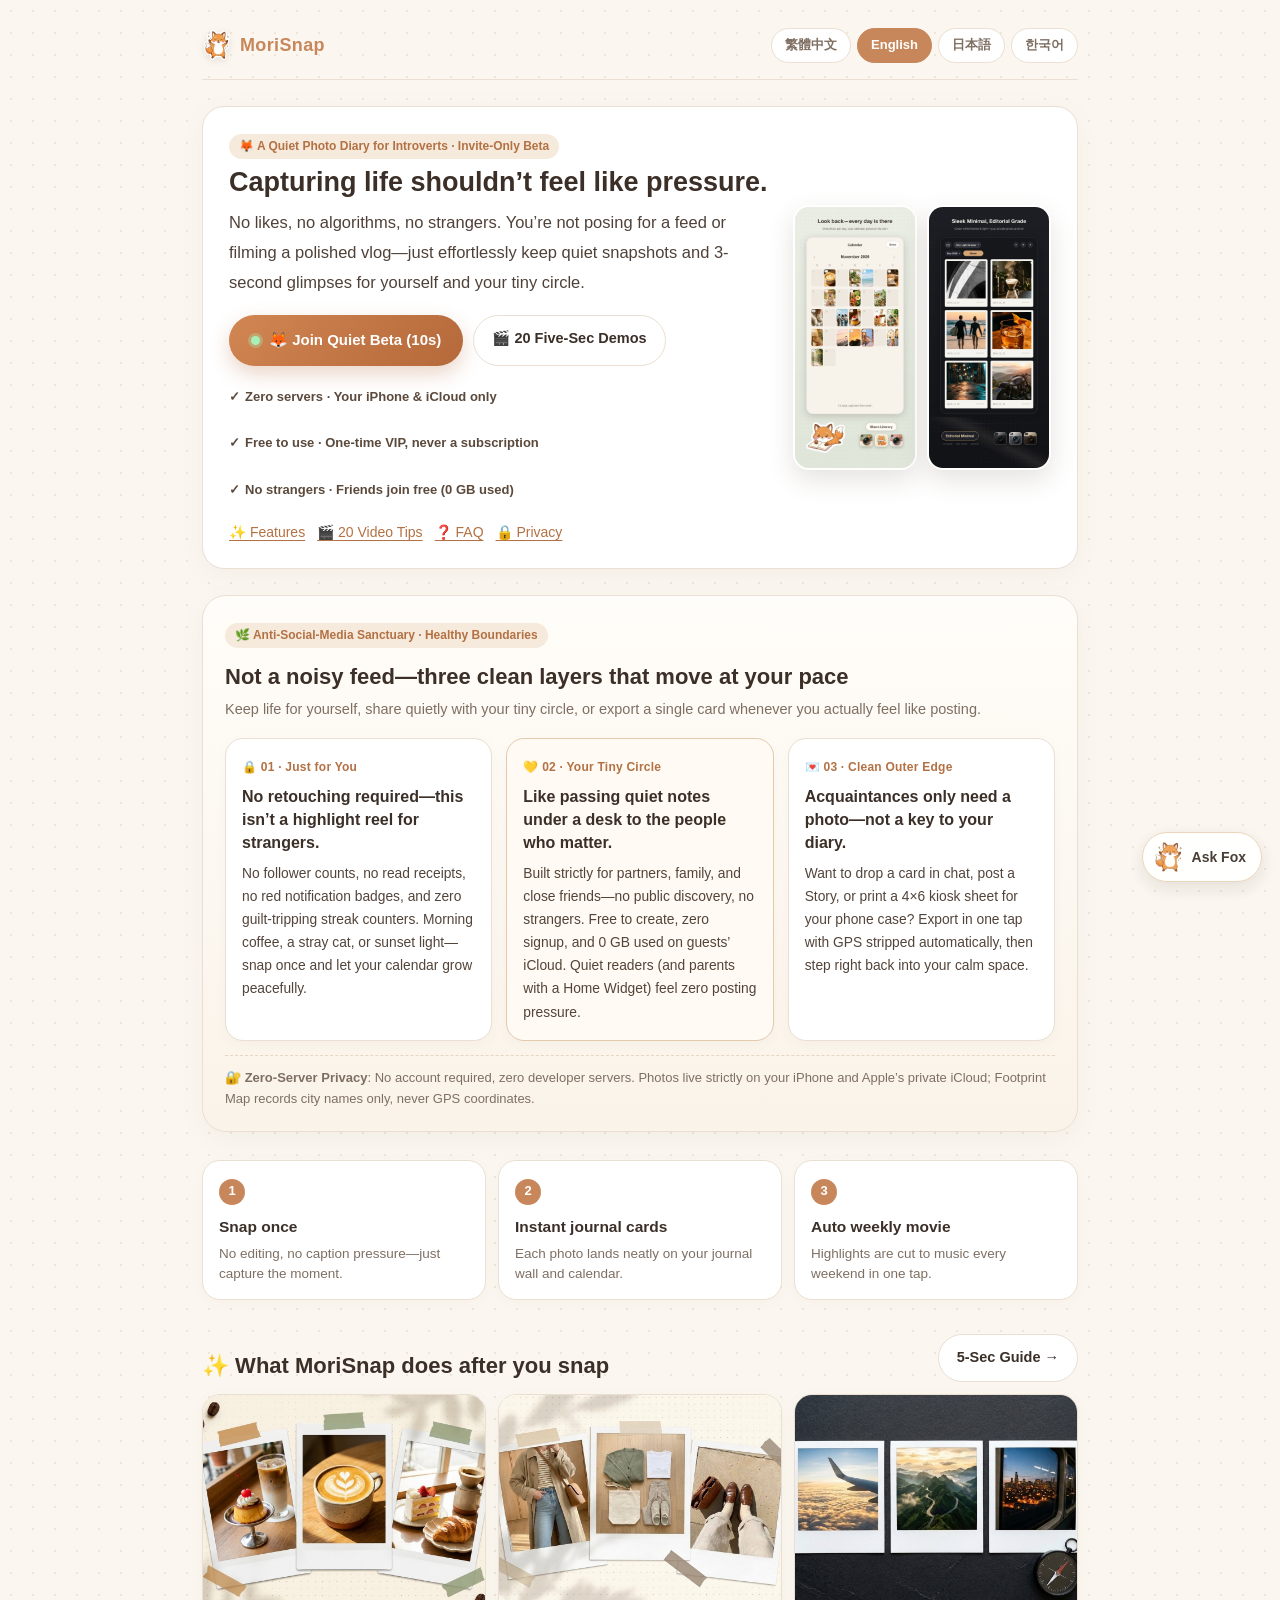
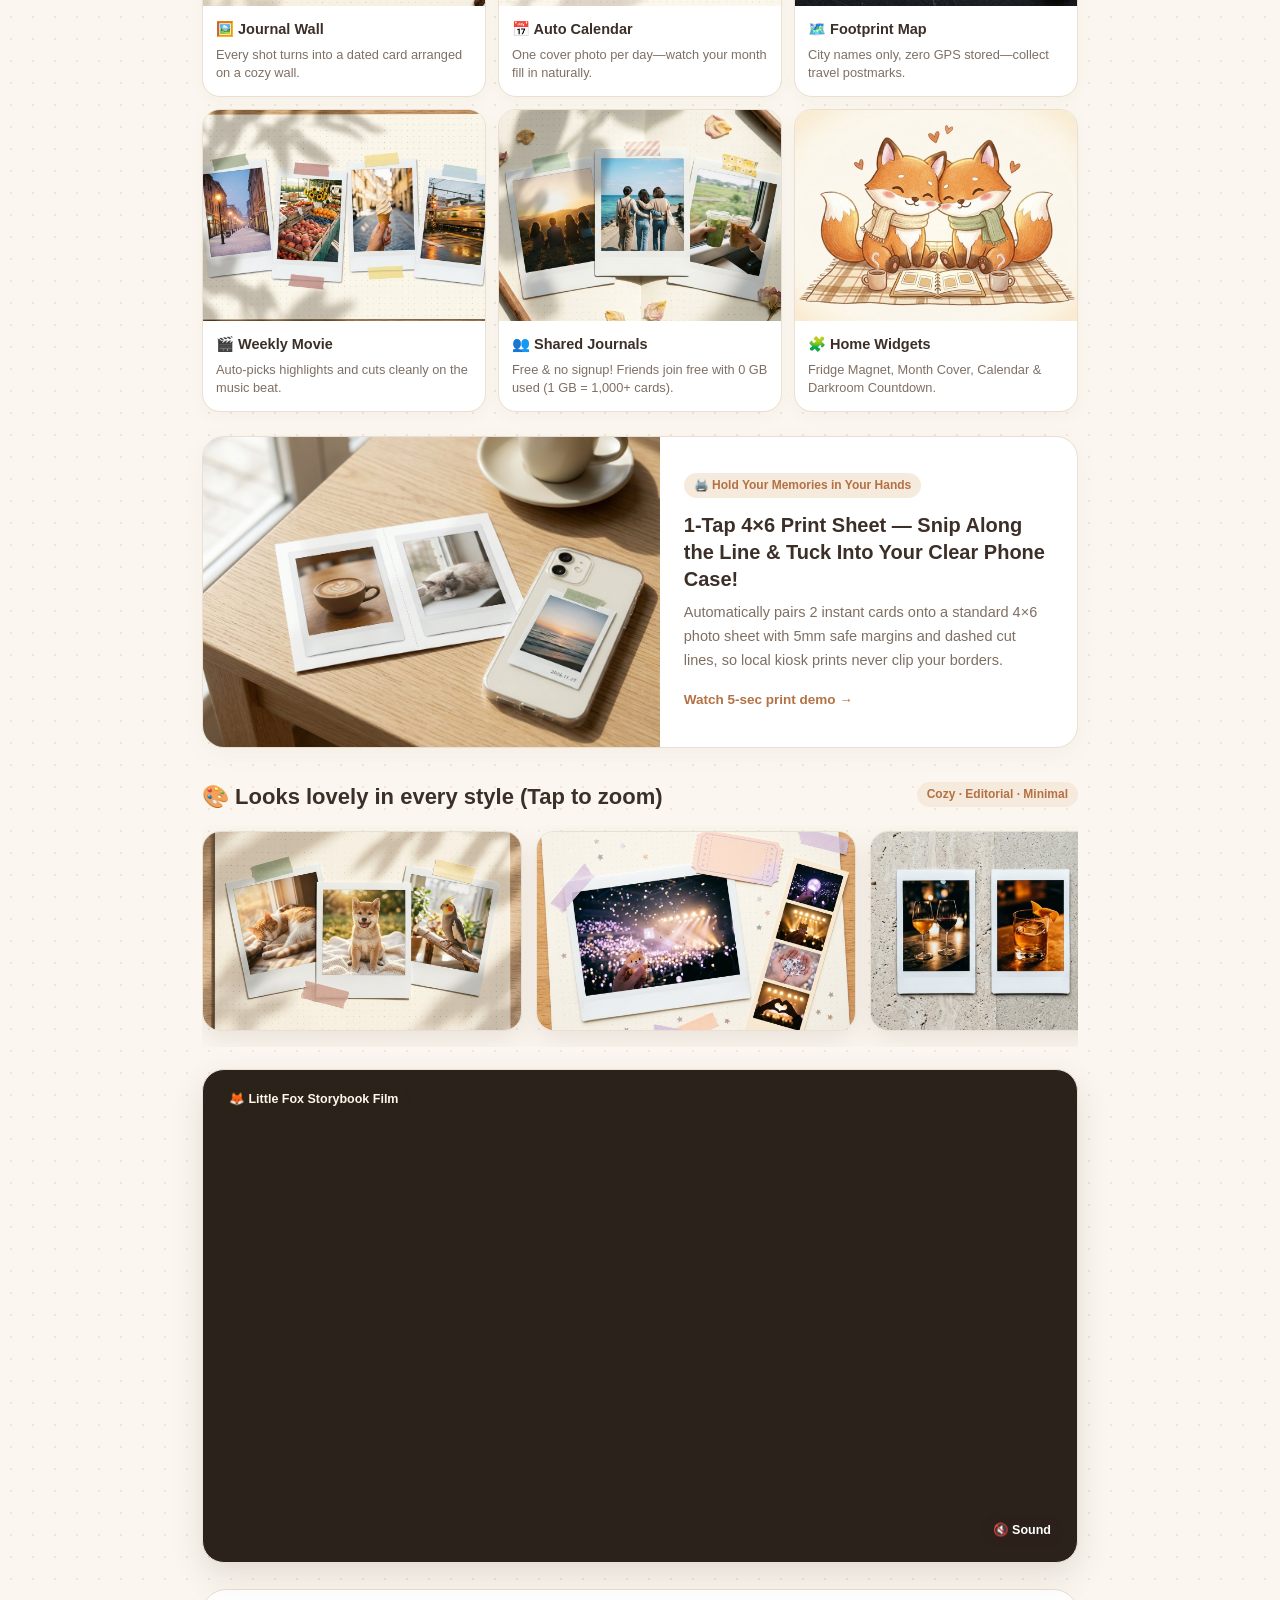
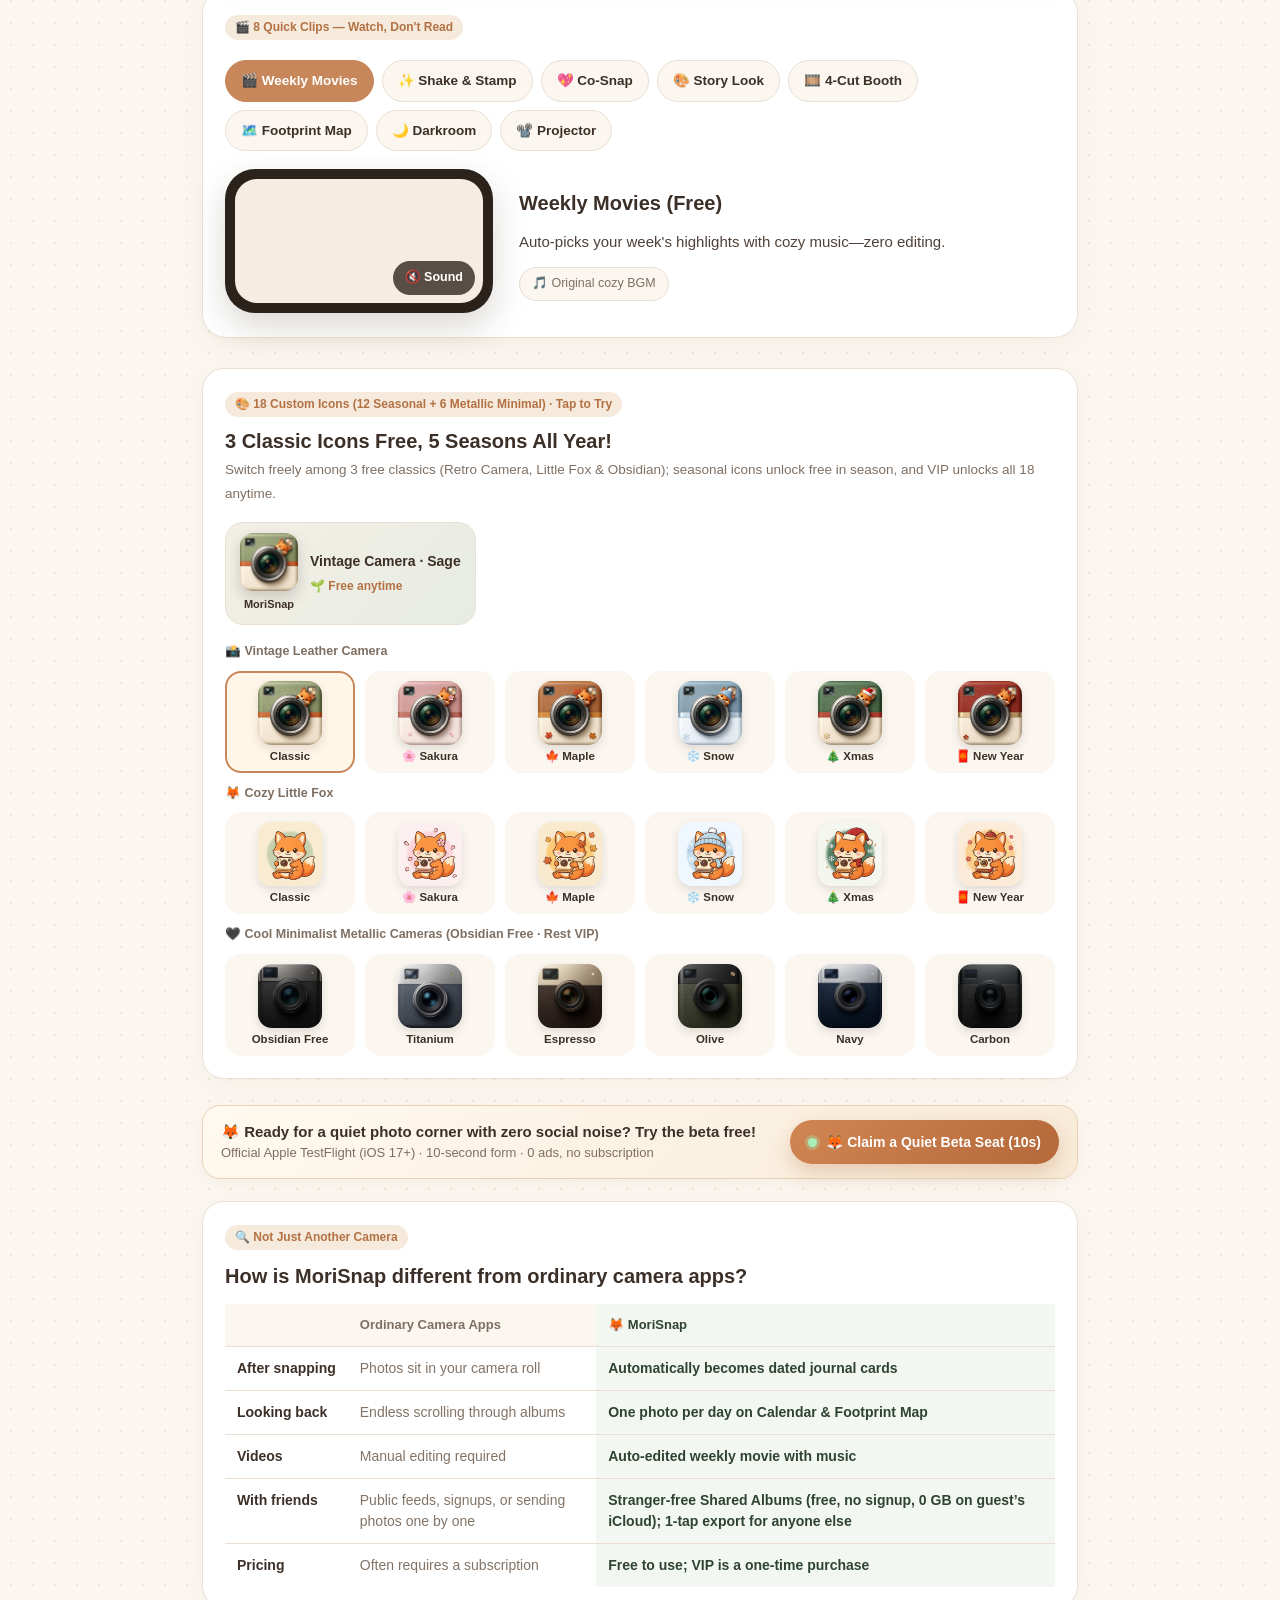
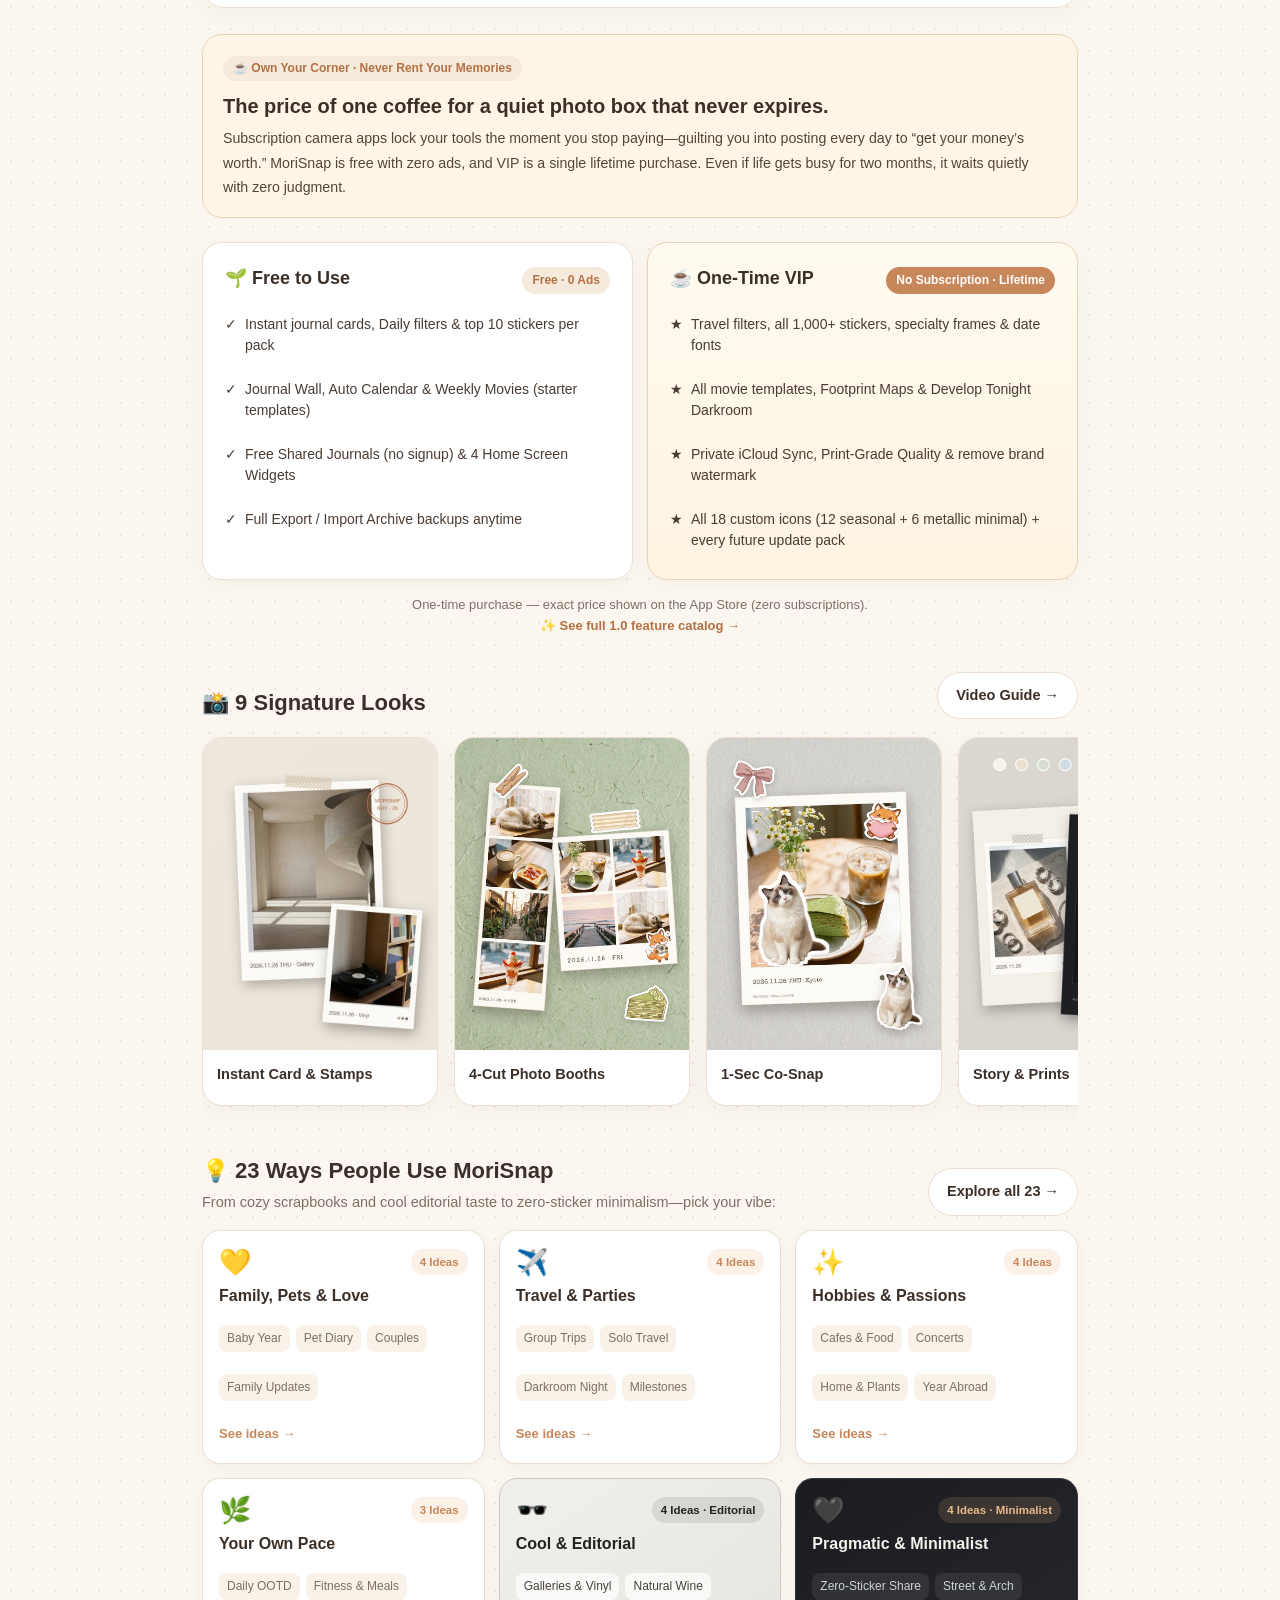
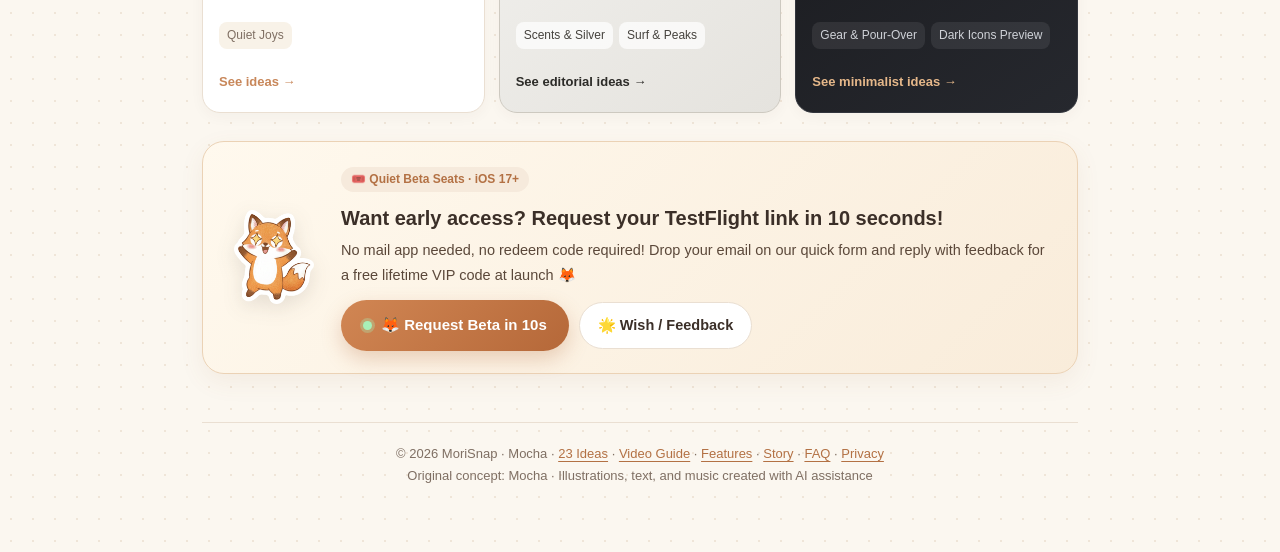
==== commit 6e24d231: "Update Hero slogan (Option B), 3 free classic icons, and 3 warm icons on hero_literary cards" ====
--- a/index.html
+++ b/index.html
@@ -3,11 +3,11 @@
 <head>
 <meta charset="utf-8">
 <meta name="viewport" content="width=device-width, initial-scale=1">
-<title>MoriSnap｜沒有讚數與陌生人的生活手帳・拍一下就記好今天</title>
-<meta name="description" content="給 I 人與懶人的無壓力拍照手帳：沒有讚數、沒有演算法、不加陌生人。照片自動變成手帳卡片，留給自己、只給最親近的人，VIP 一次買斷不訂閱。">
+<title>MoriSnap｜拍照和錄影，不該是壓力・沒有讚數與陌生人的生活手帳</title>
+<meta name="description" content="拍照和錄影，不該是壓力。沒有讚數、沒有演算法、不加陌生人，把每個不經意的瞬間與 3 秒片段，毫不費力留給自己和最親近的人。">
 <meta property="og:type" content="website">
-<meta property="og:title" content="MoriSnap｜沒有讚數與陌生人的生活手帳・拍一下就記好今天">
-<meta property="og:description" content="No likes. No algorithms. No strangers. Every photo becomes a cozy journal card for yourself and your tiny inner circle.">
+<meta property="og:title" content="MoriSnap｜拍照和錄影，不該是壓力・沒有讚數與陌生人的生活手帳">
+<meta property="og:description" content="Capturing life shouldn't feel like pressure. No likes, no algorithms, no strangers—effortlessly keep snapshots and 3-second glimpses for yourself and your tiny circle.">
 <meta property="og:image" content="https://mochachen1225-create.github.io/morisnap/assets/og-cover.jpg?v=2">
 <meta property="og:url" content="https://mochachen1225-create.github.io/morisnap/">
 <meta name="twitter:card" content="summary_large_image">
@@ -36,13 +36,13 @@
 </header>
 
 <!-- ==================== ZH ==================== -->
-<section class="lang-panel" data-lang="zh" data-title="MoriSnap｜沒有讚數與陌生人的生活手帳・拍一下就記好今天" id="zh" lang="zh-Hant">
+<section class="lang-panel" data-lang="zh" data-title="MoriSnap｜拍照和錄影，不該是壓力・沒有讚數與陌生人的生活手帳" id="zh" lang="zh-Hant">
   <!-- 1. 主標題 ＋ 月曆＆手帳牆主圖 -->
   <div class="hero" style="margin-bottom:14px">
     <div class="hero-text">
       <span class="badge">🦊 給 I 人與懶人的安靜拍照手帳 · TestFlight 搶先體驗</span>
-      <h1>沒有讚數，沒有演算法，也沒有陌生人。</h1>
-      <p class="lead">拍一張照片，只是因為今天的光很美，或是今天的麵很好吃。不用精修、不用向世界交代，按一下快門就自動收進屬於自己的手帳與月曆。</p>
+      <h1>拍照和錄影，不該是壓力。</h1>
+      <p class="lead">沒有讚數，沒有演算法，也沒有陌生人。這裡不是為了拍得很美給別人看、也不是要剪長篇 Vlog——把每個不經意的瞬間與 3 秒片段，毫不費力留給自己和最親近的人。</p>
       <div class="cta-row">
         <a class="beta-cta" href="beta.html#zh"><span class="beta-dot"></span>🦊 領取安靜體驗席位（10 秒）</a>
         <a class="cta-link" href="guide.html#zh">🎬 看 20 招 5 秒短片</a>
@@ -60,7 +60,7 @@
       </div>
     </div>
     <div class="hero-diary-pair" aria-label="Calendar &amp; Journal Wall">
-      <button type="button" data-zoom="assets/hero/hero_literary_zh.jpg"><img src="assets/hero/hero_literary_zh.jpg" alt="MoriSnap 溫柔文青月曆"></button>
+      <button type="button" data-zoom="assets/hero/hero_literary_zh.jpg?v=3"><img src="assets/hero/hero_literary_zh.jpg?v=3" alt="MoriSnap 溫柔文青月曆"></button>
       <button type="button" data-zoom="assets/hero/hero_cool_zh.jpg?v=2"><img src="assets/hero/hero_cool_zh.jpg?v=2" alt="MoriSnap 帥氣極簡手帳牆"></button>
     </div>
   </div>
@@ -173,9 +173,9 @@
   <div class="icon-showcase" data-icon-showcase>
     <div class="icon-showcase-top">
       <div>
-        <span class="badge">🎨 12 款季節 ＋ 6 款帥氣極簡預告 · 點擊試換</span>
-        <h2>經典 2 款免費換，5 大季節自動換裝！</h2>
-        <p class="icon-showcase-sub">當季免費解鎖，VIP 全年 12 款隨心切；帥氣金屬皮革系列也將隨更新登場。</p>
+        <span class="badge">🎨 18 款專屬圖示（12 季節 ＋ 6 金屬極簡）· 點擊試換</span>
+        <h2>經典 3 款免費換，5 大季節自動換裝！</h2>
+        <p class="icon-showcase-sub">復古相機、萌系小狐狸、曜石黑鈦 3 款經典免費隨心換；5 大季節當季免費，VIP 全年 18 款一次解鎖。</p>
       </div>
       <div class="icon-dock-preview">
         <div class="icon-dock-app">
@@ -206,14 +206,14 @@
       <button type="button" class="icon-pick" data-icon="assets/icons/b_christmas.jpg" data-name="小狐狸 · 聖誕節" data-tier="🎄 聖誕節免費 · VIP 全年"><img src="assets/icons/b_christmas.jpg" alt="🎄 聖誕" loading="lazy"><span>🎄 聖誕</span></button>
       <button type="button" class="icon-pick" data-icon="assets/icons/b_newyear.jpg" data-name="小狐狸 · 新年春節" data-tier="🧧 新年免費 · VIP 全年"><img src="assets/icons/b_newyear.jpg" alt="🧧 新年" loading="lazy"><span>🧧 新年</span></button>
     </div>
-    <div class="icon-row-label">🖤 帥氣金屬皮革相機（即將推出）</div>
+    <div class="icon-row-label">🖤 帥氣金屬皮革相機（曜石黑鈦免費 · 其餘 VIP）</div>
     <div class="icon-grid-6">
-      <button type="button" class="icon-pick" data-icon="assets/icons/m_obsidian.jpg" data-name="極簡相機 · 曜石黑鈦" data-tier="🛠️ 即將推出 · VIP 免費解鎖"><img src="assets/icons/m_obsidian.jpg" alt="曜石黑鈦" loading="lazy"><span>曜石黑鈦</span></button>
-      <button type="button" class="icon-pick" data-icon="assets/icons/m_titanium.jpg" data-name="極簡相機 · 原色鈦銀" data-tier="🛠️ 即將推出 · VIP 免費解鎖"><img src="assets/icons/m_titanium.jpg" alt="原色鈦銀" loading="lazy"><span>原色鈦銀</span></button>
-      <button type="button" class="icon-pick" data-icon="assets/icons/m_espresso.jpg" data-name="極簡相機 · 焦糖黃銅" data-tier="🛠️ 即將推出 · VIP 免費解鎖"><img src="assets/icons/m_espresso.jpg" alt="焦糖黃銅" loading="lazy"><span>焦糖黃銅</span></button>
-      <button type="button" class="icon-pick" data-icon="assets/icons/m_olive.jpg" data-name="極簡相機 · 英倫橄欖" data-tier="🛠️ 即將推出 · VIP 免費解鎖"><img src="assets/icons/m_olive.jpg" alt="英倫橄欖" loading="lazy"><span>英倫橄欖</span></button>
-      <button type="button" class="icon-pick" data-icon="assets/icons/m_navy.jpg" data-name="極簡相機 · 午夜深藍" data-tier="🛠️ 即將推出 · VIP 免費解鎖"><img src="assets/icons/m_navy.jpg" alt="午夜深藍" loading="lazy"><span>午夜深藍</span></button>
-      <button type="button" class="icon-pick" data-icon="assets/icons/m_carbon.jpg" data-name="極簡相機 · 碳纖暗紅" data-tier="🛠️ 即將推出 · VIP 免費解鎖"><img src="assets/icons/m_carbon.jpg" alt="碳纖暗紅" loading="lazy"><span>碳纖暗紅</span></button>
+      <button type="button" class="icon-pick" data-icon="assets/icons/m_obsidian.jpg" data-name="極簡相機 · 曜石黑鈦" data-tier="🌱 免費自由切換"><img src="assets/icons/m_obsidian.jpg" alt="曜石黑鈦免費" loading="lazy"><span>曜石免費</span></button>
+      <button type="button" class="icon-pick" data-icon="assets/icons/m_titanium.jpg" data-name="極簡相機 · 原色鈦銀" data-tier="★ VIP 永久解鎖"><img src="assets/icons/m_titanium.jpg" alt="原色鈦銀" loading="lazy"><span>原色鈦銀</span></button>
+      <button type="button" class="icon-pick" data-icon="assets/icons/m_espresso.jpg" data-name="極簡相機 · 焦糖黃銅" data-tier="★ VIP 永久解鎖"><img src="assets/icons/m_espresso.jpg" alt="焦糖黃銅" loading="lazy"><span>焦糖黃銅</span></button>
+      <button type="button" class="icon-pick" data-icon="assets/icons/m_olive.jpg" data-name="極簡相機 · 英倫橄欖" data-tier="★ VIP 永久解鎖"><img src="assets/icons/m_olive.jpg" alt="英倫橄欖" loading="lazy"><span>英倫橄欖</span></button>
+      <button type="button" class="icon-pick" data-icon="assets/icons/m_navy.jpg" data-name="極簡相機 · 午夜深藍" data-tier="★ VIP 永久解鎖"><img src="assets/icons/m_navy.jpg" alt="午夜深藍" loading="lazy"><span>午夜深藍</span></button>
+      <button type="button" class="icon-pick" data-icon="assets/icons/m_carbon.jpg" data-name="極簡相機 · 碳纖暗紅" data-tier="★ VIP 永久解鎖"><img src="assets/icons/m_carbon.jpg" alt="碳纖暗紅" loading="lazy"><span>碳纖暗紅</span></button>
     </div>
   </div>
 
@@ -271,7 +271,7 @@
         <li><span>★</span><span>旅行系列濾鏡、全部千款貼紙、質感相框與日期字體</span></li>
         <li><span>★</span><span>全部影片範本、足跡地圖與「今晚才顯影」暗房</span></li>
         <li><span>★</span><span>iCloud 個人同步、列印級畫質與移除品牌浮水印</span></li>
-        <li><span>★</span><span>全年 12 款季節圖示 ＋ 之後每次更新加的新素材</span></li>
+        <li><span>★</span><span>全年 18 款專屬圖示（12 季節＋6 金屬極簡）＋ 之後每次更新的新素材</span></li>
       </ul>
     </div>
   </div>
@@ -361,15 +361,15 @@
 </section>
 
 <!-- ==================== EN ==================== -->
-<section class="lang-panel" data-lang="en" data-title="MoriSnap | No likes, no algorithms, no strangers." id="en" lang="en">
+<section class="lang-panel" data-lang="en" data-title="MoriSnap | Capturing life shouldn’t feel like pressure." id="en" lang="en">
   <!-- 1. 主標題 ＋ 月曆＆手帳牆主圖 -->
   <div class="hero" style="margin-bottom:14px">
     <div class="hero-text">
       <span class="badge">🦊 A Quiet Photo Diary for Introverts · Invite-Only Beta</span>
-      <h1>No likes. No algorithms. No strangers.</h1>
-      <p class="lead">Take a photo just because today’s light was pretty, or lunch was really good. No retouching, no performing for a feed—snap once and keep it in your own quiet calendar and journal.</p>
+      <h1>Capturing life shouldn’t feel like pressure.</h1>
+      <p class="lead">No likes, no algorithms, no strangers. You’re not posing for a feed or filming a polished vlog—just effortlessly keep quiet snapshots and 3-second glimpses for yourself and your tiny circle.</p>
       <div class="cta-row">
-        <a class="beta-cta" href="beta.html#en"><span class="beta-dot"></span>🦊 Claim a Quiet Beta Seat (10s)</a>
+        <a class="beta-cta" href="beta.html#en"><span class="beta-dot"></span>🦊 Join Quiet Beta (10s)</a>
         <a class="cta-link" href="guide.html#en">🎬 20 Five-Sec Demos</a>
       </div>
       <ul class="hero-trust" aria-label="Trust guarantees">
@@ -385,7 +385,7 @@
       </div>
     </div>
     <div class="hero-diary-pair" aria-label="Calendar &amp; Journal Wall">
-      <button type="button" data-zoom="assets/hero/hero_literary_en.jpg"><img src="assets/hero/hero_literary_en.jpg" alt="MoriSnap Warm Literary Calendar"></button>
+      <button type="button" data-zoom="assets/hero/hero_literary_en.jpg?v=3"><img src="assets/hero/hero_literary_en.jpg?v=3" alt="MoriSnap Warm Literary Calendar"></button>
       <button type="button" data-zoom="assets/hero/hero_cool_en.jpg?v=2"><img src="assets/hero/hero_cool_en.jpg?v=2" alt="MoriSnap Cool Minimalist Wall"></button>
     </div>
   </div>
@@ -400,7 +400,7 @@
     <div class="boundary-grid">
       <article class="boundary-card">
         <span class="boundary-kicker">🔒 01 · Just for You</span>
-        <h3>No retouching required—this isn’t a storefront for strangers.</h3>
+        <h3>No retouching required—this isn’t a highlight reel for strangers.</h3>
         <p>No follower counts, no read receipts, no red notification badges, and zero guilt-tripping streak counters. Morning coffee, a stray cat, or sunset light—snap once and let your calendar grow peacefully.</p>
       </article>
       <article class="boundary-card is-intimate">
@@ -498,9 +498,9 @@
   <div class="icon-showcase" data-icon-showcase>
     <div class="icon-showcase-top">
       <div>
-        <span class="badge">🎨 12 Seasonal + 6 Cool Minimalist Preview · Tap to Try</span>
-        <h2>2 Classic Icons Free, 5 Seasons All Year!</h2>
-        <p class="icon-showcase-sub">Free in season, all 12 unlocked anytime for VIP—plus a sleek metallic leather line arriving soon.</p>
+        <span class="badge">🎨 18 Custom Icons (12 Seasonal + 6 Metallic Minimal) · Tap to Try</span>
+        <h2>3 Classic Icons Free, 5 Seasons All Year!</h2>
+        <p class="icon-showcase-sub">Switch freely among 3 free classics (Retro Camera, Little Fox &amp; Obsidian); seasonal icons unlock free in season, and VIP unlocks all 18 anytime.</p>
       </div>
       <div class="icon-dock-preview">
         <div class="icon-dock-app">
@@ -531,14 +531,14 @@
       <button type="button" class="icon-pick" data-icon="assets/icons/b_christmas.jpg" data-name="Little Fox · Christmas" data-tier="🎄 Free at Christmas · VIP anytime"><img src="assets/icons/b_christmas.jpg" alt="🎄 Xmas" loading="lazy"><span>🎄 Xmas</span></button>
       <button type="button" class="icon-pick" data-icon="assets/icons/b_newyear.jpg" data-name="Little Fox · New Year" data-tier="🧧 Free at New Year · VIP anytime"><img src="assets/icons/b_newyear.jpg" alt="🧧 New Year" loading="lazy"><span>🧧 New Year</span></button>
     </div>
-    <div class="icon-row-label">🖤 Cool Minimalist Metallic Cameras (Coming Soon)</div>
+    <div class="icon-row-label">🖤 Cool Minimalist Metallic Cameras (Obsidian Free · Rest VIP)</div>
     <div class="icon-grid-6">
-      <button type="button" class="icon-pick" data-icon="assets/icons/m_obsidian.jpg" data-name="Minimal Camera · Obsidian" data-tier="🛠️ Coming Soon · Included in VIP"><img src="assets/icons/m_obsidian.jpg" alt="Obsidian" loading="lazy"><span>Obsidian</span></button>
-      <button type="button" class="icon-pick" data-icon="assets/icons/m_titanium.jpg" data-name="Minimal Camera · Titanium" data-tier="🛠️ Coming Soon · Included in VIP"><img src="assets/icons/m_titanium.jpg" alt="Titanium" loading="lazy"><span>Titanium</span></button>
-      <button type="button" class="icon-pick" data-icon="assets/icons/m_espresso.jpg" data-name="Minimal Camera · Espresso" data-tier="🛠️ Coming Soon · Included in VIP"><img src="assets/icons/m_espresso.jpg" alt="Espresso" loading="lazy"><span>Espresso</span></button>
-      <button type="button" class="icon-pick" data-icon="assets/icons/m_olive.jpg" data-name="Minimal Camera · Olive" data-tier="🛠️ Coming Soon · Included in VIP"><img src="assets/icons/m_olive.jpg" alt="Olive" loading="lazy"><span>Olive</span></button>
-      <button type="button" class="icon-pick" data-icon="assets/icons/m_navy.jpg" data-name="Minimal Camera · Navy" data-tier="🛠️ Coming Soon · Included in VIP"><img src="assets/icons/m_navy.jpg" alt="Navy" loading="lazy"><span>Navy</span></button>
-      <button type="button" class="icon-pick" data-icon="assets/icons/m_carbon.jpg" data-name="Minimal Camera · Carbon" data-tier="🛠️ Coming Soon · Included in VIP"><img src="assets/icons/m_carbon.jpg" alt="Carbon" loading="lazy"><span>Carbon</span></button>
+      <button type="button" class="icon-pick" data-icon="assets/icons/m_obsidian.jpg" data-name="Minimal Camera · Obsidian" data-tier="🌱 Free Anytime"><img src="assets/icons/m_obsidian.jpg" alt="Obsidian Free" loading="lazy"><span>Obsidian Free</span></button>
+      <button type="button" class="icon-pick" data-icon="assets/icons/m_titanium.jpg" data-name="Minimal Camera · Titanium" data-tier="★ Unlocked with VIP"><img src="assets/icons/m_titanium.jpg" alt="Titanium" loading="lazy"><span>Titanium</span></button>
+      <button type="button" class="icon-pick" data-icon="assets/icons/m_espresso.jpg" data-name="Minimal Camera · Espresso" data-tier="★ Unlocked with VIP"><img src="assets/icons/m_espresso.jpg" alt="Espresso" loading="lazy"><span>Espresso</span></button>
+      <button type="button" class="icon-pick" data-icon="assets/icons/m_olive.jpg" data-name="Minimal Camera · Olive" data-tier="★ Unlocked with VIP"><img src="assets/icons/m_olive.jpg" alt="Olive" loading="lazy"><span>Olive</span></button>
+      <button type="button" class="icon-pick" data-icon="assets/icons/m_navy.jpg" data-name="Minimal Camera · Navy" data-tier="★ Unlocked with VIP"><img src="assets/icons/m_navy.jpg" alt="Navy" loading="lazy"><span>Navy</span></button>
+      <button type="button" class="icon-pick" data-icon="assets/icons/m_carbon.jpg" data-name="Minimal Camera · Carbon" data-tier="★ Unlocked with VIP"><img src="assets/icons/m_carbon.jpg" alt="Carbon" loading="lazy"><span>Carbon</span></button>
     </div>
   </div>
 
@@ -596,7 +596,7 @@
         <li><span>★</span><span>Travel filters, all 1,000+ stickers, specialty frames &amp; date fonts</span></li>
         <li><span>★</span><span>All movie templates, Footprint Maps &amp; Develop Tonight Darkroom</span></li>
         <li><span>★</span><span>Private iCloud Sync, Print-Grade Quality &amp; remove brand watermark</span></li>
-        <li><span>★</span><span>All 12 seasonal icons + every new sticker &amp; seasonal pack added in updates</span></li>
+        <li><span>★</span><span>All 18 custom icons (12 seasonal + 6 metallic minimal) + every future update pack</span></li>
       </ul>
     </div>
   </div>
@@ -686,13 +686,13 @@
 </section>
 
 <!-- ==================== JA ==================== -->
-<section class="lang-panel" data-lang="ja" data-title="MoriSnap｜いいねも、アルゴリズムも、知らない人もいない場所。" id="ja" lang="ja">
+<section class="lang-panel" data-lang="ja" data-title="MoriSnap｜写真も動画も、プレッシャーじゃなくていい。" id="ja" lang="ja">
   <!-- 1. 主標題 ＋ 月曆＆手帳牆主圖 -->
   <div class="hero" style="margin-bottom:14px">
     <div class="hero-text">
       <span class="badge">🦊 静かな写真日記 · TestFlight 先行体験</span>
-      <h1>いいねも、アルゴリズムも、知らない人もいない場所。</h1>
-      <p class="lead">今日の光がきれいだったから、今日のごはんがおいしかったから撮るだけ。加工も誰かへの報告もいらず、シャッターひとつで自分だけのカレンダーと手帳に静かに収まります。</p>
+      <h1>写真も動画も、プレッシャーじゃなくていい。</h1>
+      <p class="lead">いいねも、アルゴリズムも、知らない人もいない場所。誰かに見せるための加工や長尺 Vlog ではなく、ふとした瞬間と 3 秒の断片を、力を抜いて自分と大切な人だけに残せます。</p>
       <div class="cta-row">
         <a class="beta-cta" href="beta.html#ja"><span class="beta-dot"></span>🦊 静かな先行体験を申し込む（10 秒）</a>
         <a class="cta-link" href="guide.html#ja">🎬 20 本の 5 秒動画</a>
@@ -710,7 +710,7 @@
       </div>
     </div>
     <div class="hero-diary-pair" aria-label="Calendar &amp; Journal Wall">
-      <button type="button" data-zoom="assets/hero/hero_literary_ja.jpg"><img src="assets/hero/hero_literary_ja.jpg" alt="MoriSnap やさしい文青カレンダー"></button>
+      <button type="button" data-zoom="assets/hero/hero_literary_ja.jpg?v=3"><img src="assets/hero/hero_literary_ja.jpg?v=3" alt="MoriSnap やさしい紙モノカレンダー"></button>
       <button type="button" data-zoom="assets/hero/hero_cool_ja.jpg?v=2"><img src="assets/hero/hero_cool_ja.jpg?v=2" alt="MoriSnap クール極簡手帳ウォール"></button>
     </div>
   </div>
@@ -725,7 +725,7 @@
     <div class="boundary-grid">
       <article class="boundary-card">
         <span class="boundary-kicker">🔒 01 · 自分だけの避難所</span>
-        <h3>映える加工はいらない。誰かに好かれるためのショーウィンドウじゃないから。</h3>
+        <h3>映える加工はいらない。誰かに見せるためのショーウィンドウじゃないから。</h3>
         <p>フォロワー数も、既読通知も、赤いバッジも、連続投稿のプレッシャーも一切なし。朝のカフェラテ、帰り道の猫、窓辺の夕日——パッと撮って自分のカレンダーに静かにしまえます。</p>
       </article>
       <article class="boundary-card is-intimate">
@@ -776,7 +776,7 @@
   <!-- 5. 拍起來也很好看（加分區：風格美照牆、動畫、8 短片、12 季節圖示） -->
   <div class="section-head">
     <div><h2>🎨 どのテイストでも心地よく残せる（タップで拡大）</h2></div>
-    <span class="badge">文青 · クール · ミニマル</span>
+    <span class="badge">紙モノ · クール · ミニマル</span>
   </div>
   <div class="appstore-strip">
     <button type="button" class="appstore-shot" data-zoom="assets/scenes/family_02_pets.jpg"><img src="assets/scenes/family_02_pets.jpg" alt="ペットの毎日手帳" loading="lazy"></button>
@@ -823,9 +823,9 @@
   <div class="icon-showcase" data-icon-showcase>
     <div class="icon-showcase-top">
       <div>
-        <span class="badge">🎨 季節アイコン 12 種 ＋ クール版 6 種予告 · タップでお試し</span>
-        <h2>定番 2 種は無料、5 つの季節限定アイコンも！</h2>
-        <p class="icon-showcase-sub">無料版は季節ごとに解放、VIP は年中 12 種ぜんぶ自由。ミニマル金属レザー系も近日追加予定。</p>
+        <span class="badge">🎨 専用アイコン 18 種（季節 12 種 ＋ クール金属 6 種）· タップでお試し</span>
+        <h2>定番 3 種は無料、5 つの季節限定アイコンも！</h2>
+        <p class="icon-showcase-sub">レザーカメラ・子ぎつね・黒曜チタンの定番 3 種が無料。季節アイコンは当季無料、VIP は年中 18 種ぜんぶ自由！</p>
       </div>
       <div class="icon-dock-preview">
         <div class="icon-dock-app">
@@ -856,14 +856,14 @@
       <button type="button" class="icon-pick" data-icon="assets/icons/b_christmas.jpg" data-name="子ぎつね · クリスマス" data-tier="🎄 クリスマス無料 · VIPは年中"><img src="assets/icons/b_christmas.jpg" alt="🎄 聖夜" loading="lazy"><span>🎄 聖夜</span></button>
       <button type="button" class="icon-pick" data-icon="assets/icons/b_newyear.jpg" data-name="子ぎつね · 新年" data-tier="🧧 新年無料 · VIPは年中"><img src="assets/icons/b_newyear.jpg" alt="🧧 新年" loading="lazy"><span>🧧 新年</span></button>
     </div>
-    <div class="icon-row-label">🖤 クール金属レザーカメラ（近日公開予定）</div>
+    <div class="icon-row-label">🖤 クール金属レザーカメラ（黒曜チタン無料・その他 VIP）</div>
     <div class="icon-grid-6">
-      <button type="button" class="icon-pick" data-icon="assets/icons/m_obsidian.jpg" data-name="ミニマルカメラ · 黒曜チタン" data-tier="🛠️ 近日公開予定 · VIP に含まれます"><img src="assets/icons/m_obsidian.jpg" alt="黒曜チタン" loading="lazy"><span>黒曜チタン</span></button>
-      <button type="button" class="icon-pick" data-icon="assets/icons/m_titanium.jpg" data-name="ミニマルカメラ · 素地チタン" data-tier="🛠️ 近日公開予定 · VIP に含まれます"><img src="assets/icons/m_titanium.jpg" alt="素地チタン" loading="lazy"><span>素地チタン</span></button>
-      <button type="button" class="icon-pick" data-icon="assets/icons/m_espresso.jpg" data-name="ミニマルカメラ · 珈琲ブラス" data-tier="🛠️ 近日公開予定 · VIP に含まれます"><img src="assets/icons/m_espresso.jpg" alt="珈琲ブラス" loading="lazy"><span>珈琲ブラス</span></button>
-      <button type="button" class="icon-pick" data-icon="assets/icons/m_olive.jpg" data-name="ミニマルカメラ · 英国オリーブ" data-tier="🛠️ 近日公開予定 · VIP に含まれます"><img src="assets/icons/m_olive.jpg" alt="英国オリーブ" loading="lazy"><span>英国オリーブ</span></button>
-      <button type="button" class="icon-pick" data-icon="assets/icons/m_navy.jpg" data-name="ミニマルカメラ · 深海ネイビー" data-tier="🛠️ 近日公開予定 · VIP に含まれます"><img src="assets/icons/m_navy.jpg" alt="深海ネイビー" loading="lazy"><span>深海ネイビー</span></button>
-      <button type="button" class="icon-pick" data-icon="assets/icons/m_carbon.jpg" data-name="ミニマルカメラ · カーボン紅" data-tier="🛠️ 近日公開予定 · VIP に含まれます"><img src="assets/icons/m_carbon.jpg" alt="カーボン紅" loading="lazy"><span>カーボン紅</span></button>
+      <button type="button" class="icon-pick" data-icon="assets/icons/m_obsidian.jpg" data-name="ミニマルカメラ · 黒曜チタン" data-tier="🌱 いつでも無料"><img src="assets/icons/m_obsidian.jpg" alt="黒曜チタン無料" loading="lazy"><span>黒曜無料</span></button>
+      <button type="button" class="icon-pick" data-icon="assets/icons/m_titanium.jpg" data-name="ミニマルカメラ · 素地チタン" data-tier="★ VIP で永久解放"><img src="assets/icons/m_titanium.jpg" alt="素地チタン" loading="lazy"><span>素地チタン</span></button>
+      <button type="button" class="icon-pick" data-icon="assets/icons/m_espresso.jpg" data-name="ミニマルカメラ · 珈琲ブラス" data-tier="★ VIP で永久解放"><img src="assets/icons/m_espresso.jpg" alt="珈琲ブラス" loading="lazy"><span>珈琲ブラス</span></button>
+      <button type="button" class="icon-pick" data-icon="assets/icons/m_olive.jpg" data-name="ミニマルカメラ · 英国オリーブ" data-tier="★ VIP で永久解放"><img src="assets/icons/m_olive.jpg" alt="英国オリーブ" loading="lazy"><span>英国オリーブ</span></button>
+      <button type="button" class="icon-pick" data-icon="assets/icons/m_navy.jpg" data-name="ミニマルカメラ · 深海ネイビー" data-tier="★ VIP で永久解放"><img src="assets/icons/m_navy.jpg" alt="深海ネイビー" loading="lazy"><span>深海ネイビー</span></button>
+      <button type="button" class="icon-pick" data-icon="assets/icons/m_carbon.jpg" data-name="ミニマルカメラ · カーボン紅" data-tier="★ VIP で永久解放"><img src="assets/icons/m_carbon.jpg" alt="カーボン紅" loading="lazy"><span>カーボン紅</span></button>
     </div>
   </div>
 
@@ -921,7 +921,7 @@
         <li><span>★</span><span>旅フィルター、千種以上の全ステッカー、デザイン枠、日付フォント</span></li>
         <li><span>★</span><span>全ムービーテンプレート、足あとマップ、「今夜現像」暗室</span></li>
         <li><span>★</span><span>iCloud 個人同期、プリント高画質、ブランド透かし非表示</span></li>
-        <li><span>★</span><span>12 種季節アイコン年中自由 ＋ 今後のアップデート追加素材もすべて</span></li>
+        <li><span>★</span><span>全 18 種専用アイコン（季節 12 種＋金属 6 種）＋ 今後のアップデート追加素材</span></li>
       </ul>
     </div>
   </div>
@@ -1011,15 +1011,15 @@
 </section>
 
 <!-- ==================== KO ==================== -->
-<section class="lang-panel" data-lang="ko" data-title="MoriSnap | 좋아요도, 알고리즘도, 낯선 사람도 없는 곳." id="ko" lang="ko">
+<section class="lang-panel" data-lang="ko" data-title="MoriSnap | 사진도 영상도, 부담이 아니어야 하니까." id="ko" lang="ko">
   <!-- 1. 主標題 ＋ 月曆＆手帳牆主圖 -->
   <div class="hero" style="margin-bottom:14px">
     <div class="hero-text">
       <span class="badge">🦊 내향인을 위한 고요한 포토 다이어리 · 베타 체험</span>
-      <h1>좋아요도, 알고리즘도, 낯선 사람도 없는 곳.</h1>
-      <p class="lead">오늘 빛이 예뻐서, 오늘 먹은 한 끼가 맛있어서 툭 찍는 한 장. 보정도 남의 시선도 없이 셔터 한 번이면 나만의 달력과 다이어리 카드로 차곡차곡 쌓여요.</p>
+      <h1>사진도 영상도, 부담이 아니어야 하니까.</h1>
+      <p class="lead">좋아요도, 알고리즘도, 낯선 사람도 없는 곳. 남에게 보여줄 보정이나 거창한 브이로그가 아니라, 무심코 담은 순간과 3초 조각을 나 자신과 소중한 사람에게만 가볍게 남겨요.</p>
       <div class="cta-row">
-        <a class="beta-cta" href="beta.html#ko"><span class="beta-dot"></span>🦊 10초 만에 조용한 베타 신청</a>
+        <a class="beta-cta" href="beta.html#ko"><span class="beta-dot"></span>🦊 10초 만에 베타 먼저 써보기</a>
         <a class="cta-link" href="guide.html#ko">🎬 5초 영상 20개</a>
       </div>
       <ul class="hero-trust" aria-label="Trust guarantees">
@@ -1035,7 +1035,7 @@
       </div>
     </div>
     <div class="hero-diary-pair" aria-label="Calendar &amp; Journal Wall">
-      <button type="button" data-zoom="assets/hero/hero_literary_ko.jpg"><img src="assets/hero/hero_literary_ko.jpg" alt="MoriSnap 따뜻한 감성 달력"></button>
+      <button type="button" data-zoom="assets/hero/hero_literary_ko.jpg?v=3"><img src="assets/hero/hero_literary_ko.jpg?v=3" alt="MoriSnap 따뜻한 감성 달력"></button>
       <button type="button" data-zoom="assets/hero/hero_cool_ko.jpg?v=2"><img src="assets/hero/hero_cool_ko.jpg?v=2" alt="MoriSnap 시크 미니멀 다이어리 벽"></button>
     </div>
   </div>
@@ -1050,7 +1050,7 @@
     <div class="boundary-grid">
       <article class="boundary-card">
         <span class="boundary-kicker">🔒 01 · 온전히 나만의 기록</span>
-        <h3>예쁘게 보정할 필요 없어요. 남에게 잘 보이려는 쇼윈도가 아니니까.</h3>
+        <h3>예쁘게 보정할 필요 없어요. 남에게 보여주기 위한 피드가 아니니까요.</h3>
         <p>팔로워 수도, 읽음 표시도, 빨간 알림 배지도, 연속 출석 압박도 없어요. 아침 커피, 퇴근길 고양이, 창가 노을을 툭 찍어두면 나만의 달력이 조용히 채워집니다.</p>
       </article>
       <article class="boundary-card is-intimate">
@@ -1148,9 +1148,9 @@
   <div class="icon-showcase" data-icon-showcase>
     <div class="icon-showcase-top">
       <div>
-        <span class="badge">🎨 계절 아이콘 12종 ＋ 시크 미니멀 6종 예고 · 탭해 보기</span>
-        <h2>기본 2종 무료, 5가지 계절 한정 갈아입기!</h2>
-        <p class="icon-showcase-sub">계절마다 무료 해금, VIP는 연중 12종 자유 전환. 메탈 & 가죽 미니멀 라인도 곧 추가됩니다.</p>
+        <span class="badge">🎨 전용 아이콘 18종 (계절 12종 ＋ 메탈 미니멀 6종) · 탭해 보기</span>
+        <h2>기본 3종 무료, 5가지 계절 한정 갈아입기!</h2>
+        <p class="icon-showcase-sub">빈티지 카메라·아기 여우·옵시디언 기본 3종 무료! 계절 아이콘은 해당 시즌 무료, VIP는 연중 18종 자유 전환.</p>
       </div>
       <div class="icon-dock-preview">
         <div class="icon-dock-app">
@@ -1181,14 +1181,14 @@
       <button type="button" class="icon-pick" data-icon="assets/icons/b_christmas.jpg" data-name="아기 여우 · 크리스마스" data-tier="🎄 크리스마스 무료 · VIP 연중"><img src="assets/icons/b_christmas.jpg" alt="🎄 성탄" loading="lazy"><span>🎄 성탄</span></button>
       <button type="button" class="icon-pick" data-icon="assets/icons/b_newyear.jpg" data-name="아기 여우 · 새해" data-tier="🧧 새해 시즌 무료 · VIP 연중"><img src="assets/icons/b_newyear.jpg" alt="🧧 새해" loading="lazy"><span>🧧 새해</span></button>
     </div>
-    <div class="icon-row-label">🖤 시크 메탈 & 가죽 카메라 (출시 예정)</div>
+    <div class="icon-row-label">🖤 시크 메탈 & 가죽 카메라 (옵시디언 무료 · 나머지 VIP)</div>
     <div class="icon-grid-6">
-      <button type="button" class="icon-pick" data-icon="assets/icons/m_obsidian.jpg" data-name="미니멀 카메라 · 옵시디언" data-tier="🛠️ 출시 예정 · VIP 포함"><img src="assets/icons/m_obsidian.jpg" alt="옵시디언" loading="lazy"><span>옵시디언</span></button>
-      <button type="button" class="icon-pick" data-icon="assets/icons/m_titanium.jpg" data-name="미니멀 카메라 · 티타늄" data-tier="🛠️ 출시 예정 · VIP 포함"><img src="assets/icons/m_titanium.jpg" alt="티타늄" loading="lazy"><span>티타늄</span></button>
-      <button type="button" class="icon-pick" data-icon="assets/icons/m_espresso.jpg" data-name="미니멀 카메라 · 에스프레소" data-tier="🛠️ 출시 예정 · VIP 포함"><img src="assets/icons/m_espresso.jpg" alt="에스프레소" loading="lazy"><span>에스프레소</span></button>
-      <button type="button" class="icon-pick" data-icon="assets/icons/m_olive.jpg" data-name="미니멀 카메라 · 올리브" data-tier="🛠️ 출시 예정 · VIP 포함"><img src="assets/icons/m_olive.jpg" alt="올리브" loading="lazy"><span>올리브</span></button>
-      <button type="button" class="icon-pick" data-icon="assets/icons/m_navy.jpg" data-name="미니멀 카메라 · 미드나잇" data-tier="🛠️ 출시 예정 · VIP 포함"><img src="assets/icons/m_navy.jpg" alt="미드나잇" loading="lazy"><span>미드나잇</span></button>
-      <button type="button" class="icon-pick" data-icon="assets/icons/m_carbon.jpg" data-name="미니멀 카메라 · 카본 레드" data-tier="🛠️ 출시 예정 · VIP 포함"><img src="assets/icons/m_carbon.jpg" alt="카본 레드" loading="lazy"><span>카본 레드</span></button>
+      <button type="button" class="icon-pick" data-icon="assets/icons/m_obsidian.jpg" data-name="미니멀 카메라 · 옵시디언" data-tier="🌱 평생 무료 전환"><img src="assets/icons/m_obsidian.jpg" alt="옵시디언 무료" loading="lazy"><span>옵시디언 무료</span></button>
+      <button type="button" class="icon-pick" data-icon="assets/icons/m_titanium.jpg" data-name="미니멀 카메라 · 티타늄" data-tier="★ VIP 평생 해제"><img src="assets/icons/m_titanium.jpg" alt="티타늄" loading="lazy"><span>티타늄</span></button>
+      <button type="button" class="icon-pick" data-icon="assets/icons/m_espresso.jpg" data-name="미니멀 카메라 · 에스프레소" data-tier="★ VIP 평생 해제"><img src="assets/icons/m_espresso.jpg" alt="에스프레소" loading="lazy"><span>에스프레소</span></button>
+      <button type="button" class="icon-pick" data-icon="assets/icons/m_olive.jpg" data-name="미니멀 카메라 · 올리브" data-tier="★ VIP 평생 해제"><img src="assets/icons/m_olive.jpg" alt="올리브" loading="lazy"><span>올리브</span></button>
+      <button type="button" class="icon-pick" data-icon="assets/icons/m_navy.jpg" data-name="미니멀 카메라 · 미드나잇" data-tier="★ VIP 평생 해제"><img src="assets/icons/m_navy.jpg" alt="미드나잇" loading="lazy"><span>미드나잇</span></button>
+      <button type="button" class="icon-pick" data-icon="assets/icons/m_carbon.jpg" data-name="미니멀 카메라 · 카본 레드" data-tier="★ VIP 평생 해제"><img src="assets/icons/m_carbon.jpg" alt="카본 레드" loading="lazy"><span>카본 레드</span></button>
     </div>
   </div>
 
@@ -1221,7 +1221,7 @@
   <!-- 7. 價格（免費版 vs VIP 一次買斷） -->
   <div class="value-banner">
     <span class="badge">☕ 매달 빌려 쓰는 구독 스트레스 끝</span>
-    <h2>커피 한 잔 값으로, 평생 내 곁에 남는 작은 폴라로이드 우체통을.</h2>
+    <h2>커피 한 잔 값으로, 평생 내 곁에 남는 작은 포토카드 서랍을.</h2>
     <p>월 구독 카메라 앱은 해지하면 기능이 잠겨 ‘본전 뽑아야 해’라며 매일 찍게 만들죠. MoriSnap은 무료도 광고 0, VIP는 평생 단 한 번 구매! 바빠서 두 달 동안 못 열어도 아무 잔소리 없이 그 자리에서 조용히 기다려요.</p>
   </div>
   <div class="compare-grid">
@@ -1246,7 +1246,7 @@
         <li><span>★</span><span>여행 필터, 천 종 전체 스티커, 감성 프레임 및 날짜 폰트</span></li>
         <li><span>★</span><span>전체 영상 템플릿, 발자국 지도, &#x27;오늘 밤 현상&#x27; 감성 암실</span></li>
         <li><span>★</span><span>개인 iCloud 동기화, 인화급 고화질, 브랜드 워터마크 숨기기</span></li>
-        <li><span>★</span><span>12종 계절 아이콘 연중 자유 ＋ 앞으로 업데이트되는 모든 새 소재</span></li>
+        <li><span>★</span><span>전용 아이콘 18종(계절 12종＋메탈 6종) ＋ 앞으로 업데이트되는 모든 새 소재</span></li>
       </ul>
     </div>
   </div>
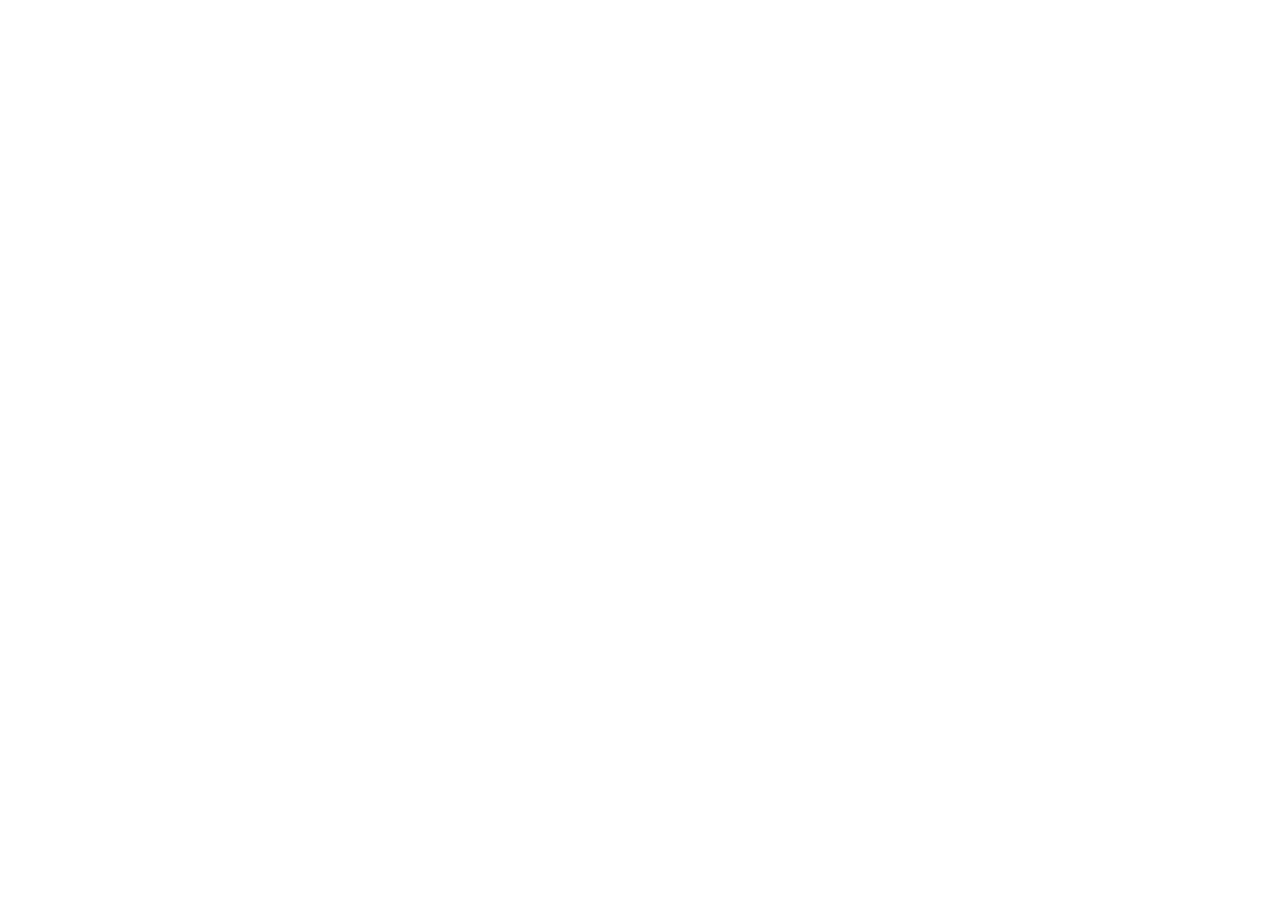
==== commit f0a6ac68: "Redirect legacy github.io site to https://morisnap.cozydot.app/" ====
--- a/index.html
+++ b/index.html
@@ -3,1479 +3,25 @@
 <head>
 <meta charset="utf-8">
 <meta name="viewport" content="width=device-width, initial-scale=1">
-<title>MoriSnap｜拍照和錄影，不該是壓力・沒有讚數與陌生人的生活手帳</title>
-<meta name="description" content="拍照和錄影，不該是壓力。沒有讚數、沒有演算法、不加陌生人，把每個不經意的瞬間與 3 秒片段，毫不費力留給自己和最親近的人。">
-<meta property="og:type" content="website">
-<meta property="og:title" content="MoriSnap｜拍照和錄影，不該是壓力・沒有讚數與陌生人的生活手帳">
-<meta property="og:description" content="Capturing life shouldn't feel like pressure. No likes, no algorithms, no strangers—effortlessly keep snapshots and 3-second glimpses for yourself and your tiny circle.">
-<meta property="og:image" content="https://mochachen1225-create.github.io/morisnap/assets/og-cover.jpg?v=2">
-<meta property="og:url" content="https://mochachen1225-create.github.io/morisnap/">
-<meta name="twitter:card" content="summary_large_image">
-<meta name="twitter:title" content="MoriSnap｜沒有讚數與陌生人的生活手帳・拍一下就記好今天">
-<meta name="twitter:description" content="No likes. No algorithms. No strangers. Snap once—your calendar, journal wall, footprint map &amp; weekly movie fill in automatically.">
-<meta name="twitter:image" content="https://mochachen1225-create.github.io/morisnap/assets/og-cover.jpg?v=2">
-<link rel="icon" type="image/png" href="assets/icons/favicon.png">
-<link rel="apple-touch-icon" href="assets/icons/apple-touch-icon.png">
-<link rel="stylesheet" href="style.css?v=20">
-</head>
-<body class="home-page">
-<main>
-<header>
-  <div class="topbar">
-    <a class="brand" href="index.html">
-      <img src="assets/fox_happy.png" alt="MoriSnap">
-      <span>MoriSnap</span>
-    </a>
-    <div class="lang-bar" role="tablist" aria-label="Language">
-      <button type="button" class="lang-btn" data-lang="zh">繁體中文</button>
-      <button type="button" class="lang-btn" data-lang="en">English</button>
-      <button type="button" class="lang-btn" data-lang="ja">日本語</button>
-      <button type="button" class="lang-btn" data-lang="ko">한국어</button>
-    </div>
-  </div>
-</header>
-
-<!-- ==================== ZH ==================== -->
-<section class="lang-panel" data-lang="zh" data-title="MoriSnap｜拍照和錄影，不該是壓力・沒有讚數與陌生人的生活手帳" id="zh" lang="zh-Hant">
-  <!-- 1. 主標題 ＋ 月曆＆手帳牆主圖 -->
-  <div class="hero" style="margin-bottom:14px">
-    <div class="hero-text">
-      <span class="badge">🦊 給 I 人與懶人的安靜拍照手帳 · TestFlight 搶先體驗</span>
-      <h1>拍照和錄影，不該是壓力。</h1>
-      <p class="lead">沒有讚數，沒有演算法，也沒有陌生人。這裡不是為了拍得很美給別人看、也不是要剪長篇 Vlog——把每個不經意的瞬間與 3 秒片段，毫不費力留給自己和最親近的人。</p>
-      <div class="cta-row">
-        <a class="beta-cta" href="beta.html#zh"><span class="beta-dot"></span>🦊 領取安靜體驗席位（10 秒）</a>
-        <a class="cta-link" href="guide.html#zh">🎬 看 20 招 5 秒短片</a>
-      </div>
-      <ul class="hero-trust" aria-label="Trust guarantees">
-        <li><span class="t-check">✓</span>零伺服器 · 照片只留給自己</li>
-        <li><span class="t-check">✓</span>免費可用 · VIP 一次買斷不訂閱</li>
-        <li><span class="t-check">✓</span>拒絕陌生人 · 親友免費共享 0 空間負擔</li>
-      </ul>
-      <div class="subnav" style="margin-top:10px">
-        <a href="features.html#zh">✨ 特色功能</a>
-        <a href="guide.html#zh">🎬 20 招短片</a>
-        <a href="support.html#zh">❓ 常見問題</a>
-        <a href="privacy.html#zh">🔒 隱私承諾</a>
-      </div>
-    </div>
-    <div class="hero-diary-pair" aria-label="Calendar &amp; Journal Wall">
-      <button type="button" data-zoom="assets/hero/hero_literary_zh.jpg?v=3"><img src="assets/hero/hero_literary_zh.jpg?v=3" alt="MoriSnap 溫柔文青月曆"></button>
-      <button type="button" data-zoom="assets/hero/hero_cool_zh.jpg?v=2"><img src="assets/hero/hero_cool_zh.jpg?v=2" alt="MoriSnap 帥氣極簡手帳牆"></button>
-    </div>
-  </div>
-
-  <!-- 6. I 人三層舒服邊界 ＋ 零伺服器隱私承諾 -->
-  <section class="boundary-section" aria-label="三層舒服人際邊界">
-    <div class="boundary-head">
-      <span class="badge">🌿 I 人最舒服的三層人際邊界 · 拒絕社群焦慮</span>
-      <h2>不是社交廣場，而是只照你節奏運轉的安靜避風港</h2>
-      <p>不需要為了發給全世界看而精挑細選——自己留著、只給真親友、或想打卡時一秒傳出，邊界清清楚楚。</p>
-    </div>
-    <div class="boundary-grid">
-      <article class="boundary-card">
-        <span class="boundary-kicker">🔒 01 · 留給自己</span>
-        <h3>照片不需要精修，因為這不是拿來討好別人的櫥窗。</h3>
-        <p>沒有追蹤名單、沒有「已讀」提示、沒有紅點通知，更不會有催促你的連續打卡數字。早起的拿鐵、路上的貓或窗台夕陽，隨手一拍就安安靜靜收進自己的月曆。</p>
-      </article>
-      <article class="boundary-card is-intimate">
-        <span class="boundary-kicker">💛 02 · 只給真親友</span>
-        <h3>像小時候在桌子底下傳紙條，只留給最在乎的少數人。</h3>
-        <p>拒絕陌生人亂入，沒有公開廣場。只給家人、另一半或真摯好友——免費就能開，受邀者免註冊、不吃對方的 iCloud 空間，只想當安靜讀者（或讓長輩放桌面 Widget 天天看）完全零發文壓力。</p>
-      </article>
-      <article class="boundary-card">
-        <span class="boundary-kicker">💌 03 · 俐落邊界感</span>
-        <h3>不熟的人，發張照片給他就夠了，不必放進你的生活。</h3>
-        <p>偶爾想發限動打卡、傳聊天室或印成 4×6 小卡塞手機殼？一鍵輸出成品直接傳出（自動清除 GPS）。在外面應酬完，轉身回到 MoriSnap，這裡依然只有你自己的節奏。</p>
-      </article>
-    </div>
-    <p class="boundary-foot">🔐 <strong>零伺服器隱私承諾</strong>：不用註冊帳號、沒有開發者伺服器，照片只存在你的 iPhone 與個人 iCloud；足跡地圖只記城市、不存精確座標。</p>
-  </section>
-
-  <!-- 2. 三步驟 -->
-  <div class="steps-3">
-    <div class="step-card"><span class="step-badge">1</span><div><strong>拍一下就好</strong><p>不用調色也不必寫字，按下快門立刻收好今天。</p></div></div>
-    <div class="step-card"><span class="step-badge">2</span><div><strong>自動變手帳卡片</strong><p>自動排進手帳牆與月曆，一天一張慢慢長成回憶。</p></div></div>
-    <div class="step-card"><span class="step-badge">3</span><div><strong>週末自動變小電影</strong><p>自動挑精華配上音樂，回顧這週只要點一下。</p></div></div>
-  </div>
-
-  <!-- 3. 拍完之後，MoriSnap 幫你做的事 -->
-  <div class="section-head">
-    <div><h2>✨ 拍完之後，MoriSnap 幫你做的事</h2></div>
-    <a class="cta-link" href="guide.html#zh">看 5 秒教學 →</a>
-  </div>
-  <div class="after-grid">
-    <a class="after-card" href="guide.html#zh-basics"><img src="assets/scenes/hobby_01_cafe.jpg" alt="🖼️ 手帳牆" loading="lazy"><div class="after-body"><strong>🖼️ 手帳牆</strong><span>每張照片自動變有日期的手帳卡，一整面牆隨手翻。</span></div></a>
-    <a class="after-card" href="guide.html#zh-poster"><img src="assets/scenes/daily_01_ootd.jpg" alt="📅 自動月曆" loading="lazy"><div class="after-body"><strong>📅 自動月曆</strong><span>一天一張當封面，整個月的生活軌跡一眼看完。</span></div></a>
-    <a class="after-card" href="guide.html#zh-map"><img src="assets/scenes/minimal_04_city_map.jpg" alt="🗺️ 足跡地圖" loading="lazy"><div class="after-body"><strong>🗺️ 足跡地圖</strong><span>只記城市、不存座標，集滿走過城市的專屬郵戳。</span></div></a>
-    <a class="after-card" href="guide.html#zh-poster"><img src="assets/scenes/hobby_04_year_abroad.jpg" alt="🎬 每週小電影" loading="lazy"><div class="after-body"><strong>🎬 每週小電影</strong><span>自動挑精華配樂剪輯，週末一鍵產出專屬回憶小電影。</span></div></a>
-    <a class="after-card" href="guide.html#zh-shared"><img src="assets/scenes/travel_01_friends_back.jpg" alt="👥 共享手帳" loading="lazy"><div class="after-body"><strong>👥 共享手帳</strong><span>免費免帳號！朋友免費加入、不吃對方空間，1GB 可放 1,000+ 張。</span></div></a>
-    <a class="after-card" href="guide.html#zh-widget"><img src="assets/scenes/family_03_couple_foxes.jpg" alt="🧩 桌面小工具" loading="lazy"><div class="after-body"><strong>🧩 桌面小工具</strong><span>冰箱貼、本月封面、磁鐵月曆與暗房倒數，照片直接上桌面。</span></div></a>
-  </div>
-
-  <a class="print-hero-card" href="guide.html#zh-print">
-    <img src="assets/scenes/physical_4x6_phonecase.jpg" alt="4×6 實體列印卡片與手機透明殼背貼實景" loading="lazy">
-    <div class="print-hero-body">
-      <span class="badge">🖨️ 不只存在手機，還能印出來拿在手上</span>
-      <h3>一鍵排 4×6 實體列印，沿虛線剪開剛好塞進手機透明殼！</h3>
-      <p>自動把 2 張拍立得風卡片排進標準 4×6 相紙，貼心預留 5mm 安全邊與中央虛線——到超商或相館印出來絕不被切邊，直接夾進手機殼背後或貼在手帳本裡。</p>
-      <span class="print-hero-link">看 5 秒列印排版示範 →</span>
-    </div>
-  </a>
-
-  <!-- 5. 拍起來也很好看（加分區：風格美照牆、動畫、8 短片、12 季節圖示） -->
-  <div class="section-head">
-    <div><h2>🎨 拍起來也很好看（風格靈感牆，點圖放大）</h2></div>
-    <span class="badge">文青 · 酷感 · 極簡</span>
-  </div>
-  <div class="appstore-strip">
-    <button type="button" class="appstore-shot" data-zoom="assets/scenes/family_02_pets.jpg"><img src="assets/scenes/family_02_pets.jpg" alt="毛孩日常手帳" loading="lazy"></button>
-    <button type="button" class="appstore-shot" data-zoom="assets/scenes/hobby_02_concert.jpg"><img src="assets/scenes/hobby_02_concert.jpg" alt="演唱會與四格拍貼" loading="lazy"></button>
-    <button type="button" class="appstore-shot" data-zoom="assets/scenes/cool_02_wine_bar.jpg"><img src="assets/scenes/cool_02_wine_bar.jpg" alt="自然酒餐酒館" loading="lazy"></button>
-    <button type="button" class="appstore-shot" data-zoom="assets/scenes/hobby_03_plants_home.jpg"><img src="assets/scenes/hobby_03_plants_home.jpg" alt="陽光植物房間角落" loading="lazy"></button>
-    <button type="button" class="appstore-shot" data-zoom="assets/scenes/minimal_03_gear_hobby.jpg"><img src="assets/scenes/minimal_03_gear_hobby.jpg" alt="手沖咖啡與裝備收藏" loading="lazy"></button>
-    <button type="button" class="appstore-shot" data-zoom="assets/scenes/travel_02_solo_sea.jpg"><img src="assets/scenes/travel_02_solo_sea.jpg" alt="海邊與粉金夕陽天空" loading="lazy"></button>
-    <button type="button" class="appstore-shot" data-zoom="assets/scenes/cool_04_mountain_surf.jpg"><img src="assets/scenes/cool_04_mountain_surf.jpg" alt="雲海日出與衝浪背影" loading="lazy"></button>
-    <button type="button" class="appstore-shot" data-zoom="assets/scenes/daily_03_sunset_book.jpg"><img src="assets/scenes/daily_03_sunset_book.jpg" alt="橘色夕陽與書本咖啡" loading="lazy"></button>
-  </div>
-
-  <div class="hero-cinema" data-single-video>
-    <span class="cinema-badge">🦊 小狐狸生活手帳動畫</span>
-    <video class="hero-vid" src="assets/videos/demo_fox_story.mp4" autoplay muted loop playsinline preload="metadata"></video>
-    <button type="button" class="sound-pill" data-muted-label="🔇 開啟音樂" data-unmuted-label="🔊 播放中">🔇 開啟音樂</button>
-  </div>
-
-  <div class="theater-wrap" data-theater>
-    <span class="badge">🎬 8 支玩法短片 · 看畫面秒懂</span>
-    <div class="theater-tabs" role="tablist">
-      <button type="button" class="theater-tab active" data-src="assets/videos/demo_photo_dump.mp4" data-title="每週小電影（免費）" data-desc="自動挑精華配上音樂，免剪片週末一鍵出片。" data-meta="🎵 內建原創輕音樂">🎬 每週小電影</button>
-      <button type="button" class="theater-tab" data-src="assets/videos/demo_shake_stamp.mp4" data-title="搖一搖換貼紙 ＋ 心情戳印" data-desc="搖手機換貼紙，點一下蓋上木頭感戳印。" data-meta="🔊 開聲音聽戳印聲">✨ 搖一搖＆戳印</button>
-      <button type="button" class="theater-tab" data-src="assets/videos/demo_cosnap.mp4" data-title="本機 1 秒去背「合拍」" data-desc="毛孩或偶像一秒去背，進相機隨時合照。" data-meta="💖 100% 本機去背">💖 去背合拍</button>
-      <button type="button" class="theater-tab" data-src="assets/videos/demo_story_colors.mp4" data-title="多色棉紙限動換裝" data-desc="多款棉紙底色＋夾子膠帶，一鍵換裝發限動。" data-meta="🎨 經典棉紙免費">🎨 限動換裝</button>
-      <button type="button" class="theater-tab" data-src="assets/videos/demo_fourcut.mp4" data-title="韓系 ＆ 日系四格拍貼" data-desc="在家倒數連拍或挑相簿，一秒出四格成品。" data-meta="🎞️ 1×4 / 2×2 任選">🎞️ 四格拍貼</button>
-      <button type="button" class="theater-tab" data-src="assets/videos/demo_footprint_map.mp4" data-title="足跡地圖 ＆ 城市郵戳" data-desc="只記城市不存座標，集滿專屬城市郵戳。" data-meta="🗺️ 多款紙紋地圖">🗺️ 足跡地圖</button>
-      <button type="button" class="theater-tab" data-src="assets/videos/demo_darkroom.mp4" data-title="「今晚才顯影」暗房" data-desc="白天先放暗房，約定時間一到全部洗出來。" data-meta="🌙 自訂顯影時間">🌙 暗房顯影</button>
-      <button type="button" class="theater-tab" data-src="assets/videos/demo_projector.mp4" data-title="時光放映機：復古幻燈片" data-desc="伴隨真實「喀噠」換片聲，慢慢回味整個月。" data-meta="🔊 開聲音聽喀噠聲">📽️ 時光放映機</button>
-    </div>
-    <div class="theater-stage">
-      <div class="phone-frame">
-        <video class="theater-video" src="assets/videos/demo_photo_dump.mp4" autoplay muted loop playsinline preload="metadata"></video>
-        <button type="button" class="sound-pill" data-muted-label="🔇 開啟音樂" data-unmuted-label="🔊 播放中">🔇 開啟音樂</button>
-      </div>
-      <div class="theater-info">
-        <h3 class="theater-title">每週小電影（免費）</h3>
-        <p class="theater-desc">自動挑精華配上音樂，免剪片週末一鍵出片。</p>
-        <span class="theater-meta">🎵 內建原創輕音樂</span>
-      </div>
-    </div>
-  </div>
-
-  <div class="icon-showcase" data-icon-showcase>
-    <div class="icon-showcase-top">
-      <div>
-        <span class="badge">🎨 18 款專屬圖示（12 季節 ＋ 6 金屬極簡）· 點擊試換</span>
-        <h2>經典 3 款免費換，5 大季節自動換裝！</h2>
-        <p class="icon-showcase-sub">復古相機、萌系小狐狸、曜石黑鈦 3 款經典免費隨心換；5 大季節當季免費，VIP 全年 18 款一次解鎖。</p>
-      </div>
-      <div class="icon-dock-preview">
-        <div class="icon-dock-app">
-          <img class="dock-img" src="assets/icons/d_classic.jpg" alt="MoriSnap App Icon">
-          <span>MoriSnap</span>
-        </div>
-        <div class="icon-dock-meta">
-          <strong class="dock-name">復古相機 · 經典鼠尾草</strong>
-          <span class="dock-tier">🌱 免費自由切換</span>
-        </div>
-      </div>
-    </div>
-    <div class="icon-row-label">📸 復古皮革相機</div>
-    <div class="icon-grid-6">
-      <button type="button" class="icon-pick active" data-icon="assets/icons/d_classic.jpg" data-name="復古相機 · 經典鼠尾草" data-tier="🌱 免費自由切換"><img src="assets/icons/d_classic.jpg" alt="經典免費" loading="lazy"><span>經典免費</span></button>
-      <button type="button" class="icon-pick" data-icon="assets/icons/d_sakura.jpg" data-name="復古相機 · 櫻花季" data-tier="🌸 櫻花季免費 · VIP 全年"><img src="assets/icons/d_sakura.jpg" alt="🌸 櫻花" loading="lazy"><span>🌸 櫻花</span></button>
-      <button type="button" class="icon-pick" data-icon="assets/icons/d_maple.jpg" data-name="復古相機 · 楓葉季" data-tier="🍁 楓葉季免費 · VIP 全年"><img src="assets/icons/d_maple.jpg" alt="🍁 楓葉" loading="lazy"><span>🍁 楓葉</span></button>
-      <button type="button" class="icon-pick" data-icon="assets/icons/d_snow.jpg" data-name="復古相機 · 下雪季" data-tier="❄️ 下雪季免費 · VIP 全年"><img src="assets/icons/d_snow.jpg" alt="❄️ 下雪" loading="lazy"><span>❄️ 下雪</span></button>
-      <button type="button" class="icon-pick" data-icon="assets/icons/d_christmas.jpg" data-name="復古相機 · 聖誕節" data-tier="🎄 聖誕節免費 · VIP 全年"><img src="assets/icons/d_christmas.jpg" alt="🎄 聖誕" loading="lazy"><span>🎄 聖誕</span></button>
-      <button type="button" class="icon-pick" data-icon="assets/icons/d_newyear.jpg" data-name="復古相機 · 新年春節" data-tier="🧧 新年免費 · VIP 全年"><img src="assets/icons/d_newyear.jpg" alt="🧧 新年" loading="lazy"><span>🧧 新年</span></button>
-    </div>
-    <div class="icon-row-label">🦊 萌系抱相機小狐狸</div>
-    <div class="icon-grid-6">
-      <button type="button" class="icon-pick" data-icon="assets/icons/b_classic.jpg" data-name="小狐狸 · 經典奶油" data-tier="🌱 免費自由切換"><img src="assets/icons/b_classic.jpg" alt="經典免費" loading="lazy"><span>經典免費</span></button>
-      <button type="button" class="icon-pick" data-icon="assets/icons/b_sakura.jpg" data-name="小狐狸 · 櫻花季" data-tier="🌸 櫻花季免費 · VIP 全年"><img src="assets/icons/b_sakura.jpg" alt="🌸 櫻花" loading="lazy"><span>🌸 櫻花</span></button>
-      <button type="button" class="icon-pick" data-icon="assets/icons/b_maple.jpg" data-name="小狐狸 · 楓葉季" data-tier="🍁 楓葉季免費 · VIP 全年"><img src="assets/icons/b_maple.jpg" alt="🍁 楓葉" loading="lazy"><span>🍁 楓葉</span></button>
-      <button type="button" class="icon-pick" data-icon="assets/icons/b_snow.jpg" data-name="小狐狸 · 下雪季" data-tier="❄️ 下雪季免費 · VIP 全年"><img src="assets/icons/b_snow.jpg" alt="❄️ 下雪" loading="lazy"><span>❄️ 下雪</span></button>
-      <button type="button" class="icon-pick" data-icon="assets/icons/b_christmas.jpg" data-name="小狐狸 · 聖誕節" data-tier="🎄 聖誕節免費 · VIP 全年"><img src="assets/icons/b_christmas.jpg" alt="🎄 聖誕" loading="lazy"><span>🎄 聖誕</span></button>
-      <button type="button" class="icon-pick" data-icon="assets/icons/b_newyear.jpg" data-name="小狐狸 · 新年春節" data-tier="🧧 新年免費 · VIP 全年"><img src="assets/icons/b_newyear.jpg" alt="🧧 新年" loading="lazy"><span>🧧 新年</span></button>
-    </div>
-    <div class="icon-row-label">🖤 帥氣金屬皮革相機（曜石黑鈦免費 · 其餘 VIP）</div>
-    <div class="icon-grid-6">
-      <button type="button" class="icon-pick" data-icon="assets/icons/m_obsidian.jpg" data-name="極簡相機 · 曜石黑鈦" data-tier="🌱 免費自由切換"><img src="assets/icons/m_obsidian.jpg" alt="曜石黑鈦免費" loading="lazy"><span>曜石免費</span></button>
-      <button type="button" class="icon-pick" data-icon="assets/icons/m_titanium.jpg" data-name="極簡相機 · 原色鈦銀" data-tier="★ VIP 永久解鎖"><img src="assets/icons/m_titanium.jpg" alt="原色鈦銀" loading="lazy"><span>原色鈦銀</span></button>
-      <button type="button" class="icon-pick" data-icon="assets/icons/m_espresso.jpg" data-name="極簡相機 · 焦糖黃銅" data-tier="★ VIP 永久解鎖"><img src="assets/icons/m_espresso.jpg" alt="焦糖黃銅" loading="lazy"><span>焦糖黃銅</span></button>
-      <button type="button" class="icon-pick" data-icon="assets/icons/m_olive.jpg" data-name="極簡相機 · 英倫橄欖" data-tier="★ VIP 永久解鎖"><img src="assets/icons/m_olive.jpg" alt="英倫橄欖" loading="lazy"><span>英倫橄欖</span></button>
-      <button type="button" class="icon-pick" data-icon="assets/icons/m_navy.jpg" data-name="極簡相機 · 午夜深藍" data-tier="★ VIP 永久解鎖"><img src="assets/icons/m_navy.jpg" alt="午夜深藍" loading="lazy"><span>午夜深藍</span></button>
-      <button type="button" class="icon-pick" data-icon="assets/icons/m_carbon.jpg" data-name="極簡相機 · 碳纖暗紅" data-tier="★ VIP 永久解鎖"><img src="assets/icons/m_carbon.jpg" alt="碳纖暗紅" loading="lazy"><span>碳纖暗紅</span></button>
-    </div>
-  </div>
-
-  <div class="mid-cta">
-    <div class="mid-cta-text">
-      <strong>🦊 想擁有一個沒有陌生人打擾的安靜角落嗎？現在就能免費試玩！</strong>
-      <span>Apple 官方 TestFlight（iOS 17+）· 10 秒留信箱免開郵件 App · 0 廣告、不訂閱</span>
-    </div>
-    <a class="beta-cta" href="beta.html#zh"><span class="beta-dot"></span>🦊 10 秒領取安靜體驗席位</a>
-  </div>
-
-  <!-- 4. 不是一般的相機：比較表 -->
-  <div class="vs-wrap">
-    <span class="badge">🔍 不是一般的相機</span>
-    <h2>跟一般相機 App 有什麼不一樣？</h2>
-    <table class="vs-table">
-      <thead>
-        <tr><th></th><th>一般相機 App</th><th class="vs-mori">🦊 MoriSnap</th></tr>
-      </thead>
-      <tbody>
-        <tr><td class="vs-label">拍完之後</td><td class="vs-other">照片躺在相簿裡</td><td class="vs-mori">自動變成有日期的手帳卡片</td></tr>
-        <tr><td class="vs-label">回顧</td><td class="vs-other">要自己翻相簿</td><td class="vs-mori">月曆一天一張、足跡地圖一眼看完</td></tr>
-        <tr><td class="vs-label">影片</td><td class="vs-other">要自己剪</td><td class="vs-mori">每週自動剪成配樂小電影</td></tr>
-        <tr><td class="vs-label">跟朋友</td><td class="vs-other">一張一張傳、要辦帳號或各自花錢</td><td class="vs-mori">不加陌生人的免費共享手帳（免註冊、受邀親友免費加入且 0 iCloud 空間負擔）；對外分享一秒存圖</td></tr>
-        <tr><td class="vs-label">價格</td><td class="vs-other">常常要訂閱</td><td class="vs-mori">免費就能用，VIP 一次買斷</td></tr>
-      </tbody>
-    </table>
-  </div>
-
-  <!-- 7. 價格（免費版 vs VIP 一次買斷） -->
-  <div class="value-banner">
-    <span class="badge">☕ 拒絕被「租賃感」綁架</span>
-    <h2>一杯咖啡的價錢，買下一個永遠安靜等你的數位拍立得信箱。</h2>
-    <p>主流相機 App 動輒月月扣款，斷訂就收回功能，逼你每天打卡才覺得划算。MoriSnap 免費版就 0 廣告、不限張數；VIP 一次買斷終身不訂閱。就算你忙碌了兩個月沒打開，它依然安安靜靜在那裡等你，絕不會有任何責備。</p>
-  </div>
-  <div class="compare-grid">
-    <div class="compare-card">
-      <div class="compare-head">
-        <h3>🌱 免費版就能用</h3>
-        <span class="compare-tag">0 元 · 0 廣告</span>
-      </div>
-      <ul class="compare-list">
-        <li><span>✓</span><span>拍照變手帳卡片、日常系列濾鏡與貼紙（每類前 10 張）</span></li>
-        <li><span>✓</span><span>手帳牆、自動月曆、每週小電影（部分範本）</span></li>
-        <li><span>✓</span><span>免費共享手帳（免帳號）與 4 款桌面小工具</span></li>
-        <li><span>✓</span><span>匯出／匯入整本封存檔，換機安心備份</span></li>
-      </ul>
-    </div>
-    <div class="compare-card vip">
-      <div class="compare-head">
-        <h3>☕ VIP 一次買斷</h3>
-        <span class="compare-tag">絕不訂閱 · 終身解鎖</span>
-      </div>
-      <ul class="compare-list">
-        <li><span>★</span><span>旅行系列濾鏡、全部千款貼紙、質感相框與日期字體</span></li>
-        <li><span>★</span><span>全部影片範本、足跡地圖與「今晚才顯影」暗房</span></li>
-        <li><span>★</span><span>iCloud 個人同步、列印級畫質與移除品牌浮水印</span></li>
-        <li><span>★</span><span>全年 18 款專屬圖示（12 季節＋6 金屬極簡）＋ 之後每次更新的新素材</span></li>
-      </ul>
-    </div>
-  </div>
-  <p class="price-note">一次買斷，價格以 App Store 顯示為準（無月費、無年費）</p>
-  <p class="compare-foot"><a href="features.html#zh">✨ 查看完整 1.0 功能清單 →</a></p>
-
-  <!-- 8. 9 大招牌成品牆 -->
-  <div class="section-head">
-    <div><h2>📸 9 大招牌成品滑著看</h2></div>
-    <a class="cta-link" href="guide.html#zh">操作小教室 →</a>
-  </div>
-  <div class="showcase-strip">
-    <a class="showcase-card" href="guide.html#zh-basics" style="text-decoration:none"><img src="assets/showcase/showcase_01_editorial.jpg" alt="快門即手帳 ＆ 戳印" loading="lazy"><div class="showcase-cap"><strong>快門即手帳 ＆ 戳印</strong></div></a>
-    <a class="showcase-card" href="guide.html#zh-fourcut" style="text-decoration:none"><img src="assets/showcase/showcase_02_fourcut.jpg" alt="韓系 ＆ 日系四格" loading="lazy"><div class="showcase-cap"><strong>韓系 ＆ 日系四格</strong></div></a>
-    <a class="showcase-card" href="guide.html#zh-cosnap" style="text-decoration:none"><img src="assets/showcase/showcase_03_cosnap.jpg" alt="1 秒去背合拍" loading="lazy"><div class="showcase-cap"><strong>1 秒去背合拍</strong></div></a>
-    <a class="showcase-card" href="guide.html#zh-story-print" style="text-decoration:none"><img src="assets/showcase/showcase_04_editorial.jpg" alt="限動換裝 ＆ 超商列印" loading="lazy"><div class="showcase-cap"><strong>限動換裝 ＆ 超商列印</strong></div></a>
-    <a class="showcase-card" href="guide.html#zh-map" style="text-decoration:none"><img src="assets/showcase/showcase_05_map.jpg" alt="足跡地圖 ＆ 郵戳" loading="lazy"><div class="showcase-cap"><strong>足跡地圖 ＆ 郵戳</strong></div></a>
-    <a class="showcase-card" href="guide.html#zh-darkroom" style="text-decoration:none"><img src="assets/showcase/showcase_06_darkroom.jpg" alt="暗房顯影 ＆ 小工具" loading="lazy"><div class="showcase-cap"><strong>暗房顯影 ＆ 小工具</strong></div></a>
-    <a class="showcase-card" href="guide.html#zh-poster" style="text-decoration:none"><img src="assets/showcase/showcase_07_poster.jpg" alt="月度海報 ＆ 月曆" loading="lazy"><div class="showcase-cap"><strong>月度海報 ＆ 月曆</strong></div></a>
-    <a class="showcase-card" href="guide.html#zh-dates" style="text-decoration:none"><img src="assets/showcase/showcase_08_minimal.jpg" alt="日期貼紙 ＆ 打孔框" loading="lazy"><div class="showcase-cap"><strong>日期貼紙 ＆ 打孔框</strong></div></a>
-    <a class="showcase-card" href="guide.html#zh-shared" style="text-decoration:none"><img src="assets/showcase/showcase_09_shared_warm.jpg" alt="免費共享 ＆ 手寫貼紙" loading="lazy"><div class="showcase-cap"><strong>免費共享 ＆ 手寫貼紙</strong></div></a>
-  </div>
-
-  <!-- 4.5 23 種生活靈感（6 大客群獨立頁入口） -->
-  <div class="usecase-hub">
-    <div class="section-head" style="margin-bottom:4px">
-      <div>
-        <h2>💡 不知道拿來拍什麼？23 種生活靈感</h2>
-        <p class="usecase-hub-sub">從溫馨可愛手帳、質感酷女孩選物，到極簡科技控，點進去直接看怎麼玩：</p>
-      </div>
-      <a class="cta-link" href="for-family.html#zh">全部 23 種 →</a>
-    </div>
-    <div class="usecase-hub-grid">
-      <a class="usecase-hub-card" href="for-family.html#zh">
-        <div class="usecase-hub-top"><span class="usecase-emoji">💛</span><span class="usecase-count">4 種情境</span></div>
-        <h3>陪伴與成長</h3>
-        <ul class="usecase-tags"><li>小孩年曆</li><li>毛孩日常</li><li>情侶紀念</li><li>家人報平安</li></ul>
-        <span class="usecase-go">看詳細玩法 →</span>
-      </a>
-      <a class="usecase-hub-card" href="for-travel.html#zh">
-        <div class="usecase-hub-top"><span class="usecase-emoji">✈️</span><span class="usecase-count">4 種情境</span></div>
-        <h3>旅行與聚會</h3>
-        <ul class="usecase-tags"><li>閨蜜旅行本</li><li>一人獨旅</li><li>今晚才顯影</li><li>畢業婚禮</li></ul>
-        <span class="usecase-go">看詳細玩法 →</span>
-      </a>
-      <a class="usecase-hub-card" href="for-hobby.html#zh">
-        <div class="usecase-hub-top"><span class="usecase-emoji">✨</span><span class="usecase-count">4 種情境</span></div>
-        <h3>興趣與熱愛</h3>
-        <ul class="usecase-tags"><li>美食跑咖</li><li>追星合拍</li><li>新家植栽</li><li>交換留學</li></ul>
-        <span class="usecase-go">看詳細玩法 →</span>
-      </a>
-      <a class="usecase-hub-card" href="for-daily.html#zh">
-        <div class="usecase-hub-top"><span class="usecase-emoji">🌿</span><span class="usecase-count">3 種情境</span></div>
-        <h3>自己的節奏</h3>
-        <ul class="usecase-tags"><li>每日穿搭</li><li>減脂運動</li><li>下班小確幸</li></ul>
-        <span class="usecase-go">看詳細玩法 →</span>
-      </a>
-      <a class="usecase-hub-card cool-editorial-card" href="for-cool.html#zh">
-        <div class="usecase-hub-top"><span class="usecase-emoji">🕶️</span><span class="usecase-count">4 種情境 · 酷感派</span></div>
-        <h3>酷感與質感派</h3>
-        <ul class="usecase-tags"><li>看展黑膠</li><li>自然酒微醺</li><li>香氛銀飾</li><li>登山衝浪</li></ul>
-        <span class="usecase-go">看質感玩法 →</span>
-      </a>
-      <a class="usecase-hub-card minimal-dark-card" href="for-minimal.html#zh">
-        <div class="usecase-hub-top"><span class="usecase-emoji">🖤</span><span class="usecase-count">4 種情境 · 極簡控</span></div>
-        <h3>極簡與務實派</h3>
-        <ul class="usecase-tags"><li>零貼紙共享</li><li>街拍建築</li><li>裝備愛車手沖</li><li>金屬圖示預告</li></ul>
-        <span class="usecase-go">看極簡玩法 →</span>
-      </a>
-    </div>
-  </div>
-
-  <div class="beta-box">
-    <img class="mini-fox" src="assets/fox_star.png" alt="MoriSnap Little Fox">
-    <div>
-      <span class="badge">🎟️ 限量安靜體驗 · iOS 17+</span>
-      <h2>想搶先體驗 MoriSnap？10 秒留信箱領測試連結！</h2>
-      <p>免開郵件 App、免輸入邀請碼！填完信箱小狐狸就會寄上 Apple 官方 TestFlight 連結，回饋心得再送正式版永久免費 VIP 🦊</p>
-      <div class="beta-actions">
-        <a class="beta-cta" href="beta.html#zh"><span class="beta-dot"></span>🦊 10 秒領取測試連結</a>
-        <a class="cta-link" href="mailto:mochachen1225@gmail.com?subject=%5BMoriSnap%5D%20%E5%9B%9E%E5%A0%B1%E8%88%87%20VIP%20%E8%A8%B1%E9%A1%98">🌟 VIP 許願 / 回報</a>
-      </div>
-    </div>
-  </div>
-
-  <footer>© 2026 MoriSnap · 摩卡 Mocha · <a href="for-family.html#zh">生活靈感</a> · <a href="guide.html#zh">影片教學</a> · <a href="features.html#zh">完整功能</a> · <a href="story.html#zh">誕生故事</a> · <a href="support.html#zh">常見問題</a> · <a href="privacy.html#zh">隱私權政策</a><br>原創構想：摩卡｜插畫、文字與音樂：與 AI 協作產出</footer>
-</section>
-
-<!-- ==================== EN ==================== -->
-<section class="lang-panel" data-lang="en" data-title="MoriSnap | Capturing life shouldn’t feel like pressure." id="en" lang="en">
-  <!-- 1. 主標題 ＋ 月曆＆手帳牆主圖 -->
-  <div class="hero" style="margin-bottom:14px">
-    <div class="hero-text">
-      <span class="badge">🦊 A Quiet Photo Diary for Introverts · Invite-Only Beta</span>
-      <h1>Capturing life shouldn’t feel like pressure.</h1>
-      <p class="lead">No likes, no algorithms, no strangers. You’re not posing for a feed or filming a polished vlog—just effortlessly keep quiet snapshots and 3-second glimpses for yourself and your tiny circle.</p>
-      <div class="cta-row">
-        <a class="beta-cta" href="beta.html#en"><span class="beta-dot"></span>🦊 Join Quiet Beta (10s)</a>
-        <a class="cta-link" href="guide.html#en">🎬 20 Five-Sec Demos</a>
-      </div>
-      <ul class="hero-trust" aria-label="Trust guarantees">
-        <li><span class="t-check">✓</span>Zero servers · Your iPhone &amp; iCloud only</li>
-        <li><span class="t-check">✓</span>Free to use · One-time VIP, never a subscription</li>
-        <li><span class="t-check">✓</span>No strangers · Friends join free (0 GB used)</li>
-      </ul>
-      <div class="subnav" style="margin-top:10px">
-        <a href="features.html#en">✨ Features</a>
-        <a href="guide.html#en">🎬 20 Video Tips</a>
-        <a href="support.html#en">❓ FAQ</a>
-        <a href="privacy.html#en">🔒 Privacy</a>
-      </div>
-    </div>
-    <div class="hero-diary-pair" aria-label="Calendar &amp; Journal Wall">
-      <button type="button" data-zoom="assets/hero/hero_literary_en.jpg?v=3"><img src="assets/hero/hero_literary_en.jpg?v=3" alt="MoriSnap Warm Literary Calendar"></button>
-      <button type="button" data-zoom="assets/hero/hero_cool_en.jpg?v=2"><img src="assets/hero/hero_cool_en.jpg?v=2" alt="MoriSnap Cool Minimalist Wall"></button>
-    </div>
-  </div>
-
-  <!-- 6. 3-Layer Boundaries + Zero-Server Privacy -->
-  <section class="boundary-section" aria-label="Three quiet social boundaries">
-    <div class="boundary-head">
-      <span class="badge">🌿 Anti-Social-Media Sanctuary · Healthy Boundaries</span>
-      <h2>Not a noisy feed—three clean layers that move at your pace</h2>
-      <p>Keep life for yourself, share quietly with your tiny circle, or export a single card whenever you actually feel like posting.</p>
-    </div>
-    <div class="boundary-grid">
-      <article class="boundary-card">
-        <span class="boundary-kicker">🔒 01 · Just for You</span>
-        <h3>No retouching required—this isn’t a highlight reel for strangers.</h3>
-        <p>No follower counts, no read receipts, no red notification badges, and zero guilt-tripping streak counters. Morning coffee, a stray cat, or sunset light—snap once and let your calendar grow peacefully.</p>
-      </article>
-      <article class="boundary-card is-intimate">
-        <span class="boundary-kicker">💛 02 · Your Tiny Circle</span>
-        <h3>Like passing quiet notes under a desk to the people who matter.</h3>
-        <p>Built strictly for partners, family, and close friends—no public discovery, no strangers. Free to create, zero signup, and 0 GB used on guests’ iCloud. Quiet readers (and parents with a Home Widget) feel zero posting pressure.</p>
-      </article>
-      <article class="boundary-card">
-        <span class="boundary-kicker">💌 03 · Clean Outer Edge</span>
-        <h3>Acquaintances only need a photo—not a key to your diary.</h3>
-        <p>Want to drop a card in chat, post a Story, or print a 4×6 kiosk sheet for your phone case? Export in one tap with GPS stripped automatically, then step right back into your calm space.</p>
-      </article>
-    </div>
-    <p class="boundary-foot">🔐 <strong>Zero-Server Privacy</strong>: No account required, zero developer servers. Photos live strictly on your iPhone and Apple’s private iCloud; Footprint Map records city names only, never GPS coordinates.</p>
-  </section>
-
-  <!-- 2. 三步驟 -->
-  <div class="steps-3">
-    <div class="step-card"><span class="step-badge">1</span><div><strong>Snap once</strong><p>No editing, no caption pressure—just capture the moment.</p></div></div>
-    <div class="step-card"><span class="step-badge">2</span><div><strong>Instant journal cards</strong><p>Each photo lands neatly on your journal wall and calendar.</p></div></div>
-    <div class="step-card"><span class="step-badge">3</span><div><strong>Auto weekly movie</strong><p>Highlights are cut to music every weekend in one tap.</p></div></div>
-  </div>
-
-  <!-- 3. 拍完之後，MoriSnap 幫你做的事 -->
-  <div class="section-head">
-    <div><h2>✨ What MoriSnap does after you snap</h2></div>
-    <a class="cta-link" href="guide.html#en">5-Sec Guide →</a>
-  </div>
-  <div class="after-grid">
-    <a class="after-card" href="guide.html#en-basics"><img src="assets/scenes/hobby_01_cafe.jpg" alt="🖼️ Journal Wall" loading="lazy"><div class="after-body"><strong>🖼️ Journal Wall</strong><span>Every shot turns into a dated card arranged on a cozy wall.</span></div></a>
-    <a class="after-card" href="guide.html#en-poster"><img src="assets/scenes/daily_01_ootd.jpg" alt="📅 Auto Calendar" loading="lazy"><div class="after-body"><strong>📅 Auto Calendar</strong><span>One cover photo per day—watch your month fill in naturally.</span></div></a>
-    <a class="after-card" href="guide.html#en-map"><img src="assets/scenes/minimal_04_city_map.jpg" alt="🗺️ Footprint Map" loading="lazy"><div class="after-body"><strong>🗺️ Footprint Map</strong><span>City names only, zero GPS stored—collect travel postmarks.</span></div></a>
-    <a class="after-card" href="guide.html#en-poster"><img src="assets/scenes/hobby_04_year_abroad.jpg" alt="🎬 Weekly Movie" loading="lazy"><div class="after-body"><strong>🎬 Weekly Movie</strong><span>Auto-picks highlights and cuts cleanly on the music beat.</span></div></a>
-    <a class="after-card" href="guide.html#en-shared"><img src="assets/scenes/travel_01_friends_back.jpg" alt="👥 Shared Journals" loading="lazy"><div class="after-body"><strong>👥 Shared Journals</strong><span>Free &amp; no signup! Friends join free with 0 GB used (1 GB = 1,000+ cards).</span></div></a>
-    <a class="after-card" href="guide.html#en-widget"><img src="assets/scenes/family_03_couple_foxes.jpg" alt="🧩 Home Widgets" loading="lazy"><div class="after-body"><strong>🧩 Home Widgets</strong><span>Fridge Magnet, Month Cover, Calendar &amp; Darkroom Countdown.</span></div></a>
-  </div>
-
-  <a class="print-hero-card" href="guide.html#en-print">
-    <img src="assets/scenes/physical_4x6_phonecase.jpg" alt="Printed 4x6 instant photo sheet and mini card inside clear phone case" loading="lazy">
-    <div class="print-hero-body">
-      <span class="badge">🖨️ Hold Your Memories in Your Hands</span>
-      <h3>1-Tap 4×6 Print Sheet — Snip Along the Line &amp; Tuck Into Your Clear Phone Case!</h3>
-      <p>Automatically pairs 2 instant cards onto a standard 4×6 photo sheet with 5mm safe margins and dashed cut lines, so local kiosk prints never clip your borders.</p>
-      <span class="print-hero-link">Watch 5-sec print demo →</span>
-    </div>
-  </a>
-
-  <!-- 5. 拍起來也很好看（加分區：風格美照牆、動畫、8 短片、12 季節圖示） -->
-  <div class="section-head">
-    <div><h2>🎨 Looks lovely in every style (Tap to zoom)</h2></div>
-    <span class="badge">Cozy · Editorial · Minimal</span>
-  </div>
-  <div class="appstore-strip">
-    <button type="button" class="appstore-shot" data-zoom="assets/scenes/family_02_pets.jpg"><img src="assets/scenes/family_02_pets.jpg" alt="Daily Pet Scrapbook" loading="lazy"></button>
-    <button type="button" class="appstore-shot" data-zoom="assets/scenes/hobby_02_concert.jpg"><img src="assets/scenes/hobby_02_concert.jpg" alt="Concert &amp; 4-Cut Keepsakes" loading="lazy"></button>
-    <button type="button" class="appstore-shot" data-zoom="assets/scenes/cool_02_wine_bar.jpg"><img src="assets/scenes/cool_02_wine_bar.jpg" alt="Natural Wine Bar" loading="lazy"></button>
-    <button type="button" class="appstore-shot" data-zoom="assets/scenes/hobby_03_plants_home.jpg"><img src="assets/scenes/hobby_03_plants_home.jpg" alt="Sunlit Home &amp; Plants" loading="lazy"></button>
-    <button type="button" class="appstore-shot" data-zoom="assets/scenes/minimal_03_gear_hobby.jpg"><img src="assets/scenes/minimal_03_gear_hobby.jpg" alt="EDC Gear &amp; Pour-Over" loading="lazy"></button>
-    <button type="button" class="appstore-shot" data-zoom="assets/scenes/travel_02_solo_sea.jpg"><img src="assets/scenes/travel_02_solo_sea.jpg" alt="Seaside &amp; Sunset Sky" loading="lazy"></button>
-    <button type="button" class="appstore-shot" data-zoom="assets/scenes/cool_04_mountain_surf.jpg"><img src="assets/scenes/cool_04_mountain_surf.jpg" alt="Mountain Sunrise &amp; Surf" loading="lazy"></button>
-    <button type="button" class="appstore-shot" data-zoom="assets/scenes/daily_03_sunset_book.jpg"><img src="assets/scenes/daily_03_sunset_book.jpg" alt="Sunset Book &amp; Latte" loading="lazy"></button>
-  </div>
-
-  <div class="hero-cinema" data-single-video>
-    <span class="cinema-badge">🦊 Little Fox Storybook Film</span>
-    <video class="hero-vid" src="assets/videos/demo_fox_story.mp4" autoplay muted loop playsinline preload="metadata"></video>
-    <button type="button" class="sound-pill" data-muted-label="🔇 Sound" data-unmuted-label="🔊 On">🔇 Sound</button>
-  </div>
-
-  <div class="theater-wrap" data-theater>
-    <span class="badge">🎬 8 Quick Clips — Watch, Don&#x27;t Read</span>
-    <div class="theater-tabs" role="tablist">
-      <button type="button" class="theater-tab active" data-src="assets/videos/demo_photo_dump.mp4" data-title="Weekly Movies (Free)" data-desc="Auto-picks your week's highlights with cozy music—zero editing." data-meta="🎵 Original cozy BGM">🎬 Weekly Movies</button>
-      <button type="button" class="theater-tab" data-src="assets/videos/demo_shake_stamp.mp4" data-title="Shake &amp; Woodblock Stamp" data-desc="Shake for fresh stickers, tap to stamp your mood." data-meta="🔊 Tap for stamp sound">✨ Shake &amp; Stamp</button>
-      <button type="button" class="theater-tab" data-src="assets/videos/demo_cosnap.mp4" data-title="1-Sec Cutout Co-Snap" data-desc="Lift your pet or character locally and pose together live." data-meta="💖 100% on-device">💖 Co-Snap</button>
-      <button type="button" class="theater-tab" data-src="assets/videos/demo_story_colors.mp4" data-title="Cotton Paper Stories" data-desc="Switch cozy paper shades, clips &amp; tape in one tap." data-meta="🎨 Classic shades free">🎨 Story Look</button>
-      <button type="button" class="theater-tab" data-src="assets/videos/demo_fourcut.mp4" data-title="4-Cut Photo Booths" data-desc="Auto timer burst or library picks for instant booth strips." data-meta="🎞️ 1×4 &amp; 2×2 styles">🎞️ 4-Cut Booth</button>
-      <button type="button" class="theater-tab" data-src="assets/videos/demo_footprint_map.mp4" data-title="City Footprint Map" data-desc="City names only — collect postmarks across paper maps." data-meta="🗺️ Zero GPS stored">🗺️ Footprint Map</button>
-      <button type="button" class="theater-tab" data-src="assets/videos/demo_darkroom.mp4" data-title="Develop Tonight Darkroom" data-desc="Daytime snaps develop together at your evening hour." data-meta="🌙 Custom evening hour">🌙 Darkroom</button>
-      <button type="button" class="theater-tab" data-src="assets/videos/demo_projector.mp4" data-title="Time Projector Slides" data-desc="Replay your month with vintage frames &amp; real clicks." data-meta="🔊 Tap for slide click">📽️ Projector</button>
-    </div>
-    <div class="theater-stage">
-      <div class="phone-frame">
-        <video class="theater-video" src="assets/videos/demo_photo_dump.mp4" autoplay muted loop playsinline preload="metadata"></video>
-        <button type="button" class="sound-pill" data-muted-label="🔇 Sound" data-unmuted-label="🔊 On">🔇 Sound</button>
-      </div>
-      <div class="theater-info">
-        <h3 class="theater-title">Weekly Movies (Free)</h3>
-        <p class="theater-desc">Auto-picks your week's highlights with cozy music—zero editing.</p>
-        <span class="theater-meta">🎵 Original cozy BGM</span>
-      </div>
-    </div>
-  </div>
-
-  <div class="icon-showcase" data-icon-showcase>
-    <div class="icon-showcase-top">
-      <div>
-        <span class="badge">🎨 18 Custom Icons (12 Seasonal + 6 Metallic Minimal) · Tap to Try</span>
-        <h2>3 Classic Icons Free, 5 Seasons All Year!</h2>
-        <p class="icon-showcase-sub">Switch freely among 3 free classics (Retro Camera, Little Fox &amp; Obsidian); seasonal icons unlock free in season, and VIP unlocks all 18 anytime.</p>
-      </div>
-      <div class="icon-dock-preview">
-        <div class="icon-dock-app">
-          <img class="dock-img" src="assets/icons/d_classic.jpg" alt="MoriSnap App Icon">
-          <span>MoriSnap</span>
-        </div>
-        <div class="icon-dock-meta">
-          <strong class="dock-name">Vintage Camera · Sage</strong>
-          <span class="dock-tier">🌱 Free anytime</span>
-        </div>
-      </div>
-    </div>
-    <div class="icon-row-label">📸 Vintage Leather Camera</div>
-    <div class="icon-grid-6">
-      <button type="button" class="icon-pick active" data-icon="assets/icons/d_classic.jpg" data-name="Vintage Camera · Sage" data-tier="🌱 Free anytime"><img src="assets/icons/d_classic.jpg" alt="Classic" loading="lazy"><span>Classic</span></button>
-      <button type="button" class="icon-pick" data-icon="assets/icons/d_sakura.jpg" data-name="Vintage Camera · Sakura" data-tier="🌸 Free in Spring · VIP anytime"><img src="assets/icons/d_sakura.jpg" alt="🌸 Sakura" loading="lazy"><span>🌸 Sakura</span></button>
-      <button type="button" class="icon-pick" data-icon="assets/icons/d_maple.jpg" data-name="Vintage Camera · Maple" data-tier="🍁 Free in Autumn · VIP anytime"><img src="assets/icons/d_maple.jpg" alt="🍁 Maple" loading="lazy"><span>🍁 Maple</span></button>
-      <button type="button" class="icon-pick" data-icon="assets/icons/d_snow.jpg" data-name="Vintage Camera · Snow" data-tier="❄️ Free in Winter · VIP anytime"><img src="assets/icons/d_snow.jpg" alt="❄️ Snow" loading="lazy"><span>❄️ Snow</span></button>
-      <button type="button" class="icon-pick" data-icon="assets/icons/d_christmas.jpg" data-name="Vintage Camera · Christmas" data-tier="🎄 Free at Christmas · VIP anytime"><img src="assets/icons/d_christmas.jpg" alt="🎄 Xmas" loading="lazy"><span>🎄 Xmas</span></button>
-      <button type="button" class="icon-pick" data-icon="assets/icons/d_newyear.jpg" data-name="Vintage Camera · New Year" data-tier="🧧 Free at New Year · VIP anytime"><img src="assets/icons/d_newyear.jpg" alt="🧧 New Year" loading="lazy"><span>🧧 New Year</span></button>
-    </div>
-    <div class="icon-row-label">🦊 Cozy Little Fox</div>
-    <div class="icon-grid-6">
-      <button type="button" class="icon-pick" data-icon="assets/icons/b_classic.jpg" data-name="Little Fox · Classic" data-tier="🌱 Free anytime"><img src="assets/icons/b_classic.jpg" alt="Classic" loading="lazy"><span>Classic</span></button>
-      <button type="button" class="icon-pick" data-icon="assets/icons/b_sakura.jpg" data-name="Little Fox · Sakura" data-tier="🌸 Free in Spring · VIP anytime"><img src="assets/icons/b_sakura.jpg" alt="🌸 Sakura" loading="lazy"><span>🌸 Sakura</span></button>
-      <button type="button" class="icon-pick" data-icon="assets/icons/b_maple.jpg" data-name="Little Fox · Maple" data-tier="🍁 Free in Autumn · VIP anytime"><img src="assets/icons/b_maple.jpg" alt="🍁 Maple" loading="lazy"><span>🍁 Maple</span></button>
-      <button type="button" class="icon-pick" data-icon="assets/icons/b_snow.jpg" data-name="Little Fox · Snow" data-tier="❄️ Free in Winter · VIP anytime"><img src="assets/icons/b_snow.jpg" alt="❄️ Snow" loading="lazy"><span>❄️ Snow</span></button>
-      <button type="button" class="icon-pick" data-icon="assets/icons/b_christmas.jpg" data-name="Little Fox · Christmas" data-tier="🎄 Free at Christmas · VIP anytime"><img src="assets/icons/b_christmas.jpg" alt="🎄 Xmas" loading="lazy"><span>🎄 Xmas</span></button>
-      <button type="button" class="icon-pick" data-icon="assets/icons/b_newyear.jpg" data-name="Little Fox · New Year" data-tier="🧧 Free at New Year · VIP anytime"><img src="assets/icons/b_newyear.jpg" alt="🧧 New Year" loading="lazy"><span>🧧 New Year</span></button>
-    </div>
-    <div class="icon-row-label">🖤 Cool Minimalist Metallic Cameras (Obsidian Free · Rest VIP)</div>
-    <div class="icon-grid-6">
-      <button type="button" class="icon-pick" data-icon="assets/icons/m_obsidian.jpg" data-name="Minimal Camera · Obsidian" data-tier="🌱 Free Anytime"><img src="assets/icons/m_obsidian.jpg" alt="Obsidian Free" loading="lazy"><span>Obsidian Free</span></button>
-      <button type="button" class="icon-pick" data-icon="assets/icons/m_titanium.jpg" data-name="Minimal Camera · Titanium" data-tier="★ Unlocked with VIP"><img src="assets/icons/m_titanium.jpg" alt="Titanium" loading="lazy"><span>Titanium</span></button>
-      <button type="button" class="icon-pick" data-icon="assets/icons/m_espresso.jpg" data-name="Minimal Camera · Espresso" data-tier="★ Unlocked with VIP"><img src="assets/icons/m_espresso.jpg" alt="Espresso" loading="lazy"><span>Espresso</span></button>
-      <button type="button" class="icon-pick" data-icon="assets/icons/m_olive.jpg" data-name="Minimal Camera · Olive" data-tier="★ Unlocked with VIP"><img src="assets/icons/m_olive.jpg" alt="Olive" loading="lazy"><span>Olive</span></button>
-      <button type="button" class="icon-pick" data-icon="assets/icons/m_navy.jpg" data-name="Minimal Camera · Navy" data-tier="★ Unlocked with VIP"><img src="assets/icons/m_navy.jpg" alt="Navy" loading="lazy"><span>Navy</span></button>
-      <button type="button" class="icon-pick" data-icon="assets/icons/m_carbon.jpg" data-name="Minimal Camera · Carbon" data-tier="★ Unlocked with VIP"><img src="assets/icons/m_carbon.jpg" alt="Carbon" loading="lazy"><span>Carbon</span></button>
-    </div>
-  </div>
-
-  <div class="mid-cta">
-    <div class="mid-cta-text">
-      <strong>🦊 Ready for a quiet photo corner with zero social noise? Try the beta free!</strong>
-      <span>Official Apple TestFlight (iOS 17+) · 10-second form · 0 ads, no subscription</span>
-    </div>
-    <a class="beta-cta" href="beta.html#en"><span class="beta-dot"></span>🦊 Claim a Quiet Beta Seat (10s)</a>
-  </div>
-
-  <!-- 4. 不是一般的相機：比較表 -->
-  <div class="vs-wrap">
-    <span class="badge">🔍 Not Just Another Camera</span>
-    <h2>How is MoriSnap different from ordinary camera apps?</h2>
-    <table class="vs-table">
-      <thead>
-        <tr><th></th><th>Ordinary Camera Apps</th><th class="vs-mori">🦊 MoriSnap</th></tr>
-      </thead>
-      <tbody>
-        <tr><td class="vs-label">After snapping</td><td class="vs-other">Photos sit in your camera roll</td><td class="vs-mori">Automatically becomes dated journal cards</td></tr>
-        <tr><td class="vs-label">Looking back</td><td class="vs-other">Endless scrolling through albums</td><td class="vs-mori">One photo per day on Calendar &amp; Footprint Map</td></tr>
-        <tr><td class="vs-label">Videos</td><td class="vs-other">Manual editing required</td><td class="vs-mori">Auto-edited weekly movie with music</td></tr>
-        <tr><td class="vs-label">With friends</td><td class="vs-other">Public feeds, signups, or sending photos one by one</td><td class="vs-mori">Stranger-free Shared Albums (free, no signup, 0 GB on guest’s iCloud); 1-tap export for anyone else</td></tr>
-        <tr><td class="vs-label">Pricing</td><td class="vs-other">Often requires a subscription</td><td class="vs-mori">Free to use; VIP is a one-time purchase</td></tr>
-      </tbody>
-    </table>
-  </div>
-
-  <!-- 7. 價格（免費版 vs VIP 一次買斷） -->
-  <div class="value-banner">
-    <span class="badge">☕ Own Your Corner · Never Rent Your Memories</span>
-    <h2>The price of one coffee for a quiet photo box that never expires.</h2>
-    <p>Subscription camera apps lock your tools the moment you stop paying—guilting you into posting every day to “get your money’s worth.” MoriSnap is free with zero ads, and VIP is a single lifetime purchase. Even if life gets busy for two months, it waits quietly with zero judgment.</p>
-  </div>
-  <div class="compare-grid">
-    <div class="compare-card">
-      <div class="compare-head">
-        <h3>🌱 Free to Use</h3>
-        <span class="compare-tag">Free · 0 Ads</span>
-      </div>
-      <ul class="compare-list">
-        <li><span>✓</span><span>Instant journal cards, Daily filters &amp; top 10 stickers per pack</span></li>
-        <li><span>✓</span><span>Journal Wall, Auto Calendar &amp; Weekly Movies (starter templates)</span></li>
-        <li><span>✓</span><span>Free Shared Journals (no signup) &amp; 4 Home Screen Widgets</span></li>
-        <li><span>✓</span><span>Full Export / Import Archive backups anytime</span></li>
-      </ul>
-    </div>
-    <div class="compare-card vip">
-      <div class="compare-head">
-        <h3>☕ One-Time VIP</h3>
-        <span class="compare-tag">No Subscription · Lifetime</span>
-      </div>
-      <ul class="compare-list">
-        <li><span>★</span><span>Travel filters, all 1,000+ stickers, specialty frames &amp; date fonts</span></li>
-        <li><span>★</span><span>All movie templates, Footprint Maps &amp; Develop Tonight Darkroom</span></li>
-        <li><span>★</span><span>Private iCloud Sync, Print-Grade Quality &amp; remove brand watermark</span></li>
-        <li><span>★</span><span>All 18 custom icons (12 seasonal + 6 metallic minimal) + every future update pack</span></li>
-      </ul>
-    </div>
-  </div>
-  <p class="price-note">One-time purchase — exact price shown on the App Store (zero subscriptions).</p>
-  <p class="compare-foot"><a href="features.html#en">✨ See full 1.0 feature catalog →</a></p>
-
-  <!-- 8. 9 大招牌成品牆 -->
-  <div class="section-head">
-    <div><h2>📸 9 Signature Looks</h2></div>
-    <a class="cta-link" href="guide.html#en">Video Guide →</a>
-  </div>
-  <div class="showcase-strip">
-    <a class="showcase-card" href="guide.html#en-basics" style="text-decoration:none"><img src="assets/showcase/showcase_01_editorial.jpg" alt="Instant Card &amp; Stamps" loading="lazy"><div class="showcase-cap"><strong>Instant Card &amp; Stamps</strong></div></a>
-    <a class="showcase-card" href="guide.html#en-fourcut" style="text-decoration:none"><img src="assets/showcase/showcase_02_fourcut.jpg" alt="4-Cut Photo Booths" loading="lazy"><div class="showcase-cap"><strong>4-Cut Photo Booths</strong></div></a>
-    <a class="showcase-card" href="guide.html#en-cosnap" style="text-decoration:none"><img src="assets/showcase/showcase_03_cosnap.jpg" alt="1-Sec Co-Snap" loading="lazy"><div class="showcase-cap"><strong>1-Sec Co-Snap</strong></div></a>
-    <a class="showcase-card" href="guide.html#en-story-print" style="text-decoration:none"><img src="assets/showcase/showcase_04_editorial.jpg" alt="Story &amp; Prints" loading="lazy"><div class="showcase-cap"><strong>Story &amp; Prints</strong></div></a>
-    <a class="showcase-card" href="guide.html#en-map" style="text-decoration:none"><img src="assets/showcase/showcase_05_map.jpg" alt="Footprint Map" loading="lazy"><div class="showcase-cap"><strong>Footprint Map</strong></div></a>
-    <a class="showcase-card" href="guide.html#en-darkroom" style="text-decoration:none"><img src="assets/showcase/showcase_06_darkroom.jpg" alt="Darkroom &amp; Widgets" loading="lazy"><div class="showcase-cap"><strong>Darkroom &amp; Widgets</strong></div></a>
-    <a class="showcase-card" href="guide.html#en-poster" style="text-decoration:none"><img src="assets/showcase/showcase_07_poster.jpg" alt="Poster &amp; Calendar" loading="lazy"><div class="showcase-cap"><strong>Poster &amp; Calendar</strong></div></a>
-    <a class="showcase-card" href="guide.html#en-dates" style="text-decoration:none"><img src="assets/showcase/showcase_08_minimal.jpg" alt="Date Stamps &amp; Frames" loading="lazy"><div class="showcase-cap"><strong>Date Stamps &amp; Frames</strong></div></a>
-    <a class="showcase-card" href="guide.html#en-shared" style="text-decoration:none"><img src="assets/showcase/showcase_09_shared_warm.jpg" alt="Shared &amp; Doodles" loading="lazy"><div class="showcase-cap"><strong>Shared &amp; Doodles</strong></div></a>
-  </div>
-
-  <!-- 4.5 23 Real-Life Ideas (6 Audience Pages) -->
-  <div class="usecase-hub">
-    <div class="section-head" style="margin-bottom:4px">
-      <div>
-        <h2>💡 23 Ways People Use MoriSnap</h2>
-        <p class="usecase-hub-sub">From cozy scrapbooks and cool editorial taste to zero-sticker minimalism—pick your vibe:</p>
-      </div>
-      <a class="cta-link" href="for-family.html#en">Explore all 23 →</a>
-    </div>
-    <div class="usecase-hub-grid">
-      <a class="usecase-hub-card" href="for-family.html#en">
-        <div class="usecase-hub-top"><span class="usecase-emoji">💛</span><span class="usecase-count">4 Ideas</span></div>
-        <h3>Family, Pets &amp; Love</h3>
-        <ul class="usecase-tags"><li>Baby Year</li><li>Pet Diary</li><li>Couples</li><li>Family Updates</li></ul>
-        <span class="usecase-go">See ideas →</span>
-      </a>
-      <a class="usecase-hub-card" href="for-travel.html#en">
-        <div class="usecase-hub-top"><span class="usecase-emoji">✈️</span><span class="usecase-count">4 Ideas</span></div>
-        <h3>Travel &amp; Parties</h3>
-        <ul class="usecase-tags"><li>Group Trips</li><li>Solo Travel</li><li>Darkroom Night</li><li>Milestones</li></ul>
-        <span class="usecase-go">See ideas →</span>
-      </a>
-      <a class="usecase-hub-card" href="for-hobby.html#en">
-        <div class="usecase-hub-top"><span class="usecase-emoji">✨</span><span class="usecase-count">4 Ideas</span></div>
-        <h3>Hobbies &amp; Passions</h3>
-        <ul class="usecase-tags"><li>Cafes &amp; Food</li><li>Concerts</li><li>Home &amp; Plants</li><li>Year Abroad</li></ul>
-        <span class="usecase-go">See ideas →</span>
-      </a>
-      <a class="usecase-hub-card" href="for-daily.html#en">
-        <div class="usecase-hub-top"><span class="usecase-emoji">🌿</span><span class="usecase-count">3 Ideas</span></div>
-        <h3>Your Own Pace</h3>
-        <ul class="usecase-tags"><li>Daily OOTD</li><li>Fitness &amp; Meals</li><li>Quiet Joys</li></ul>
-        <span class="usecase-go">See ideas →</span>
-      </a>
-      <a class="usecase-hub-card cool-editorial-card" href="for-cool.html#en">
-        <div class="usecase-hub-top"><span class="usecase-emoji">🕶️</span><span class="usecase-count">4 Ideas · Editorial</span></div>
-        <h3>Cool &amp; Editorial</h3>
-        <ul class="usecase-tags"><li>Galleries &amp; Vinyl</li><li>Natural Wine</li><li>Scents &amp; Silver</li><li>Surf &amp; Peaks</li></ul>
-        <span class="usecase-go">See editorial ideas →</span>
-      </a>
-      <a class="usecase-hub-card minimal-dark-card" href="for-minimal.html#en">
-        <div class="usecase-hub-top"><span class="usecase-emoji">🖤</span><span class="usecase-count">4 Ideas · Minimalist</span></div>
-        <h3>Pragmatic &amp; Minimalist</h3>
-        <ul class="usecase-tags"><li>Zero-Sticker Share</li><li>Street &amp; Arch</li><li>Gear &amp; Pour-Over</li><li>Dark Icons Preview</li></ul>
-        <span class="usecase-go">See minimalist ideas →</span>
-      </a>
-    </div>
-  </div>
-
-  <div class="beta-box">
-    <img class="mini-fox" src="assets/fox_star.png" alt="MoriSnap Little Fox">
-    <div>
-      <span class="badge">🎟️ Quiet Beta Seats · iOS 17+</span>
-      <h2>Want early access? Request your TestFlight link in 10 seconds!</h2>
-      <p>No mail app needed, no redeem code required! Drop your email on our quick form and reply with feedback for a free lifetime VIP code at launch 🦊</p>
-      <div class="beta-actions">
-        <a class="beta-cta" href="beta.html#en"><span class="beta-dot"></span>🦊 Request Beta in 10s</a>
-        <a class="cta-link" href="mailto:mochachen1225@gmail.com?subject=%5BMoriSnap%5D%20Feedback%20%26%20VIP%20Wish">🌟 Wish / Feedback</a>
-      </div>
-    </div>
-  </div>
-
-  <footer>© 2026 MoriSnap · Mocha · <a href="for-family.html#en">23 Ideas</a> · <a href="guide.html#en">Video Guide</a> · <a href="features.html#en">Features</a> · <a href="story.html#en">Story</a> · <a href="support.html#en">FAQ</a> · <a href="privacy.html#en">Privacy</a><br>Original concept: Mocha · Illustrations, text, and music created with AI assistance</footer>
-</section>
-
-<!-- ==================== JA ==================== -->
-<section class="lang-panel" data-lang="ja" data-title="MoriSnap｜写真も動画も、プレッシャーじゃなくていい。" id="ja" lang="ja">
-  <!-- 1. 主標題 ＋ 月曆＆手帳牆主圖 -->
-  <div class="hero" style="margin-bottom:14px">
-    <div class="hero-text">
-      <span class="badge">🦊 静かな写真日記 · TestFlight 先行体験</span>
-      <h1>写真も動画も、プレッシャーじゃなくていい。</h1>
-      <p class="lead">いいねも、アルゴリズムも、知らない人もいない場所。誰かに見せるための加工や長尺 Vlog ではなく、ふとした瞬間と 3 秒の断片を、力を抜いて自分と大切な人だけに残せます。</p>
-      <div class="cta-row">
-        <a class="beta-cta" href="beta.html#ja"><span class="beta-dot"></span>🦊 静かな先行体験を申し込む（10 秒）</a>
-        <a class="cta-link" href="guide.html#ja">🎬 20 本の 5 秒動画</a>
-      </div>
-      <ul class="hero-trust" aria-label="Trust guarantees">
-        <li><span class="t-check">✓</span>サーバーなし・写真は自分だけのもの</li>
-        <li><span class="t-check">✓</span>無料で使える・VIP は一度きりの買い切り</li>
-        <li><span class="t-check">✓</span>知らない人と繋がらない・見る専 OK の無料共有</li>
-      </ul>
-      <div class="subnav" style="margin-top:10px">
-        <a href="features.html#ja">✨ 全機能</a>
-        <a href="guide.html#ja">🎬 20 本の動画</a>
-        <a href="support.html#ja">❓ よくある質問</a>
-        <a href="privacy.html#ja">🔒 プライバシー</a>
-      </div>
-    </div>
-    <div class="hero-diary-pair" aria-label="Calendar &amp; Journal Wall">
-      <button type="button" data-zoom="assets/hero/hero_literary_ja.jpg?v=3"><img src="assets/hero/hero_literary_ja.jpg?v=3" alt="MoriSnap やさしい紙モノカレンダー"></button>
-      <button type="button" data-zoom="assets/hero/hero_cool_ja.jpg?v=2"><img src="assets/hero/hero_cool_ja.jpg?v=2" alt="MoriSnap クール極簡手帳ウォール"></button>
-    </div>
-  </div>
-
-  <!-- 6. 3 つの心地よい距離感 ＋ プライバシー -->
-  <section class="boundary-section" aria-label="3 つの心地よい距離感">
-    <div class="boundary-head">
-      <span class="badge">🌿 SNS 疲れしない 3 つの心地よい距離感</span>
-      <h2>誰かに見せるための広場ではなく、自分のペースで息ができる場所</h2>
-      <p>自分だけの記録・本当に大切な人との秘密の手帳・外へ出すときのワンタップ書き出し。人との距離をきれいに保てます。</p>
-    </div>
-    <div class="boundary-grid">
-      <article class="boundary-card">
-        <span class="boundary-kicker">🔒 01 · 自分だけの避難所</span>
-        <h3>映える加工はいらない。誰かに見せるためのショーウィンドウじゃないから。</h3>
-        <p>フォロワー数も、既読通知も、赤いバッジも、連続投稿のプレッシャーも一切なし。朝のカフェラテ、帰り道の猫、窓辺の夕日——パッと撮って自分のカレンダーに静かにしまえます。</p>
-      </article>
-      <article class="boundary-card is-intimate">
-        <span class="boundary-kicker">💛 02 · 大切な人だけの秘密メモ</span>
-        <h3>机の下でこっそり手紙を回すみたいに、家族・恋人・親友だけと。</h3>
-        <p>公開広場も検索もなし、知らない人とは繋がりません。無料のまま始められ、招待された側も登録不要＆ iCloud 容量消費ゼロ。「見る専」でそっと眺めるだけでも気まずさゼロです。</p>
-      </article>
-      <article class="boundary-card">
-        <span class="boundary-kicker">💌 03 · 心地よい境界線</span>
-        <h3>そこまで親しくない相手には、写真 1 枚を送るだけでちょうどいい。</h3>
-        <p>ストーリーに載せたい日や知人に送りたいときだけ、GPS を自動で消した手帳カードや 4×6 プリント用画像をワンタップ出力。外から戻れば、また自分だけのリズムに戻れます。</p>
-      </article>
-    </div>
-    <p class="boundary-foot">🔐 <strong>ゼロサーバー・プライバシー</strong>：アカウント登録不要・開発者サーバーなし。写真はあなたの iPhone と個人の iCloud だけに保存され、足あとマップも都市名だけを記録します。</p>
-  </section>
-
-  <!-- 2. 三步驟 -->
-  <div class="steps-3">
-    <div class="step-card"><span class="step-badge">1</span><div><strong>パッと撮るだけ</strong><p>加工も文章もいらず、シャッターひとつで今日を残せます。</p></div></div>
-    <div class="step-card"><span class="step-badge">2</span><div><strong>自動で手帳カードに</strong><p>手帳ウォールとカレンダーに毎日きれいに並びます。</p></div></div>
-    <div class="step-card"><span class="step-badge">3</span><div><strong>週末は自動でムービー</strong><p>ハイライトを選んで音楽に合わせて自動で動画に。</p></div></div>
-  </div>
-
-  <!-- 3. 拍完之後，MoriSnap 幫你做的事 -->
-  <div class="section-head">
-    <div><h2>✨ 撮ったあと、MoriSnap が自動で整えてくれること</h2></div>
-    <a class="cta-link" href="guide.html#ja">5 秒ガイド →</a>
-  </div>
-  <div class="after-grid">
-    <a class="after-card" href="guide.html#ja-basics"><img src="assets/scenes/hobby_01_cafe.jpg" alt="🖼️ 手帳ウォール" loading="lazy"><div class="after-body"><strong>🖼️ 手帳ウォール</strong><span>日付入りの手帳カードになって、壁いっぱいに並びます。</span></div></a>
-    <a class="after-card" href="guide.html#ja-poster"><img src="assets/scenes/daily_01_ootd.jpg" alt="📅 自動カレンダー" loading="lazy"><div class="after-body"><strong>📅 自動カレンダー</strong><span>1 日 1 枚が表紙に。振り返れば毎日がちゃんと残ります。</span></div></a>
-    <a class="after-card" href="guide.html#ja-map"><img src="assets/scenes/minimal_04_city_map.jpg" alt="🗺️ 足あとマップ" loading="lazy"><div class="after-body"><strong>🗺️ 足あとマップ</strong><span>GPS は保存せず都市名だけ。旅の消印を楽しく収集。</span></div></a>
-    <a class="after-card" href="guide.html#ja-poster"><img src="assets/scenes/hobby_04_year_abroad.jpg" alt="🎬 週末ムービー" loading="lazy"><div class="after-body"><strong>🎬 週末ムービー</strong><span>編集いらずでハイライトを自動カット、音楽つきで完成。</span></div></a>
-    <a class="after-card" href="guide.html#ja-shared"><img src="assets/scenes/travel_01_friends_back.jpg" alt="👥 共有手帳" loading="lazy"><div class="after-body"><strong>👥 共有手帳</strong><span>登録不要・全員無料！友だちの容量消費ゼロ（1GB で 1,000 枚以上）。</span></div></a>
-    <a class="after-card" href="guide.html#ja-widget"><img src="assets/scenes/family_03_couple_foxes.jpg" alt="🧩 ウィジェット" loading="lazy"><div class="after-body"><strong>🧩 ウィジェット</strong><span>マグネット写真・今月の表紙・カレンダー・暗室カウントダウン。</span></div></a>
-  </div>
-
-  <a class="print-hero-card" href="guide.html#ja-print">
-    <img src="assets/scenes/physical_4x6_phonecase.jpg" alt="4×6 プリントと透明スマホケースに挟んだカード実景" loading="lazy">
-    <div class="print-hero-body">
-      <span class="badge">🖨️ スマホの中だけじゃない、手元に残る体験</span>
-      <h3>ワンタップ 4×6 プリント！点線で切れば透明スマホケースにぴったり</h3>
-      <p>フォトカード 2 枚を標準 4×6 用紙に自動配置。5mm 安全余白＋中央カット点線つきで、店頭プリントしても端が切れず、そのままスマホケースに挟めます。</p>
-      <span class="print-hero-link">5 秒プリントガイドを見る →</span>
-    </div>
-  </a>
-
-  <!-- 5. 拍起來也很好看（加分區：風格美照牆、動畫、8 短片、12 季節圖示） -->
-  <div class="section-head">
-    <div><h2>🎨 どのテイストでも心地よく残せる（タップで拡大）</h2></div>
-    <span class="badge">紙モノ · クール · ミニマル</span>
-  </div>
-  <div class="appstore-strip">
-    <button type="button" class="appstore-shot" data-zoom="assets/scenes/family_02_pets.jpg"><img src="assets/scenes/family_02_pets.jpg" alt="ペットの毎日手帳" loading="lazy"></button>
-    <button type="button" class="appstore-shot" data-zoom="assets/scenes/hobby_02_concert.jpg"><img src="assets/scenes/hobby_02_concert.jpg" alt="ライブ＆4カット記録" loading="lazy"></button>
-    <button type="button" class="appstore-shot" data-zoom="assets/scenes/cool_02_wine_bar.jpg"><img src="assets/scenes/cool_02_wine_bar.jpg" alt="ナチュラルワインバー" loading="lazy"></button>
-    <button type="button" class="appstore-shot" data-zoom="assets/scenes/hobby_03_plants_home.jpg"><img src="assets/scenes/hobby_03_plants_home.jpg" alt="お部屋と観葉植物" loading="lazy"></button>
-    <button type="button" class="appstore-shot" data-zoom="assets/scenes/minimal_03_gear_hobby.jpg"><img src="assets/scenes/minimal_03_gear_hobby.jpg" alt="ギアとドリップ珈琲" loading="lazy"></button>
-    <button type="button" class="appstore-shot" data-zoom="assets/scenes/travel_02_solo_sea.jpg"><img src="assets/scenes/travel_02_solo_sea.jpg" alt="海辺と夕焼けの空" loading="lazy"></button>
-    <button type="button" class="appstore-shot" data-zoom="assets/scenes/cool_04_mountain_surf.jpg"><img src="assets/scenes/cool_04_mountain_surf.jpg" alt="雲海とサーフィン" loading="lazy"></button>
-    <button type="button" class="appstore-shot" data-zoom="assets/scenes/daily_03_sunset_book.jpg"><img src="assets/scenes/daily_03_sunset_book.jpg" alt="夕焼けと本とラテ" loading="lazy"></button>
-  </div>
-
-  <div class="hero-cinema" data-single-video>
-    <span class="cinema-badge">🦊 子ぎつね絵本アニメーション</span>
-    <video class="hero-vid" src="assets/videos/demo_fox_story.mp4" autoplay muted loop playsinline preload="metadata"></video>
-    <button type="button" class="sound-pill" data-muted-label="🔇 音をオン" data-unmuted-label="🔊 再生中">🔇 音をオン</button>
-  </div>
-
-  <div class="theater-wrap" data-theater>
-    <span class="badge">🎬 動画 8 本 · 見るだけでスグわかる</span>
-    <div class="theater-tabs" role="tablist">
-      <button type="button" class="theater-tab active" data-src="assets/videos/demo_photo_dump.mp4" data-title="週末ムービー（無料）" data-desc="自動でハイライトを選び、音楽つきの思い出ムービーに。" data-meta="🎵 オリジナル BGM つき">🎬 週末ムービー</button>
-      <button type="button" class="theater-tab" data-src="assets/videos/demo_shake_stamp.mp4" data-title="振るだけチェンジ ＋ スタンプ" data-desc="スマホを振って変更、タップで木製スタンプをポン！" data-meta="🔊 音オンでスタンプ音">✨ 振る＆スタンプ</button>
-      <button type="button" class="theater-tab" data-src="assets/videos/demo_cosnap.mp4" data-title="端末内 1 秒切り抜き合写" data-desc="ペットや推しを 1 秒切り抜き、カメラでツーショット。" data-meta="💖 完全オフライン">💖 一緒に撮る</button>
-      <button type="button" class="theater-tab" data-src="assets/videos/demo_story_colors.mp4" data-title="棉紙ストーリー着せ替え" data-desc="棉紙背景＋クリップ＆マステ飾りをワンタップ着せ替え。" data-meta="🎨 定番カラーは無料">🎨 ストーリー</button>
-      <button type="button" class="theater-tab" data-src="assets/videos/demo_fourcut.mp4" data-title="韓国風 ＆ 日本風 4 カット" data-desc="タイマー連写やアルバム選択でかわいい 4 カット。" data-meta="🎞️ 1×4・2×2 対応">🎞️ 4カット</button>
-      <button type="button" class="theater-tab" data-src="assets/videos/demo_footprint_map.mp4" data-title="足あとマップ ＆ 都市消印" data-desc="都市名だけを記録。紙マップと消印を楽しく収集。" data-meta="🗺️ 選べる紙マップ">🗺️ 足あとマップ</button>
-      <button type="button" class="theater-tab" data-src="assets/videos/demo_darkroom.mp4" data-title="「今夜現像」あたたかい暗室" data-desc="昼に撮った写真を暗室へ、夜の時間にまとめて現像！" data-meta="🌙 現像時間を設定">🌙 今夜現像</button>
-      <button type="button" class="theater-tab" data-src="assets/videos/demo_projector.mp4" data-title="時光プロジェクター" data-desc="スライド枠と本物のカチッ音で 1 か月をゆっくり鑑賞。" data-meta="🔊 音オンでカチッ音">📽️ 映写機</button>
-    </div>
-    <div class="theater-stage">
-      <div class="phone-frame">
-        <video class="theater-video" src="assets/videos/demo_photo_dump.mp4" autoplay muted loop playsinline preload="metadata"></video>
-        <button type="button" class="sound-pill" data-muted-label="🔇 音をオン" data-unmuted-label="🔊 再生中">🔇 音をオン</button>
-      </div>
-      <div class="theater-info">
-        <h3 class="theater-title">週末ムービー（無料）</h3>
-        <p class="theater-desc">自動でハイライトを選び、音楽つきの思い出ムービーに。</p>
-        <span class="theater-meta">🎵 オリジナル BGM つき</span>
-      </div>
-    </div>
-  </div>
-
-  <div class="icon-showcase" data-icon-showcase>
-    <div class="icon-showcase-top">
-      <div>
-        <span class="badge">🎨 専用アイコン 18 種（季節 12 種 ＋ クール金属 6 種）· タップでお試し</span>
-        <h2>定番 3 種は無料、5 つの季節限定アイコンも！</h2>
-        <p class="icon-showcase-sub">レザーカメラ・子ぎつね・黒曜チタンの定番 3 種が無料。季節アイコンは当季無料、VIP は年中 18 種ぜんぶ自由！</p>
-      </div>
-      <div class="icon-dock-preview">
-        <div class="icon-dock-app">
-          <img class="dock-img" src="assets/icons/d_classic.jpg" alt="MoriSnap App Icon">
-          <span>MoriSnap</span>
-        </div>
-        <div class="icon-dock-meta">
-          <strong class="dock-name">レザーカメラ · 定番セージ</strong>
-          <span class="dock-tier">🌱 いつでも無料</span>
-        </div>
-      </div>
-    </div>
-    <div class="icon-row-label">📸 レトロレザーカメラ</div>
-    <div class="icon-grid-6">
-      <button type="button" class="icon-pick active" data-icon="assets/icons/d_classic.jpg" data-name="レザーカメラ · 定番セージ" data-tier="🌱 いつでも無料"><img src="assets/icons/d_classic.jpg" alt="定番無料" loading="lazy"><span>定番無料</span></button>
-      <button type="button" class="icon-pick" data-icon="assets/icons/d_sakura.jpg" data-name="レザーカメラ · 桜" data-tier="🌸 桜シーズン無料 · VIPは年中"><img src="assets/icons/d_sakura.jpg" alt="🌸 桜" loading="lazy"><span>🌸 桜</span></button>
-      <button type="button" class="icon-pick" data-icon="assets/icons/d_maple.jpg" data-name="レザーカメラ · 紅葉" data-tier="🍁 紅葉シーズン無料 · VIPは年中"><img src="assets/icons/d_maple.jpg" alt="🍁 紅葉" loading="lazy"><span>🍁 紅葉</span></button>
-      <button type="button" class="icon-pick" data-icon="assets/icons/d_snow.jpg" data-name="レザーカメラ · 雪の季節" data-tier="❄️ 冬シーズン無料 · VIPは年中"><img src="assets/icons/d_snow.jpg" alt="❄️ 雪" loading="lazy"><span>❄️ 雪</span></button>
-      <button type="button" class="icon-pick" data-icon="assets/icons/d_christmas.jpg" data-name="レザーカメラ · クリスマス" data-tier="🎄 クリスマス無料 · VIPは年中"><img src="assets/icons/d_christmas.jpg" alt="🎄 聖夜" loading="lazy"><span>🎄 聖夜</span></button>
-      <button type="button" class="icon-pick" data-icon="assets/icons/d_newyear.jpg" data-name="レザーカメラ · 新年" data-tier="🧧 新年無料 · VIPは年中"><img src="assets/icons/d_newyear.jpg" alt="🧧 新年" loading="lazy"><span>🧧 新年</span></button>
-    </div>
-    <div class="icon-row-label">🦊 ゆるかわ手帳子ぎつね</div>
-    <div class="icon-grid-6">
-      <button type="button" class="icon-pick" data-icon="assets/icons/b_classic.jpg" data-name="子ぎつね · 定番クリーム" data-tier="🌱 いつでも無料"><img src="assets/icons/b_classic.jpg" alt="定番無料" loading="lazy"><span>定番無料</span></button>
-      <button type="button" class="icon-pick" data-icon="assets/icons/b_sakura.jpg" data-name="子ぎつね · 桜" data-tier="🌸 桜シーズン無料 · VIPは年中"><img src="assets/icons/b_sakura.jpg" alt="🌸 桜" loading="lazy"><span>🌸 桜</span></button>
-      <button type="button" class="icon-pick" data-icon="assets/icons/b_maple.jpg" data-name="子ぎつね · 紅葉" data-tier="🍁 紅葉シーズン無料 · VIPは年中"><img src="assets/icons/b_maple.jpg" alt="🍁 紅葉" loading="lazy"><span>🍁 紅葉</span></button>
-      <button type="button" class="icon-pick" data-icon="assets/icons/b_snow.jpg" data-name="子ぎつね · 雪の季節" data-tier="❄️ 冬シーズン無料 · VIPは年中"><img src="assets/icons/b_snow.jpg" alt="❄️ 雪" loading="lazy"><span>❄️ 雪</span></button>
-      <button type="button" class="icon-pick" data-icon="assets/icons/b_christmas.jpg" data-name="子ぎつね · クリスマス" data-tier="🎄 クリスマス無料 · VIPは年中"><img src="assets/icons/b_christmas.jpg" alt="🎄 聖夜" loading="lazy"><span>🎄 聖夜</span></button>
-      <button type="button" class="icon-pick" data-icon="assets/icons/b_newyear.jpg" data-name="子ぎつね · 新年" data-tier="🧧 新年無料 · VIPは年中"><img src="assets/icons/b_newyear.jpg" alt="🧧 新年" loading="lazy"><span>🧧 新年</span></button>
-    </div>
-    <div class="icon-row-label">🖤 クール金属レザーカメラ（黒曜チタン無料・その他 VIP）</div>
-    <div class="icon-grid-6">
-      <button type="button" class="icon-pick" data-icon="assets/icons/m_obsidian.jpg" data-name="ミニマルカメラ · 黒曜チタン" data-tier="🌱 いつでも無料"><img src="assets/icons/m_obsidian.jpg" alt="黒曜チタン無料" loading="lazy"><span>黒曜無料</span></button>
-      <button type="button" class="icon-pick" data-icon="assets/icons/m_titanium.jpg" data-name="ミニマルカメラ · 素地チタン" data-tier="★ VIP で永久解放"><img src="assets/icons/m_titanium.jpg" alt="素地チタン" loading="lazy"><span>素地チタン</span></button>
-      <button type="button" class="icon-pick" data-icon="assets/icons/m_espresso.jpg" data-name="ミニマルカメラ · 珈琲ブラス" data-tier="★ VIP で永久解放"><img src="assets/icons/m_espresso.jpg" alt="珈琲ブラス" loading="lazy"><span>珈琲ブラス</span></button>
-      <button type="button" class="icon-pick" data-icon="assets/icons/m_olive.jpg" data-name="ミニマルカメラ · 英国オリーブ" data-tier="★ VIP で永久解放"><img src="assets/icons/m_olive.jpg" alt="英国オリーブ" loading="lazy"><span>英国オリーブ</span></button>
-      <button type="button" class="icon-pick" data-icon="assets/icons/m_navy.jpg" data-name="ミニマルカメラ · 深海ネイビー" data-tier="★ VIP で永久解放"><img src="assets/icons/m_navy.jpg" alt="深海ネイビー" loading="lazy"><span>深海ネイビー</span></button>
-      <button type="button" class="icon-pick" data-icon="assets/icons/m_carbon.jpg" data-name="ミニマルカメラ · カーボン紅" data-tier="★ VIP で永久解放"><img src="assets/icons/m_carbon.jpg" alt="カーボン紅" loading="lazy"><span>カーボン紅</span></button>
-    </div>
-  </div>
-
-  <div class="mid-cta">
-    <div class="mid-cta-text">
-      <strong>🦊 SNS の騒がしさから離れて、自分だけの静かな手帳を。無料で先行体験！</strong>
-      <span>Apple 公式 TestFlight（iOS 17+）· 10 秒フォーム入力 · 広告 0・サブスクなし</span>
-    </div>
-    <a class="beta-cta" href="beta.html#ja"><span class="beta-dot"></span>🦊 10 秒で先行体験を申し込む</a>
-  </div>
-
-  <!-- 4. 不是一般的相機：比較表 -->
-  <div class="vs-wrap">
-    <span class="badge">🔍 ふつうのカメラとは違います</span>
-    <h2>一般のカメラアプリと何が違うの？</h2>
-    <table class="vs-table">
-      <thead>
-        <tr><th></th><th>一般のカメラアプリ</th><th class="vs-mori">🦊 MoriSnap</th></tr>
-      </thead>
-      <tbody>
-        <tr><td class="vs-label">撮ったあと</td><td class="vs-other">アルバムに眠ったまま</td><td class="vs-mori">日付入りの手帳カードに自動変換</td></tr>
-        <tr><td class="vs-label">振り返り</td><td class="vs-other">自分でアルバムをさかのぼる</td><td class="vs-mori">カレンダー 1 日 1 枚＆足あとマップで一望</td></tr>
-        <tr><td class="vs-label">動画</td><td class="vs-other">自分で編集が必要</td><td class="vs-mori">毎週自動で音楽つきムービーを作成</td></tr>
-        <tr><td class="vs-label">大切な人と</td><td class="vs-other">SNS 公開や 1 枚ずつ送る手間</td><td class="vs-mori">知らない人のいない無料共有手帳（登録不要・見る専 OK・相手の容量消費ゼロ）／外へはワンタップ書き出し</td></tr>
-        <tr><td class="vs-label">料金</td><td class="vs-other">月額サブスクが多い</td><td class="vs-mori">無料で使えて、VIP は一度きりの買い切り</td></tr>
-      </tbody>
-    </table>
-  </div>
-
-  <!-- 7. 價格（免費版 vs VIP 一次買斷） -->
-  <div class="value-banner">
-    <span class="badge">☕ サブスクの「借り物感」から解放</span>
-    <h2>コーヒー 1 杯分で、ずっと静かに待ってくれる自分だけの引き出しを。</h2>
-    <p>月額課金のカメラアプリは解約すると機能が止まり、「元を取らなきゃ」と毎日撮るプレッシャーになりがち。MoriSnap は無料でも広告ゼロ、VIP は一度きりの買い切り。忙しくて 2 か月開けなくても、責めることなく静かに待っています。</p>
-  </div>
-  <div class="compare-grid">
-    <div class="compare-card">
-      <div class="compare-head">
-        <h3>🌱 無料でたっぷり使える</h3>
-        <span class="compare-tag">無料 · 広告 0</span>
-      </div>
-      <ul class="compare-list">
-        <li><span>✓</span><span>撮るだけ手帳カード、日常フィルター、各カテゴリ定番ステッカー</span></li>
-        <li><span>✓</span><span>手帳ウォール、自動カレンダー、週末ムービー（一部テンプレート）</span></li>
-        <li><span>✓</span><span>無料の共有手帳（登録不要）と 4 種のホーム画面ウィジェット</span></li>
-        <li><span>✓</span><span>まるごとアーカイブ書き出しで機種変更も安心</span></li>
-      </ul>
-    </div>
-    <div class="compare-card vip">
-      <div class="compare-head">
-        <h3>☕ VIP 買い切り</h3>
-        <span class="compare-tag">サブスクなし · 永久解放</span>
-      </div>
-      <ul class="compare-list">
-        <li><span>★</span><span>旅フィルター、千種以上の全ステッカー、デザイン枠、日付フォント</span></li>
-        <li><span>★</span><span>全ムービーテンプレート、足あとマップ、「今夜現像」暗室</span></li>
-        <li><span>★</span><span>iCloud 個人同期、プリント高画質、ブランド透かし非表示</span></li>
-        <li><span>★</span><span>全 18 種専用アイコン（季節 12 種＋金属 6 種）＋ 今後のアップデート追加素材</span></li>
-      </ul>
-    </div>
-  </div>
-  <p class="price-note">一度きりの買い切りです。価格は App Store の表示をご確認ください。</p>
-  <p class="compare-foot"><a href="features.html#ja">✨ 1.0 全機能リストを見る →</a></p>
-
-  <!-- 8. 9 大招牌成品牆 -->
-  <div class="section-head">
-    <div><h2>📸 仕上がりギャラリー 9 選</h2></div>
-    <a class="cta-link" href="guide.html#ja">動画ガイド →</a>
-  </div>
-  <div class="showcase-strip">
-    <a class="showcase-card" href="guide.html#ja-basics" style="text-decoration:none"><img src="assets/showcase/showcase_01_editorial.jpg" alt="撮るだけ手帳＆スタンプ" loading="lazy"><div class="showcase-cap"><strong>撮るだけ手帳＆スタンプ</strong></div></a>
-    <a class="showcase-card" href="guide.html#ja-fourcut" style="text-decoration:none"><img src="assets/showcase/showcase_02_fourcut.jpg" alt="韓国＆日本 4 カット" loading="lazy"><div class="showcase-cap"><strong>韓国＆日本 4 カット</strong></div></a>
-    <a class="showcase-card" href="guide.html#ja-cosnap" style="text-decoration:none"><img src="assets/showcase/showcase_03_cosnap.jpg" alt="1秒切り抜き合写" loading="lazy"><div class="showcase-cap"><strong>1秒切り抜き合写</strong></div></a>
-    <a class="showcase-card" href="guide.html#ja-story-print" style="text-decoration:none"><img src="assets/showcase/showcase_04_editorial.jpg" alt="ストーリー＆印刷" loading="lazy"><div class="showcase-cap"><strong>ストーリー＆印刷</strong></div></a>
-    <a class="showcase-card" href="guide.html#ja-map" style="text-decoration:none"><img src="assets/showcase/showcase_05_map.jpg" alt="足あとマップ＆消印" loading="lazy"><div class="showcase-cap"><strong>足あとマップ＆消印</strong></div></a>
-    <a class="showcase-card" href="guide.html#ja-darkroom" style="text-decoration:none"><img src="assets/showcase/showcase_06_darkroom.jpg" alt="今夜現像＆ウィジェット" loading="lazy"><div class="showcase-cap"><strong>今夜現像＆ウィジェット</strong></div></a>
-    <a class="showcase-card" href="guide.html#ja-poster" style="text-decoration:none"><img src="assets/showcase/showcase_07_poster.jpg" alt="ポスター＆カレンダー" loading="lazy"><div class="showcase-cap"><strong>ポスター＆カレンダー</strong></div></a>
-    <a class="showcase-card" href="guide.html#ja-dates" style="text-decoration:none"><img src="assets/showcase/showcase_08_minimal.jpg" alt="日付＆パンチ枠" loading="lazy"><div class="showcase-cap"><strong>日付＆パンチ枠</strong></div></a>
-    <a class="showcase-card" href="guide.html#ja-shared" style="text-decoration:none"><img src="assets/showcase/showcase_09_shared_warm.jpg" alt="無料共有＆手書き" loading="lazy"><div class="showcase-cap"><strong>無料共有＆手書き</strong></div></a>
-  </div>
-
-  <!-- 4.5 23 の使い方アイデア（6 つの客層別ページ） -->
-  <div class="usecase-hub">
-    <div class="section-head" style="margin-bottom:4px">
-      <div>
-        <h2>💡 こんな使い方も！23 の生活アイデア</h2>
-        <p class="usecase-hub-sub">かわいい手帳派も、クールなギャラリー派も、ミニマル派も。ぴったりのテーマをのぞいてみてください：</p>
-      </div>
-      <a class="cta-link" href="for-family.html#ja">全 23 選を見る →</a>
-    </div>
-    <div class="usecase-hub-grid">
-      <a class="usecase-hub-card" href="for-family.html#ja">
-        <div class="usecase-hub-top"><span class="usecase-emoji">💛</span><span class="usecase-count">4 シーン</span></div>
-        <h3>家族・ペット・恋人と</h3>
-        <ul class="usecase-tags"><li>育児カレンダー</li><li>ペット日記</li><li>カップル手帳</li><li>離れた家族へ</li></ul>
-        <span class="usecase-go">詳しく見る →</span>
-      </a>
-      <a class="usecase-hub-card" href="for-travel.html#ja">
-        <div class="usecase-hub-top"><span class="usecase-emoji">✈️</span><span class="usecase-count">4 シーン</span></div>
-        <h3>旅行・イベント</h3>
-        <ul class="usecase-tags"><li>友だち旅行</li><li>ひとり旅地図</li><li>今夜現像</li><li>卒業・結婚式</li></ul>
-        <span class="usecase-go">詳しく見る →</span>
-      </a>
-      <a class="usecase-hub-card" href="for-hobby.html#ja">
-        <div class="usecase-hub-top"><span class="usecase-emoji">✨</span><span class="usecase-count">4 シーン</span></div>
-        <h3>推し活・カフェ・趣味</h3>
-        <ul class="usecase-tags"><li>カフェ巡り</li><li>推し活合写</li><li>お部屋＆植物</li><li>留学・ワーホリ</li></ul>
-        <span class="usecase-go">詳しく見る →</span>
-      </a>
-      <a class="usecase-hub-card" href="for-daily.html#ja">
-        <div class="usecase-hub-top"><span class="usecase-emoji">🌿</span><span class="usecase-count">3 シーン</span></div>
-        <h3>自分のペースで</h3>
-        <ul class="usecase-tags"><li>毎日コーデ</li><li>食事・運動記録</li><li>仕事帰りの癒し</li></ul>
-        <span class="usecase-go">詳しく見る →</span>
-      </a>
-      <a class="usecase-hub-card cool-editorial-card" href="for-cool.html#ja">
-        <div class="usecase-hub-top"><span class="usecase-emoji">🕶️</span><span class="usecase-count">4 シーン · クール派</span></div>
-        <h3>クール＆カルチャー派</h3>
-        <ul class="usecase-tags"><li>美術館・レコード</li><li>ナチュラルワイン</li><li>香水・シルバー</li><li>登山・サーフィン</li></ul>
-        <span class="usecase-go">クール活用を見る →</span>
-      </a>
-      <a class="usecase-hub-card minimal-dark-card" href="for-minimal.html#ja">
-        <div class="usecase-hub-top"><span class="usecase-emoji">🖤</span><span class="usecase-count">4 シーン · シンプル派</span></div>
-        <h3>ミニマル・実務派</h3>
-        <ul class="usecase-tags"><li>ステッカーなし共有</li><li>街撮り建築</li><li>ギア・珈琲・愛車</li><li>ダークアイコン予告</li></ul>
-        <span class="usecase-go">シンプル活用を見る →</span>
-      </a>
-    </div>
-  </div>
-
-  <div class="beta-box">
-    <img class="mini-fox" src="assets/fox_star.png" alt="MoriSnap Little Fox">
-    <div>
-      <span class="badge">🎟️ 先行体験ベータ · iOS 17+</span>
-      <h2>リリース前に体験しませんか？10 秒で招待リンクを申請！</h2>
-      <p>メールアプリ起動も招待コードも不要！フォームにメールを入れるだけで公式 TestFlight リンクをお届けします。感想返信で正式版永久 VIP 無料コードもプレゼント 🦊</p>
-      <div class="beta-actions">
-        <a class="beta-cta" href="beta.html#ja"><span class="beta-dot"></span>🦊 10 秒で申し込む</a>
-        <a class="cta-link" href="mailto:mochachen1225@gmail.com?subject=%5BMoriSnap%5D%20%E3%83%95%E3%82%A3%E3%83%BC%E3%83%89%E3%83%90%E3%83%83%E3%82%AF">🌟 感想・リクエスト</a>
-      </div>
-    </div>
-  </div>
-
-  <footer>© 2026 MoriSnap · モカ (Mocha) · <a href="for-family.html#ja">23 の使い方</a> · <a href="guide.html#ja">動画ガイド</a> · <a href="features.html#ja">全機能</a> · <a href="story.html#ja">開発日記</a> · <a href="support.html#ja">FAQ</a> · <a href="privacy.html#ja">プライバシー</a><br>原案：モカ｜イラスト・文章・音楽：AI との協働で制作</footer>
-</section>
-
-<!-- ==================== KO ==================== -->
-<section class="lang-panel" data-lang="ko" data-title="MoriSnap | 사진도 영상도, 부담이 아니어야 하니까." id="ko" lang="ko">
-  <!-- 1. 主標題 ＋ 月曆＆手帳牆主圖 -->
-  <div class="hero" style="margin-bottom:14px">
-    <div class="hero-text">
-      <span class="badge">🦊 내향인을 위한 고요한 포토 다이어리 · 베타 체험</span>
-      <h1>사진도 영상도, 부담이 아니어야 하니까.</h1>
-      <p class="lead">좋아요도, 알고리즘도, 낯선 사람도 없는 곳. 남에게 보여줄 보정이나 거창한 브이로그가 아니라, 무심코 담은 순간과 3초 조각을 나 자신과 소중한 사람에게만 가볍게 남겨요.</p>
-      <div class="cta-row">
-        <a class="beta-cta" href="beta.html#ko"><span class="beta-dot"></span>🦊 10초 만에 베타 먼저 써보기</a>
-        <a class="cta-link" href="guide.html#ko">🎬 5초 영상 20개</a>
-      </div>
-      <ul class="hero-trust" aria-label="Trust guarantees">
-        <li><span class="t-check">✓</span>제로 서버 · 내 폰과 개인 iCloud만</li>
-        <li><span class="t-check">✓</span>무료 사용 · VIP는 평생 1회 구매</li>
-        <li><span class="t-check">✓</span>낯선 사람 없음 · 연인·친구 무료 공유 (용량 0)</li>
-      </ul>
-      <div class="subnav" style="margin-top:10px">
-        <a href="features.html#ko">✨ 전체 기능</a>
-        <a href="guide.html#ko">🎬 20개 영상</a>
-        <a href="support.html#ko">❓ FAQ</a>
-        <a href="privacy.html#ko">🔒 개인정보</a>
-      </div>
-    </div>
-    <div class="hero-diary-pair" aria-label="Calendar &amp; Journal Wall">
-      <button type="button" data-zoom="assets/hero/hero_literary_ko.jpg?v=3"><img src="assets/hero/hero_literary_ko.jpg?v=3" alt="MoriSnap 따뜻한 감성 달력"></button>
-      <button type="button" data-zoom="assets/hero/hero_cool_ko.jpg?v=2"><img src="assets/hero/hero_cool_ko.jpg?v=2" alt="MoriSnap 시크 미니멀 다이어리 벽"></button>
-    </div>
-  </div>
-
-  <!-- 6. 3단계 편안한 거리감 ＋ 제로 서버 프라이버시 -->
-  <section class="boundary-section" aria-label="편안한 3단계 거리감">
-    <div class="boundary-head">
-      <span class="badge">🌿 SNS 피로 없는 편안한 3단계 거리감</span>
-      <h2>남들 시선 신경 쓰는 광장이 아니라, 내 속도로 쉬어가는 작은 아카이브</h2>
-      <p>나만의 기록, 연인·가족·찐친만의 비밀 앨범, 그리고 외부에 보여주고 싶은 날엔 원탭 공유까지 경계가 깔끔해요.</p>
-    </div>
-    <div class="boundary-grid">
-      <article class="boundary-card">
-        <span class="boundary-kicker">🔒 01 · 온전히 나만의 기록</span>
-        <h3>예쁘게 보정할 필요 없어요. 남에게 보여주기 위한 피드가 아니니까요.</h3>
-        <p>팔로워 수도, 읽음 표시도, 빨간 알림 배지도, 연속 출석 압박도 없어요. 아침 커피, 퇴근길 고양이, 창가 노을을 툭 찍어두면 나만의 달력이 조용히 채워집니다.</p>
-      </article>
-      <article class="boundary-card is-intimate">
-        <span class="boundary-kicker">💛 02 · 진짜 소중한 사람만의 비밀 쪽지</span>
-        <h3>책상 아래로 쪽지를 주고받듯, 연인·가족·찐친과만 조용히.</h3>
-        <p>낯선 사람 유입 제로, 공개 피드 없음. 무료로 열 수 있고 초대받은 사람도 가입 불필요＆iCloud 용량 부담 0! 같이 찍어도 좋고 조용히 구경만 해도 OK, 홈 화면 위젯으로 매일 자동 업데이트돼요.</p>
-      </article>
-      <article class="boundary-card">
-        <span class="boundary-kicker">💌 03 · 깔끔한 바깥 경계</span>
-        <h3>안 친한 지인에겐 사진 한 장이면 충분해요. 내 일상까지 들일 필요 없이.</h3>
-        <p>스토리에 올리거나 메신저로 보내고 싶은 날, 혹은 4×6 인화해서 투명 폰케이스에 끼우고 싶을 땐 원탭 저장(GPS 자동 삭제)! 밖에서 돌아오면 여기선 다시 나만의 리듬이에요.</p>
-      </article>
-    </div>
-    <p class="boundary-foot">🔐 <strong>제로 서버 프라이버시</strong>: 회원가입 없음·개발자 서버 없음. 사진은 내 iPhone과 개인 iCloud에만 보관되며 발자국 지도도 GPS 없이 도시 이름만 기록합니다.</p>
-  </section>
-
-  <!-- 2. 三步驟 -->
-  <div class="steps-3">
-    <div class="step-card"><span class="step-badge">1</span><div><strong>툭 찍기만 하세요</strong><p>보정도 글쓰기도 필요 없이 셔터 한 번으로 오늘을 남겨요.</p></div></div>
-    <div class="step-card"><span class="step-badge">2</span><div><strong>자동 다이어리 카드</strong><p>다이어리 벽과 달력에 하루 한 장씩 차곡차곡 쌓여요.</p></div></div>
-    <div class="step-card"><span class="step-badge">3</span><div><strong>주말엔 자동 작은 영화</strong><p>하이라이트를 자동 편집해 음악까지 맞춰 드려요.</p></div></div>
-  </div>
-
-  <!-- 3. 拍完之後，MoriSnap 幫你做的事 -->
-  <div class="section-head">
-    <div><h2>✨ 찍고 난 뒤, MoriSnap이 알아서 해주는 일</h2></div>
-    <a class="cta-link" href="guide.html#ko">5초 가이드 →</a>
-  </div>
-  <div class="after-grid">
-    <a class="after-card" href="guide.html#ko-basics"><img src="assets/scenes/hobby_01_cafe.jpg" alt="🖼️ 다이어리 벽" loading="lazy"><div class="after-body"><strong>🖼️ 다이어리 벽</strong><span>찍은 사진이 날짜가 들어간 감성 카드로 벽면에 자동 정리돼요.</span></div></a>
-    <a class="after-card" href="guide.html#ko-poster"><img src="assets/scenes/daily_01_ootd.jpg" alt="📅 자동 달력" loading="lazy"><div class="after-body"><strong>📅 자동 달력</strong><span>하루 한 장이 커버로 채워져 한 달 기록이 한눈에 보여요.</span></div></a>
-    <a class="after-card" href="guide.html#ko-map"><img src="assets/scenes/minimal_04_city_map.jpg" alt="🗺️ 발자국 지도" loading="lazy"><div class="after-body"><strong>🗺️ 발자국 지도</strong><span>GPS 없이 도시만 기록! 다녀온 도시의 소인을 모아 보세요.</span></div></a>
-    <a class="after-card" href="guide.html#ko-poster"><img src="assets/scenes/hobby_04_year_abroad.jpg" alt="🎬 주말 작은 영화" loading="lazy"><div class="after-body"><strong>🎬 주말 작은 영화</strong><span>편집 없이 하이라이트를 골라 음악 비트에 맞춰 완성해요.</span></div></a>
-    <a class="after-card" href="guide.html#ko-shared"><img src="assets/scenes/travel_01_friends_back.jpg" alt="👥 공유 다이어리" loading="lazy"><div class="after-body"><strong>👥 공유 다이어리</strong><span>가입 없이 전원 무료! 친구 용량 부담 0(1GB에 1,000장 이상).</span></div></a>
-    <a class="after-card" href="guide.html#ko-widget"><img src="assets/scenes/family_03_couple_foxes.jpg" alt="🧩 홈 화면 위젯" loading="lazy"><div class="after-body"><strong>🧩 홈 화면 위젯</strong><span>냉장고 자석·이달의 커버·자석 달력·암실 카운트다운 4종.</span></div></a>
-  </div>
-
-  <a class="print-hero-card" href="guide.html#ko-print">
-    <img src="assets/scenes/physical_4x6_phonecase.jpg" alt="4×6 실물 인화 카드와 투명 폰케이스 뒷면 컷" loading="lazy">
-    <div class="print-hero-body">
-      <span class="badge">🖨️ 폰 속을 넘어 실물로 간직하는 감성</span>
-      <h3>원탭 4×6 인화지 배치 — 점선 따라 자르면 투명 폰케이스에 쏙!</h3>
-      <p>포토카드 2장을 표준 4×6 인화지에 자동 배치하고 5mm 안전 여백과 자르기 점선을 넣어드려요. 인화 후 잘림 없이 바로 폰케이스나 다이어리에 꽂을 수 있어요.</p>
-      <span class="print-hero-link">5초 인화 가이드 보기 →</span>
-    </div>
-  </a>
-
-  <!-- 5. 拍起來也很好看（加分區：風格美照牆、動畫、8 短片、12 季節圖示） -->
-  <div class="section-head">
-    <div><h2>🎨 어떤 무드로 찍어도 예뻐요 (탭하여 확대)</h2></div>
-    <span class="badge">감성 · 시크 · 미니멀</span>
-  </div>
-  <div class="appstore-strip">
-    <button type="button" class="appstore-shot" data-zoom="assets/scenes/family_02_pets.jpg"><img src="assets/scenes/family_02_pets.jpg" alt="반려동물 일상 다이어리" loading="lazy"></button>
-    <button type="button" class="appstore-shot" data-zoom="assets/scenes/hobby_02_concert.jpg"><img src="assets/scenes/hobby_02_concert.jpg" alt="콘서트 &amp; 감성 네컷" loading="lazy"></button>
-    <button type="button" class="appstore-shot" data-zoom="assets/scenes/cool_02_wine_bar.jpg"><img src="assets/scenes/cool_02_wine_bar.jpg" alt="내추럴 와인 바" loading="lazy"></button>
-    <button type="button" class="appstore-shot" data-zoom="assets/scenes/hobby_03_plants_home.jpg"><img src="assets/scenes/hobby_03_plants_home.jpg" alt="집꾸미기와 반려식물" loading="lazy"></button>
-    <button type="button" class="appstore-shot" data-zoom="assets/scenes/minimal_03_gear_hobby.jpg"><img src="assets/scenes/minimal_03_gear_hobby.jpg" alt="장비와 핸드드립" loading="lazy"></button>
-    <button type="button" class="appstore-shot" data-zoom="assets/scenes/travel_02_solo_sea.jpg"><img src="assets/scenes/travel_02_solo_sea.jpg" alt="바다와 노을 하늘" loading="lazy"></button>
-    <button type="button" class="appstore-shot" data-zoom="assets/scenes/cool_04_mountain_surf.jpg"><img src="assets/scenes/cool_04_mountain_surf.jpg" alt="운해 일출과 서핑" loading="lazy"></button>
-    <button type="button" class="appstore-shot" data-zoom="assets/scenes/daily_03_sunset_book.jpg"><img src="assets/scenes/daily_03_sunset_book.jpg" alt="노을과 책과 라떼" loading="lazy"></button>
-  </div>
-
-  <div class="hero-cinema" data-single-video>
-    <span class="cinema-badge">🦊 아기 여우 동화 애니메이션</span>
-    <video class="hero-vid" src="assets/videos/demo_fox_story.mp4" autoplay muted loop playsinline preload="metadata"></video>
-    <button type="button" class="sound-pill" data-muted-label="🔇 소리 켜기" data-unmuted-label="🔊 재생 중">🔇 소리 켜기</button>
-  </div>
-
-  <div class="theater-wrap" data-theater>
-    <span class="badge">🎬 영상 8편 · 글 대신 영상으로 보기</span>
-    <div class="theater-tabs" role="tablist">
-      <button type="button" class="theater-tab active" data-src="assets/videos/demo_photo_dump.mp4" data-title="주간 작은 영화 (무료)" data-desc="한 주의 하이라이트를 자동 선택해 음악이 담긴 영상으로 완성!" data-meta="🎵 감성 오리지널 BGM">🎬 주간 작은 영화</button>
-      <button type="button" class="theater-tab" data-src="assets/videos/demo_shake_stamp.mp4" data-title="흔들어 교체 ＋ 나무 도장" data-desc="폰을 흔들어 교체하고 탭 한 번으로 도장을 콕!" data-meta="🔊 소리를 켜고 듣기">✨ 흔들기＆도장</button>
-      <button type="button" class="theater-tab" data-src="assets/videos/demo_cosnap.mp4" data-title="기기 내 1초 누끼 합사진" data-desc="반려동물·최애를 1초 누끼 따서 카메라로 함께 촬영!" data-meta="💖 100% 기기 내 처리">💖 누끼 합사진</button>
-      <button type="button" class="theater-tab" data-src="assets/videos/demo_story_colors.mp4" data-title="코튼지 스토리 원탭 변신" data-desc="다양한 코튼지 배경과 클립·테이프 장식을 원탭 공유." data-meta="🎨 기본 색상 무료">🎨 스토리 변신</button>
-      <button type="button" class="theater-tab" data-src="assets/videos/demo_fourcut.mp4" data-title="한국식 ＆ 일본식 네컷" data-desc="타이머 연사나 앨범 사진으로 집에서도 감성 네컷!" data-meta="🎞️ 1×4 · 2×2 지원">🎞️ 네컷 사진</button>
-      <button type="button" class="theater-tab" data-src="assets/videos/demo_footprint_map.mp4" data-title="발자국 지도 ＆ 도시 소인" data-desc="도시만 기록! 감성 종이 지도 위 소인을 모아요." data-meta="🗺️ GPS 저장 없음">🗺️ 발자국 지도</button>
-      <button type="button" class="theater-tab" data-src="assets/videos/demo_darkroom.mp4" data-title="&#x27;오늘 밤 현상&#x27; 감성 암실" data-desc="낮에 찍은 사진을 밤 정한 시간에 한꺼번에 현상!" data-meta="🌙 현상 시간 설정">🌙 오늘 밤 현상</button>
-      <button type="button" class="theater-tab" data-src="assets/videos/demo_projector.mp4" data-title="타임 프로젝터 슬라이드" data-desc="빈티지 프레임과 진짜 영사기 넘김 소리로 회고해요." data-meta="🔊 넘김 소리 듣기">📽️ 프로젝터</button>
-    </div>
-    <div class="theater-stage">
-      <div class="phone-frame">
-        <video class="theater-video" src="assets/videos/demo_photo_dump.mp4" autoplay muted loop playsinline preload="metadata"></video>
-        <button type="button" class="sound-pill" data-muted-label="🔇 소리 켜기" data-unmuted-label="🔊 재생 중">🔇 소리 켜기</button>
-      </div>
-      <div class="theater-info">
-        <h3 class="theater-title">주간 작은 영화 (무료)</h3>
-        <p class="theater-desc">한 주의 하이라이트를 자동 선택해 음악이 담긴 영상으로 완성!</p>
-        <span class="theater-meta">🎵 감성 오리지널 BGM</span>
-      </div>
-    </div>
-  </div>
-
-  <div class="icon-showcase" data-icon-showcase>
-    <div class="icon-showcase-top">
-      <div>
-        <span class="badge">🎨 전용 아이콘 18종 (계절 12종 ＋ 메탈 미니멀 6종) · 탭해 보기</span>
-        <h2>기본 3종 무료, 5가지 계절 한정 갈아입기!</h2>
-        <p class="icon-showcase-sub">빈티지 카메라·아기 여우·옵시디언 기본 3종 무료! 계절 아이콘은 해당 시즌 무료, VIP는 연중 18종 자유 전환.</p>
-      </div>
-      <div class="icon-dock-preview">
-        <div class="icon-dock-app">
-          <img class="dock-img" src="assets/icons/d_classic.jpg" alt="MoriSnap App Icon">
-          <span>MoriSnap</span>
-        </div>
-        <div class="icon-dock-meta">
-          <strong class="dock-name">빈티지 카메라 · 세이지</strong>
-          <span class="dock-tier">🌱 평생 무료 전환</span>
-        </div>
-      </div>
-    </div>
-    <div class="icon-row-label">📸 빈티지 가죽 카메라</div>
-    <div class="icon-grid-6">
-      <button type="button" class="icon-pick active" data-icon="assets/icons/d_classic.jpg" data-name="빈티지 카메라 · 세이지" data-tier="🌱 평생 무료 전환"><img src="assets/icons/d_classic.jpg" alt="기본 무료" loading="lazy"><span>기본 무료</span></button>
-      <button type="button" class="icon-pick" data-icon="assets/icons/d_sakura.jpg" data-name="빈티지 카메라 · 벚꽃" data-tier="🌸 벚꽃 시즌 무료 · VIP 연중"><img src="assets/icons/d_sakura.jpg" alt="🌸 벚꽃" loading="lazy"><span>🌸 벚꽃</span></button>
-      <button type="button" class="icon-pick" data-icon="assets/icons/d_maple.jpg" data-name="빈티지 카메라 · 단풍" data-tier="🍁 단풍 시즌 무료 · VIP 연중"><img src="assets/icons/d_maple.jpg" alt="🍁 단풍" loading="lazy"><span>🍁 단풍</span></button>
-      <button type="button" class="icon-pick" data-icon="assets/icons/d_snow.jpg" data-name="빈티지 카메라 · 겨울 눈" data-tier="❄️ 겨울 시즌 무료 · VIP 연중"><img src="assets/icons/d_snow.jpg" alt="❄️ 눈꽃" loading="lazy"><span>❄️ 눈꽃</span></button>
-      <button type="button" class="icon-pick" data-icon="assets/icons/d_christmas.jpg" data-name="빈티지 카메라 · 크리스마스" data-tier="🎄 크리스마스 무료 · VIP 연중"><img src="assets/icons/d_christmas.jpg" alt="🎄 성탄" loading="lazy"><span>🎄 성탄</span></button>
-      <button type="button" class="icon-pick" data-icon="assets/icons/d_newyear.jpg" data-name="빈티지 카메라 · 새해" data-tier="🧧 새해 시즌 무료 · VIP 연중"><img src="assets/icons/d_newyear.jpg" alt="🧧 새해" loading="lazy"><span>🧧 새해</span></button>
-    </div>
-    <div class="icon-row-label">🦊 카메라 안은 아기 여우</div>
-    <div class="icon-grid-6">
-      <button type="button" class="icon-pick" data-icon="assets/icons/b_classic.jpg" data-name="아기 여우 · 크림" data-tier="🌱 평생 무료 전환"><img src="assets/icons/b_classic.jpg" alt="기본 무료" loading="lazy"><span>기본 무료</span></button>
-      <button type="button" class="icon-pick" data-icon="assets/icons/b_sakura.jpg" data-name="아기 여우 · 벚꽃" data-tier="🌸 벚꽃 시즌 무료 · VIP 연중"><img src="assets/icons/b_sakura.jpg" alt="🌸 벚꽃" loading="lazy"><span>🌸 벚꽃</span></button>
-      <button type="button" class="icon-pick" data-icon="assets/icons/b_maple.jpg" data-name="아기 여우 · 단풍" data-tier="🍁 단풍 시즌 무료 · VIP 연중"><img src="assets/icons/b_maple.jpg" alt="🍁 단풍" loading="lazy"><span>🍁 단풍</span></button>
-      <button type="button" class="icon-pick" data-icon="assets/icons/b_snow.jpg" data-name="아기 여우 · 겨울 눈" data-tier="❄️ 겨울 시즌 무료 · VIP 연중"><img src="assets/icons/b_snow.jpg" alt="❄️ 눈꽃" loading="lazy"><span>❄️ 눈꽃</span></button>
-      <button type="button" class="icon-pick" data-icon="assets/icons/b_christmas.jpg" data-name="아기 여우 · 크리스마스" data-tier="🎄 크리스마스 무료 · VIP 연중"><img src="assets/icons/b_christmas.jpg" alt="🎄 성탄" loading="lazy"><span>🎄 성탄</span></button>
-      <button type="button" class="icon-pick" data-icon="assets/icons/b_newyear.jpg" data-name="아기 여우 · 새해" data-tier="🧧 새해 시즌 무료 · VIP 연중"><img src="assets/icons/b_newyear.jpg" alt="🧧 새해" loading="lazy"><span>🧧 새해</span></button>
-    </div>
-    <div class="icon-row-label">🖤 시크 메탈 & 가죽 카메라 (옵시디언 무료 · 나머지 VIP)</div>
-    <div class="icon-grid-6">
-      <button type="button" class="icon-pick" data-icon="assets/icons/m_obsidian.jpg" data-name="미니멀 카메라 · 옵시디언" data-tier="🌱 평생 무료 전환"><img src="assets/icons/m_obsidian.jpg" alt="옵시디언 무료" loading="lazy"><span>옵시디언 무료</span></button>
-      <button type="button" class="icon-pick" data-icon="assets/icons/m_titanium.jpg" data-name="미니멀 카메라 · 티타늄" data-tier="★ VIP 평생 해제"><img src="assets/icons/m_titanium.jpg" alt="티타늄" loading="lazy"><span>티타늄</span></button>
-      <button type="button" class="icon-pick" data-icon="assets/icons/m_espresso.jpg" data-name="미니멀 카메라 · 에스프레소" data-tier="★ VIP 평생 해제"><img src="assets/icons/m_espresso.jpg" alt="에스프레소" loading="lazy"><span>에스프레소</span></button>
-      <button type="button" class="icon-pick" data-icon="assets/icons/m_olive.jpg" data-name="미니멀 카메라 · 올리브" data-tier="★ VIP 평생 해제"><img src="assets/icons/m_olive.jpg" alt="올리브" loading="lazy"><span>올리브</span></button>
-      <button type="button" class="icon-pick" data-icon="assets/icons/m_navy.jpg" data-name="미니멀 카메라 · 미드나잇" data-tier="★ VIP 평생 해제"><img src="assets/icons/m_navy.jpg" alt="미드나잇" loading="lazy"><span>미드나잇</span></button>
-      <button type="button" class="icon-pick" data-icon="assets/icons/m_carbon.jpg" data-name="미니멀 카메라 · 카본 레드" data-tier="★ VIP 평생 해제"><img src="assets/icons/m_carbon.jpg" alt="카본 레드" loading="lazy"><span>카본 레드</span></button>
-    </div>
-  </div>
-
-  <div class="mid-cta">
-    <div class="mid-cta-text">
-      <strong>🦊 SNS 피로에서 벗어나 나만의 감성 아카이브를 시작해 볼까요?</strong>
-      <span>Apple 공식 TestFlight (iOS 17+) · 10초 간편 신청 · 광고 0 · 구독 없음</span>
-    </div>
-    <a class="beta-cta" href="beta.html#ko"><span class="beta-dot"></span>🦊 10초 만에 베타 신청하기</a>
-  </div>
-
-  <!-- 4. 不是一般的相機：比較表 -->
-  <div class="vs-wrap">
-    <span class="badge">🔍 그냥 카메라 앱이 아니에요</span>
-    <h2>일반 카메라 앱과 무엇이 다른가요?</h2>
-    <table class="vs-table">
-      <thead>
-        <tr><th></th><th>일반 카메라 앱</th><th class="vs-mori">🦊 MoriSnap</th></tr>
-      </thead>
-      <tbody>
-        <tr><td class="vs-label">찍고 난 뒤</td><td class="vs-other">사진이 앨범에 쌓이기만 함</td><td class="vs-mori">날짜가 들어간 다이어리 카드로 자동 완성</td></tr>
-        <tr><td class="vs-label">되돌아보기</td><td class="vs-other">앨범을 직접 찾아봐야 함</td><td class="vs-mori">달력 하루 한 장·발자국 지도로 한눈에</td></tr>
-        <tr><td class="vs-label">영상</td><td class="vs-other">직접 편집해야 함</td><td class="vs-mori">매주 자동으로 음악이 담긴 작은 영화 완성</td></tr>
-        <tr><td class="vs-label">소중한 사람과</td><td class="vs-other">공개 피드 부담, 양쪽 다 구독 결제</td><td class="vs-mori">낯선 사람 없는 무료 공유 다이어리 (가입 없음·상대방 iCloud 용량 0) / 외부엔 원탭 카드 공유</td></tr>
-        <tr><td class="vs-label">가격</td><td class="vs-other">구독 결제가 많음</td><td class="vs-mori">무료로 사용, VIP는 평생 한 번 구매</td></tr>
-      </tbody>
-    </table>
-  </div>
-
-  <!-- 7. 價格（免費版 vs VIP 一次買斷） -->
-  <div class="value-banner">
-    <span class="badge">☕ 매달 빌려 쓰는 구독 스트레스 끝</span>
-    <h2>커피 한 잔 값으로, 평생 내 곁에 남는 작은 포토카드 서랍을.</h2>
-    <p>월 구독 카메라 앱은 해지하면 기능이 잠겨 ‘본전 뽑아야 해’라며 매일 찍게 만들죠. MoriSnap은 무료도 광고 0, VIP는 평생 단 한 번 구매! 바빠서 두 달 동안 못 열어도 아무 잔소리 없이 그 자리에서 조용히 기다려요.</p>
-  </div>
-  <div class="compare-grid">
-    <div class="compare-card">
-      <div class="compare-head">
-        <h3>🌱 무료만으로도 충분해요</h3>
-        <span class="compare-tag">무료 · 광고 0</span>
-      </div>
-      <ul class="compare-list">
-        <li><span>✓</span><span>다이어리 카드 촬영, 일상 필터, 카테고리별 기본 스티커 10종</span></li>
-        <li><span>✓</span><span>다이어리 벽, 자동 달력, 주말 작은 영화 (기본 템플릿)</span></li>
-        <li><span>✓</span><span>무료 공유 다이어리 (가입 불필요) 및 홈 화면 위젯 4종</span></li>
-        <li><span>✓</span><span>전체 아카이브 백업 내보내기 / 가져오기 지원</span></li>
-      </ul>
-    </div>
-    <div class="compare-card vip">
-      <div class="compare-head">
-        <h3>☕ VIP 한 번 구매</h3>
-        <span class="compare-tag">구독 없음 · 평생 소장</span>
-      </div>
-      <ul class="compare-list">
-        <li><span>★</span><span>여행 필터, 천 종 전체 스티커, 감성 프레임 및 날짜 폰트</span></li>
-        <li><span>★</span><span>전체 영상 템플릿, 발자국 지도, &#x27;오늘 밤 현상&#x27; 감성 암실</span></li>
-        <li><span>★</span><span>개인 iCloud 동기화, 인화급 고화질, 브랜드 워터마크 숨기기</span></li>
-        <li><span>★</span><span>전용 아이콘 18종(계절 12종＋메탈 6종) ＋ 앞으로 업데이트되는 모든 새 소재</span></li>
-      </ul>
-    </div>
-  </div>
-  <p class="price-note">한 번 구매로 평생 이용 — 정확한 가격은 App Store에서 확인해 주세요.</p>
-  <p class="compare-foot"><a href="features.html#ko">✨ 1.0 전체 기능 목록 보기 →</a></p>
-
-  <!-- 8. 9 大招牌成品牆 -->
-  <div class="section-head">
-    <div><h2>📸 대표 결과물 9종 미리보기</h2></div>
-    <a class="cta-link" href="guide.html#ko">영상 가이드 →</a>
-  </div>
-  <div class="showcase-strip">
-    <a class="showcase-card" href="guide.html#ko-basics" style="text-decoration:none"><img src="assets/showcase/showcase_01_editorial.jpg" alt="원탭 다이어리＆도장" loading="lazy"><div class="showcase-cap"><strong>원탭 다이어리＆도장</strong></div></a>
-    <a class="showcase-card" href="guide.html#ko-fourcut" style="text-decoration:none"><img src="assets/showcase/showcase_02_fourcut.jpg" alt="한국＆일본 네컷" loading="lazy"><div class="showcase-cap"><strong>한국＆일본 네컷</strong></div></a>
-    <a class="showcase-card" href="guide.html#ko-cosnap" style="text-decoration:none"><img src="assets/showcase/showcase_03_cosnap.jpg" alt="1초 누끼 합사진" loading="lazy"><div class="showcase-cap"><strong>1초 누끼 합사진</strong></div></a>
-    <a class="showcase-card" href="guide.html#ko-story-print" style="text-decoration:none"><img src="assets/showcase/showcase_04_editorial.jpg" alt="스토리＆인화" loading="lazy"><div class="showcase-cap"><strong>스토리＆인화</strong></div></a>
-    <a class="showcase-card" href="guide.html#ko-map" style="text-decoration:none"><img src="assets/showcase/showcase_05_map.jpg" alt="발자국 지도＆소인" loading="lazy"><div class="showcase-cap"><strong>발자국 지도＆소인</strong></div></a>
-    <a class="showcase-card" href="guide.html#ko-darkroom" style="text-decoration:none"><img src="assets/showcase/showcase_06_darkroom.jpg" alt="오늘 밤 현상＆위젯" loading="lazy"><div class="showcase-cap"><strong>오늘 밤 현상＆위젯</strong></div></a>
-    <a class="showcase-card" href="guide.html#ko-poster" style="text-decoration:none"><img src="assets/showcase/showcase_07_poster.jpg" alt="포스터＆달력" loading="lazy"><div class="showcase-cap"><strong>포스터＆달력</strong></div></a>
-    <a class="showcase-card" href="guide.html#ko-dates" style="text-decoration:none"><img src="assets/showcase/showcase_08_minimal.jpg" alt="날짜＆펀치 프레임" loading="lazy"><div class="showcase-cap"><strong>날짜＆펀치 프레임</strong></div></a>
-    <a class="showcase-card" href="guide.html#ko-shared" style="text-decoration:none"><img src="assets/showcase/showcase_09_shared_warm.jpg" alt="무료 공유＆손글씨" loading="lazy"><div class="showcase-cap"><strong>무료 공유＆손글씨</strong></div></a>
-  </div>
-
-  <!-- 4.5 23가지 활용 아이디어 (6개 맞춤 페이지) -->
-  <div class="usecase-hub">
-    <div class="section-head" style="margin-bottom:4px">
-      <div>
-        <h2>💡 이렇게 써보세요! 23가지 일상 아이디어</h2>
-        <p class="usecase-hub-sub">아기자기한 감성파, 시크한 무드파, 실용적인 미니멀파까지 나에게 맞는 테마를 골라보세요:</p>
-      </div>
-      <a class="cta-link" href="for-family.html#ko">23가지 전체 보기 →</a>
-    </div>
-    <div class="usecase-hub-grid">
-      <a class="usecase-hub-card" href="for-family.html#ko">
-        <div class="usecase-hub-top"><span class="usecase-emoji">💛</span><span class="usecase-count">4가지</span></div>
-        <h3>가족·반려동물·연인</h3>
-        <ul class="usecase-tags"><li>육아 달력</li><li>반려동물</li><li>커플 다이어리</li><li>가족 안부</li></ul>
-        <span class="usecase-go">자세히 보기 →</span>
-      </a>
-      <a class="usecase-hub-card" href="for-travel.html#ko">
-        <div class="usecase-hub-top"><span class="usecase-emoji">✈️</span><span class="usecase-count">4가지</span></div>
-        <h3>여행·모임</h3>
-        <ul class="usecase-tags"><li>친구 여행북</li><li>혼자 여행</li><li>오늘 밤 현상</li><li>졸업·웨딩</li></ul>
-        <span class="usecase-go">자세히 보기 →</span>
-      </a>
-      <a class="usecase-hub-card" href="for-hobby.html#ko">
-        <div class="usecase-hub-top"><span class="usecase-emoji">✨</span><span class="usecase-count">4가지</span></div>
-        <h3>취미·덕질·맛집</h3>
-        <ul class="usecase-tags"><li>카페·맛집</li><li>콘서트 덕질</li><li>집꾸·식집사</li><li>교환학생·워홀</li></ul>
-        <span class="usecase-go">자세히 보기 →</span>
-      </a>
-      <a class="usecase-hub-card" href="for-daily.html#ko">
-        <div class="usecase-hub-top"><span class="usecase-emoji">🌿</span><span class="usecase-count">3가지</span></div>
-        <h3>나만의 루틴</h3>
-        <ul class="usecase-tags"><li>데일리 OOTD</li><li>식단·오운완</li><li>퇴근 후 소확행</li></ul>
-        <span class="usecase-go">자세히 보기 →</span>
-      </a>
-      <a class="usecase-hub-card cool-editorial-card" href="for-cool.html#ko">
-        <div class="usecase-hub-top"><span class="usecase-emoji">🕶️</span><span class="usecase-count">4가지 · 시크 무드</span></div>
-        <h3>시크·컬처 무드</h3>
-        <ul class="usecase-tags"><li>전시·바이닐</li><li>내추럴 와인</li><li>향수·실버</li><li>등산·서핑</li></ul>
-        <span class="usecase-go">시크 활용 보기 →</span>
-      </a>
-      <a class="usecase-hub-card minimal-dark-card" href="for-minimal.html#ko">
-        <div class="usecase-hub-top"><span class="usecase-emoji">🖤</span><span class="usecase-count">4가지 · 미니멀파</span></div>
-        <h3>미니멀·실용파</h3>
-        <ul class="usecase-tags"><li>노스티커 공유</li><li>거리·건축 스냅</li><li>장비·드립·바이크</li><li>다크 아이콘 예고</li></ul>
-        <span class="usecase-go">미니멀 활용 보기 →</span>
-      </a>
-    </div>
-  </div>
-
-  <div class="beta-box">
-    <img class="mini-fox" src="assets/fox_star.png" alt="MoriSnap Little Fox">
-    <div>
-      <span class="badge">🎟️ 초대제 베타 · iOS 17+</span>
-      <h2>출시 전 먼저 써보실래요? 10초 만에 초대 링크를 신청하세요!</h2>
-      <p>메일 앱 열기·초대 코드 입력 불필요! 이메일만 남기면 Apple 공식 TestFlight 링크를 보내드려요. 후기를 회신해 주시면 정식 출시 후 평생 VIP 무료 코드도 드려요 🦊</p>
-      <div class="beta-actions">
-        <a class="beta-cta" href="beta.html#ko"><span class="beta-dot"></span>🦊 10초 만에 신청하기</a>
-        <a class="cta-link" href="mailto:mochachen1225@gmail.com?subject=%5BMoriSnap%5D%20%ED%94%BC%EB%93%9C%EB%B0%B1%20%EB%B0%8F%20%EC%86%8C%EC%9B%90">🌟 피드백 / 소원</a>
-      </div>
-    </div>
-  </div>
-
-  <footer>© 2026 MoriSnap · 모카 (Mocha) · <a href="for-family.html#ko">23가지 활용</a> · <a href="guide.html#ko">영상 가이드</a> · <a href="features.html#ko">전체 기능</a> · <a href="story.html#ko">이야기</a> · <a href="support.html#ko">FAQ</a> · <a href="privacy.html#ko">개인정보</a><br>원작 구상: 모카｜일러스트·글·음악: AI와 협업 제작</footer>
-</section>
-</main>
-
-<div class="mobile-sticky-bar" aria-label="Quick Beta Invite Request">
-  <div class="mobile-sticky-left">
-    <img src="assets/icons/favicon.png" alt="MoriSnap">
-    <span class="mobile-sticky-label" id="msb-label">TestFlight 安靜體驗</span>
-  </div>
-  <a class="mobile-sticky-btn" id="msb-btn" href="beta.html#zh">10 秒領連結 →</a>
-</div>
-
-<div class="lightbox-backdrop" id="img-lightbox" role="dialog" aria-modal="true" aria-label="Screenshot preview">
-  <button type="button" class="lightbox-close" aria-label="Close">×</button>
-  <img id="lightbox-img" src="" alt="">
-</div>
-
+<title>MoriSnap — Moved to morisnap.cozydot.app</title>
+<meta name="robots" content="noindex, follow">
+<link rel="canonical" href="https://morisnap.cozydot.app/">
+<meta http-equiv="refresh" content="0; url=https://morisnap.cozydot.app/">
 <script>
-(function() {
-  var valid = ['zh', 'en', 'ja', 'ko'];
-  var msbData = {
-    zh: ['TestFlight 安靜體驗', '10 秒領連結 →', 'beta.html#zh'],
-    en: ['Quiet iOS Beta', 'Claim Seat (10s) →', 'beta.html#en'],
-    ja: ['静かな先行体験', '10 秒で申請 →', 'beta.html#ja'],
-    ko: ['조용한 iOS 베타', '10초 신청 →', 'beta.html#ko']
-  };
-  function detect() {
-    var hash = location.hash.replace('#', '');
-    if (valid.indexOf(hash) !== -1) return hash;
-    var prefix = hash.split('-')[0];
-    if (valid.indexOf(prefix) !== -1) return prefix;
-    var q = new URLSearchParams(location.search).get('lang');
-    if (valid.indexOf(q) !== -1) return q;
-    try {
-      var saved = localStorage.getItem('morisnap_lang');
-      if (valid.indexOf(saved) !== -1) return saved;
-    } catch (e) {}
-    var nav = (navigator.language || 'zh').toLowerCase();
-    if (nav.startsWith('ja')) return 'ja';
-    if (nav.startsWith('ko')) return 'ko';
-    if (nav.startsWith('en')) return 'en';
-    return 'zh';
-  }
-  function setLang(lang, updateHash) {
-    document.body.classList.add('js-ready');
-    document.documentElement.lang = lang === 'zh' ? 'zh-Hant' : lang;
-    try { localStorage.setItem('morisnap_lang', lang); } catch (e) {}
-    document.querySelectorAll('.lang-panel').forEach(function(el) {
-      var on = el.getAttribute('data-lang') === lang;
-      el.classList.toggle('active', on);
-      if (on && el.getAttribute('data-title')) document.title = el.getAttribute('data-title');
-      el.querySelectorAll('video').forEach(function(vid) {
-        if (on) { vid.play().catch(function() {}); }
-        else { vid.pause(); vid.muted = true; }
-      });
-    });
-    document.querySelectorAll('.lang-btn').forEach(function(btn) {
-      btn.classList.toggle('active', btn.getAttribute('data-lang') === lang);
-    });
-    var ml = document.getElementById('msb-label');
-    var mb = document.getElementById('msb-btn');
-    if (ml && mb && msbData[lang]) {
-      ml.textContent = msbData[lang][0];
-      mb.textContent = msbData[lang][1];
-      mb.setAttribute('href', msbData[lang][2]);
-    }
-    if (updateHash) history.replaceState(null, '', '#' + lang);
-  }
-  document.querySelectorAll('.lang-btn').forEach(function(btn) {
-    btn.addEventListener('click', function() { setLang(btn.getAttribute('data-lang'), true); });
-  });
-  document.querySelectorAll('[data-single-video]').forEach(function(box) {
-    var vid = box.querySelector('video');
-    var btn = box.querySelector('.sound-pill');
-    btn.addEventListener('click', function() {
-      vid.muted = !vid.muted;
-      if (!vid.muted) { vid.currentTime = 0; vid.play().catch(function() {}); }
-      btn.textContent = vid.muted ? btn.getAttribute('data-muted-label') : btn.getAttribute('data-unmuted-label');
-    });
-  });
-  document.querySelectorAll('[data-theater]').forEach(function(wrap) {
-    var vid = wrap.querySelector('.theater-video');
-    var titleEl = wrap.querySelector('.theater-title');
-    var descEl = wrap.querySelector('.theater-desc');
-    var metaEl = wrap.querySelector('.theater-meta');
-    var soundBtn = wrap.querySelector('.sound-pill');
-    function syncSoundLabel() {
-      soundBtn.textContent = vid.muted ? soundBtn.getAttribute('data-muted-label') : soundBtn.getAttribute('data-unmuted-label');
-    }
-    soundBtn.addEventListener('click', function() {
-      vid.muted = !vid.muted;
-      if (!vid.muted) { vid.currentTime = 0; vid.play().catch(function() {}); }
-      syncSoundLabel();
-    });
-    wrap.querySelectorAll('.theater-tab').forEach(function(tab) {
-      tab.addEventListener('click', function() {
-        wrap.querySelectorAll('.theater-tab').forEach(function(t) { t.classList.remove('active'); });
-        tab.classList.add('active');
-        vid.src = tab.getAttribute('data-src');
-        vid.load();
-        vid.play().catch(function() {});
-        titleEl.textContent = tab.getAttribute('data-title');
-        descEl.textContent = tab.getAttribute('data-desc');
-        metaEl.textContent = tab.getAttribute('data-meta');
-        syncSoundLabel();
-      });
-    });
-  });
-  var lb = document.getElementById('img-lightbox');
-  var lbImg = document.getElementById('lightbox-img');
-  if (lb && lbImg) {
-    document.querySelectorAll('[data-zoom]').forEach(function(btn) {
-      btn.addEventListener('click', function() {
-        lbImg.src = btn.getAttribute('data-zoom');
-        var childImg = btn.querySelector('img');
-        lbImg.alt = childImg ? childImg.alt : '';
-        lb.classList.add('open');
-      });
-    });
-    lb.addEventListener('click', function() { lb.classList.remove('open'); });
-    document.addEventListener('keydown', function(e) { if (e.key === 'Escape') lb.classList.remove('open'); });
-  }
-  document.querySelectorAll('[data-icon-showcase]').forEach(function(box) {
-    var img = box.querySelector('.dock-img');
-    var nameEl = box.querySelector('.dock-name');
-    var tierEl = box.querySelector('.dock-tier');
-    box.querySelectorAll('.icon-pick').forEach(function(btn) {
-      btn.addEventListener('click', function() {
-        box.querySelectorAll('.icon-pick').forEach(function(b) { b.classList.remove('active'); });
-        btn.classList.add('active');
-        img.src = btn.getAttribute('data-icon');
-        img.classList.remove('pop');
-        void img.offsetWidth;
-        img.classList.add('pop');
-        setTimeout(function() { img.classList.remove('pop'); }, 220);
-        nameEl.textContent = btn.getAttribute('data-name');
-        tierEl.textContent = btn.getAttribute('data-tier');
-      });
-    });
-  });
-  window.addEventListener('hashchange', function() { setLang(detect(), false); });
-  setLang(detect(), false);
+(function(){
+  var dest = "https://morisnap.cozydot.app/" + (window.location.search || "") + (window.location.hash || "");
+  window.location.replace(dest);
 })();
 </script>
-<script src="fox-bot.js?v=13"></script>
+<style>
+  body { font-family: -apple-system, BlinkMacSystemFont, "PingFang TC", sans-serif; background: #faf8f4; color: #26211d; display: grid; place-items: center; min-height: 100vh; margin: 0; padding: 24px; text-align: center; }
+  a { color: #a6623b; font-weight: 600; }
+</style>
+</head>
+<body>
+  <main>
+    <p>MoriSnap 官網已搬到新家囉！正在為你跳轉…</p>
+    <p>Redirecting to <a href="https://morisnap.cozydot.app/">https://morisnap.cozydot.app/</a></p>
+  </main>
 </body>
 </html>
